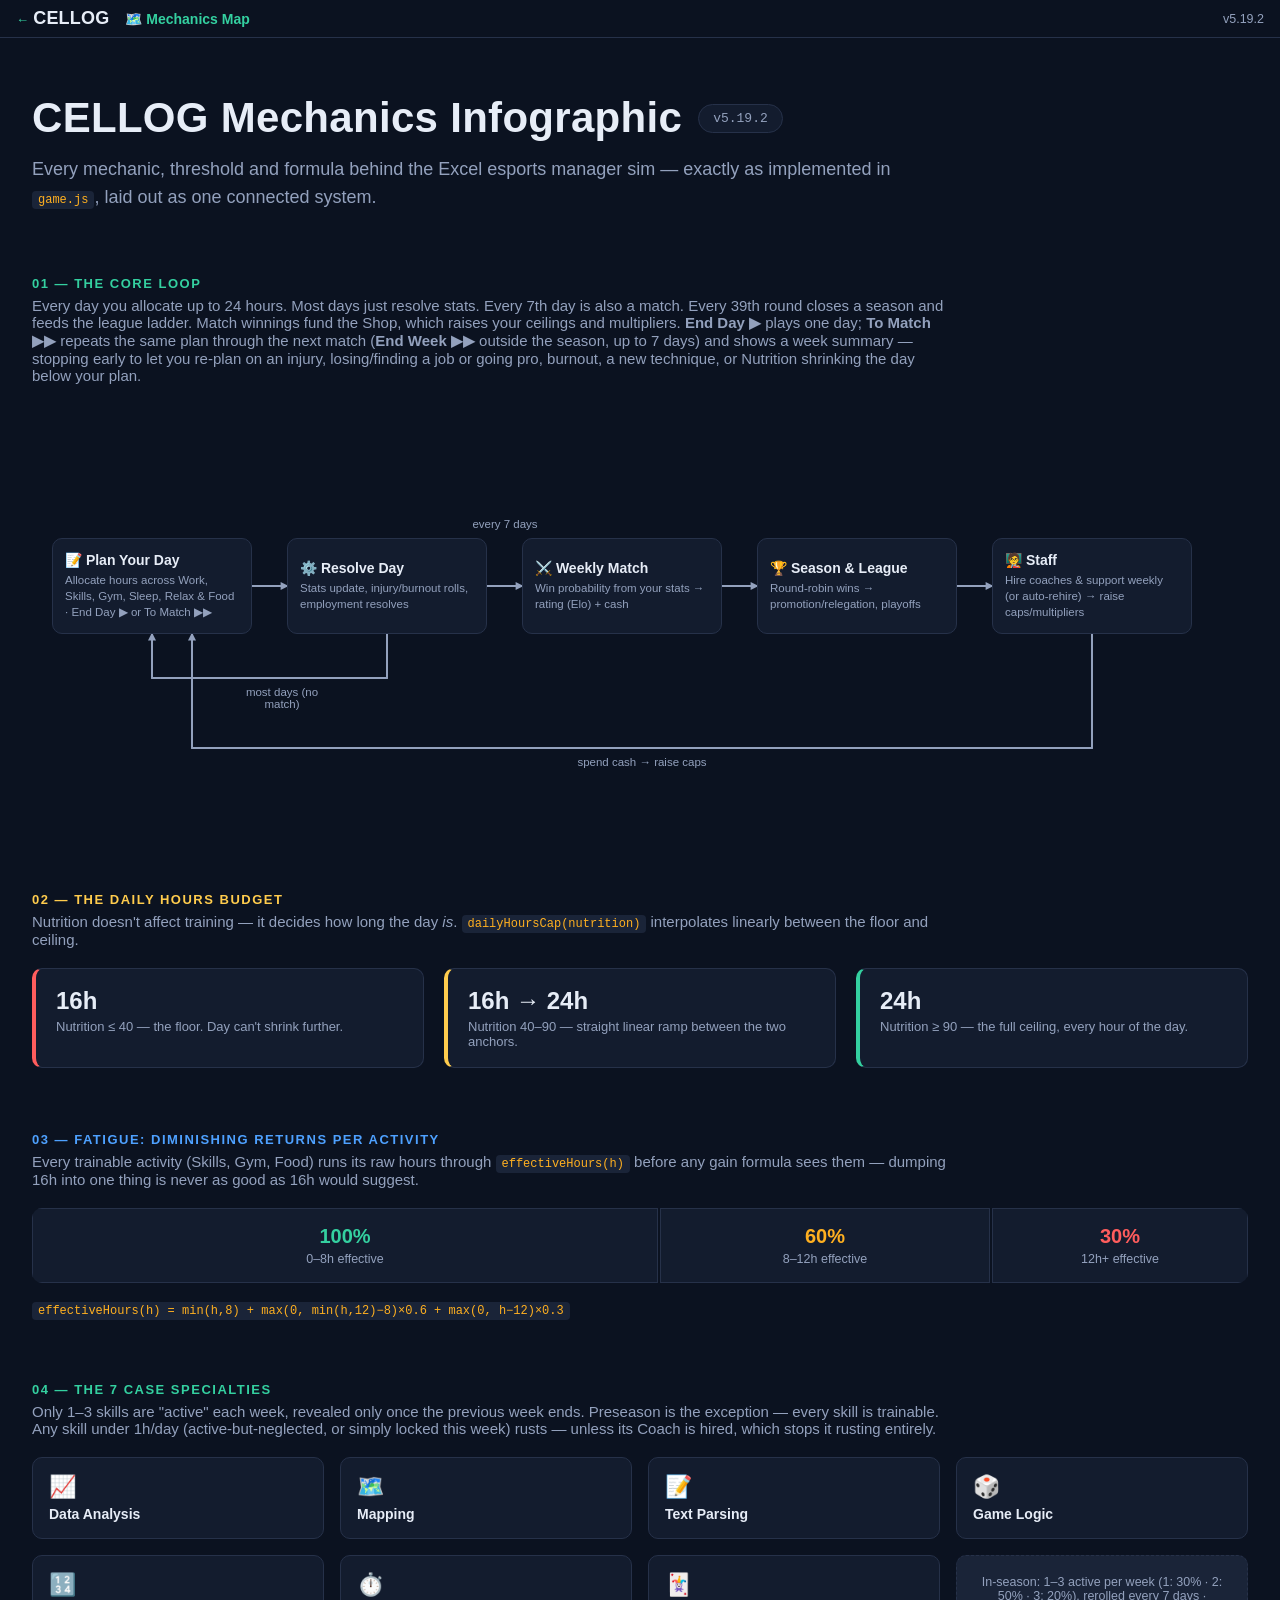
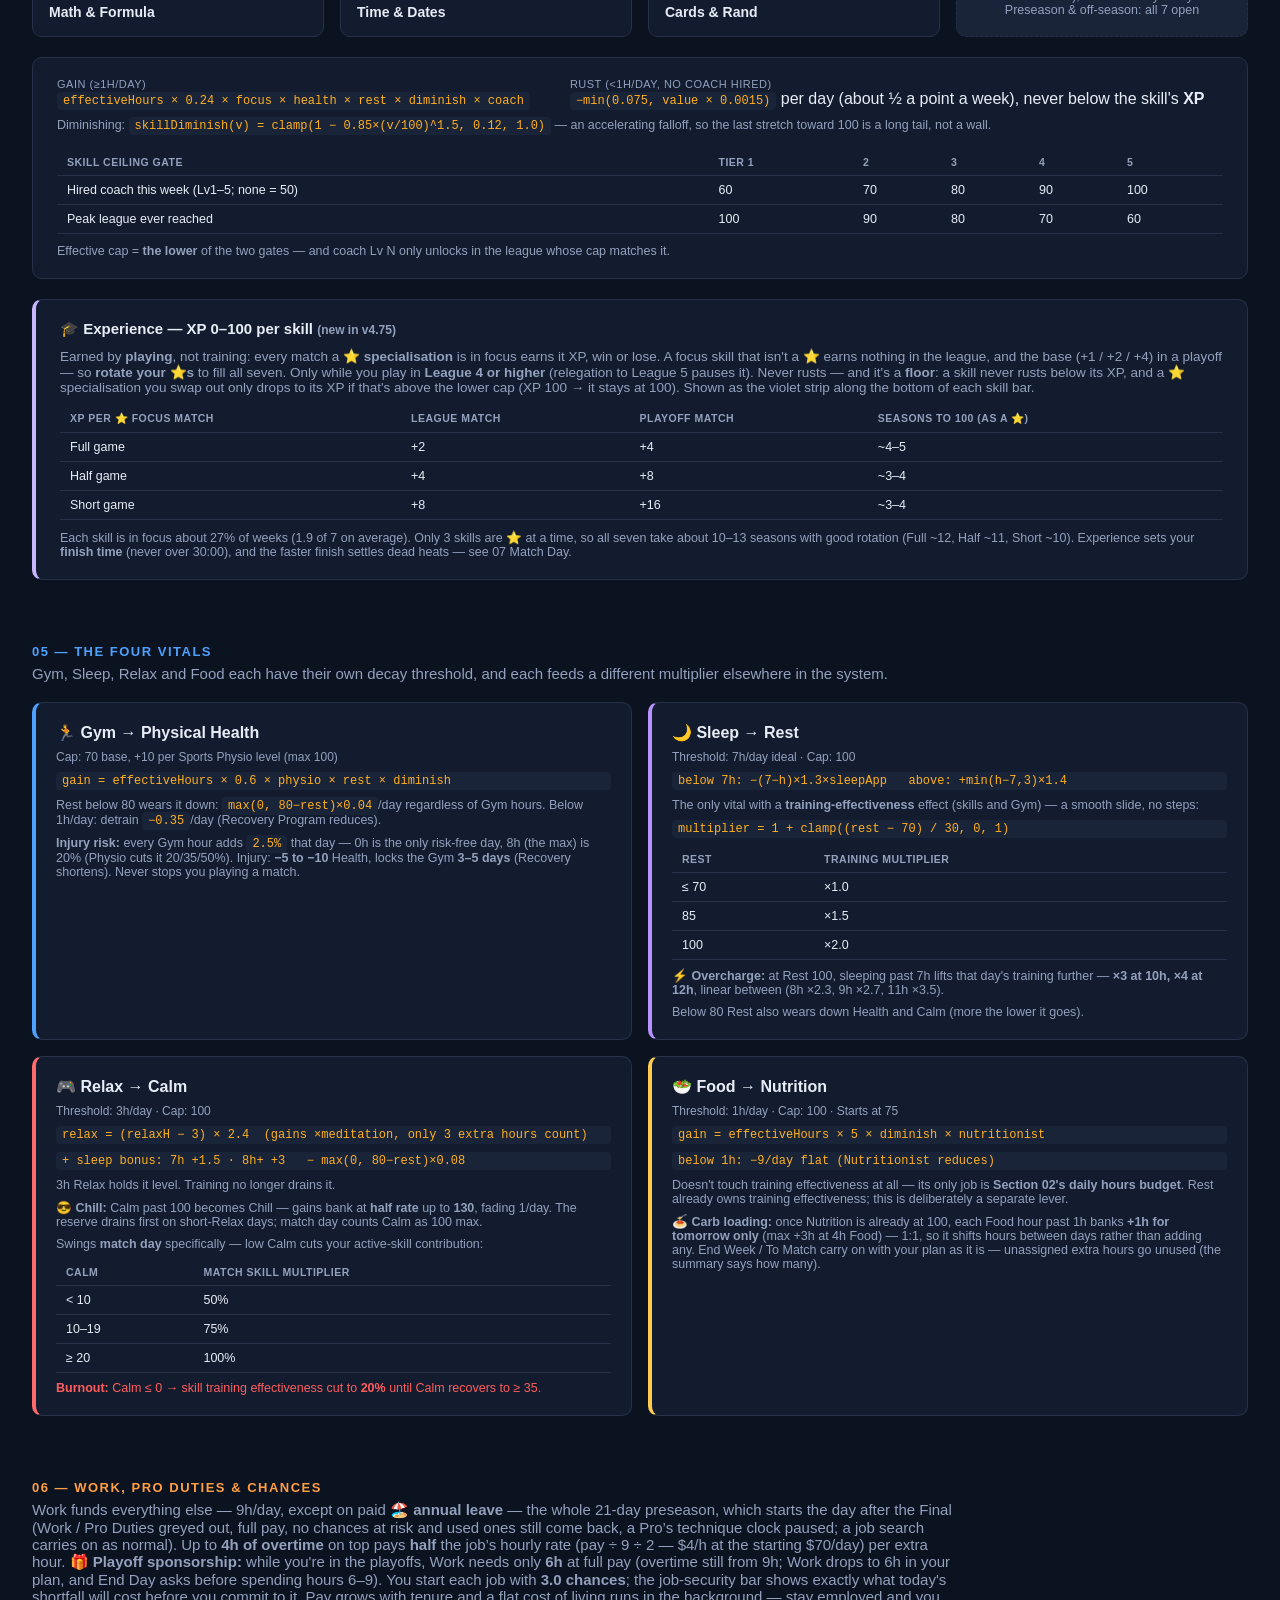
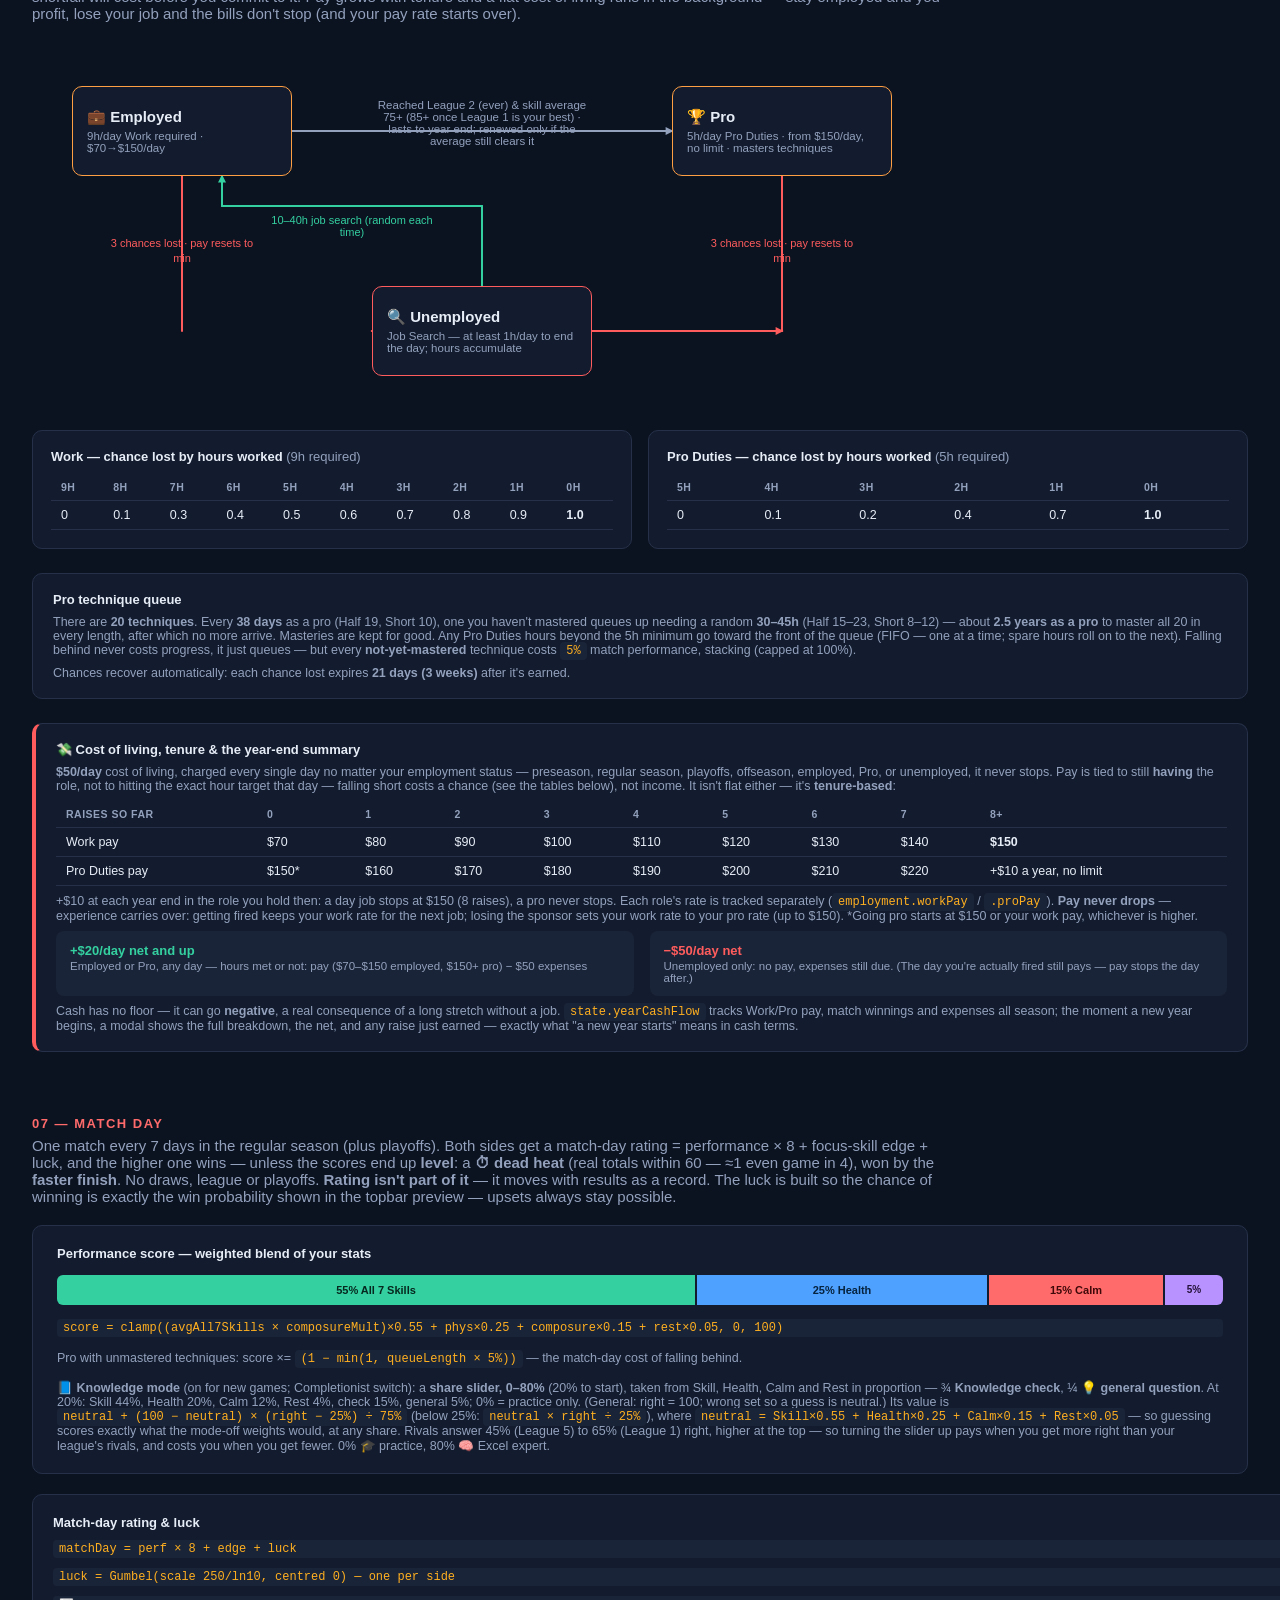
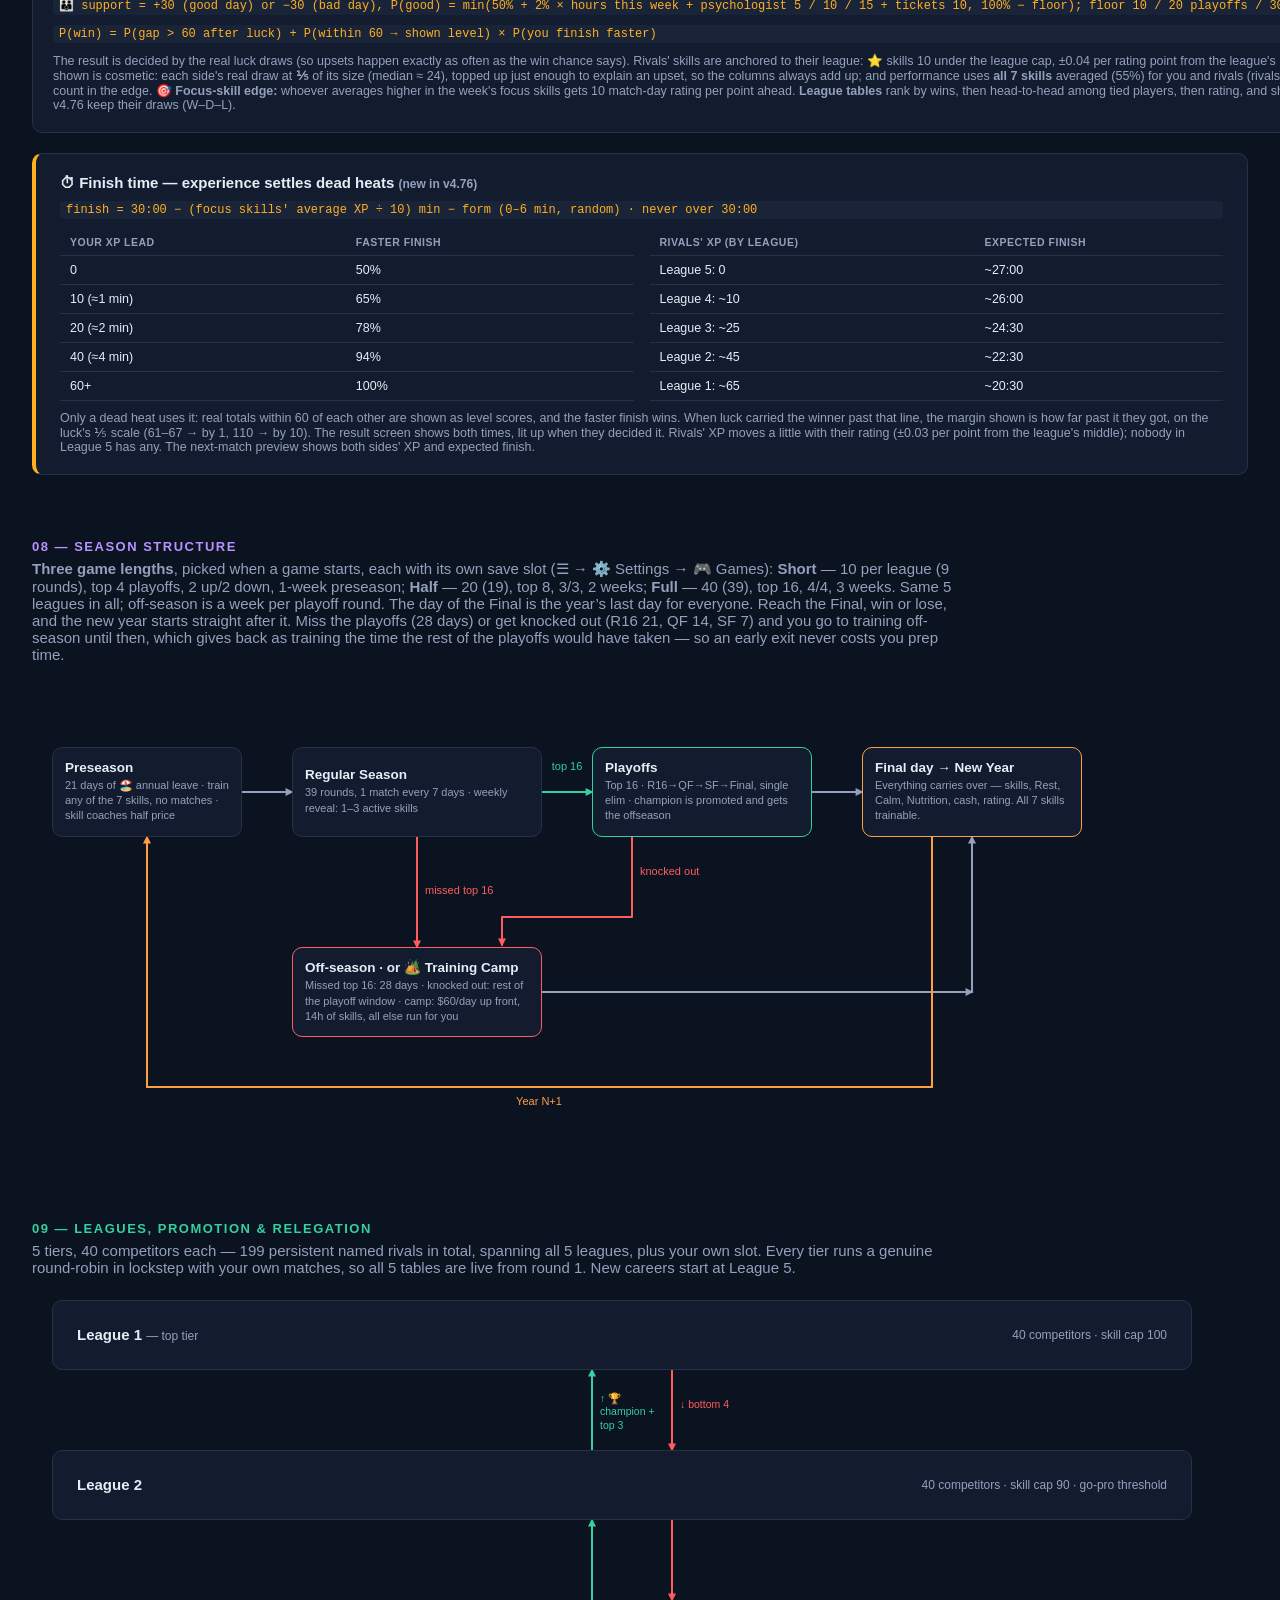
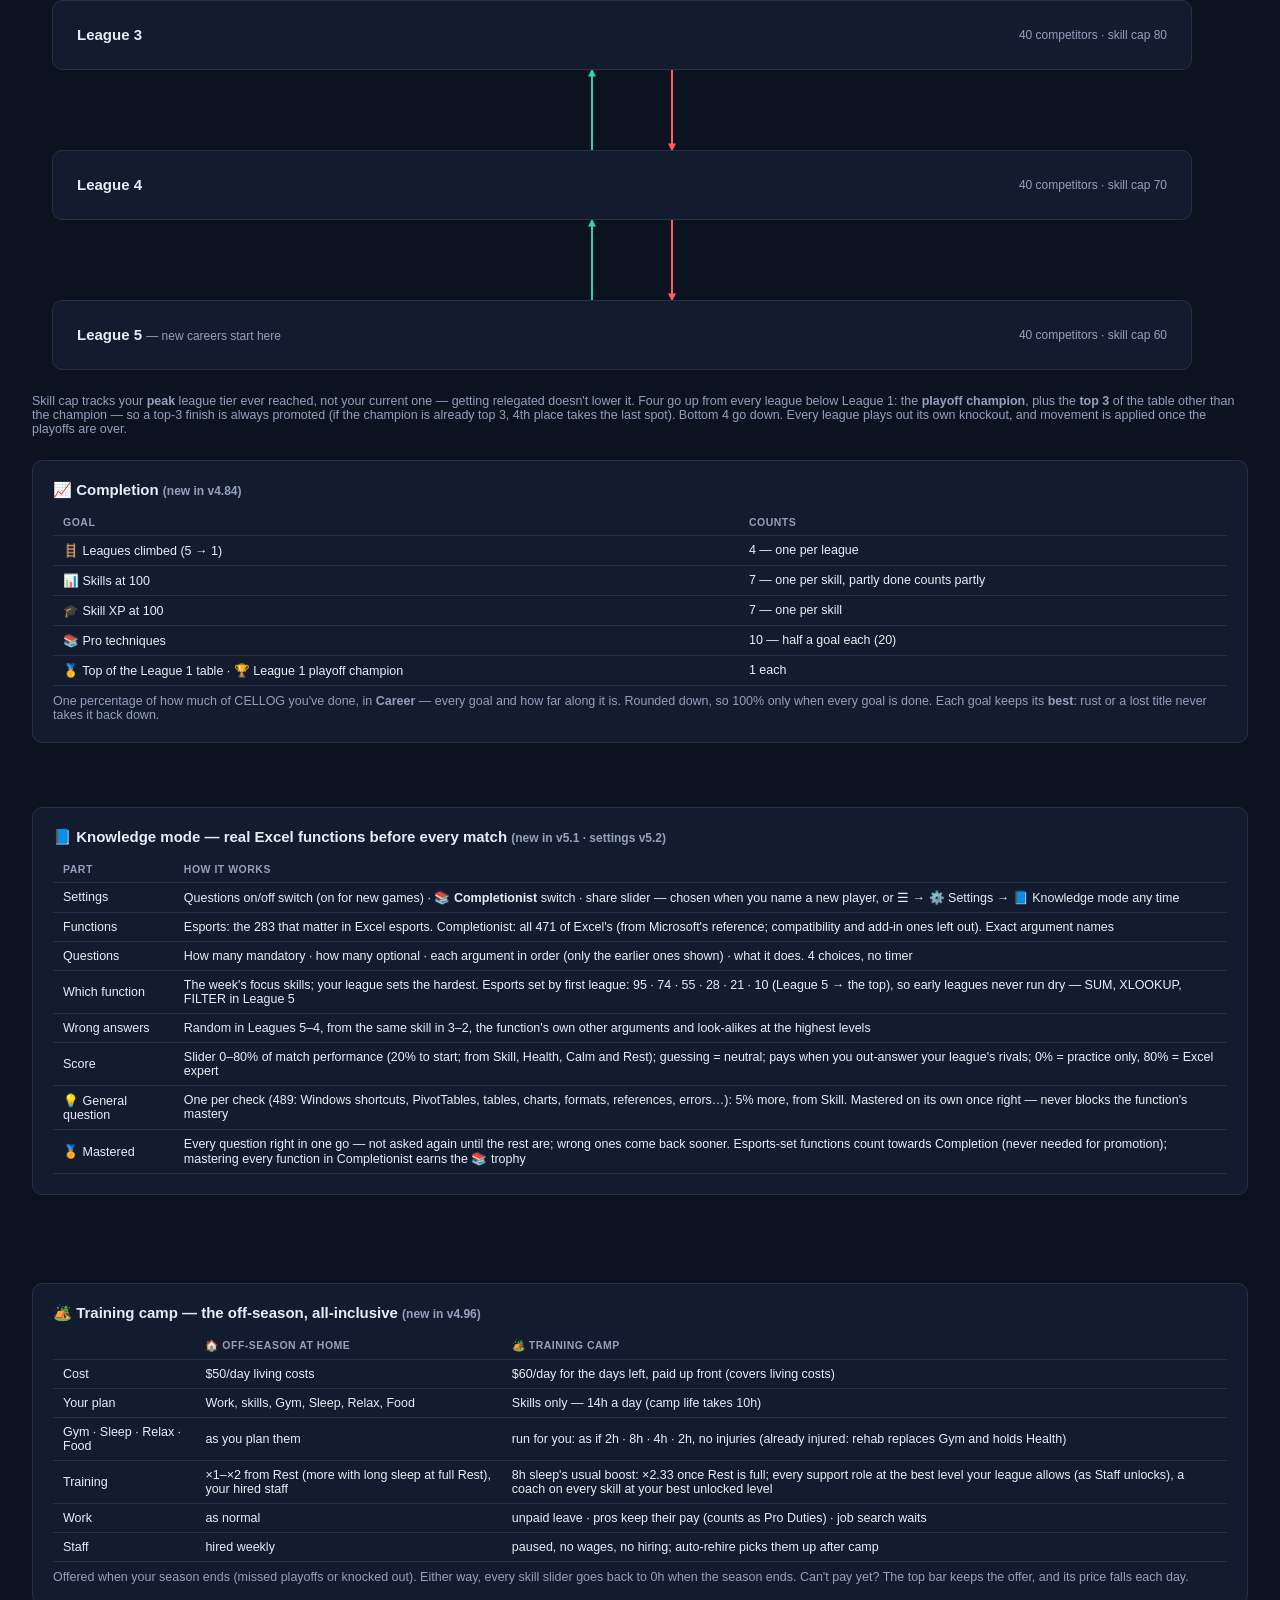
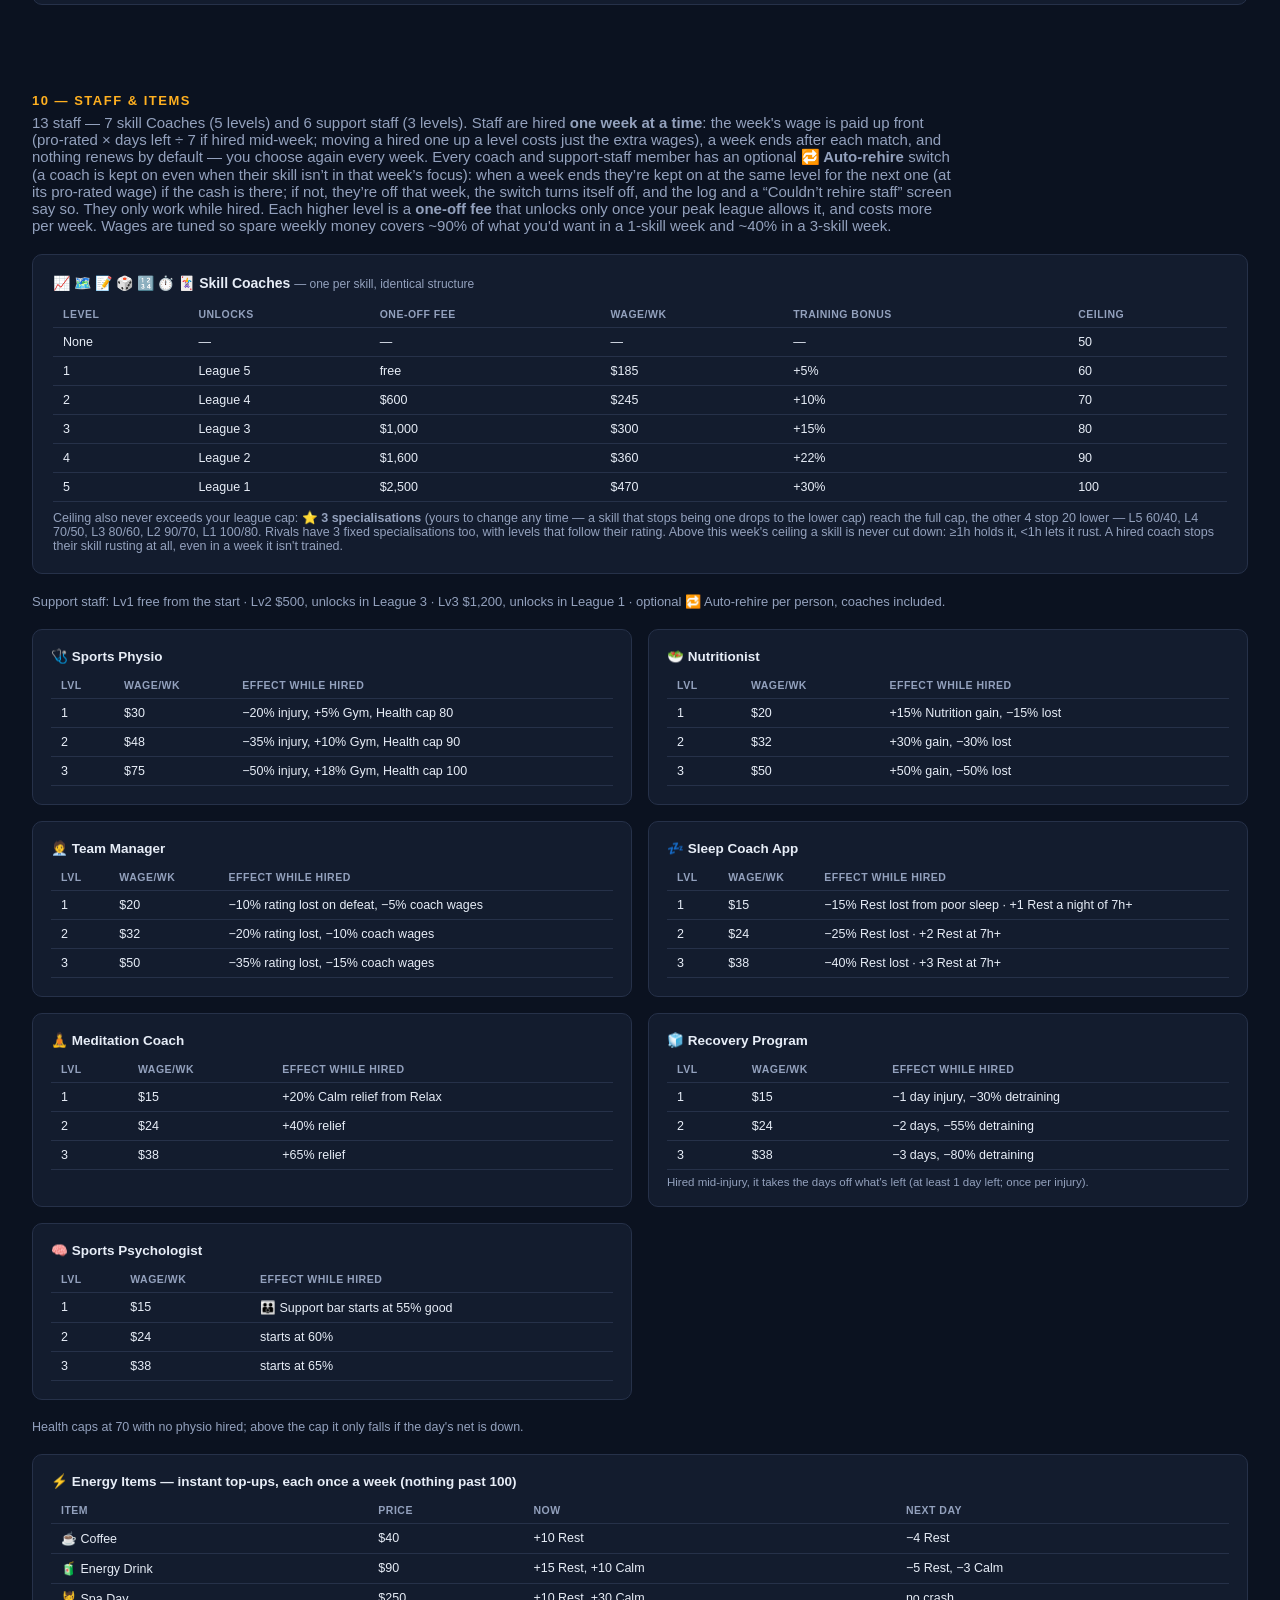
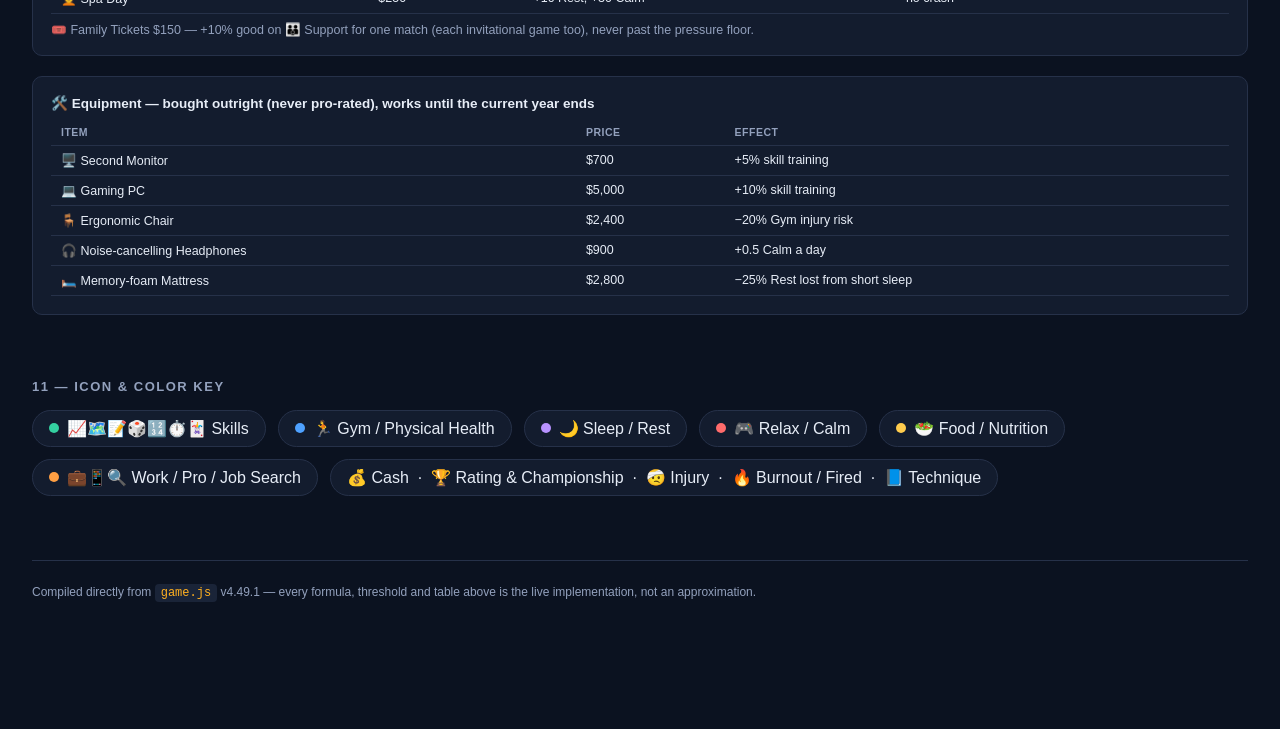
==== guide/infographic.html @ c5511ada "Head to Head: focus skill lines show course bonus; Luck adds draw and Support Co-Authored-By: Claude" ====
<!doctype html>
<html lang="en">
<head>
<meta charset="utf-8">
<meta name="viewport" content="width=device-width, initial-scale=1, viewport-fit=cover">
<title>CELLOG Mechanics Infographic</title>
<meta name="theme-color" content="#0b1220">
<link rel="icon" href="../icons/icon-192.png">
<link rel="apple-touch-icon" href="../icons/apple-touch-icon.png">
<style>
.cellog-back{position:sticky;top:0;z-index:50;display:flex;align-items:center;gap:10px;
  padding:calc(8px + env(safe-area-inset-top,0px)) 16px 8px;background:#0b1220;border-bottom:1px solid #263149;
  font:600 14px -apple-system,BlinkMacSystemFont,"Segoe UI",Roboto,sans-serif}
.cellog-back a{color:#34d0a0;text-decoration:none}
.cellog-back a.cellog-brand{color:#e7edf7;font-weight:800;font-size:18px;letter-spacing:.2px;margin-right:6px}
.cellog-back a.cellog-brand small{color:#34d0a0;font-size:13px;font-weight:600;margin-right:4px}
.cellog-back span{color:#93a1bd;font-weight:500;font-size:12.5px;margin-left:auto}
</style>

<style>
:root{
  --bg:#0b1220; --bg-elev:#131c2e; --bg-elev-2:#1a2438; --border:#263149;
  --text:#e7edf7; --text-dim:#93a1bd;
  --skill:#34d0a0; --phys:#4ea1ff; --nutrition:#ffcc4d; --rest:#b892ff; --composure:#ff6b6b; --work:#ff9f43;
  --accent:#34d0a0; --danger:#ff5d5d; --warn:#ffb020;
}
body{margin:0;background:var(--bg);color:var(--text);font-family:-apple-system,BlinkMacSystemFont,"SF Pro Text","Segoe UI",Roboto,sans-serif;}
table{border-collapse:collapse;width:100%;}
th,td{text-align:left;padding:7px 10px;border-bottom:1px solid var(--border);font-size:12.5px;}
th{color:var(--text-dim);font-weight:600;text-transform:uppercase;font-size:10.5px;letter-spacing:0.5px;}
code{font-family:ui-monospace,"SF Mono","Cascadia Code",Menlo,Consolas,monospace;background:var(--bg-elev-2);padding:2px 6px;border-radius:4px;font-size:12px;color:var(--warn);white-space:nowrap;}
a{color:var(--skill);}
</style>
<style>.ig-scroll{overflow-x:auto;-webkit-overflow-scrolling:touch}.ig-wrap{min-width:1180px}.cellog-back button{font:600 13px inherit;color:#e7edf7;background:#131c2e;border:1px solid #263149;border-radius:8px;padding:4px 10px}</style>
</head>
<body>
<nav class="cellog-back"><a class="cellog-brand" href="../index.html" title="Back to the game"><small>←</small>CELLOG</a><a href="map.html">🗺️ Mechanics Map</a><button type="button" id="igFit">Fit width</button><span>v5.19.2</span></nav><div class="ig-scroll"><div class="ig-wrap">

<div style="width:100%;max-width:1320px;margin:0 auto;padding:56px 32px 140px;display:flex;flex-direction:column;gap:64px;box-sizing:border-box;">

<!-- ============ HEADER ============ -->
<div style="display:flex;flex-direction:column;gap:14px;">
  <div style="display:flex;align-items:center;gap:16px;flex-wrap:wrap;">
    <div style="font-size:42px;font-weight:800;letter-spacing:0.3px;">CELLOG Mechanics Infographic</div>
    <div style="background:var(--bg-elev);border:1px solid var(--border);border-radius:999px;padding:6px 14px;font-size:13px;color:var(--text-dim);font-family:ui-monospace,monospace;">v5.19.2</div>
  </div>
  <div style="font-size:18px;color:var(--text-dim);max-width:920px;line-height:1.55;">Every mechanic, threshold and formula behind the Excel esports manager sim — exactly as implemented in <code>game.js</code>, laid out as one connected system.</div>
</div>

<!-- ============ 01 CORE LOOP ============ -->
<div style="display:flex;flex-direction:column;gap:24px;">
  <div>
    <div style="font-size:13px;font-weight:700;letter-spacing:1.5px;text-transform:uppercase;color:var(--skill);margin-bottom:6px;">01 — The Core Loop</div>
    <div style="font-size:15px;color:var(--text-dim);max-width:920px;">Every day you allocate up to 24 hours. Most days just resolve stats. Every 7th day is also a match. Every 39th round closes a season and feeds the league ladder. Match winnings fund the Shop, which raises your ceilings and multipliers. <b>End Day ▶</b> plays one day; <b>To Match ▶▶</b> repeats the same plan through the next match (<b>End Week ▶▶</b> outside the season, up to 7 days) and shows a week summary — stopping early to let you re-plan on an injury, losing/finding a job or going pro, burnout, a new technique, or Nutrition shrinking the day below your plan.</div>
  </div>
  <div style="overflow-x:auto;">
    <div style="position:relative;width:1180px;height:420px;">
      <!-- loop-back: Resolve Day -> Plan Day (most days) -->
      <svg width="8" height="44" viewBox="0 0 8 44" preserveAspectRatio="none" style="position:absolute;left:351px;top:226px;width:8px;height:44px;overflow:visible;fill:none;stroke:var(--text-dim);stroke-width:2;stroke-linecap:round;stroke-linejoin:round"><defs><marker id="dc-arrow-head-filled" orient="auto" markerWidth="5" markerHeight="5" refX="3.2" refY="2" overflow="visible"><path d="M0 0 L4 2 L0 4 Z" fill="var(--text-dim)" stroke="none" style="fill:context-stroke"/></marker></defs><path d="M 4 0 L 4 44"></path></svg>
      <svg width="235" height="8" viewBox="0 0 235 8" preserveAspectRatio="none" style="position:absolute;left:120px;top:266px;width:235px;height:8px;overflow:visible;fill:none;stroke:var(--text-dim);stroke-width:2;stroke-linecap:round;stroke-linejoin:round"><defs><marker id="dc-arrow-head-filled" orient="auto" markerWidth="5" markerHeight="5" refX="3.2" refY="2" overflow="visible"><path d="M0 0 L4 2 L0 4 Z" fill="var(--text-dim)" stroke="none" style="fill:context-stroke"/></marker></defs><path d="M 235 4 L 0 4"></path></svg>
      <svg width="8" height="44" viewBox="0 0 8 44" preserveAspectRatio="none" style="position:absolute;left:116px;top:226px;width:8px;height:44px;overflow:visible;fill:none;stroke:var(--text-dim);stroke-width:2;stroke-linecap:round;stroke-linejoin:round"><defs><marker id="dc-arrow-head-filled" orient="auto" markerWidth="5" markerHeight="5" refX="3.2" refY="2" overflow="visible"><path d="M0 0 L4 2 L0 4 Z" fill="var(--text-dim)" stroke="none" style="fill:context-stroke"/></marker></defs><path d="M 4 44 L 4 0" marker-end="url(#dc-arrow-head-filled)"></path></svg>
      <div style="position:absolute;left:195px;top:278px;width:110px;text-align:center;font-size:11.5px;color:var(--text-dim);">most days (no match)</div>

      <!-- long loop-back: Shop -> Plan Day (spend cash) -->
      <svg width="8" height="114" viewBox="0 0 8 114" preserveAspectRatio="none" style="position:absolute;left:1056px;top:226px;width:8px;height:114px;overflow:visible;fill:none;stroke:var(--text-dim);stroke-width:2;stroke-linecap:round;stroke-linejoin:round"><defs><marker id="dc-arrow-head-filled" orient="auto" markerWidth="5" markerHeight="5" refX="3.2" refY="2" overflow="visible"><path d="M0 0 L4 2 L0 4 Z" fill="var(--text-dim)" stroke="none" style="fill:context-stroke"/></marker></defs><path d="M 4 0 L 4 114"></path></svg>
      <svg width="900" height="8" viewBox="0 0 900 8" preserveAspectRatio="none" style="position:absolute;left:160px;top:336px;width:900px;height:8px;overflow:visible;fill:none;stroke:var(--text-dim);stroke-width:2;stroke-linecap:round;stroke-linejoin:round"><defs><marker id="dc-arrow-head-filled" orient="auto" markerWidth="5" markerHeight="5" refX="3.2" refY="2" overflow="visible"><path d="M0 0 L4 2 L0 4 Z" fill="var(--text-dim)" stroke="none" style="fill:context-stroke"/></marker></defs><path d="M 900 4 L 0 4"></path></svg>
      <svg width="8" height="114" viewBox="0 0 8 114" preserveAspectRatio="none" style="position:absolute;left:156px;top:226px;width:8px;height:114px;overflow:visible;fill:none;stroke:var(--text-dim);stroke-width:2;stroke-linecap:round;stroke-linejoin:round"><defs><marker id="dc-arrow-head-filled" orient="auto" markerWidth="5" markerHeight="5" refX="3.2" refY="2" overflow="visible"><path d="M0 0 L4 2 L0 4 Z" fill="var(--text-dim)" stroke="none" style="fill:context-stroke"/></marker></defs><path d="M 4 114 L 4 0" marker-end="url(#dc-arrow-head-filled)"></path></svg>
      <div style="position:absolute;left:500px;top:348px;width:220px;text-align:center;font-size:11.5px;color:var(--text-dim);">spend cash → raise caps</div>

      <!-- straight connectors A-B-C-D-E -->
      <svg width="35" height="8" viewBox="0 0 35 8" preserveAspectRatio="none" style="position:absolute;left:220px;top:174px;width:35px;height:8px;overflow:visible;fill:none;stroke:var(--text-dim);stroke-width:2;stroke-linecap:round;stroke-linejoin:round"><defs><marker id="dc-arrow-head-filled" orient="auto" markerWidth="5" markerHeight="5" refX="3.2" refY="2" overflow="visible"><path d="M0 0 L4 2 L0 4 Z" fill="var(--text-dim)" stroke="none" style="fill:context-stroke"/></marker></defs><path d="M 0 4 L 35 4" marker-end="url(#dc-arrow-head-filled)"></path></svg>
      <svg width="35" height="8" viewBox="0 0 35 8" preserveAspectRatio="none" style="position:absolute;left:455px;top:174px;width:35px;height:8px;overflow:visible;fill:none;stroke:var(--text-dim);stroke-width:2;stroke-linecap:round;stroke-linejoin:round"><defs><marker id="dc-arrow-head-filled" orient="auto" markerWidth="5" markerHeight="5" refX="3.2" refY="2" overflow="visible"><path d="M0 0 L4 2 L0 4 Z" fill="var(--text-dim)" stroke="none" style="fill:context-stroke"/></marker></defs><path d="M 0 4 L 35 4" marker-end="url(#dc-arrow-head-filled)"></path></svg>
      <div style="position:absolute;left:418px;top:110px;width:110px;text-align:center;font-size:11.5px;color:var(--text-dim);">every 7 days</div>
      <svg width="35" height="8" viewBox="0 0 35 8" preserveAspectRatio="none" style="position:absolute;left:690px;top:174px;width:35px;height:8px;overflow:visible;fill:none;stroke:var(--text-dim);stroke-width:2;stroke-linecap:round;stroke-linejoin:round"><defs><marker id="dc-arrow-head-filled" orient="auto" markerWidth="5" markerHeight="5" refX="3.2" refY="2" overflow="visible"><path d="M0 0 L4 2 L0 4 Z" fill="var(--text-dim)" stroke="none" style="fill:context-stroke"/></marker></defs><path d="M 0 4 L 35 4" marker-end="url(#dc-arrow-head-filled)"></path></svg>
      <svg width="35" height="8" viewBox="0 0 35 8" preserveAspectRatio="none" style="position:absolute;left:925px;top:174px;width:35px;height:8px;overflow:visible;fill:none;stroke:var(--text-dim);stroke-width:2;stroke-linecap:round;stroke-linejoin:round"><defs><marker id="dc-arrow-head-filled" orient="auto" markerWidth="5" markerHeight="5" refX="3.2" refY="2" overflow="visible"><path d="M0 0 L4 2 L0 4 Z" fill="var(--text-dim)" stroke="none" style="fill:context-stroke"/></marker></defs><path d="M 0 4 L 35 4" marker-end="url(#dc-arrow-head-filled)"></path></svg>

      <!-- cards -->
      <div style="position:absolute;left:20px;top:130px;width:200px;height:96px;box-sizing:border-box;background:var(--bg-elev);border:1px solid var(--border);border-radius:10px;padding:12px;display:flex;flex-direction:column;gap:4px;justify-content:center;"><span style="font-size:14px;font-weight:700;">📝 Plan Your Day</span><span style="font-size:11.5px;color:var(--text-dim);line-height:1.4;">Allocate hours across Work, Skills, Gym, Sleep, Relax &amp; Food · End Day ▶ or To Match ▶▶</span></div>
      <div style="position:absolute;left:255px;top:130px;width:200px;height:96px;box-sizing:border-box;background:var(--bg-elev);border:1px solid var(--border);border-radius:10px;padding:12px;display:flex;flex-direction:column;gap:4px;justify-content:center;"><span style="font-size:14px;font-weight:700;">⚙️ Resolve Day</span><span style="font-size:11.5px;color:var(--text-dim);line-height:1.4;">Stats update, injury/burnout rolls, employment resolves</span></div>
      <div style="position:absolute;left:490px;top:130px;width:200px;height:96px;box-sizing:border-box;background:var(--bg-elev);border:1px solid var(--border);border-radius:10px;padding:12px;display:flex;flex-direction:column;gap:4px;justify-content:center;"><span style="font-size:14px;font-weight:700;">⚔️ Weekly Match</span><span style="font-size:11.5px;color:var(--text-dim);line-height:1.4;">Win probability from your stats → rating (Elo) + cash</span></div>
      <div style="position:absolute;left:725px;top:130px;width:200px;height:96px;box-sizing:border-box;background:var(--bg-elev);border:1px solid var(--border);border-radius:10px;padding:12px;display:flex;flex-direction:column;gap:4px;justify-content:center;"><span style="font-size:14px;font-weight:700;">🏆 Season &amp; League</span><span style="font-size:11.5px;color:var(--text-dim);line-height:1.4;">Round-robin wins → promotion/relegation, playoffs</span></div>
      <div style="position:absolute;left:960px;top:130px;width:200px;height:96px;box-sizing:border-box;background:var(--bg-elev);border:1px solid var(--border);border-radius:10px;padding:12px;display:flex;flex-direction:column;gap:4px;justify-content:center;"><span style="font-size:14px;font-weight:700;">🧑‍🏫 Staff</span><span style="font-size:11.5px;color:var(--text-dim);line-height:1.4;">Hire coaches &amp; support weekly (or auto-rehire) → raise caps/multipliers</span></div>
    </div>
  </div>
</div>

<!-- ============ 02 DAILY HOURS BUDGET ============ -->
<div style="display:flex;flex-direction:column;gap:20px;">
  <div>
    <div style="font-size:13px;font-weight:700;letter-spacing:1.5px;text-transform:uppercase;color:var(--nutrition);margin-bottom:6px;">02 — The Daily Hours Budget</div>
    <div style="font-size:15px;color:var(--text-dim);max-width:920px;">Nutrition doesn't affect training — it decides how long the day <i>is</i>. <code>dailyHoursCap(nutrition)</code> interpolates linearly between the floor and ceiling.</div>
  </div>
  <div style="display:flex;gap:20px;flex-wrap:wrap;">
    <div style="flex:1;min-width:220px;background:var(--bg-elev);border:1px solid var(--border);border-left:4px solid var(--danger);border-radius:10px;padding:18px 20px;">
      <div style="font-size:24px;font-weight:800;">16h</div>
      <div style="font-size:13px;color:var(--text-dim);margin-top:4px;">Nutrition ≤ 40 — the floor. Day can't shrink further.</div>
    </div>
    <div style="flex:1;min-width:220px;background:var(--bg-elev);border:1px solid var(--border);border-left:4px solid var(--nutrition);border-radius:10px;padding:18px 20px;">
      <div style="font-size:24px;font-weight:800;">16h → 24h</div>
      <div style="font-size:13px;color:var(--text-dim);margin-top:4px;">Nutrition 40–90 — straight linear ramp between the two anchors.</div>
    </div>
    <div style="flex:1;min-width:220px;background:var(--bg-elev);border:1px solid var(--border);border-left:4px solid var(--skill);border-radius:10px;padding:18px 20px;">
      <div style="font-size:24px;font-weight:800;">24h</div>
      <div style="font-size:13px;color:var(--text-dim);margin-top:4px;">Nutrition ≥ 90 — the full ceiling, every hour of the day.</div>
    </div>
  </div>
</div>

<!-- ============ 03 FATIGUE / DIMINISHING RETURNS ============ -->
<div style="display:flex;flex-direction:column;gap:20px;">
  <div>
    <div style="font-size:13px;font-weight:700;letter-spacing:1.5px;text-transform:uppercase;color:var(--phys);margin-bottom:6px;">03 — Fatigue: Diminishing Returns Per Activity</div>
    <div style="font-size:15px;color:var(--text-dim);max-width:920px;">Every trainable activity (Skills, Gym, Food) runs its raw hours through <code>effectiveHours(h)</code> before any gain formula sees them — dumping 16h into one thing is never as good as 16h would suggest.</div>
  </div>
  <div style="display:flex;gap:2px;border-radius:10px;overflow:hidden;">
    <div style="flex:8;background:var(--bg-elev);border:1px solid var(--border);padding:16px;text-align:center;"><div style="font-size:20px;font-weight:800;color:var(--skill);">100%</div><div style="font-size:12.5px;color:var(--text-dim);margin-top:4px;">0–8h effective</div></div>
    <div style="flex:4;background:var(--bg-elev);border:1px solid var(--border);padding:16px;text-align:center;"><div style="font-size:20px;font-weight:800;color:var(--warn);">60%</div><div style="font-size:12.5px;color:var(--text-dim);margin-top:4px;">8–12h effective</div></div>
    <div style="flex:3;background:var(--bg-elev);border:1px solid var(--border);padding:16px;text-align:center;"><div style="font-size:20px;font-weight:800;color:var(--danger);">30%</div><div style="font-size:12.5px;color:var(--text-dim);margin-top:4px;">12h+ effective</div></div>
  </div>
  <div style="font-size:12.5px;color:var(--text-dim);"><code>effectiveHours(h) = min(h,8) + max(0, min(h,12)−8)×0.6 + max(0, h−12)×0.3</code></div>
</div>

<!-- ============ 04 THE 7 SKILLS ============ -->
<div style="display:flex;flex-direction:column;gap:20px;">
  <div>
    <div style="font-size:13px;font-weight:700;letter-spacing:1.5px;text-transform:uppercase;color:var(--skill);margin-bottom:6px;">04 — The 7 Case Specialties</div>
    <div style="font-size:15px;color:var(--text-dim);max-width:920px;">Only 1–3 skills are "active" each week, revealed only once the previous week ends. Preseason is the exception — every skill is trainable. Any skill under 1h/day (active-but-neglected, or simply locked this week) rusts — unless its Coach is hired, which stops it rusting entirely.</div>
  </div>
  <div style="display:grid;grid-template-columns:repeat(4,1fr);gap:16px;">
    <div style="background:var(--bg-elev);border:1px solid var(--border);border-radius:10px;padding:16px;"><div style="font-size:22px;">📈</div><div style="font-size:14px;font-weight:700;margin-top:6px;">Data Analysis</div></div>
    <div style="background:var(--bg-elev);border:1px solid var(--border);border-radius:10px;padding:16px;"><div style="font-size:22px;">🗺️</div><div style="font-size:14px;font-weight:700;margin-top:6px;">Mapping</div></div>
    <div style="background:var(--bg-elev);border:1px solid var(--border);border-radius:10px;padding:16px;"><div style="font-size:22px;">📝</div><div style="font-size:14px;font-weight:700;margin-top:6px;">Text Parsing</div></div>
    <div style="background:var(--bg-elev);border:1px solid var(--border);border-radius:10px;padding:16px;"><div style="font-size:22px;">🎲</div><div style="font-size:14px;font-weight:700;margin-top:6px;">Game Logic</div></div>
    <div style="background:var(--bg-elev);border:1px solid var(--border);border-radius:10px;padding:16px;"><div style="font-size:22px;">🔢</div><div style="font-size:14px;font-weight:700;margin-top:6px;">Math &amp; Formula</div></div>
    <div style="background:var(--bg-elev);border:1px solid var(--border);border-radius:10px;padding:16px;"><div style="font-size:22px;">⏱️</div><div style="font-size:14px;font-weight:700;margin-top:6px;">Time &amp; Dates</div></div>
    <div style="background:var(--bg-elev);border:1px solid var(--border);border-radius:10px;padding:16px;"><div style="font-size:22px;">🃏</div><div style="font-size:14px;font-weight:700;margin-top:6px;">Cards &amp; Rand</div></div>
    <div style="background:var(--bg-elev-2);border:1px dashed var(--border);border-radius:10px;padding:16px;display:flex;align-items:center;justify-content:center;text-align:center;font-size:12.5px;color:var(--text-dim);">In-season: 1–3 active per week (1: 30% · 2: 50% · 3: 20%), rerolled every 7 days · Preseason &amp; off-season: all 7 open</div>
  </div>
  <div style="background:var(--bg-elev);border:1px solid var(--border);border-radius:10px;padding:20px 24px;display:flex;flex-direction:column;gap:10px;">
    <div style="display:flex;gap:40px;flex-wrap:wrap;">
      <div><div style="font-size:11px;color:var(--text-dim);text-transform:uppercase;letter-spacing:0.5px;">Gain (≥1h/day)</div><code>effectiveHours × 0.24 × focus × health × rest × diminish × coach</code></div>
      <div><div style="font-size:11px;color:var(--text-dim);text-transform:uppercase;letter-spacing:0.5px;">Rust (&lt;1h/day, no coach hired)</div><code>−min(0.075, value × 0.0015)</code> per day (about ½ a point a week), never below the skill's <b>XP</b></div>
    </div>
    <div style="font-size:12.5px;color:var(--text-dim);">Diminishing: <code>skillDiminish(v) = clamp(1 − 0.85×(v/100)^1.5, 0.12, 1.0)</code> — an accelerating falloff, so the last stretch toward 100 is a long tail, not a wall.</div>
    <table style="margin-top:6px;">
      <tr><th>Skill ceiling gate</th><th>Tier 1</th><th>2</th><th>3</th><th>4</th><th>5</th></tr>
      <tr><td>Hired coach this week (Lv1–5; none = 50)</td><td>60</td><td>70</td><td>80</td><td>90</td><td>100</td></tr>
      <tr><td>Peak league ever reached</td><td>100</td><td>90</td><td>80</td><td>70</td><td>60</td></tr>
    </table>
    <div style="font-size:12.5px;color:var(--text-dim);">Effective cap = <b>the lower</b> of the two gates — and coach Lv N only unlocks in the league whose cap matches it.</div>
  </div>
  <div style="background:var(--bg-elev);border:1px solid var(--border);border-left:4px solid #c9b6ff;border-radius:10px;padding:20px 24px;display:flex;flex-direction:column;gap:10px;">
    <div style="font-size:15px;font-weight:700;">🎓 Experience — XP 0–100 per skill <span style="font-size:12px;font-weight:600;color:var(--text-dim);">(new in v4.75)</span></div>
    <div style="font-size:13.5px;color:var(--text-dim);">Earned by <b>playing</b>, not training: every match a <b>⭐ specialisation</b> is in focus earns it XP, win or lose. A focus skill that isn't a ⭐ earns nothing in the league, and the base (+1 / +2 / +4) in a playoff — so <b>rotate your ⭐s</b> to fill all seven. Only while you play in <b>League 4 or higher</b> (relegation to League 5 pauses it). Never rusts — and it's a <b>floor</b>: a skill never rusts below its XP, and a ⭐ specialisation you swap out only drops to its XP if that's above the lower cap (XP 100 → it stays at 100). Shown as the violet strip along the bottom of each skill bar.</div>
    <table>
      <tr><th>XP per ⭐ focus match</th><th>League match</th><th>Playoff match</th><th>Seasons to 100 (as a ⭐)</th></tr>
      <tr><td>Full game</td><td>+2</td><td>+4</td><td>~4–5</td></tr>
      <tr><td>Half game</td><td>+4</td><td>+8</td><td>~3–4</td></tr>
      <tr><td>Short game</td><td>+8</td><td>+16</td><td>~3–4</td></tr>
    </table>
    <div style="font-size:12.5px;color:var(--text-dim);">Each skill is in focus about 27% of weeks (1.9 of 7 on average). Only 3 skills are ⭐ at a time, so all seven take about 10–13 seasons with good rotation (Full ~12, Half ~11, Short ~10). Experience sets your <b>finish time</b> (never over 30:00), and the faster finish settles dead heats — see 07 Match Day.</div>
  </div>
</div>

<!-- ============ 05 THE FOUR VITALS ============ -->
<div style="display:flex;flex-direction:column;gap:20px;">
  <div>
    <div style="font-size:13px;font-weight:700;letter-spacing:1.5px;text-transform:uppercase;color:var(--phys);margin-bottom:6px;">05 — The Four Vitals</div>
    <div style="font-size:15px;color:var(--text-dim);max-width:920px;">Gym, Sleep, Relax and Food each have their own decay threshold, and each feeds a different multiplier elsewhere in the system.</div>
  </div>
  <div style="display:grid;grid-template-columns:1fr 1fr;gap:16px;">

    <div style="background:var(--bg-elev);border:1px solid var(--border);border-left:4px solid var(--phys);border-radius:10px;padding:20px;display:flex;flex-direction:column;gap:8px;">
      <div style="font-size:16px;font-weight:700;">🏃 Gym → Physical Health</div>
      <div style="font-size:12px;color:var(--text-dim);">Cap: 70 base, +10 per Sports Physio level (max 100)</div>
      <code>gain = effectiveHours × 0.6 × physio × rest × diminish</code>
      <div style="font-size:12.5px;color:var(--text-dim);">Rest below 80 wears it down: <code>max(0, 80−rest)×0.04</code>/day regardless of Gym hours. Below 1h/day: detrain <code>−0.35</code>/day (Recovery Program reduces).</div>
      <div style="font-size:12.5px;color:var(--text-dim);"><b>Injury risk:</b> every Gym hour adds <code>2.5%</code> that day — 0h is the only risk-free day, 8h (the max) is 20% (Physio cuts it 20/35/50%). Injury: <b>−5 to −10</b> Health, locks the Gym <b>3–5 days</b> (Recovery shortens). Never stops you playing a match.</div>
    </div>

    <div style="background:var(--bg-elev);border:1px solid var(--border);border-left:4px solid var(--rest);border-radius:10px;padding:20px;display:flex;flex-direction:column;gap:8px;">
      <div style="font-size:16px;font-weight:700;">🌙 Sleep → Rest</div>
      <div style="font-size:12px;color:var(--text-dim);">Threshold: 7h/day ideal · Cap: 100</div>
      <code>below 7h: −(7−h)×1.3×sleepApp &nbsp; above: +min(h−7,3)×1.4</code>
      <div style="font-size:12.5px;color:var(--text-dim);">The only vital with a <b>training-effectiveness</b> effect (skills and Gym) — a smooth slide, no steps:</div>
      <code>multiplier = 1 + clamp((rest − 70) / 30, 0, 1)</code>
      <table>
        <tr><th>Rest</th><th>Training multiplier</th></tr>
        <tr><td>≤ 70</td><td>×1.0</td></tr>
        <tr><td>85</td><td>×1.5</td></tr>
        <tr><td>100</td><td>×2.0</td></tr>
      </table>
      <div style="font-size:12.5px;color:var(--text-dim);"><b>⚡ Overcharge:</b> at Rest 100, sleeping past 7h lifts that day's training further — <b>×3 at 10h, ×4 at 12h</b>, linear between (8h ×2.3, 9h ×2.7, 11h ×3.5).</div>
      <div style="font-size:12.5px;color:var(--text-dim);">Below 80 Rest also wears down Health and Calm (more the lower it goes).</div>
    </div>

    <div style="background:var(--bg-elev);border:1px solid var(--border);border-left:4px solid var(--composure);border-radius:10px;padding:20px;display:flex;flex-direction:column;gap:8px;">
      <div style="font-size:16px;font-weight:700;">🎮 Relax → Calm</div>
      <div style="font-size:12px;color:var(--text-dim);">Threshold: 3h/day · Cap: 100</div>
      <code>relax = (relaxH − 3) × 2.4 &nbsp;(gains ×meditation, only 3 extra hours count)</code>
      <code>+ sleep bonus: 7h +1.5 · 8h+ +3 &nbsp; − max(0, 80−rest)×0.08</code>
      <div style="font-size:12.5px;color:var(--text-dim);">3h Relax holds it level. Training no longer drains it.</div>
      <div style="font-size:12.5px;color:var(--text-dim);"><b>😎 Chill:</b> Calm past 100 becomes Chill — gains bank at <b>half rate</b> up to <b>130</b>, fading 1/day. The reserve drains first on short-Relax days; match day counts Calm as 100 max.</div>
      <div style="font-size:12.5px;color:var(--text-dim);">Swings <b>match day</b> specifically — low Calm cuts your active-skill contribution:</div>
      <table>
        <tr><th>Calm</th><th>Match skill multiplier</th></tr>
        <tr><td>&lt; 10</td><td>50%</td></tr>
        <tr><td>10–19</td><td>75%</td></tr>
        <tr><td>≥ 20</td><td>100%</td></tr>
      </table>
      <div style="font-size:12.5px;color:var(--danger);"><b>Burnout:</b> Calm ≤ 0 → skill training effectiveness cut to <b>20%</b> until Calm recovers to ≥ 35.</div>
    </div>

    <div style="background:var(--bg-elev);border:1px solid var(--border);border-left:4px solid var(--nutrition);border-radius:10px;padding:20px;display:flex;flex-direction:column;gap:8px;">
      <div style="font-size:16px;font-weight:700;">🥗 Food → Nutrition</div>
      <div style="font-size:12px;color:var(--text-dim);">Threshold: 1h/day · Cap: 100 · Starts at 75</div>
      <code>gain = effectiveHours × 5 × diminish × nutritionist</code>
      <code>below 1h: −9/day flat (Nutritionist reduces)</code>
      <div style="font-size:12.5px;color:var(--text-dim);">Doesn't touch training effectiveness at all — its only job is <b>Section 02's daily hours budget</b>. Rest already owns training effectiveness; this is deliberately a separate lever.</div>
      <div style="font-size:12.5px;color:var(--text-dim);"><b>🍝 Carb loading:</b> once Nutrition is already at 100, each Food hour past 1h banks <b>+1h for tomorrow only</b> (max +3h at 4h Food) — 1:1, so it shifts hours between days rather than adding any. End Week / To Match carry on with your plan as it is — unassigned extra hours go unused (the summary says how many).</div>
    </div>

  </div>
</div>

<!-- ============ 06 WORK, PRO & CHANCES ============ -->
<div style="display:flex;flex-direction:column;gap:24px;">
  <div>
    <div style="font-size:13px;font-weight:700;letter-spacing:1.5px;text-transform:uppercase;color:var(--work);margin-bottom:6px;">06 — Work, Pro Duties &amp; Chances</div>
    <div style="font-size:15px;color:var(--text-dim);max-width:920px;">Work funds everything else — 9h/day, except on paid <b>🏖️ annual leave</b> — the whole 21-day preseason, which starts the day after the Final (Work / Pro Duties greyed out, full pay, no chances at risk and used ones still come back, a Pro’s technique clock paused; a job search carries on as normal). Up to <b>4h of overtime</b> on top pays <b>half</b> the job’s hourly rate (pay ÷ 9 ÷ 2 — $4/h at the starting $70/day) per extra hour. <b>🎁 Playoff sponsorship:</b> while you're in the playoffs, Work needs only <b>6h</b> at full pay (overtime still from 9h; Work drops to 6h in your plan, and End Day asks before spending hours 6–9). You start each job with <b>3.0 chances</b>; the job-security bar shows exactly what today's shortfall will cost before you commit to it. Pay grows with tenure and a flat cost of living runs in the background — stay employed and you profit, lose your job and the bills don't stop (and your pay rate starts over).</div>
  </div>

  <div style="overflow-x:auto;">
    <div style="position:relative;width:900px;height:360px;">
      <!-- Employed -> Pro -->
      <svg width="380" height="8" viewBox="0 0 380 8" preserveAspectRatio="none" style="position:absolute;left:260px;top:81px;width:380px;height:8px;overflow:visible;fill:none;stroke:var(--text-dim);stroke-width:2;stroke-linecap:round;stroke-linejoin:round"><defs><marker id="dc-arrow-head-filled" orient="auto" markerWidth="5" markerHeight="5" refX="3.2" refY="2" overflow="visible"><path d="M0 0 L4 2 L0 4 Z" fill="var(--text-dim)" stroke="none" style="fill:context-stroke"/></marker></defs><path d="M 0 4 L 380 4" marker-end="url(#dc-arrow-head-filled)"></path></svg>
      <div style="position:absolute;left:340px;top:53px;width:220px;text-align:center;font-size:11.5px;color:var(--text-dim);">Reached League 2 (ever) &amp; skill average 75+ (85+ once League 1 is your best) · lasts to year end; renewed only if the average still clears it</div>

      <!-- Employed -> Unemployed (fired) -->
      <svg width="8" height="155" viewBox="0 0 8 155" preserveAspectRatio="none" style="position:absolute;left:146px;top:130px;width:8px;height:155px;overflow:visible;fill:none;stroke:var(--danger);stroke-width:2;stroke-linecap:round;stroke-linejoin:round"><defs><marker id="dc-arrow-head-filled" orient="auto" markerWidth="5" markerHeight="5" refX="3.2" refY="2" overflow="visible"><path d="M0 0 L4 2 L0 4 Z" fill="var(--danger)" stroke="none" style="fill:context-stroke"/></marker></defs><path d="M 4 0 L 4 155"></path></svg>
      <svg width="190" height="8" viewBox="0 0 190 8" preserveAspectRatio="none" style="position:absolute;left:340px;top:281px;width:190px;height:8px;overflow:visible;fill:none;stroke:var(--danger);stroke-width:2;stroke-linecap:round;stroke-linejoin:round"><defs><marker id="dc-arrow-head-filled" orient="auto" markerWidth="5" markerHeight="5" refX="3.2" refY="2" overflow="visible"><path d="M0 0 L4 2 L0 4 Z" fill="var(--danger)" stroke="none" style="fill:context-stroke"/></marker></defs><path d="M 190 4 L 0 4" marker-end="url(#dc-arrow-head-filled)"></path></svg>
      <div style="position:absolute;left:75px;top:190px;width:150px;text-align:center;font-size:11px;line-height:1.4;color:var(--danger);">3 chances lost · pay resets to min</div>

      <!-- Pro -> Unemployed (dropped) -->
      <svg width="8" height="155" viewBox="0 0 8 155" preserveAspectRatio="none" style="position:absolute;left:746px;top:130px;width:8px;height:155px;overflow:visible;fill:none;stroke:var(--danger);stroke-width:2;stroke-linecap:round;stroke-linejoin:round"><defs><marker id="dc-arrow-head-filled" orient="auto" markerWidth="5" markerHeight="5" refX="3.2" refY="2" overflow="visible"><path d="M0 0 L4 2 L0 4 Z" fill="var(--danger)" stroke="none" style="fill:context-stroke"/></marker></defs><path d="M 4 0 L 4 155"></path></svg>
      <svg width="190" height="8" viewBox="0 0 190 8" preserveAspectRatio="none" style="position:absolute;left:560px;top:281px;width:190px;height:8px;overflow:visible;fill:none;stroke:var(--danger);stroke-width:2;stroke-linecap:round;stroke-linejoin:round"><defs><marker id="dc-arrow-head-filled" orient="auto" markerWidth="5" markerHeight="5" refX="3.2" refY="2" overflow="visible"><path d="M0 0 L4 2 L0 4 Z" fill="var(--danger)" stroke="none" style="fill:context-stroke"/></marker></defs><path d="M 0 4 L 190 4" marker-end="url(#dc-arrow-head-filled)"></path></svg>
      <div style="position:absolute;left:675px;top:190px;width:150px;text-align:center;font-size:11px;line-height:1.4;color:var(--danger);">3 chances lost · pay resets to min</div>

      <!-- Unemployed -> Employed (rehired) -->
      <svg width="8" height="80" viewBox="0 0 8 80" preserveAspectRatio="none" style="position:absolute;left:446px;top:160px;width:8px;height:80px;overflow:visible;fill:none;stroke:var(--skill);stroke-width:2;stroke-linecap:round;stroke-linejoin:round"><defs><marker id="dc-arrow-head-filled" orient="auto" markerWidth="5" markerHeight="5" refX="3.2" refY="2" overflow="visible"><path d="M0 0 L4 2 L0 4 Z" fill="var(--skill)" stroke="none" style="fill:context-stroke"/></marker></defs><path d="M 4 80 L 4 0"></path></svg>
      <svg width="260" height="8" viewBox="0 0 260 8" preserveAspectRatio="none" style="position:absolute;left:190px;top:156px;width:260px;height:8px;overflow:visible;fill:none;stroke:var(--skill);stroke-width:2;stroke-linecap:round;stroke-linejoin:round"><defs><marker id="dc-arrow-head-filled" orient="auto" markerWidth="5" markerHeight="5" refX="3.2" refY="2" overflow="visible"><path d="M0 0 L4 2 L0 4 Z" fill="var(--skill)" stroke="none" style="fill:context-stroke"/></marker></defs><path d="M 260 4 L 0 4"></path></svg>
      <svg width="8" height="30" viewBox="0 0 8 30" preserveAspectRatio="none" style="position:absolute;left:186px;top:130px;width:8px;height:30px;overflow:visible;fill:none;stroke:var(--skill);stroke-width:2;stroke-linecap:round;stroke-linejoin:round"><defs><marker id="dc-arrow-head-filled" orient="auto" markerWidth="5" markerHeight="5" refX="3.2" refY="2" overflow="visible"><path d="M0 0 L4 2 L0 4 Z" fill="var(--skill)" stroke="none" style="fill:context-stroke"/></marker></defs><path d="M 4 30 L 4 0" marker-end="url(#dc-arrow-head-filled)"></path></svg>
      <div style="position:absolute;left:230px;top:168px;width:180px;text-align:center;font-size:11px;color:var(--skill);">10–40h job search (random each time)</div>

      <!-- nodes -->
      <div style="position:absolute;left:40px;top:40px;width:220px;height:90px;box-sizing:border-box;background:var(--bg-elev);border:1px solid var(--work);border-radius:10px;padding:14px;display:flex;flex-direction:column;gap:4px;justify-content:center;"><span style="font-size:15px;font-weight:700;">💼 Employed</span><span style="font-size:11.5px;color:var(--text-dim);">9h/day Work required · $70→$150/day</span></div>
      <div style="position:absolute;left:640px;top:40px;width:220px;height:90px;box-sizing:border-box;background:var(--bg-elev);border:1px solid var(--work);border-radius:10px;padding:14px;display:flex;flex-direction:column;gap:4px;justify-content:center;"><span style="font-size:15px;font-weight:700;">🏆 Pro</span><span style="font-size:11.5px;color:var(--text-dim);">5h/day Pro Duties · from $150/day, no limit · masters techniques</span></div>
      <div style="position:absolute;left:340px;top:240px;width:220px;height:90px;box-sizing:border-box;background:var(--bg-elev);border:1px solid var(--danger);border-radius:10px;padding:14px;display:flex;flex-direction:column;gap:4px;justify-content:center;"><span style="font-size:15px;font-weight:700;">🔍 Unemployed</span><span style="font-size:11.5px;color:var(--text-dim);">Job Search — at least 1h/day to end the day; hours accumulate</span></div>
    </div>
  </div>

  <div style="display:grid;grid-template-columns:1fr 1fr;gap:16px;">
    <div style="background:var(--bg-elev);border:1px solid var(--border);border-radius:10px;padding:18px;">
      <div style="font-size:13px;font-weight:700;margin-bottom:10px;">Work — chance lost by hours worked <span style="color:var(--text-dim);font-weight:400;">(9h required)</span></div>
      <table>
        <tr><th>9h</th><th>8h</th><th>7h</th><th>6h</th><th>5h</th><th>4h</th><th>3h</th><th>2h</th><th>1h</th><th>0h</th></tr>
        <tr><td>0</td><td>0.1</td><td>0.3</td><td>0.4</td><td>0.5</td><td>0.6</td><td>0.7</td><td>0.8</td><td>0.9</td><td><b>1.0</b></td></tr>
      </table>
    </div>
    <div style="background:var(--bg-elev);border:1px solid var(--border);border-radius:10px;padding:18px;">
      <div style="font-size:13px;font-weight:700;margin-bottom:10px;">Pro Duties — chance lost by hours worked <span style="color:var(--text-dim);font-weight:400;">(5h required)</span></div>
      <table>
        <tr><th>5h</th><th>4h</th><th>3h</th><th>2h</th><th>1h</th><th>0h</th></tr>
        <tr><td>0</td><td>0.1</td><td>0.2</td><td>0.4</td><td>0.7</td><td><b>1.0</b></td></tr>
      </table>
    </div>
  </div>

  <div style="background:var(--bg-elev);border:1px solid var(--border);border-radius:10px;padding:18px 20px;display:flex;flex-direction:column;gap:8px;">
    <div style="font-size:13px;font-weight:700;">Pro technique queue</div>
    <div style="font-size:12.5px;color:var(--text-dim);">There are <b>20 techniques</b>. Every <b>38 days</b> as a pro (Half 19, Short 10), one you haven't mastered queues up needing a random <b>30–45h</b> (Half 15–23, Short 8–12) — about <b>2.5 years as a pro</b> to master all 20 in every length, after which no more arrive. Masteries are kept for good. Any Pro Duties hours beyond the 5h minimum go toward the front of the queue (FIFO — one at a time; spare hours roll on to the next). Falling behind never costs progress, it just queues — but every <b>not-yet-mastered</b> technique costs <code>5%</code> match performance, stacking (capped at 100%).</div>
    <div style="font-size:12.5px;color:var(--text-dim);">Chances recover automatically: each chance lost expires <b>21 days (3 weeks)</b> after it's earned.</div>
  </div>

  <div style="background:var(--bg-elev);border:1px solid var(--border);border-left:4px solid var(--danger);border-radius:10px;padding:18px 20px;display:flex;flex-direction:column;gap:8px;">
    <div style="font-size:13px;font-weight:700;">💸 Cost of living, tenure &amp; the year-end summary</div>
    <div style="font-size:12.5px;color:var(--text-dim);"><b>$50/day</b> cost of living, charged every single day no matter your employment status — preseason, regular season, playoffs, offseason, employed, Pro, or unemployed, it never stops. Pay is tied to still <b>having</b> the role, not to hitting the exact hour target that day — falling short costs a chance (see the tables below), not income. It isn't flat either — it's <b>tenure-based</b>:</div>
    <table>
      <tr><th>Raises so far</th><th>0</th><th>1</th><th>2</th><th>3</th><th>4</th><th>5</th><th>6</th><th>7</th><th>8+</th></tr>
      <tr><td>Work pay</td><td>$70</td><td>$80</td><td>$90</td><td>$100</td><td>$110</td><td>$120</td><td>$130</td><td>$140</td><td><b>$150</b></td></tr>
      <tr><td>Pro Duties pay</td><td>$150*</td><td>$160</td><td>$170</td><td>$180</td><td>$190</td><td>$200</td><td>$210</td><td>$220</td><td>+$10 a year, no limit</td></tr>
    </table>
    <div style="font-size:12.5px;color:var(--text-dim);">+$10 at each year end in the role you hold then: a day job stops at $150 (8 raises), a pro never stops. Each role's rate is tracked separately (<code>employment.workPay</code> / <code>.proPay</code>). <b>Pay never drops</b> — experience carries over: getting fired keeps your work rate for the next job; losing the sponsor sets your work rate to your pro rate (up to $150). *Going pro starts at $150 or your work pay, whichever is higher.</div>
    <div style="display:flex;gap:16px;flex-wrap:wrap;">
      <div style="flex:1;min-width:200px;background:var(--bg-elev-2);border-radius:8px;padding:12px 14px;"><div style="font-size:13px;font-weight:700;color:var(--skill);">+$20/day net and up</div><div style="font-size:11.5px;color:var(--text-dim);margin-top:2px;">Employed or Pro, any day — hours met or not: pay ($70–$150 employed, $150+ pro) − $50 expenses</div></div>
      <div style="flex:1;min-width:200px;background:var(--bg-elev-2);border-radius:8px;padding:12px 14px;"><div style="font-size:13px;font-weight:700;color:var(--danger);">−$50/day net</div><div style="font-size:11.5px;color:var(--text-dim);margin-top:2px;">Unemployed only: no pay, expenses still due. (The day you're actually fired still pays — pay stops the day after.)</div></div>
    </div>
    <div style="font-size:12.5px;color:var(--text-dim);">Cash has no floor — it can go <b>negative</b>, a real consequence of a long stretch without a job. <code>state.yearCashFlow</code> tracks Work/Pro pay, match winnings and expenses all season; the moment a new year begins, a modal shows the full breakdown, the net, and any raise just earned — exactly what "a new year starts" means in cash terms.</div>
  </div>
</div>

<!-- ============ 07 MATCH DAY ============ -->
<div style="display:flex;flex-direction:column;gap:20px;">
  <div>
    <div style="font-size:13px;font-weight:700;letter-spacing:1.5px;text-transform:uppercase;color:var(--composure);margin-bottom:6px;">07 — Match Day</div>
    <div style="font-size:15px;color:var(--text-dim);max-width:920px;">One match every 7 days in the regular season (plus playoffs). Both sides get a match-day rating = performance × 8 + focus-skill edge + luck, and the higher one wins — unless the scores end up <b>level</b>: a <b>⏱ dead heat</b> (real totals within 60 — ≈1 even game in 4), won by the <b>faster finish</b>. No draws, league or playoffs. <b>Rating isn't part of it</b> — it moves with results as a record. The luck is built so the chance of winning is exactly the win probability shown in the topbar preview — upsets always stay possible.</div>
  </div>

  <div style="background:var(--bg-elev);border:1px solid var(--border);border-radius:10px;padding:20px 24px;display:flex;flex-direction:column;gap:14px;">
    <div style="font-size:13px;font-weight:700;">Performance score — weighted blend of your stats</div>
    <div style="display:flex;gap:2px;height:30px;border-radius:6px;overflow:hidden;">
      <div style="flex:55;background:var(--skill);display:flex;align-items:center;justify-content:center;font-size:11px;font-weight:700;color:#06281e;">55% All 7 Skills</div>
      <div style="flex:25;background:var(--phys);display:flex;align-items:center;justify-content:center;font-size:11px;font-weight:700;color:#06233f;">25% Health</div>
      <div style="flex:15;background:var(--composure);display:flex;align-items:center;justify-content:center;font-size:11px;font-weight:700;color:#3f0909;">15% Calm</div>
      <div style="flex:5;background:var(--rest);display:flex;align-items:center;justify-content:center;font-size:10px;font-weight:700;color:#241138;">5%</div>
    </div>
    <code>score = clamp((avgAll7Skills × composureMult)×0.55 + phys×0.25 + composure×0.15 + rest×0.05, 0, 100)</code>
    <div style="font-size:12.5px;color:var(--text-dim);">Pro with unmastered techniques: score ×= <code>(1 − min(1, queueLength × 5%))</code> — the match-day cost of falling behind.</div>
    <div style="font-size:12.5px;color:var(--text-dim);">📘 <b>Knowledge mode</b> (on for new games; Completionist switch): a <b>share slider, 0–80%</b> (20% to start), taken from Skill, Health, Calm and Rest in proportion — ¾ <b>Knowledge check</b>, ¼ <b>💡 general question</b>. At 20%: Skill 44%, Health 20%, Calm 12%, Rest 4%, check 15%, general 5%; 0% = practice only. (General: right = 100; wrong set so a guess is neutral.) Its value is <code>neutral + (100 − neutral) × (right − 25%) ÷ 75%</code> (below 25%: <code>neutral × right ÷ 25%</code>), where <code>neutral = Skill×0.55 + Health×0.25 + Calm×0.15 + Rest×0.05</code> — so guessing scores exactly what the mode-off weights would, at any share. Rivals answer 45% (League 5) to 65% (League 1) right, higher at the top — so turning the slider up pays when you get more right than your league's rivals, and costs you when you get fewer. 0% 🎓 practice, 80% 🧠 Excel expert.</div>
  </div>

  <div style="display:grid;grid-template-columns:1fr 1fr;gap:16px;">
    <div style="background:var(--bg-elev);border:1px solid var(--border);border-radius:10px;padding:20px;display:flex;flex-direction:column;gap:10px;">
      <div style="font-size:13px;font-weight:700;">Match-day rating &amp; luck</div>
      <code>matchDay = perf × 8 + edge + luck</code>
      <code>luck = Gumbel(scale 250/ln10, centred 0) — one per side</code>
      <code>👪 support = +30 (good day) or −30 (bad day), P(good) = min(50% + 2% × hours this week + psychologist 5 / 10 / 15 + tickets 10, 100% − floor); floor 10 / 20 playoffs / 30 Final, invitational games 20 / 30 / 40</code>
      <code>P(win) = P(gap &gt; 60 after luck) + P(within 60 → shown level) × P(you finish faster)</code>
      <div style="font-size:12.5px;color:var(--text-dim);">The result is decided by the real luck draws (so upsets happen exactly as often as the win chance says). Rivals' skills are anchored to their league: ⭐ skills 10 under the league cap, ±0.04 per rating point from the league's middle (its best a few under the cap). The luck shown is cosmetic: each side's real draw at <b>⅕</b> of its size (median ≈ 24), topped up just enough to explain an upset, so the columns always add up; and performance uses <b>all 7 skills</b> averaged (55%) for you and rivals (rivals: Health/Calm/Rest at 80); the week's focus skills count in the edge. <b>🎯 Focus-skill edge:</b> whoever averages higher in the week's focus skills gets 10 match-day rating per point ahead. <b>League tables</b> rank by wins, then head-to-head among tied players, then rating, and show W–L and form (last 5). Seasons from before v4.76 keep their draws (W–D–L).</div>
    </div>
    <div style="background:var(--bg-elev);border:1px solid var(--border);border-radius:10px;padding:20px;display:flex;flex-direction:column;gap:10px;">
      <div style="font-size:13px;font-weight:700;">Outcome</div>
      <code>rating change = round(24 × (actual − P(win by rating gap, scale 300))) · actual: win 1, loss 0</code>
      <code>cash: win → round(60 + rating/20) · lose → 0 · champion +$1,000, +40 rating</code>
      <div style="font-size:12.5px;color:var(--text-dim);">Team Manager trims rating lost on a loss and negotiates coaches' wages down. Rating floor/ceiling: <b>0–5000</b>, the same for every rival. Starting rating: <b>480</b>.</div>
    </div>
  </div>

  <div style="background:var(--bg-elev);border:1px solid var(--border);border-left:4px solid var(--warn);border-radius:10px;padding:20px 24px;display:flex;flex-direction:column;gap:10px;">
    <div style="font-size:15px;font-weight:700;">⏱ Finish time — experience settles dead heats <span style="font-size:12px;font-weight:600;color:var(--text-dim);">(new in v4.76)</span></div>
    <code>finish = 30:00 − (focus skills' average XP ÷ 10) min − form (0–6 min, random) · never over 30:00</code>
    <div style="display:grid;grid-template-columns:1fr 1fr;gap:16px;">
      <table>
        <tr><th>Your XP lead</th><th>Faster finish</th></tr>
        <tr><td>0</td><td>50%</td></tr>
        <tr><td>10 (≈1 min)</td><td>65%</td></tr>
        <tr><td>20 (≈2 min)</td><td>78%</td></tr>
        <tr><td>40 (≈4 min)</td><td>94%</td></tr>
        <tr><td>60+</td><td>100%</td></tr>
      </table>
      <table>
        <tr><th>Rivals' XP (by league)</th><th>Expected finish</th></tr>
        <tr><td>League 5: 0</td><td>~27:00</td></tr>
        <tr><td>League 4: ~10</td><td>~26:00</td></tr>
        <tr><td>League 3: ~25</td><td>~24:30</td></tr>
        <tr><td>League 2: ~45</td><td>~22:30</td></tr>
        <tr><td>League 1: ~65</td><td>~20:30</td></tr>
      </table>
    </div>
    <div style="font-size:12.5px;color:var(--text-dim);">Only a dead heat uses it: real totals within 60 of each other are shown as level scores, and the faster finish wins. When luck carried the winner past that line, the margin shown is how far past it they got, on the luck's ⅕ scale (61–67 → by 1, 110 → by 10). The result screen shows both times, lit up when they decided it. Rivals' XP moves a little with their rating (±0.03 per point from the league's middle); nobody in League 5 has any. The next-match preview shows both sides' XP and expected finish.</div>
  </div>
</div>

<!-- ============ 08 SEASON STRUCTURE ============ -->
<div style="display:flex;flex-direction:column;gap:24px;">
  <div>
    <div style="font-size:13px;font-weight:700;letter-spacing:1.5px;text-transform:uppercase;color:var(--rest);margin-bottom:6px;">08 — Season Structure</div>
    <div style="font-size:15px;color:var(--text-dim);max-width:920px;"><b>Three game lengths</b>, picked when a game starts, each with its own save slot (☰ → ⚙️ Settings → 🎮 Games): <b>Short</b> — 10 per league (9 rounds), top 4 playoffs, 2 up/2 down, 1-week preseason; <b>Half</b> — 20 (19), top 8, 3/3, 2 weeks; <b>Full</b> — 40 (39), top 16, 4/4, 3 weeks. Same 5 leagues in all; off-season is a week per playoff round. The day of the Final is the year’s last day for everyone. Reach the Final, win or lose, and the new year starts straight after it. Miss the playoffs (28 days) or get knocked out (R16 21, QF 14, SF 7) and you go to training off-season until then, which gives back as training the time the rest of the playoffs would have taken — so an early exit never costs you prep time.</div>
  </div>
  <div style="overflow-x:auto;">
    <div style="position:relative;width:1180px;height:470px;">
      <svg width="50" height="8" viewBox="0 0 50 8" preserveAspectRatio="none" style="position:absolute;left:210px;top:101px;width:50px;height:8px;overflow:visible;fill:none;stroke:var(--text-dim);stroke-width:2;stroke-linecap:round;stroke-linejoin:round"><defs><marker id="dc-arrow-head-filled" orient="auto" markerWidth="5" markerHeight="5" refX="3.2" refY="2" overflow="visible"><path d="M0 0 L4 2 L0 4 Z" fill="var(--text-dim)" stroke="none" style="fill:context-stroke"/></marker></defs><path d="M 0 4 L 50 4" marker-end="url(#dc-arrow-head-filled)"></path></svg>

      <svg width="50" height="8" viewBox="0 0 50 8" preserveAspectRatio="none" style="position:absolute;left:510px;top:101px;width:50px;height:8px;overflow:visible;fill:none;stroke:var(--skill);stroke-width:2;stroke-linecap:round;stroke-linejoin:round"><defs><marker id="dc-arrow-head-filled" orient="auto" markerWidth="5" markerHeight="5" refX="3.2" refY="2" overflow="visible"><path d="M0 0 L4 2 L0 4 Z" fill="var(--skill)" stroke="none" style="fill:context-stroke"/></marker></defs><path d="M 0 4 L 50 4" marker-end="url(#dc-arrow-head-filled)"></path></svg>
      <div style="position:absolute;left:500px;top:73px;width:70px;text-align:center;font-size:11px;color:var(--skill);">top 16</div>

      <svg width="8" height="110" viewBox="0 0 8 110" preserveAspectRatio="none" style="position:absolute;left:381px;top:150px;width:8px;height:110px;overflow:visible;fill:none;stroke:var(--danger);stroke-width:2;stroke-linecap:round;stroke-linejoin:round"><defs><marker id="dc-arrow-head-filled" orient="auto" markerWidth="5" markerHeight="5" refX="3.2" refY="2" overflow="visible"><path d="M0 0 L4 2 L0 4 Z" fill="var(--danger)" stroke="none" style="fill:context-stroke"/></marker></defs><path d="M 4 0 L 4 110" marker-end="url(#dc-arrow-head-filled)"></path></svg>
      <div style="position:absolute;left:393px;top:197px;width:140px;font-size:11px;color:var(--danger);">missed top 16</div>
      <svg width="130" height="110" viewBox="0 0 130 110" preserveAspectRatio="none" style="position:absolute;left:470px;top:150px;width:130px;height:110px;overflow:visible;fill:none;stroke:var(--danger);stroke-width:2;stroke-linecap:round;stroke-linejoin:round"><defs><marker id="dc-arrow-head-knockout" orient="auto" markerWidth="5" markerHeight="5" refX="3.2" refY="2" overflow="visible"><path d="M0 0 L4 2 L0 4 Z" fill="var(--danger)" stroke="none" /></marker></defs><path d="M 130 0 L 130 80 L 0 80 L 0 108" marker-end="url(#dc-arrow-head-knockout)"></path></svg>
      <div style="position:absolute;left:608px;top:178px;width:150px;font-size:11px;color:var(--danger);">knocked out</div>

      <svg width="50" height="8" viewBox="0 0 50 8" preserveAspectRatio="none" style="position:absolute;left:780px;top:101px;width:50px;height:8px;overflow:visible;fill:none;stroke:var(--text-dim);stroke-width:2;stroke-linecap:round;stroke-linejoin:round"><defs><marker id="dc-arrow-head-filled" orient="auto" markerWidth="5" markerHeight="5" refX="3.2" refY="2" overflow="visible"><path d="M0 0 L4 2 L0 4 Z" fill="var(--text-dim)" stroke="none" style="fill:context-stroke"/></marker></defs><path d="M 0 4 L 50 4" marker-end="url(#dc-arrow-head-filled)"></path></svg>

      <svg width="430" height="8" viewBox="0 0 430 8" preserveAspectRatio="none" style="position:absolute;left:510px;top:301px;width:430px;height:8px;overflow:visible;fill:none;stroke:var(--text-dim);stroke-width:2;stroke-linecap:round;stroke-linejoin:round"><defs><marker id="dc-arrow-head-filled" orient="auto" markerWidth="5" markerHeight="5" refX="3.2" refY="2" overflow="visible"><path d="M0 0 L4 2 L0 4 Z" fill="var(--text-dim)" stroke="none" style="fill:context-stroke"/></marker></defs><path d="M 0 4 L 430 4" marker-end="url(#dc-arrow-head-filled)"></path></svg>
      <svg width="8" height="155" viewBox="0 0 8 155" preserveAspectRatio="none" style="position:absolute;left:936px;top:150px;width:8px;height:155px;overflow:visible;fill:none;stroke:var(--text-dim);stroke-width:2;stroke-linecap:round;stroke-linejoin:round"><defs><marker id="dc-arrow-head-filled" orient="auto" markerWidth="5" markerHeight="5" refX="3.2" refY="2" overflow="visible"><path d="M0 0 L4 2 L0 4 Z" fill="var(--text-dim)" stroke="none" style="fill:context-stroke"/></marker></defs><path d="M 4 155 L 4 0" marker-end="url(#dc-arrow-head-filled)"></path></svg>

      <svg width="8" height="250" viewBox="0 0 8 250" preserveAspectRatio="none" style="position:absolute;left:896px;top:150px;width:8px;height:250px;overflow:visible;fill:none;stroke:var(--work);stroke-width:2;stroke-linecap:round;stroke-linejoin:round"><defs><marker id="dc-arrow-head-filled" orient="auto" markerWidth="5" markerHeight="5" refX="3.2" refY="2" overflow="visible"><path d="M0 0 L4 2 L0 4 Z" fill="var(--work)" stroke="none" style="fill:context-stroke"/></marker></defs><path d="M 4 0 L 4 250"></path></svg>
      <svg width="785" height="8" viewBox="0 0 785 8" preserveAspectRatio="none" style="position:absolute;left:115px;top:396px;width:785px;height:8px;overflow:visible;fill:none;stroke:var(--work);stroke-width:2;stroke-linecap:round;stroke-linejoin:round"><defs><marker id="dc-arrow-head-filled" orient="auto" markerWidth="5" markerHeight="5" refX="3.2" refY="2" overflow="visible"><path d="M0 0 L4 2 L0 4 Z" fill="var(--work)" stroke="none" style="fill:context-stroke"/></marker></defs><path d="M 785 4 L 0 4"></path></svg>
      <svg width="8" height="250" viewBox="0 0 8 250" preserveAspectRatio="none" style="position:absolute;left:111px;top:150px;width:8px;height:250px;overflow:visible;fill:none;stroke:var(--work);stroke-width:2;stroke-linecap:round;stroke-linejoin:round"><defs><marker id="dc-arrow-head-filled" orient="auto" markerWidth="5" markerHeight="5" refX="3.2" refY="2" overflow="visible"><path d="M0 0 L4 2 L0 4 Z" fill="var(--work)" stroke="none" style="fill:context-stroke"/></marker></defs><path d="M 4 250 L 4 0" marker-end="url(#dc-arrow-head-filled)"></path></svg>
      <div style="position:absolute;left:457px;top:408px;width:100px;text-align:center;font-size:11px;color:var(--work);">Year N+1</div>

      <div style="position:absolute;left:20px;top:60px;width:190px;height:90px;box-sizing:border-box;background:var(--bg-elev);border:1px solid var(--border);border-radius:10px;padding:12px;display:flex;flex-direction:column;gap:3px;justify-content:center;"><span style="font-size:13.5px;font-weight:700;">Preseason</span><span style="font-size:11px;color:var(--text-dim);line-height:1.4;">21 days of 🏖️ annual leave · train any of the 7 skills, no matches · skill coaches half price</span></div>
      <div style="position:absolute;left:260px;top:60px;width:250px;height:90px;box-sizing:border-box;background:var(--bg-elev);border:1px solid var(--border);border-radius:10px;padding:12px;display:flex;flex-direction:column;gap:3px;justify-content:center;"><span style="font-size:13.5px;font-weight:700;">Regular Season</span><span style="font-size:11px;color:var(--text-dim);line-height:1.4;">39 rounds, 1 match every 7 days · weekly reveal: 1–3 active skills</span></div>
      <div style="position:absolute;left:560px;top:60px;width:220px;height:90px;box-sizing:border-box;background:var(--bg-elev);border:1px solid var(--skill);border-radius:10px;padding:12px;display:flex;flex-direction:column;gap:3px;justify-content:center;"><span style="font-size:13.5px;font-weight:700;">Playoffs</span><span style="font-size:11px;color:var(--text-dim);line-height:1.4;">Top 16 · R16→QF→SF→Final, single elim · champion is promoted and gets the offseason</span></div>
      <div style="position:absolute;left:830px;top:60px;width:220px;height:90px;box-sizing:border-box;background:var(--bg-elev);border:1px solid var(--work);border-radius:10px;padding:12px;display:flex;flex-direction:column;gap:3px;justify-content:center;"><span style="font-size:13.5px;font-weight:700;">Final day → New Year</span><span style="font-size:11px;color:var(--text-dim);line-height:1.4;">Everything carries over — skills, Rest, Calm, Nutrition, cash, rating. All 7 skills trainable.</span></div>
      <div style="position:absolute;left:260px;top:260px;width:250px;height:90px;box-sizing:border-box;background:var(--bg-elev);border:1px solid var(--danger);border-radius:10px;padding:12px;display:flex;flex-direction:column;gap:3px;justify-content:center;"><span style="font-size:13.5px;font-weight:700;">Off-season · or 🏕️ Training Camp</span><span style="font-size:11px;color:var(--text-dim);line-height:1.4;">Missed top 16: 28 days · knocked out: rest of the playoff window · camp: $60/day up front, 14h of skills, all else run for you</span></div>
    </div>
  </div>
</div>

<!-- ============ 09 LEAGUES ============ -->
<div style="display:flex;flex-direction:column;gap:24px;">
  <div>
    <div style="font-size:13px;font-weight:700;letter-spacing:1.5px;text-transform:uppercase;color:var(--skill);margin-bottom:6px;">09 — Leagues, Promotion &amp; Relegation</div>
    <div style="font-size:15px;color:var(--text-dim);max-width:920px;">5 tiers, 40 competitors each — 199 persistent named rivals in total, spanning all 5 leagues, plus your own slot. Every tier runs a genuine round-robin in lockstep with your own matches, so all 5 tables are live from round 1. New careers start at League 5.</div>
  </div>
  <div style="overflow-x:auto;">
    <div style="position:relative;width:1180px;height:670px;">
      <svg width="8" height="80" viewBox="0 0 8 80" preserveAspectRatio="none" style="position:absolute;left:556px;top:70px;width:8px;height:80px;overflow:visible;fill:none;stroke:var(--skill);stroke-width:2;stroke-linecap:round;stroke-linejoin:round"><defs><marker id="dc-arrow-head-filled" orient="auto" markerWidth="5" markerHeight="5" refX="3.2" refY="2" overflow="visible"><path d="M0 0 L4 2 L0 4 Z" fill="var(--skill)" stroke="none" style="fill:context-stroke"/></marker></defs><path d="M 4 80 L 4 0" marker-end="url(#dc-arrow-head-filled)"></path></svg>
      <svg width="8" height="80" viewBox="0 0 8 80" preserveAspectRatio="none" style="position:absolute;left:636px;top:70px;width:8px;height:80px;overflow:visible;fill:none;stroke:var(--danger);stroke-width:2;stroke-linecap:round;stroke-linejoin:round"><defs><marker id="dc-arrow-head-filled" orient="auto" markerWidth="5" markerHeight="5" refX="3.2" refY="2" overflow="visible"><path d="M0 0 L4 2 L0 4 Z" fill="var(--danger)" stroke="none" style="fill:context-stroke"/></marker></defs><path d="M 4 0 L 4 80" marker-end="url(#dc-arrow-head-filled)"></path></svg>
      <div style="position:absolute;left:568px;top:92px;width:66px;font-size:10.5px;line-height:1.3;color:var(--skill);">↑ 🏆 champion + top 3</div>
      <div style="position:absolute;left:648px;top:98px;width:70px;font-size:10.5px;color:var(--danger);">↓ bottom 4</div>

      <svg width="8" height="80" viewBox="0 0 8 80" preserveAspectRatio="none" style="position:absolute;left:556px;top:220px;width:8px;height:80px;overflow:visible;fill:none;stroke:var(--skill);stroke-width:2;stroke-linecap:round;stroke-linejoin:round"><defs><marker id="dc-arrow-head-filled" orient="auto" markerWidth="5" markerHeight="5" refX="3.2" refY="2" overflow="visible"><path d="M0 0 L4 2 L0 4 Z" fill="var(--skill)" stroke="none" style="fill:context-stroke"/></marker></defs><path d="M 4 80 L 4 0" marker-end="url(#dc-arrow-head-filled)"></path></svg>
      <svg width="8" height="80" viewBox="0 0 8 80" preserveAspectRatio="none" style="position:absolute;left:636px;top:220px;width:8px;height:80px;overflow:visible;fill:none;stroke:var(--danger);stroke-width:2;stroke-linecap:round;stroke-linejoin:round"><defs><marker id="dc-arrow-head-filled" orient="auto" markerWidth="5" markerHeight="5" refX="3.2" refY="2" overflow="visible"><path d="M0 0 L4 2 L0 4 Z" fill="var(--danger)" stroke="none" style="fill:context-stroke"/></marker></defs><path d="M 4 0 L 4 80" marker-end="url(#dc-arrow-head-filled)"></path></svg>

      <svg width="8" height="80" viewBox="0 0 8 80" preserveAspectRatio="none" style="position:absolute;left:556px;top:370px;width:8px;height:80px;overflow:visible;fill:none;stroke:var(--skill);stroke-width:2;stroke-linecap:round;stroke-linejoin:round"><defs><marker id="dc-arrow-head-filled" orient="auto" markerWidth="5" markerHeight="5" refX="3.2" refY="2" overflow="visible"><path d="M0 0 L4 2 L0 4 Z" fill="var(--skill)" stroke="none" style="fill:context-stroke"/></marker></defs><path d="M 4 80 L 4 0" marker-end="url(#dc-arrow-head-filled)"></path></svg>
      <svg width="8" height="80" viewBox="0 0 8 80" preserveAspectRatio="none" style="position:absolute;left:636px;top:370px;width:8px;height:80px;overflow:visible;fill:none;stroke:var(--danger);stroke-width:2;stroke-linecap:round;stroke-linejoin:round"><defs><marker id="dc-arrow-head-filled" orient="auto" markerWidth="5" markerHeight="5" refX="3.2" refY="2" overflow="visible"><path d="M0 0 L4 2 L0 4 Z" fill="var(--danger)" stroke="none" style="fill:context-stroke"/></marker></defs><path d="M 4 0 L 4 80" marker-end="url(#dc-arrow-head-filled)"></path></svg>

      <svg width="8" height="80" viewBox="0 0 8 80" preserveAspectRatio="none" style="position:absolute;left:556px;top:520px;width:8px;height:80px;overflow:visible;fill:none;stroke:var(--skill);stroke-width:2;stroke-linecap:round;stroke-linejoin:round"><defs><marker id="dc-arrow-head-filled" orient="auto" markerWidth="5" markerHeight="5" refX="3.2" refY="2" overflow="visible"><path d="M0 0 L4 2 L0 4 Z" fill="var(--skill)" stroke="none" style="fill:context-stroke"/></marker></defs><path d="M 4 80 L 4 0" marker-end="url(#dc-arrow-head-filled)"></path></svg>
      <svg width="8" height="80" viewBox="0 0 8 80" preserveAspectRatio="none" style="position:absolute;left:636px;top:520px;width:8px;height:80px;overflow:visible;fill:none;stroke:var(--danger);stroke-width:2;stroke-linecap:round;stroke-linejoin:round"><defs><marker id="dc-arrow-head-filled" orient="auto" markerWidth="5" markerHeight="5" refX="3.2" refY="2" overflow="visible"><path d="M0 0 L4 2 L0 4 Z" fill="var(--danger)" stroke="none" style="fill:context-stroke"/></marker></defs><path d="M 4 0 L 4 80" marker-end="url(#dc-arrow-head-filled)"></path></svg>

      <div style="position:absolute;left:20px;top:0px;width:1140px;height:70px;box-sizing:border-box;background:var(--bg-elev);border:1px solid var(--border);border-radius:10px;padding:0 24px;display:flex;align-items:center;justify-content:space-between;"><span style="font-size:15px;font-weight:700;">League 1 <span style="color:var(--text-dim);font-weight:400;font-size:12px;">— top tier</span></span><span style="font-size:12px;color:var(--text-dim);">40 competitors · skill cap 100</span></div>
      <div style="position:absolute;left:20px;top:150px;width:1140px;height:70px;box-sizing:border-box;background:var(--bg-elev);border:1px solid var(--border);border-radius:10px;padding:0 24px;display:flex;align-items:center;justify-content:space-between;"><span style="font-size:15px;font-weight:700;">League 2</span><span style="font-size:12px;color:var(--text-dim);">40 competitors · skill cap 90 · go-pro threshold</span></div>
      <div style="position:absolute;left:20px;top:300px;width:1140px;height:70px;box-sizing:border-box;background:var(--bg-elev);border:1px solid var(--border);border-radius:10px;padding:0 24px;display:flex;align-items:center;justify-content:space-between;"><span style="font-size:15px;font-weight:700;">League 3</span><span style="font-size:12px;color:var(--text-dim);">40 competitors · skill cap 80</span></div>
      <div style="position:absolute;left:20px;top:450px;width:1140px;height:70px;box-sizing:border-box;background:var(--bg-elev);border:1px solid var(--border);border-radius:10px;padding:0 24px;display:flex;align-items:center;justify-content:space-between;"><span style="font-size:15px;font-weight:700;">League 4</span><span style="font-size:12px;color:var(--text-dim);">40 competitors · skill cap 70</span></div>
      <div style="position:absolute;left:20px;top:600px;width:1140px;height:70px;box-sizing:border-box;background:var(--bg-elev);border:1px solid var(--border);border-radius:10px;padding:0 24px;display:flex;align-items:center;justify-content:space-between;"><span style="font-size:15px;font-weight:700;">League 5 <span style="color:var(--text-dim);font-weight:400;font-size:12px;">— new careers start here</span></span><span style="font-size:12px;color:var(--text-dim);">40 competitors · skill cap 60</span></div>
    </div>
  </div>
  <div style="font-size:12.5px;color:var(--text-dim);">Skill cap tracks your <b>peak</b> league tier ever reached, not your current one — getting relegated doesn't lower it. Four go up from every league below League 1: the <b>playoff champion</b>, plus the <b>top 3</b> of the table other than the champion — so a top-3 finish is always promoted (if the champion is already top 3, 4th place takes the last spot). Bottom 4 go down. Every league plays out its own knockout, and movement is applied once the playoffs are over.</div>
  <div style="background:var(--bg-elev);border:1px solid var(--border);border-radius:10px;padding:20px;">
    <div style="font-size:15px;font-weight:700;margin-bottom:10px;">📈 Completion <span style="font-size:12px;font-weight:600;color:var(--text-dim);">(new in v4.84)</span></div>
    <table>
      <tr><th>Goal</th><th>Counts</th></tr>
      <tr><td>🪜 Leagues climbed (5 → 1)</td><td>4 — one per league</td></tr>
      <tr><td>📊 Skills at 100</td><td>7 — one per skill, partly done counts partly</td></tr>
      <tr><td>🎓 Skill XP at 100</td><td>7 — one per skill</td></tr>
      <tr><td>📚 Pro techniques</td><td>10 — half a goal each (20)</td></tr>
      <tr><td>🥇 Top of the League 1 table · 🏆 League 1 playoff champion</td><td>1 each</td></tr>
    </table>
    <div style="font-size:12.5px;color:var(--text-dim);margin-top:8px;">One percentage of how much of CELLOG you've done, in <b>Career</b> — every goal and how far along it is. Rounded down, so 100% only when every goal is done. Each goal keeps its <b>best</b>: rust or a lost title never takes it back down.</div>
  </div>
</div>

<!-- ============ KNOWLEDGE MODE ============ -->
<div style="background:var(--bg-elev);border:1px solid var(--border);border-radius:10px;padding:20px;margin-bottom:24px;">
  <div style="font-size:15px;font-weight:700;margin-bottom:10px;">📘 Knowledge mode — real Excel functions before every match <span style="font-size:12px;font-weight:600;color:var(--text-dim);">(new in v5.1 · settings v5.2)</span></div>
  <table>
    <tr><th>Part</th><th>How it works</th></tr>
    <tr><td>Settings</td><td>Questions on/off switch (on for new games) · 📚 <b>Completionist</b> switch · share slider — chosen when you name a new player, or ☰ → ⚙️ Settings → 📘 Knowledge mode any time</td></tr>
    <tr><td>Functions</td><td>Esports: the 283 that matter in Excel esports. Completionist: all 471 of Excel's (from Microsoft's reference; compatibility and add-in ones left out). Exact argument names</td></tr>
    <tr><td>Questions</td><td>How many mandatory · how many optional · each argument in order (only the earlier ones shown) · what it does. 4 choices, no timer</td></tr>
    <tr><td>Which function</td><td>The week's focus skills; your league sets the hardest. Esports set by first league: 95 · 74 · 55 · 28 · 21 · 10 (League 5 → the top), so early leagues never run dry — SUM, XLOOKUP, FILTER in League 5</td></tr>
    <tr><td>Wrong answers</td><td>Random in Leagues 5–4, from the same skill in 3–2, the function's own other arguments and look-alikes at the highest levels</td></tr>
    <tr><td>Score</td><td>Slider 0–80% of match performance (20% to start; from Skill, Health, Calm and Rest); guessing = neutral; pays when you out-answer your league's rivals; 0% = practice only, 80% = Excel expert</td></tr>
    <tr><td>💡 General question</td><td>One per check (489: Windows shortcuts, PivotTables, tables, charts, formats, references, errors…): 5% more, from Skill. Mastered on its own once right — never blocks the function's mastery</td></tr>
    <tr><td>🏅 Mastered</td><td>Every question right in one go — not asked again until the rest are; wrong ones come back sooner. Esports-set functions count towards Completion (never needed for promotion); mastering every function in Completionist earns the 📚 trophy</td></tr>
  </table>
</div>

<!-- ============ TRAINING CAMP ============ -->
<div style="background:var(--bg-elev);border:1px solid var(--border);border-radius:10px;padding:20px;margin-bottom:24px;">
  <div style="font-size:15px;font-weight:700;margin-bottom:10px;">🏕️ Training camp — the off-season, all-inclusive <span style="font-size:12px;font-weight:600;color:var(--text-dim);">(new in v4.96)</span></div>
  <table>
    <tr><th></th><th>🏠 Off-season at home</th><th>🏕️ Training camp</th></tr>
    <tr><td>Cost</td><td>$50/day living costs</td><td>$60/day for the days left, paid up front (covers living costs)</td></tr>
    <tr><td>Your plan</td><td>Work, skills, Gym, Sleep, Relax, Food</td><td>Skills only — 14h a day (camp life takes 10h)</td></tr>
    <tr><td>Gym · Sleep · Relax · Food</td><td>as you plan them</td><td>run for you: as if 2h · 8h · 4h · 2h, no injuries (already injured: rehab replaces Gym and holds Health)</td></tr>
    <tr><td>Training</td><td>×1–×2 from Rest (more with long sleep at full Rest), your hired staff</td><td>8h sleep's usual boost: ×2.33 once Rest is full; every support role at the best level your league allows (as Staff unlocks), a coach on every skill at your best unlocked level</td></tr>
    <tr><td>Work</td><td>as normal</td><td>unpaid leave · pros keep their pay (counts as Pro Duties) · job search waits</td></tr>
    <tr><td>Staff</td><td>hired weekly</td><td>paused, no wages, no hiring; auto-rehire picks them up after camp</td></tr>
  </table>
  <div style="font-size:12.5px;color:var(--text-dim);margin-top:8px;">Offered when your season ends (missed playoffs or knocked out). Either way, every skill slider goes back to 0h when the season ends. Can't pay yet? The top bar keeps the offer, and its price falls each day.</div>
</div>

<!-- ============ 10 STAFF ============ -->
<div style="display:flex;flex-direction:column;gap:20px;">
  <div>
    <div style="font-size:13px;font-weight:700;letter-spacing:1.5px;text-transform:uppercase;color:var(--warn);margin-bottom:6px;">10 — Staff &amp; Items</div>
    <div style="font-size:15px;color:var(--text-dim);max-width:920px;">13 staff — 7 skill Coaches (5 levels) and 6 support staff (3 levels). Staff are hired <b>one week at a time</b>: the week's wage is paid up front (pro-rated × days left ÷ 7 if hired mid-week; moving a hired one up a level costs just the extra wages), a week ends after each match, and nothing renews by default — you choose again every week. Every coach and support-staff member has an optional <b>🔁 Auto-rehire</b> switch (a coach is kept on even when their skill isn’t in that week’s focus): when a week ends they’re kept on at the same level for the next one (at its pro-rated wage) if the cash is there; if not, they’re off that week, the switch turns itself off, and the log and a “Couldn’t rehire staff” screen say so. They only work while hired. Each higher level is a <b>one-off fee</b> that unlocks only once your peak league allows it, and costs more per week. Wages are tuned so spare weekly money covers ~90% of what you'd want in a 1-skill week and ~40% in a 3-skill week.</div>
  </div>

  <div style="background:var(--bg-elev);border:1px solid var(--border);border-radius:10px;padding:20px;">
    <div style="font-size:14px;font-weight:700;margin-bottom:10px;">📈 🗺️ 📝 🎲 🔢 ⏱️ 🃏 Skill Coaches <span style="color:var(--text-dim);font-weight:400;font-size:12px;">— one per skill, identical structure</span></div>
    <table>
      <tr><th>Level</th><th>Unlocks</th><th>One-off fee</th><th>Wage/wk</th><th>Training bonus</th><th>Ceiling</th></tr>
      <tr><td>None</td><td>—</td><td>—</td><td>—</td><td>—</td><td>50</td></tr>
      <tr><td>1</td><td>League 5</td><td>free</td><td>$185</td><td>+5%</td><td>60</td></tr>
      <tr><td>2</td><td>League 4</td><td>$600</td><td>$245</td><td>+10%</td><td>70</td></tr>
      <tr><td>3</td><td>League 3</td><td>$1,000</td><td>$300</td><td>+15%</td><td>80</td></tr>
      <tr><td>4</td><td>League 2</td><td>$1,600</td><td>$360</td><td>+22%</td><td>90</td></tr>
      <tr><td>5</td><td>League 1</td><td>$2,500</td><td>$470</td><td>+30%</td><td>100</td></tr>
    </table>
    <div style="font-size:12.5px;color:var(--text-dim);margin-top:8px;">Ceiling also never exceeds your league cap: <b>⭐ 3 specialisations</b> (yours to change any time — a skill that stops being one drops to the lower cap) reach the full cap, the other 4 stop 20 lower — L5 60/40, L4 70/50, L3 80/60, L2 90/70, L1 100/80. Rivals have 3 fixed specialisations too, with levels that follow their rating. Above this week's ceiling a skill is never cut down: ≥1h holds it, &lt;1h lets it rust. A hired coach stops their skill rusting at all, even in a week it isn't trained.</div>
  </div>

  <div style="font-size:13px;color:var(--text-dim);">Support staff: Lv1 free from the start · Lv2 $500, unlocks in League 3 · Lv3 $1,200, unlocks in League 1 · optional 🔁 Auto-rehire per person, coaches included.</div>
  <div style="display:grid;grid-template-columns:1fr 1fr;gap:16px;">
    <div style="background:var(--bg-elev);border:1px solid var(--border);border-radius:10px;padding:18px;">
      <div style="font-size:13.5px;font-weight:700;margin-bottom:8px;">🩺 Sports Physio</div>
      <table><tr><th>Lvl</th><th>Wage/wk</th><th>Effect while hired</th></tr>
      <tr><td>1</td><td>$30</td><td>−20% injury, +5% Gym, Health cap 80</td></tr><tr><td>2</td><td>$48</td><td>−35% injury, +10% Gym, Health cap 90</td></tr><tr><td>3</td><td>$75</td><td>−50% injury, +18% Gym, Health cap 100</td></tr></table>
    </div>
    <div style="background:var(--bg-elev);border:1px solid var(--border);border-radius:10px;padding:18px;">
      <div style="font-size:13.5px;font-weight:700;margin-bottom:8px;">🥗 Nutritionist</div>
      <table><tr><th>Lvl</th><th>Wage/wk</th><th>Effect while hired</th></tr>
      <tr><td>1</td><td>$20</td><td>+15% Nutrition gain, −15% lost</td></tr><tr><td>2</td><td>$32</td><td>+30% gain, −30% lost</td></tr><tr><td>3</td><td>$50</td><td>+50% gain, −50% lost</td></tr></table>
    </div>
    <div style="background:var(--bg-elev);border:1px solid var(--border);border-radius:10px;padding:18px;">
      <div style="font-size:13.5px;font-weight:700;margin-bottom:8px;">🧑‍💼 Team Manager</div>
      <table><tr><th>Lvl</th><th>Wage/wk</th><th>Effect while hired</th></tr>
      <tr><td>1</td><td>$20</td><td>−10% rating lost on defeat, −5% coach wages</td></tr><tr><td>2</td><td>$32</td><td>−20% rating lost, −10% coach wages</td></tr><tr><td>3</td><td>$50</td><td>−35% rating lost, −15% coach wages</td></tr></table>
    </div>
    <div style="background:var(--bg-elev);border:1px solid var(--border);border-radius:10px;padding:18px;">
      <div style="font-size:13.5px;font-weight:700;margin-bottom:8px;">💤 Sleep Coach App</div>
      <table><tr><th>Lvl</th><th>Wage/wk</th><th>Effect while hired</th></tr>
      <tr><td>1</td><td>$15</td><td>−15% Rest lost from poor sleep · +1 Rest a night of 7h+</td></tr><tr><td>2</td><td>$24</td><td>−25% Rest lost · +2 Rest at 7h+</td></tr><tr><td>3</td><td>$38</td><td>−40% Rest lost · +3 Rest at 7h+</td></tr></table>
    </div>
    <div style="background:var(--bg-elev);border:1px solid var(--border);border-radius:10px;padding:18px;">
      <div style="font-size:13.5px;font-weight:700;margin-bottom:8px;">🧘 Meditation Coach</div>
      <table><tr><th>Lvl</th><th>Wage/wk</th><th>Effect while hired</th></tr>
      <tr><td>1</td><td>$15</td><td>+20% Calm relief from Relax</td></tr><tr><td>2</td><td>$24</td><td>+40% relief</td></tr><tr><td>3</td><td>$38</td><td>+65% relief</td></tr></table>
    </div>
    <div style="background:var(--bg-elev);border:1px solid var(--border);border-radius:10px;padding:18px;">
      <div style="font-size:13.5px;font-weight:700;margin-bottom:8px;">🧊 Recovery Program</div>
      <table><tr><th>Lvl</th><th>Wage/wk</th><th>Effect while hired</th></tr>
      <tr><td>1</td><td>$15</td><td>−1 day injury, −30% detraining</td></tr><tr><td>2</td><td>$24</td><td>−2 days, −55% detraining</td></tr><tr><td>3</td><td>$38</td><td>−3 days, −80% detraining</td></tr></table>
      <div style="font-size:11.5px;color:var(--text-dim);margin-top:6px;">Hired mid-injury, it takes the days off what's left (at least 1 day left; once per injury).</div>
    </div>
    <div style="background:var(--bg-elev);border:1px solid var(--border);border-radius:10px;padding:18px;">
      <div style="font-size:13.5px;font-weight:700;margin-bottom:8px;">🧠 Sports Psychologist</div>
      <table><tr><th>Lvl</th><th>Wage/wk</th><th>Effect while hired</th></tr>
      <tr><td>1</td><td>$15</td><td>👪 Support bar starts at 55% good</td></tr><tr><td>2</td><td>$24</td><td>starts at 60%</td></tr><tr><td>3</td><td>$38</td><td>starts at 65%</td></tr></table>
    </div>
  </div>
  <div style="font-size:12.5px;color:var(--text-dim);">Health caps at 70 with no physio hired; above the cap it only falls if the day's net is down.</div>
  <div style="background:var(--bg-elev);border:1px solid var(--border);border-radius:10px;padding:18px;">
    <div style="font-size:13.5px;font-weight:700;margin-bottom:8px;">⚡ Energy Items — instant top-ups, each once a week (nothing past 100)</div>
    <table><tr><th>Item</th><th>Price</th><th>Now</th><th>Next day</th></tr>
    <tr><td>☕ Coffee</td><td>$40</td><td>+10 Rest</td><td>−4 Rest</td></tr>
    <tr><td>🧃 Energy Drink</td><td>$90</td><td>+15 Rest, +10 Calm</td><td>−5 Rest, −3 Calm</td></tr>
    <tr><td>💆 Spa Day</td><td>$250</td><td>+10 Rest, +30 Calm</td><td>no crash</td></tr></table>
    <div style="font-size:12.5px;color:var(--text-dim);margin-top:8px;">🎟️ Family Tickets $150 — +10% good on 👪 Support for one match (each invitational game too), never past the pressure floor.</div>
  </div>
  <div style="background:var(--bg-elev);border:1px solid var(--border);border-radius:10px;padding:18px;">
    <div style="font-size:13.5px;font-weight:700;margin-bottom:8px;">🛠️ Equipment — bought outright (never pro-rated), works until the current year ends</div>
    <table><tr><th>Item</th><th>Price</th><th>Effect</th></tr>
    <tr><td>🖥️ Second Monitor</td><td>$700</td><td>+5% skill training</td></tr>
    <tr><td>💻 Gaming PC</td><td>$5,000</td><td>+10% skill training</td></tr>
    <tr><td>🪑 Ergonomic Chair</td><td>$2,400</td><td>−20% Gym injury risk</td></tr>
    <tr><td>🎧 Noise-cancelling Headphones</td><td>$900</td><td>+0.5 Calm a day</td></tr>
    <tr><td>🛏️ Memory-foam Mattress</td><td>$2,800</td><td>−25% Rest lost from short sleep</td></tr></table>
  </div>
</div>

<!-- ============ 11 LEGEND ============ -->
<div style="display:flex;flex-direction:column;gap:20px;">
  <div style="font-size:13px;font-weight:700;letter-spacing:1.5px;text-transform:uppercase;color:var(--text-dim);margin-bottom:-4px;">11 — Icon &amp; Color Key</div>
  <div style="display:flex;flex-wrap:wrap;gap:12px;">
    <div style="display:flex;align-items:center;gap:8px;background:var(--bg-elev);border:1px solid var(--border);border-radius:999px;padding:8px 16px;"><span style="width:10px;height:10px;border-radius:50%;background:var(--skill);display:inline-block;"></span>📈🗺️📝🎲🔢⏱️🃏 Skills</div>
    <div style="display:flex;align-items:center;gap:8px;background:var(--bg-elev);border:1px solid var(--border);border-radius:999px;padding:8px 16px;"><span style="width:10px;height:10px;border-radius:50%;background:var(--phys);display:inline-block;"></span>🏃 Gym / Physical Health</div>
    <div style="display:flex;align-items:center;gap:8px;background:var(--bg-elev);border:1px solid var(--border);border-radius:999px;padding:8px 16px;"><span style="width:10px;height:10px;border-radius:50%;background:var(--rest);display:inline-block;"></span>🌙 Sleep / Rest</div>
    <div style="display:flex;align-items:center;gap:8px;background:var(--bg-elev);border:1px solid var(--border);border-radius:999px;padding:8px 16px;"><span style="width:10px;height:10px;border-radius:50%;background:var(--composure);display:inline-block;"></span>🎮 Relax / Calm</div>
    <div style="display:flex;align-items:center;gap:8px;background:var(--bg-elev);border:1px solid var(--border);border-radius:999px;padding:8px 16px;"><span style="width:10px;height:10px;border-radius:50%;background:var(--nutrition);display:inline-block;"></span>🥗 Food / Nutrition</div>
    <div style="display:flex;align-items:center;gap:8px;background:var(--bg-elev);border:1px solid var(--border);border-radius:999px;padding:8px 16px;"><span style="width:10px;height:10px;border-radius:50%;background:var(--work);display:inline-block;"></span>💼📱🔍 Work / Pro / Job Search</div>
    <div style="display:flex;align-items:center;gap:8px;background:var(--bg-elev);border:1px solid var(--border);border-radius:999px;padding:8px 16px;">💰 Cash &nbsp;·&nbsp; 🏆 Rating &amp; Championship &nbsp;·&nbsp; 🤕 Injury &nbsp;·&nbsp; 🔥 Burnout / Fired &nbsp;·&nbsp; 📘 Technique</div>
  </div>
</div>

<!-- ============ FOOTER ============ -->
<div style="border-top:1px solid var(--border);padding-top:24px;font-size:12px;color:var(--text-dim);">
  Compiled directly from <code>game.js</code> v4.49.1 — every formula, threshold and table above is the live implementation, not an approximation.
</div>

</div>

</div></div>
<script>(function(){var b=document.getElementById('igFit'),w=document.querySelector('.ig-wrap'),on=false;if(!b||!w)return;b.addEventListener('click',function(){on=!on;w.style.zoom=on?Math.min(1,(innerWidth-4)/1320):'';b.textContent=on?'Full size':'Fit width';});if(innerWidth>=1180)b.hidden=true;})();</script>
</body>
</html>
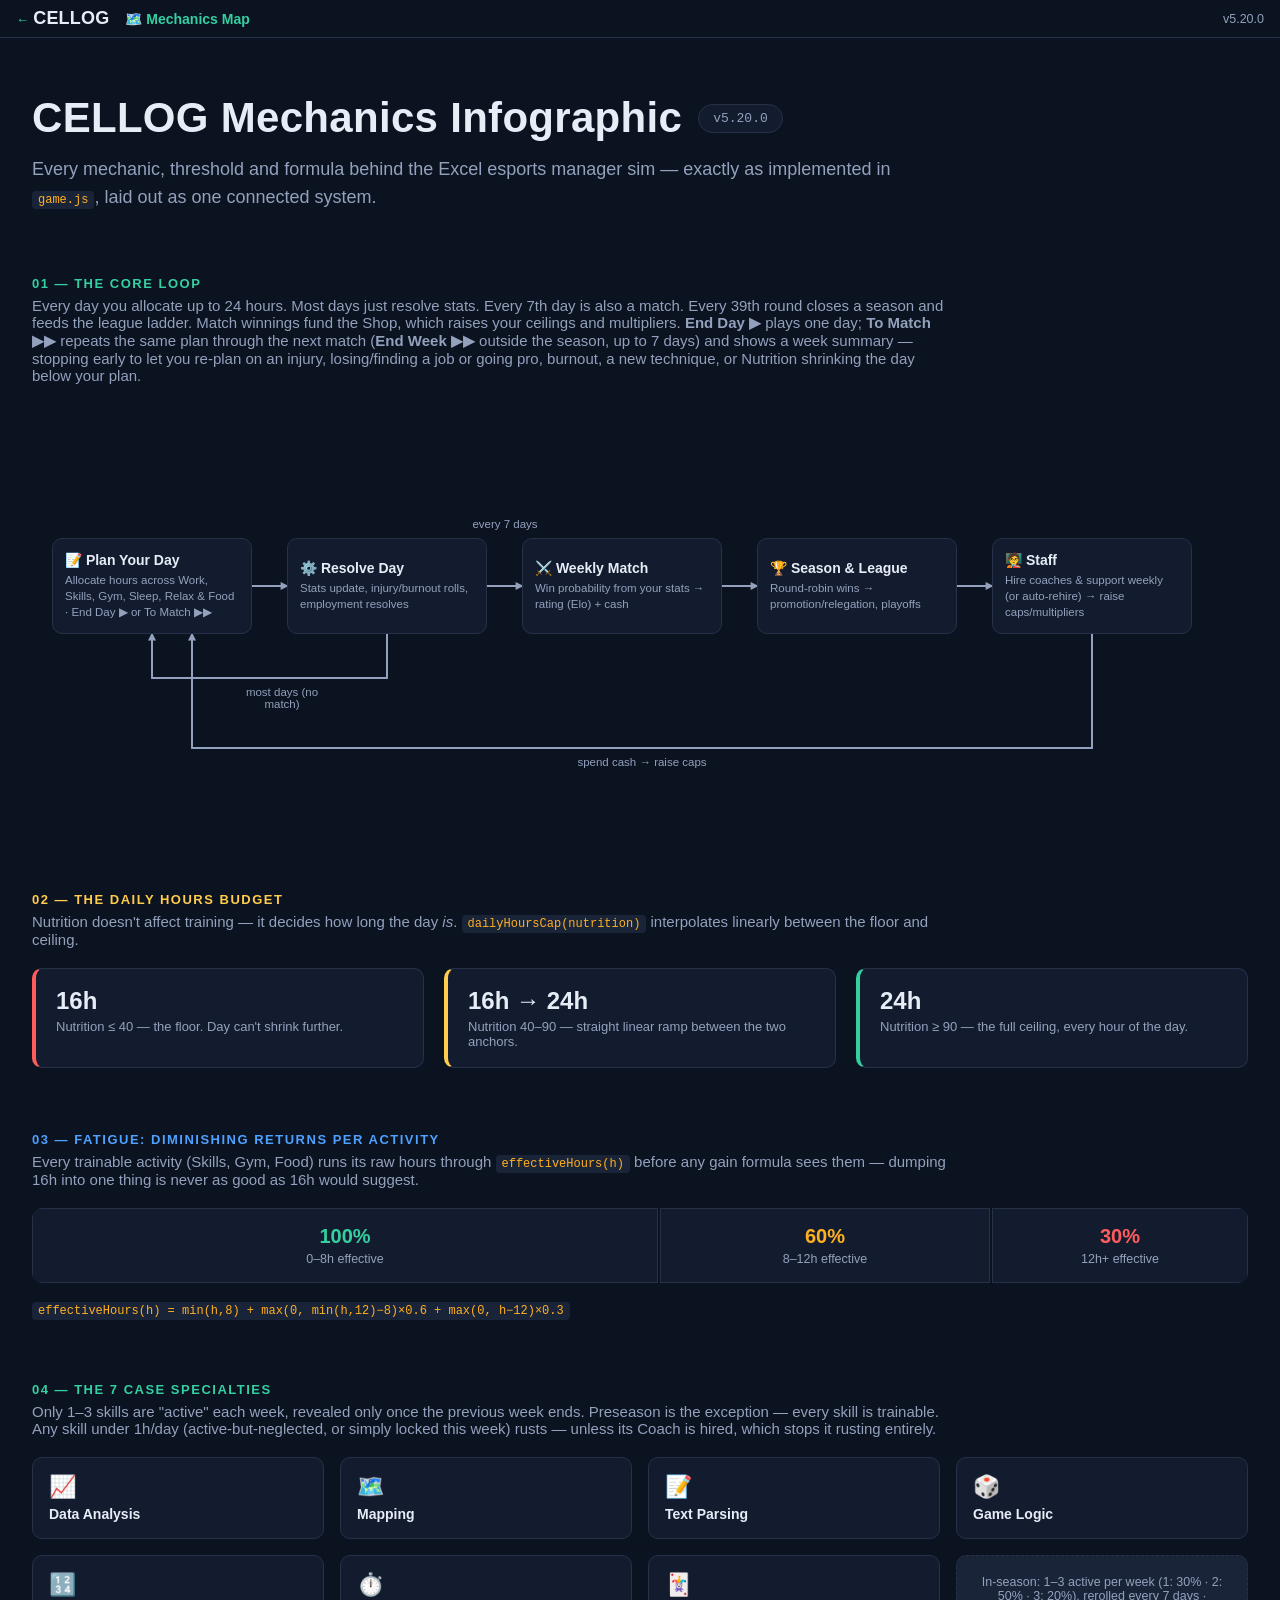
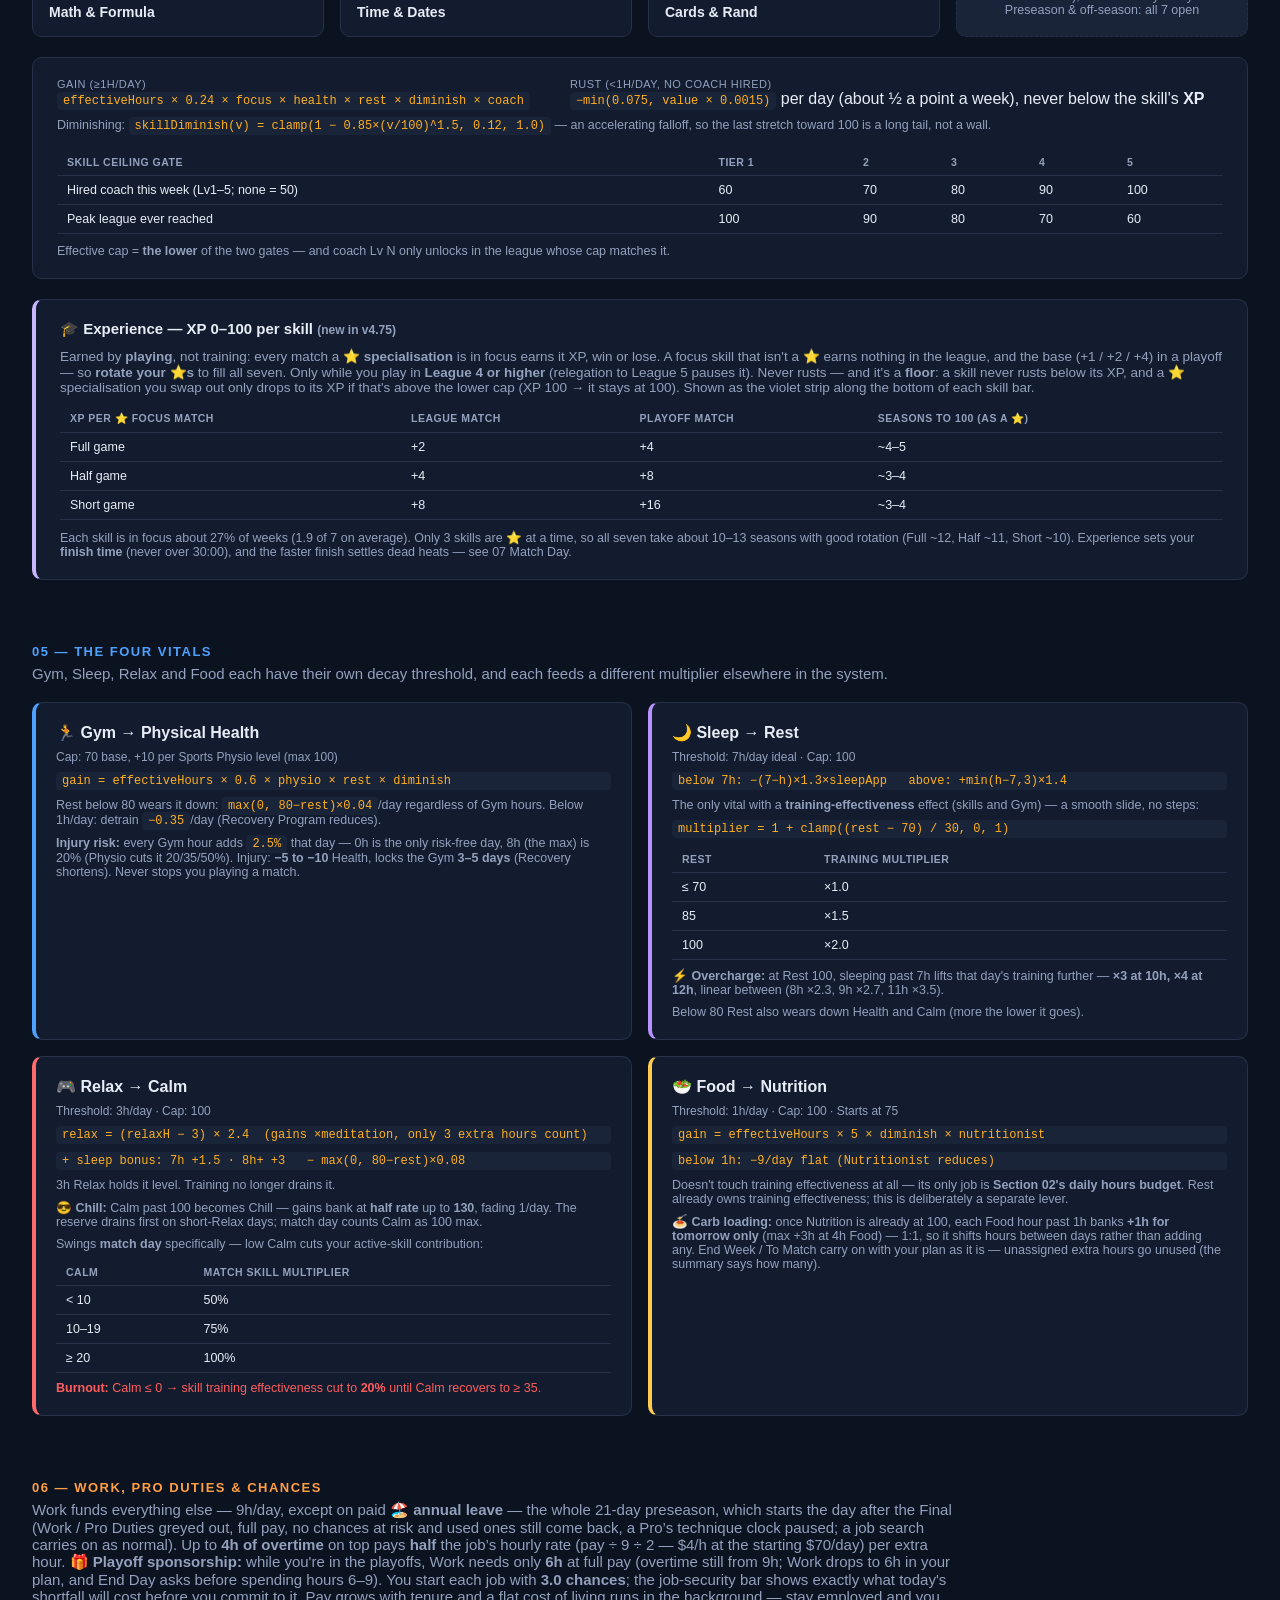
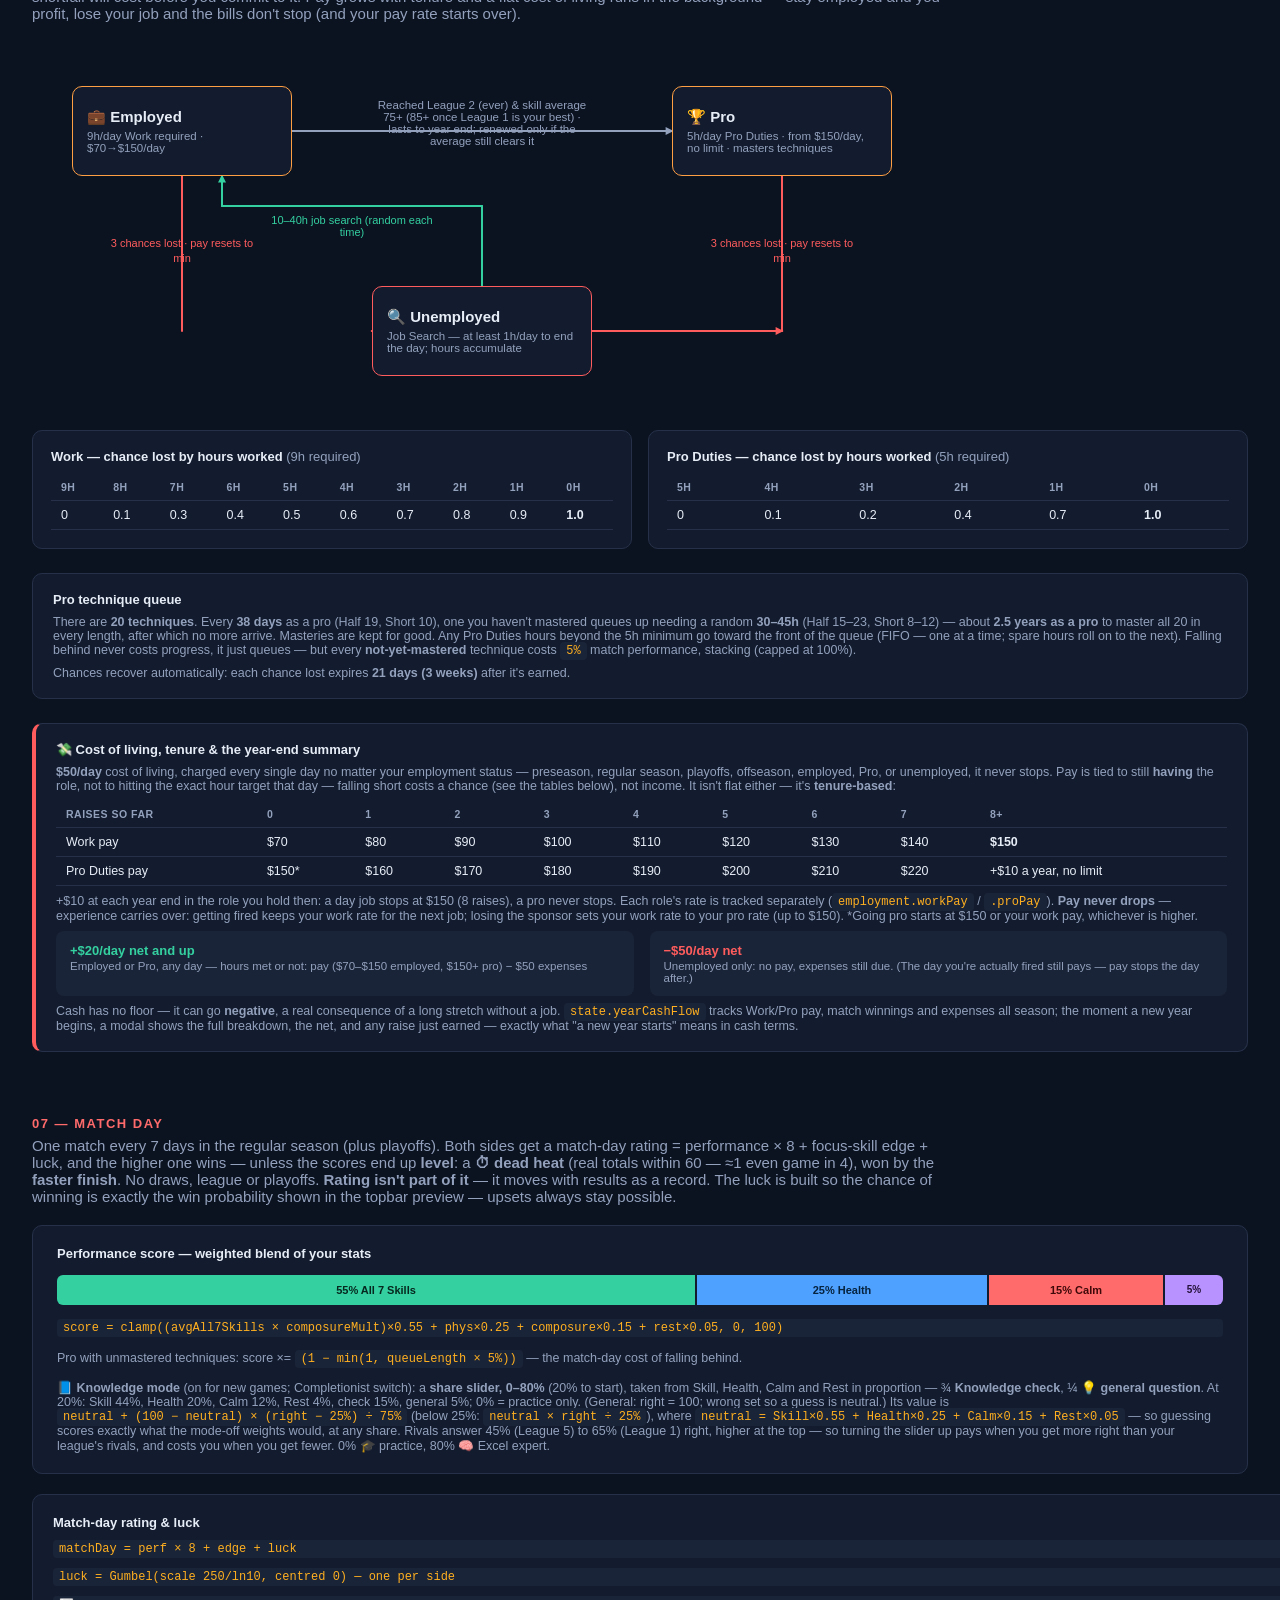
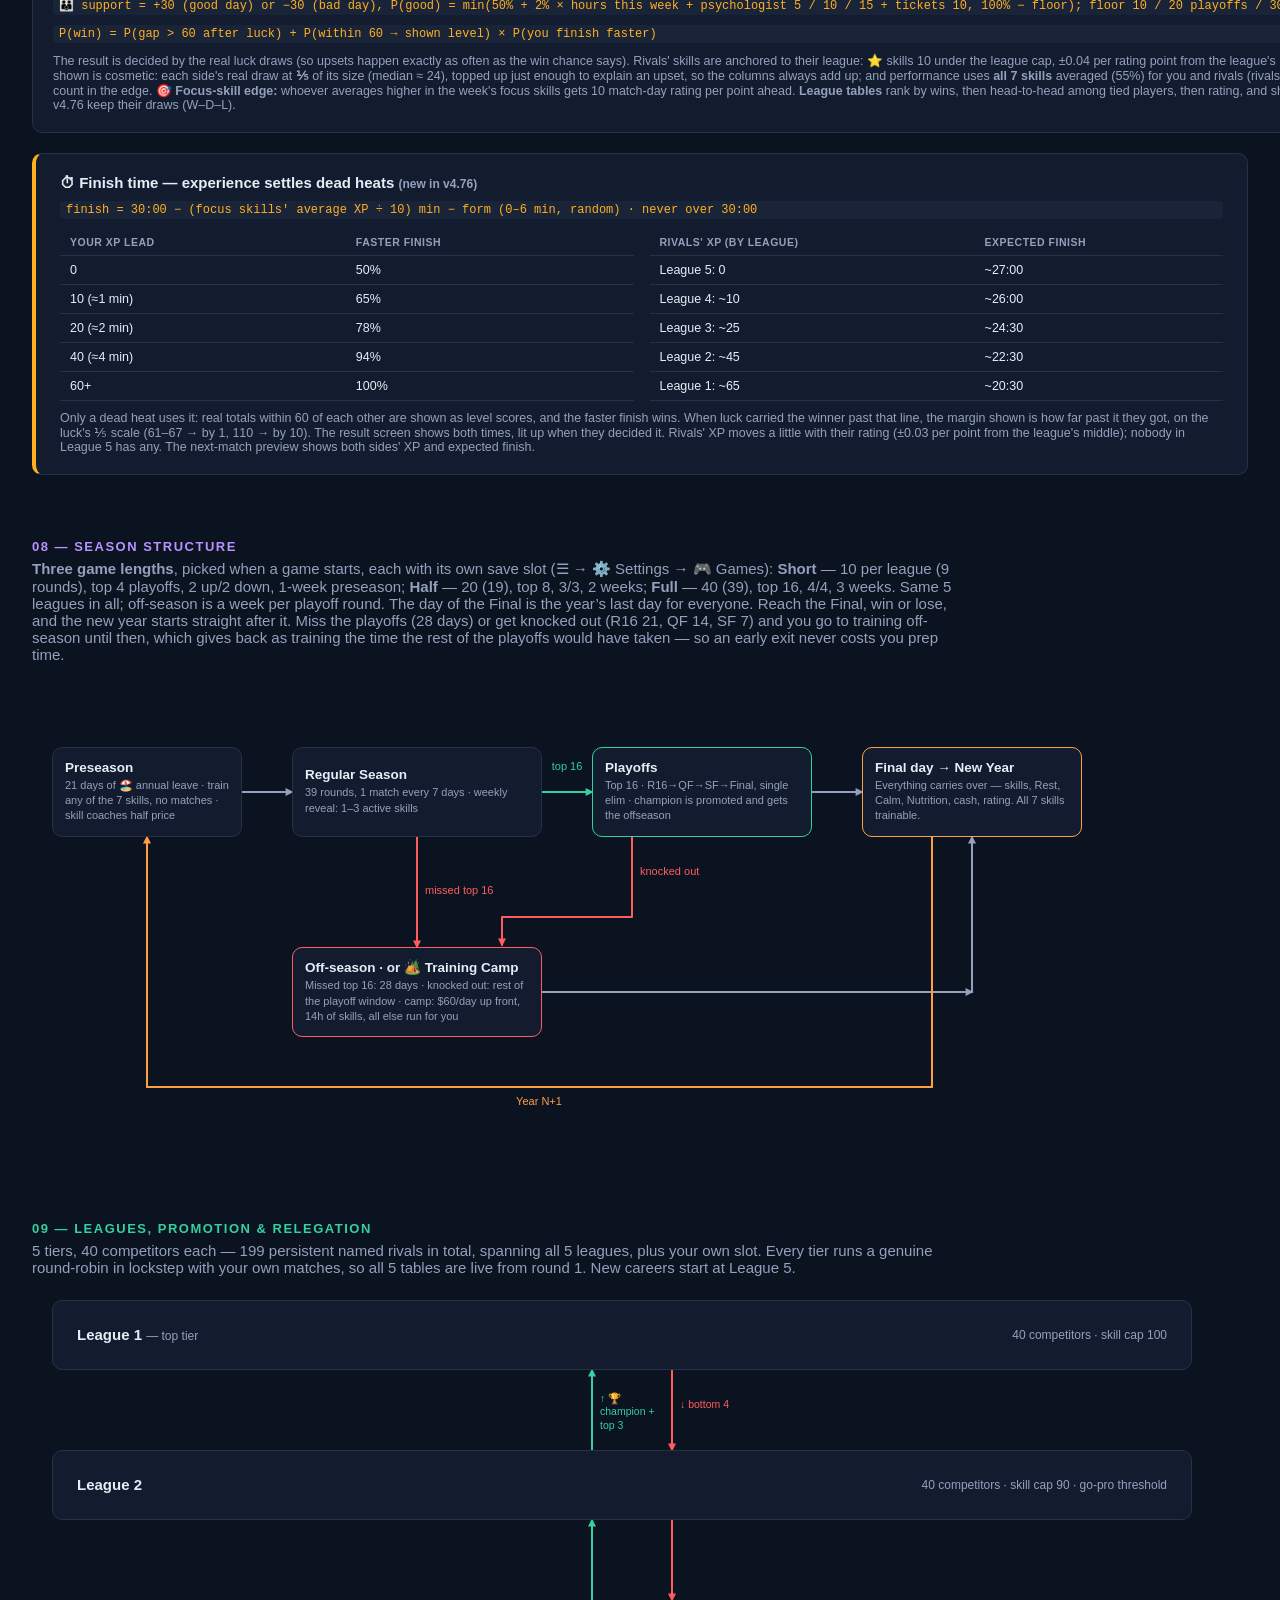
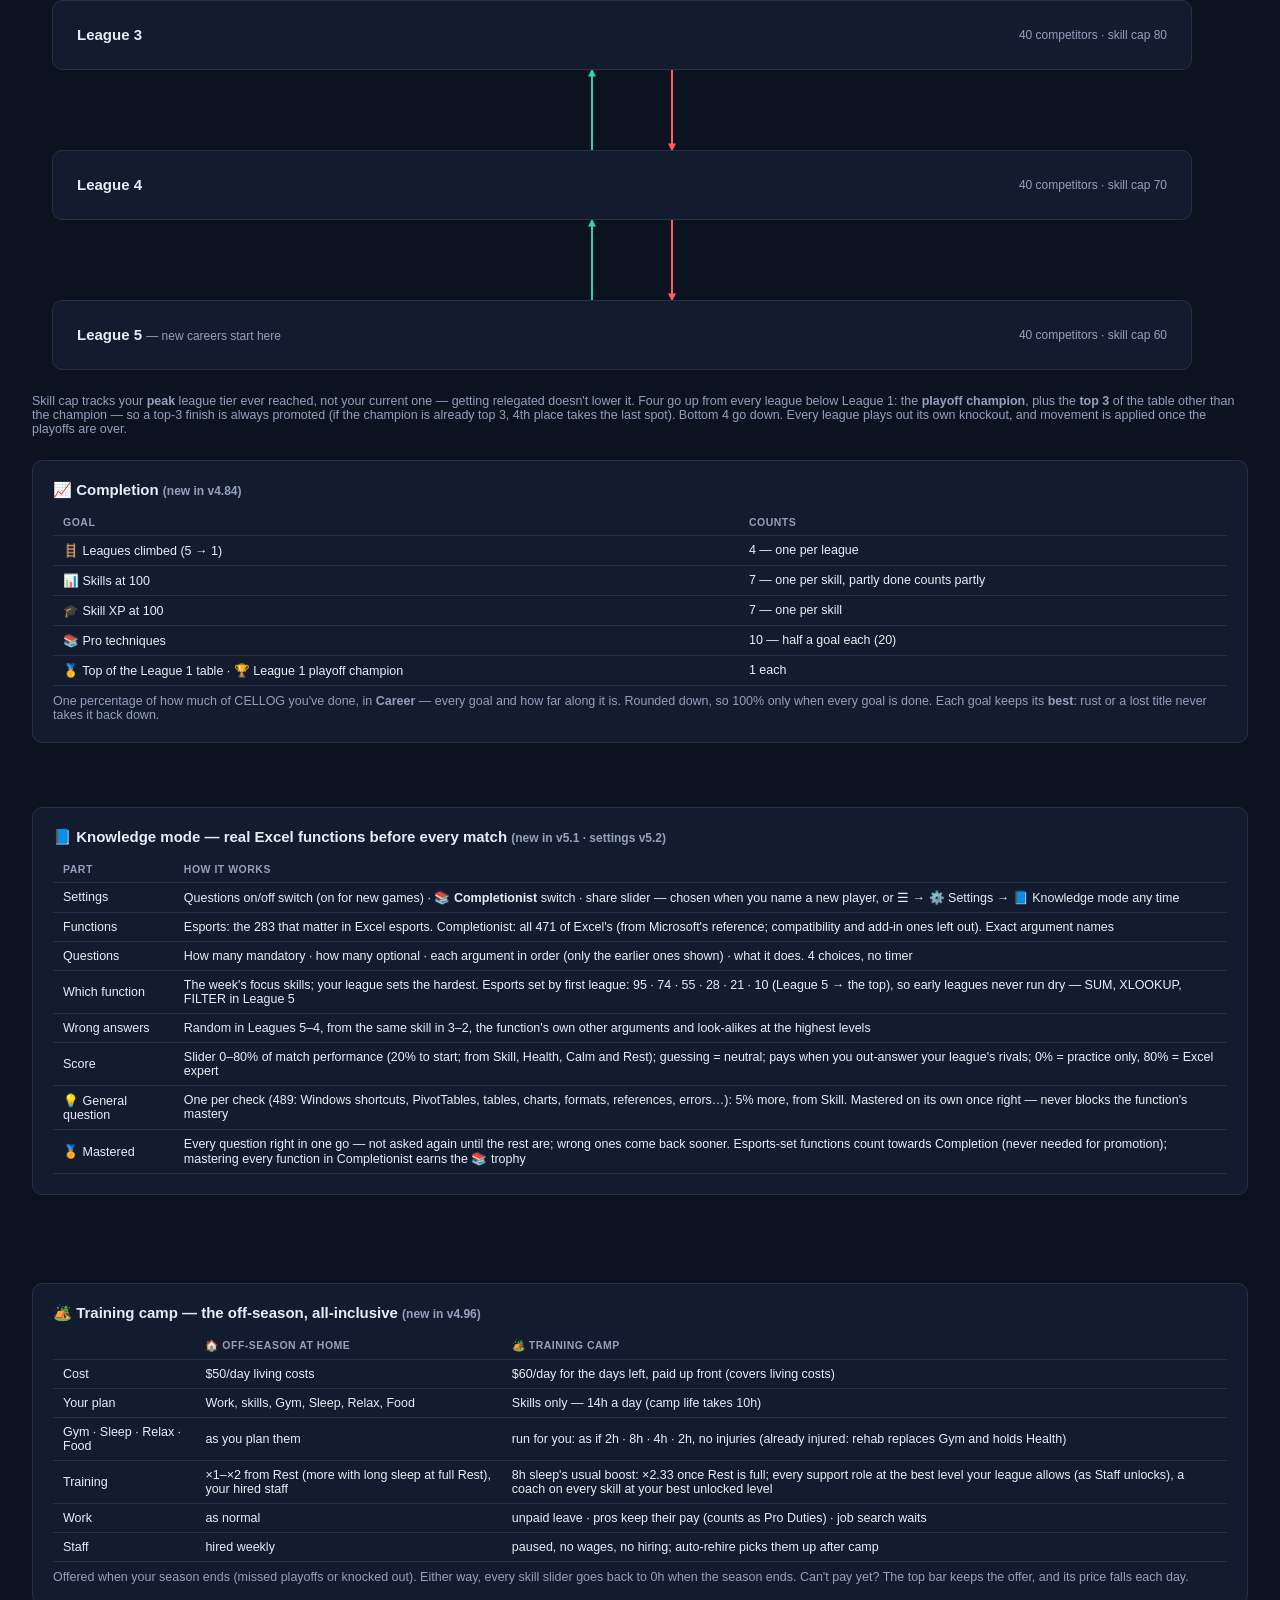
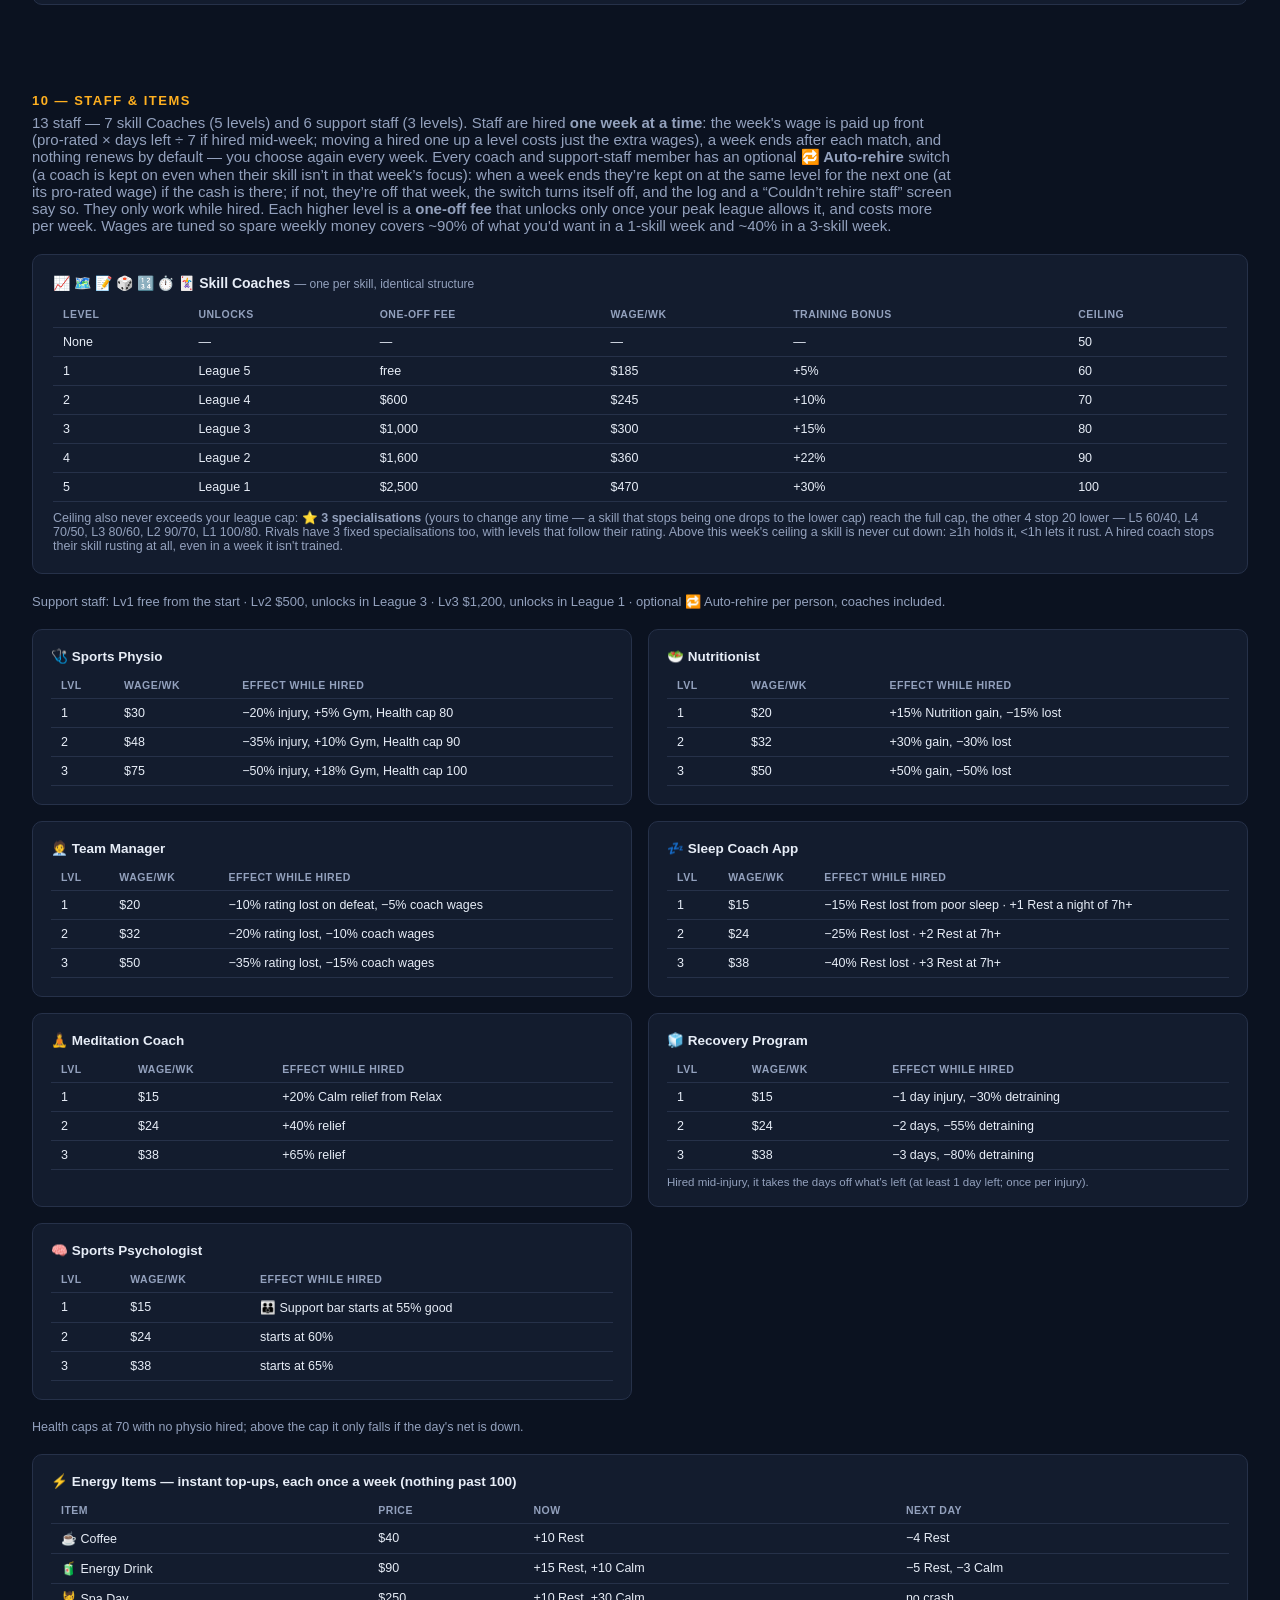
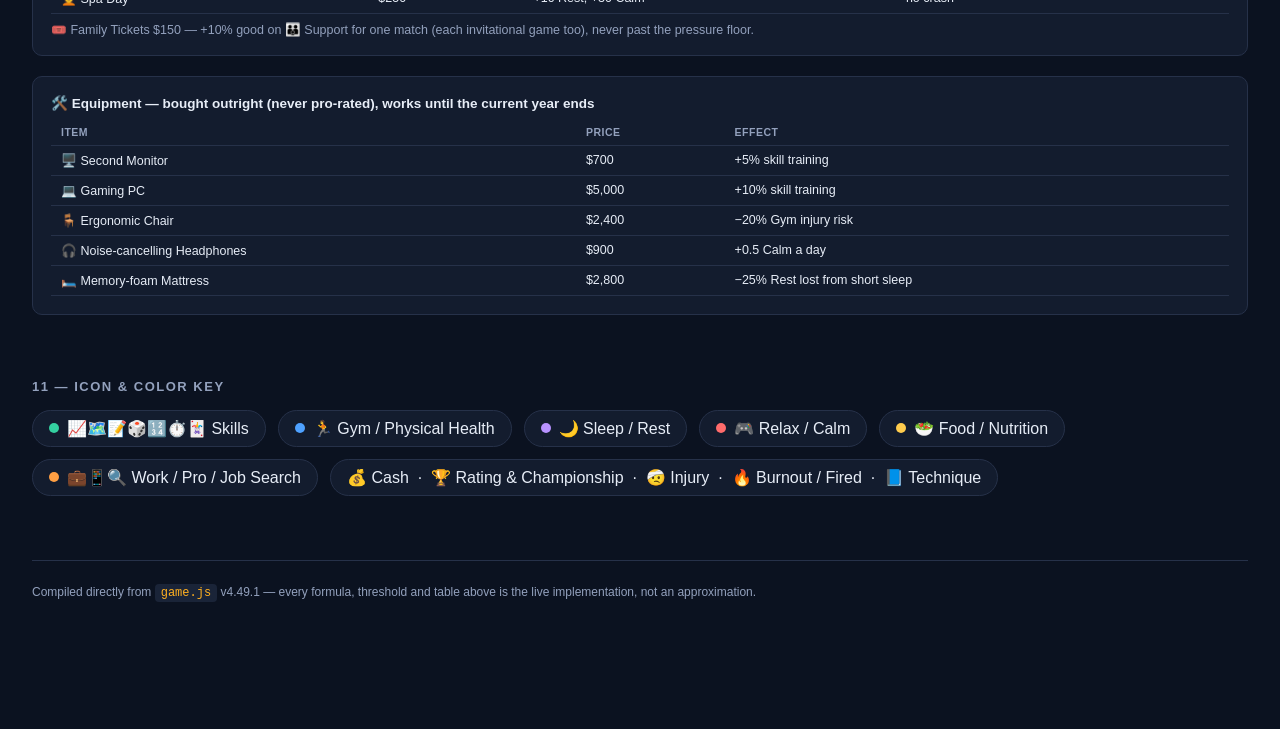
==== commit 89e17b4e: "Experience balance tweak Co-Authored-By: Claude Opus 5.5 <noreply@anthropic.com> Claude-Session: htt" ====
--- a/guide/infographic.html
+++ b/guide/infographic.html
@@ -34,7 +34,7 @@
 <style>.ig-scroll{overflow-x:auto;-webkit-overflow-scrolling:touch}.ig-wrap{min-width:1180px}.cellog-back button{font:600 13px inherit;color:#e7edf7;background:#131c2e;border:1px solid #263149;border-radius:8px;padding:4px 10px}</style>
 </head>
 <body>
-<nav class="cellog-back"><a class="cellog-brand" href="../index.html" title="Back to the game"><small>←</small>CELLOG</a><a href="map.html">🗺️ Mechanics Map</a><button type="button" id="igFit">Fit width</button><span>v5.19.2</span></nav><div class="ig-scroll"><div class="ig-wrap">
+<nav class="cellog-back"><a class="cellog-brand" href="../index.html" title="Back to the game"><small>←</small>CELLOG</a><a href="map.html">🗺️ Mechanics Map</a><button type="button" id="igFit">Fit width</button><span>v5.20.0</span></nav><div class="ig-scroll"><div class="ig-wrap">
 
 <div style="width:100%;max-width:1320px;margin:0 auto;padding:56px 32px 140px;display:flex;flex-direction:column;gap:64px;box-sizing:border-box;">
 
@@ -42,7 +42,7 @@
 <div style="display:flex;flex-direction:column;gap:14px;">
   <div style="display:flex;align-items:center;gap:16px;flex-wrap:wrap;">
     <div style="font-size:42px;font-weight:800;letter-spacing:0.3px;">CELLOG Mechanics Infographic</div>
-    <div style="background:var(--bg-elev);border:1px solid var(--border);border-radius:999px;padding:6px 14px;font-size:13px;color:var(--text-dim);font-family:ui-monospace,monospace;">v5.19.2</div>
+    <div style="background:var(--bg-elev);border:1px solid var(--border);border-radius:999px;padding:6px 14px;font-size:13px;color:var(--text-dim);font-family:ui-monospace,monospace;">v5.20.0</div>
   </div>
   <div style="font-size:18px;color:var(--text-dim);max-width:920px;line-height:1.55;">Every mechanic, threshold and formula behind the Excel esports manager sim — exactly as implemented in <code>game.js</code>, laid out as one connected system.</div>
 </div>
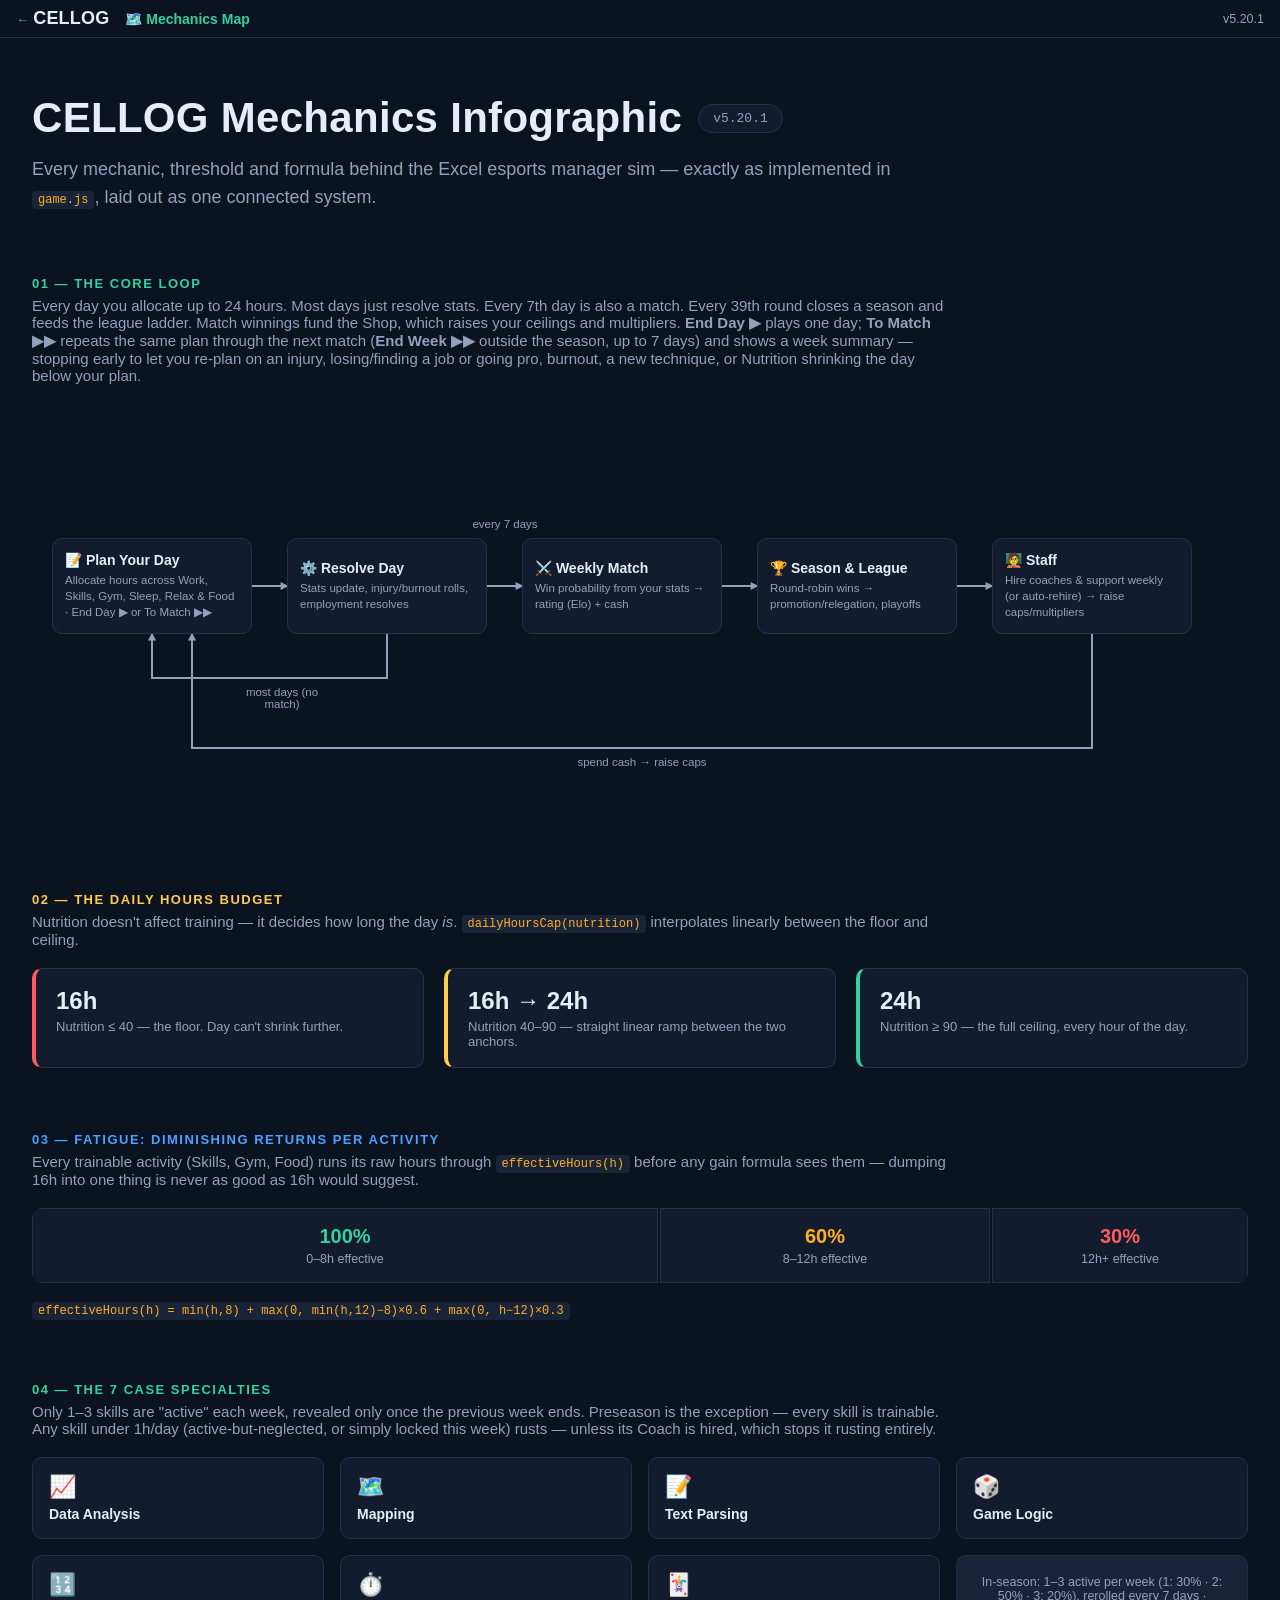
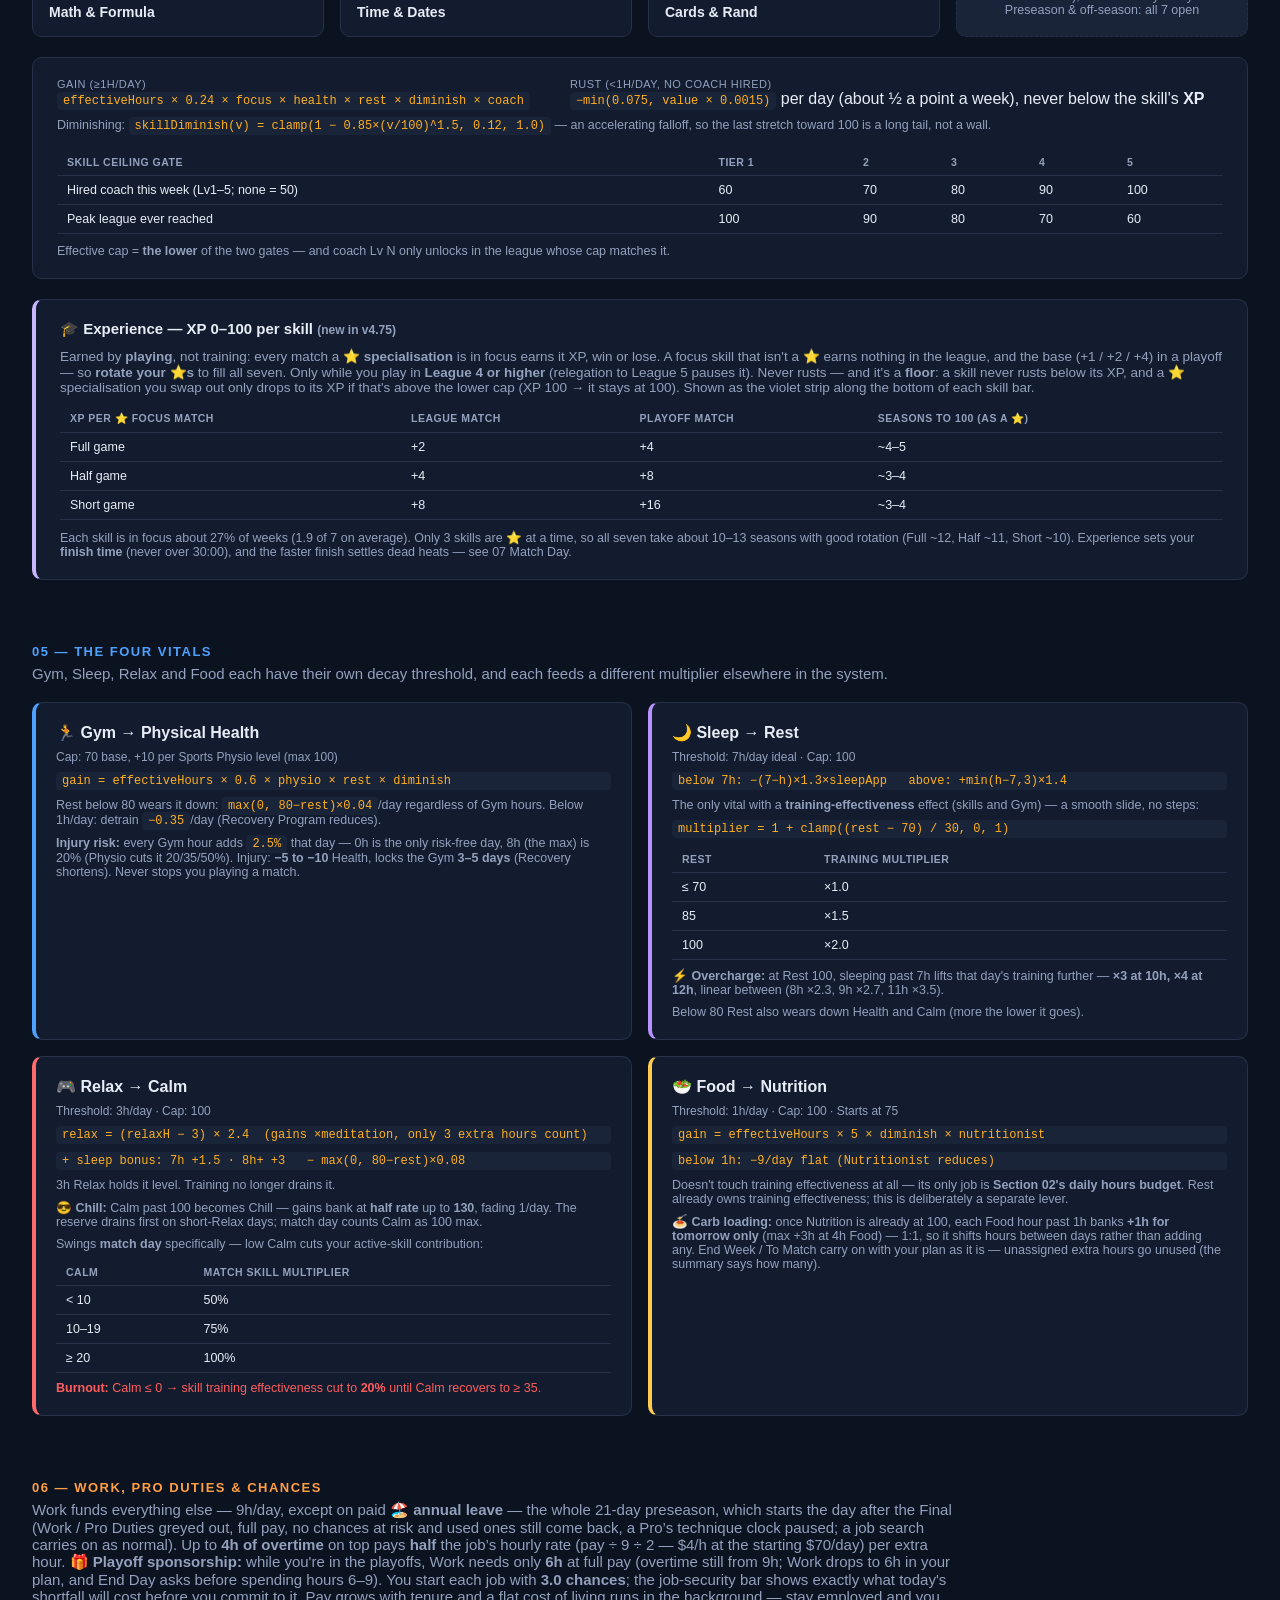
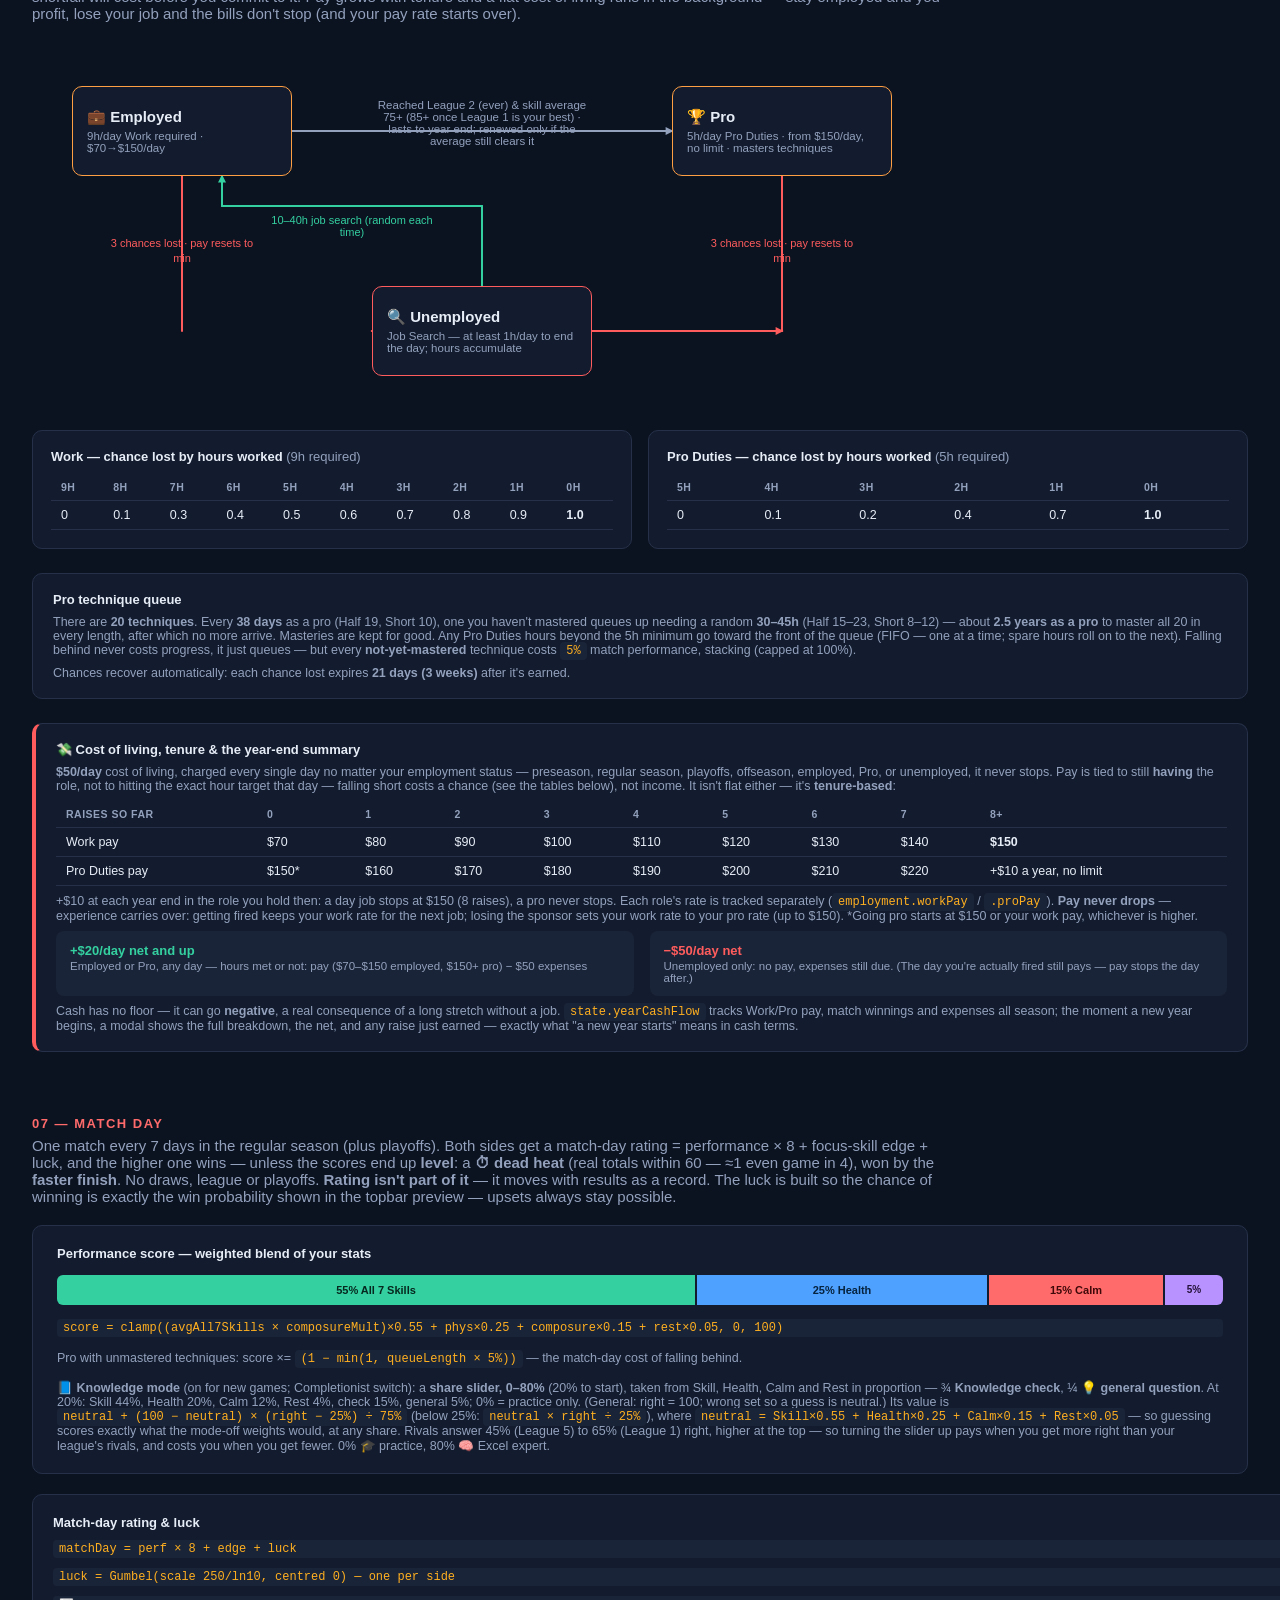
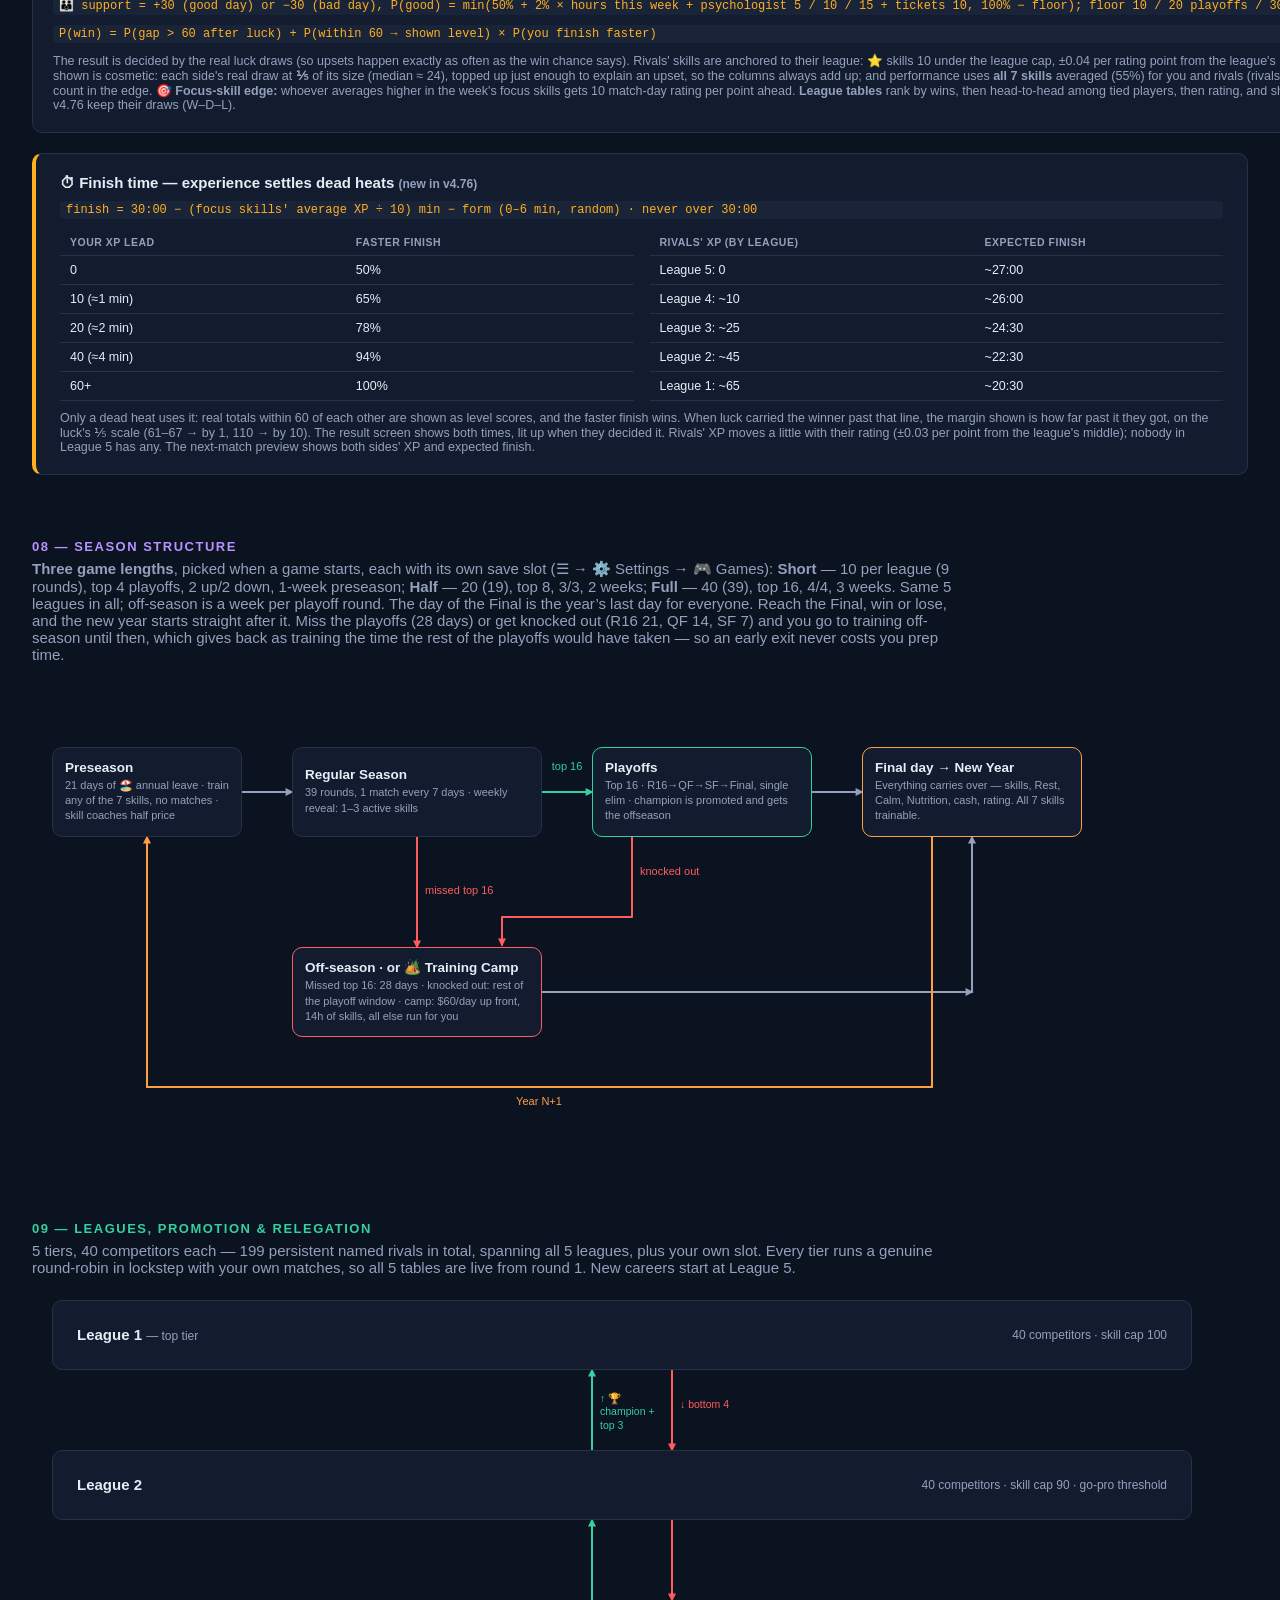
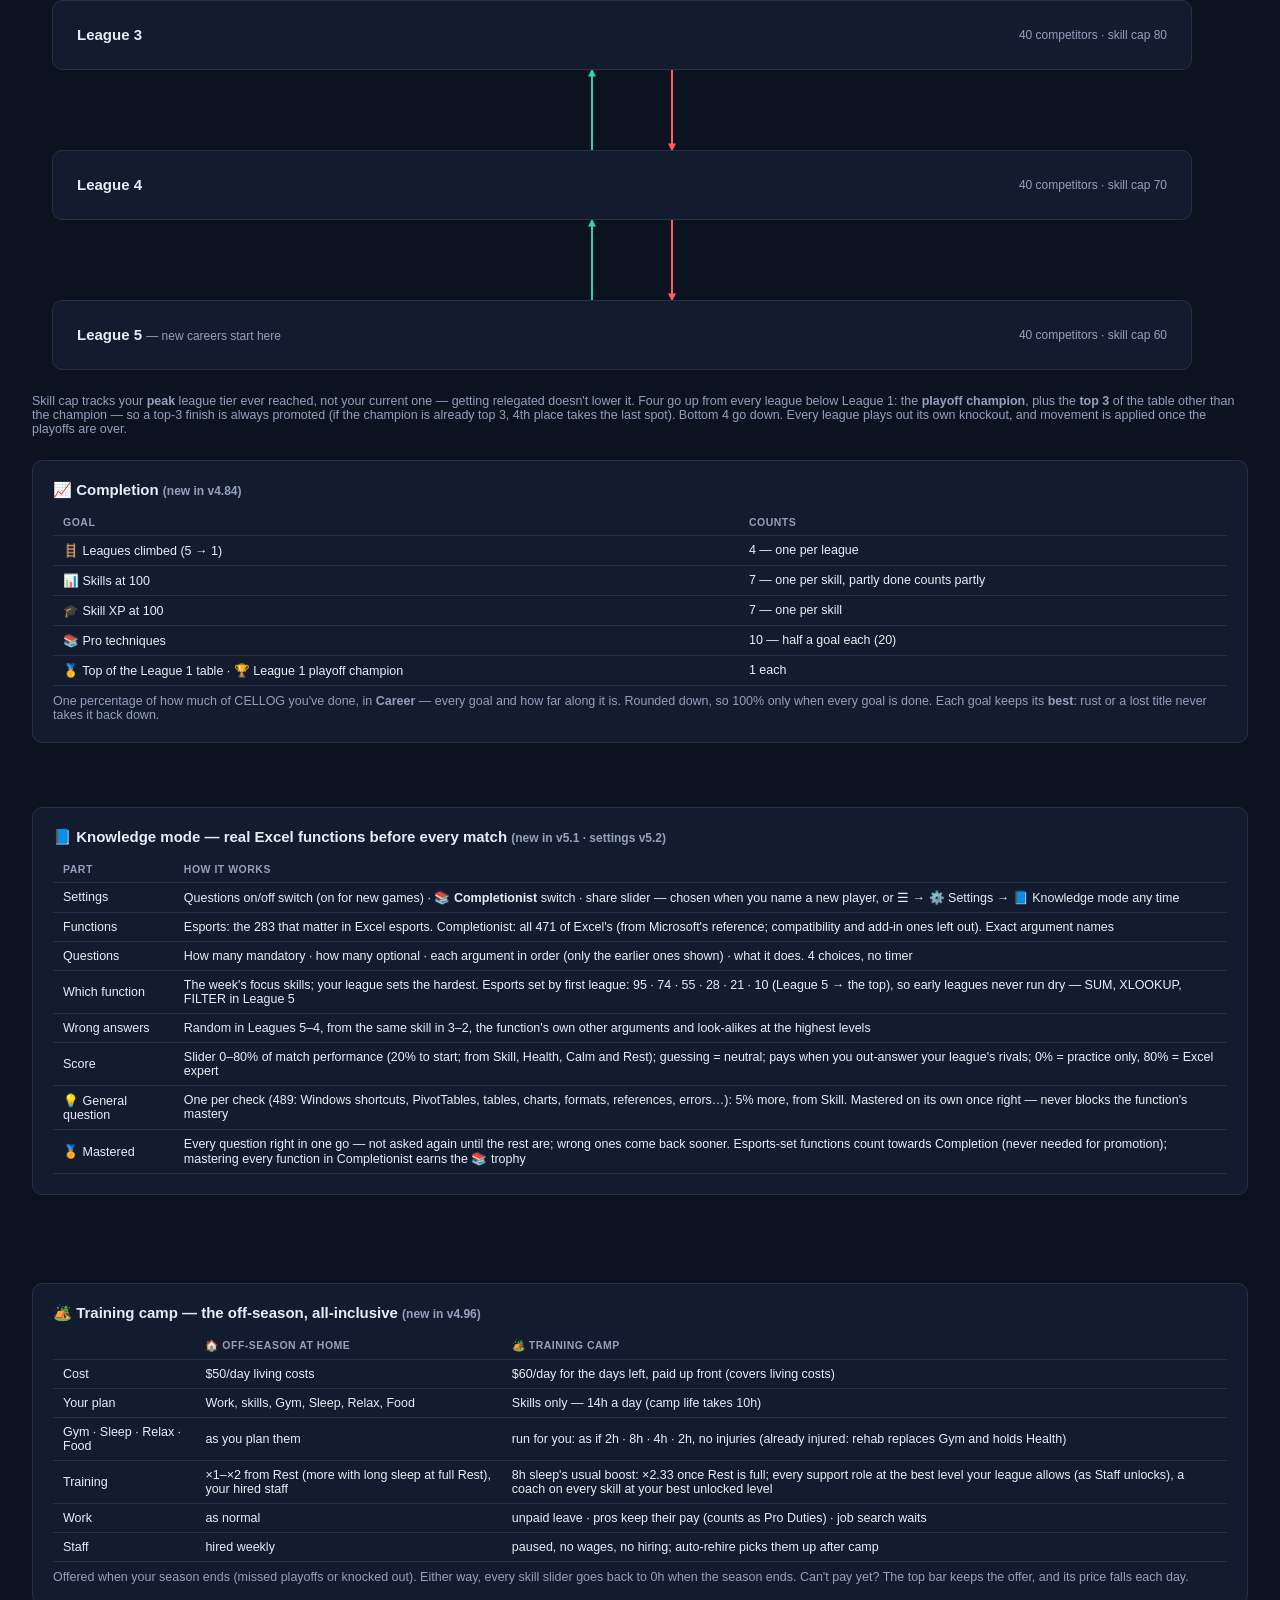
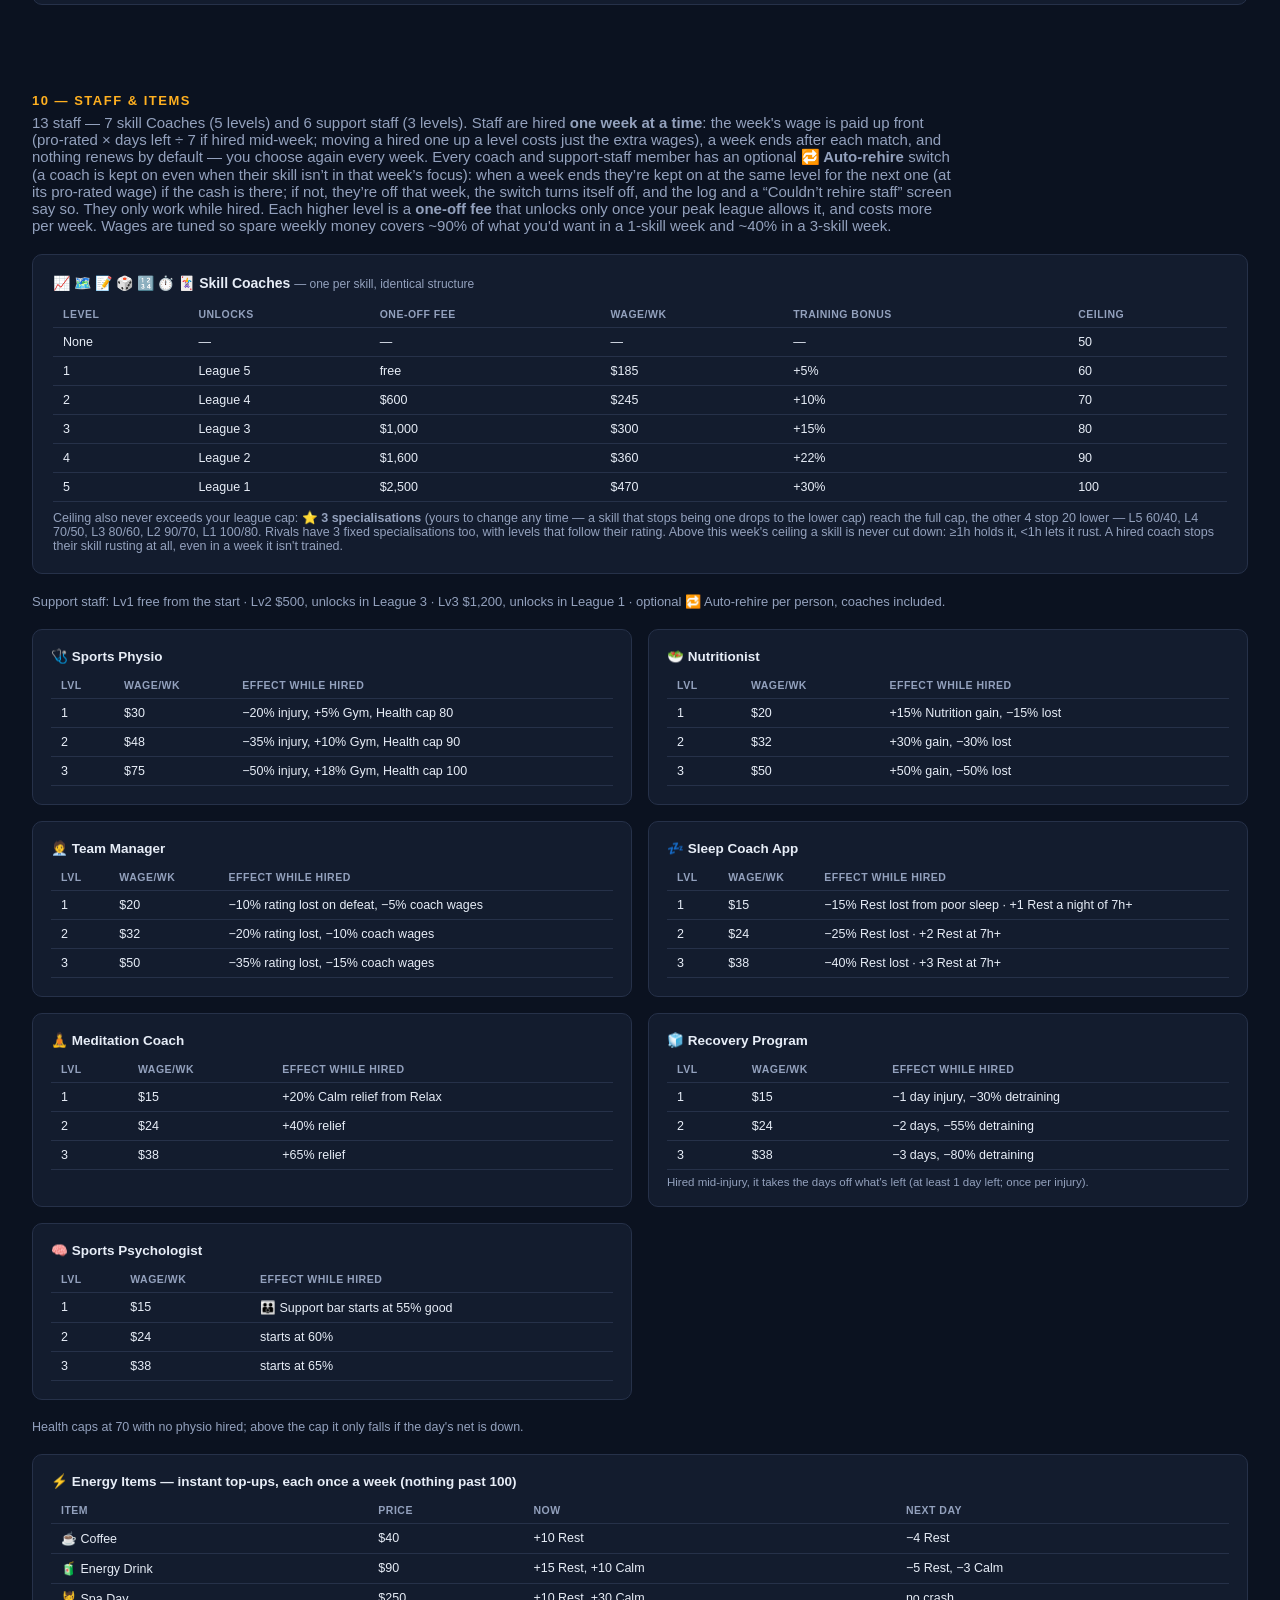
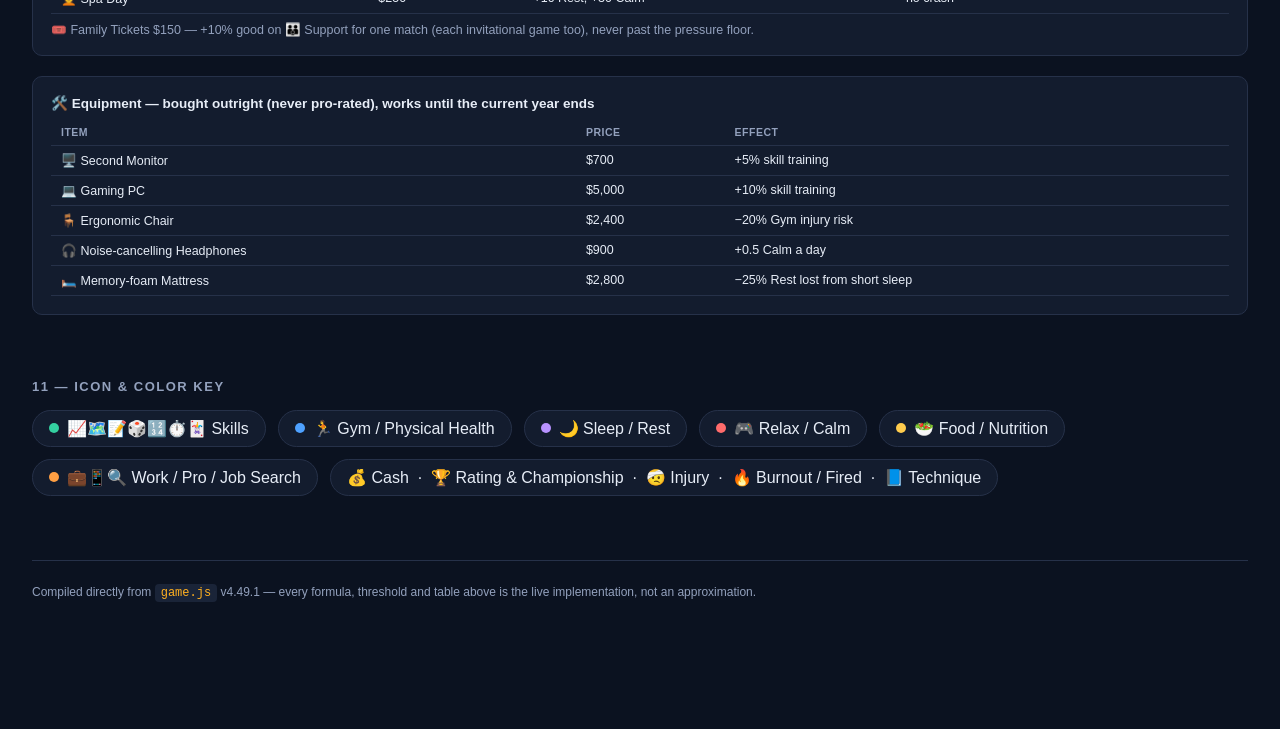
==== commit 419f28bd: "Experience balance tweak Co-Authored-By: Claude Opus 5.5 <noreply@anthropic.com> Claude-Session: htt" ====
--- a/guide/infographic.html
+++ b/guide/infographic.html
@@ -34,7 +34,7 @@
 <style>.ig-scroll{overflow-x:auto;-webkit-overflow-scrolling:touch}.ig-wrap{min-width:1180px}.cellog-back button{font:600 13px inherit;color:#e7edf7;background:#131c2e;border:1px solid #263149;border-radius:8px;padding:4px 10px}</style>
 </head>
 <body>
-<nav class="cellog-back"><a class="cellog-brand" href="../index.html" title="Back to the game"><small>←</small>CELLOG</a><a href="map.html">🗺️ Mechanics Map</a><button type="button" id="igFit">Fit width</button><span>v5.20.0</span></nav><div class="ig-scroll"><div class="ig-wrap">
+<nav class="cellog-back"><a class="cellog-brand" href="../index.html" title="Back to the game"><small>←</small>CELLOG</a><a href="map.html">🗺️ Mechanics Map</a><button type="button" id="igFit">Fit width</button><span>v5.20.1</span></nav><div class="ig-scroll"><div class="ig-wrap">
 
 <div style="width:100%;max-width:1320px;margin:0 auto;padding:56px 32px 140px;display:flex;flex-direction:column;gap:64px;box-sizing:border-box;">
 
@@ -42,7 +42,7 @@
 <div style="display:flex;flex-direction:column;gap:14px;">
   <div style="display:flex;align-items:center;gap:16px;flex-wrap:wrap;">
     <div style="font-size:42px;font-weight:800;letter-spacing:0.3px;">CELLOG Mechanics Infographic</div>
-    <div style="background:var(--bg-elev);border:1px solid var(--border);border-radius:999px;padding:6px 14px;font-size:13px;color:var(--text-dim);font-family:ui-monospace,monospace;">v5.20.0</div>
+    <div style="background:var(--bg-elev);border:1px solid var(--border);border-radius:999px;padding:6px 14px;font-size:13px;color:var(--text-dim);font-family:ui-monospace,monospace;">v5.20.1</div>
   </div>
   <div style="font-size:18px;color:var(--text-dim);max-width:920px;line-height:1.55;">Every mechanic, threshold and formula behind the Excel esports manager sim — exactly as implemented in <code>game.js</code>, laid out as one connected system.</div>
 </div>
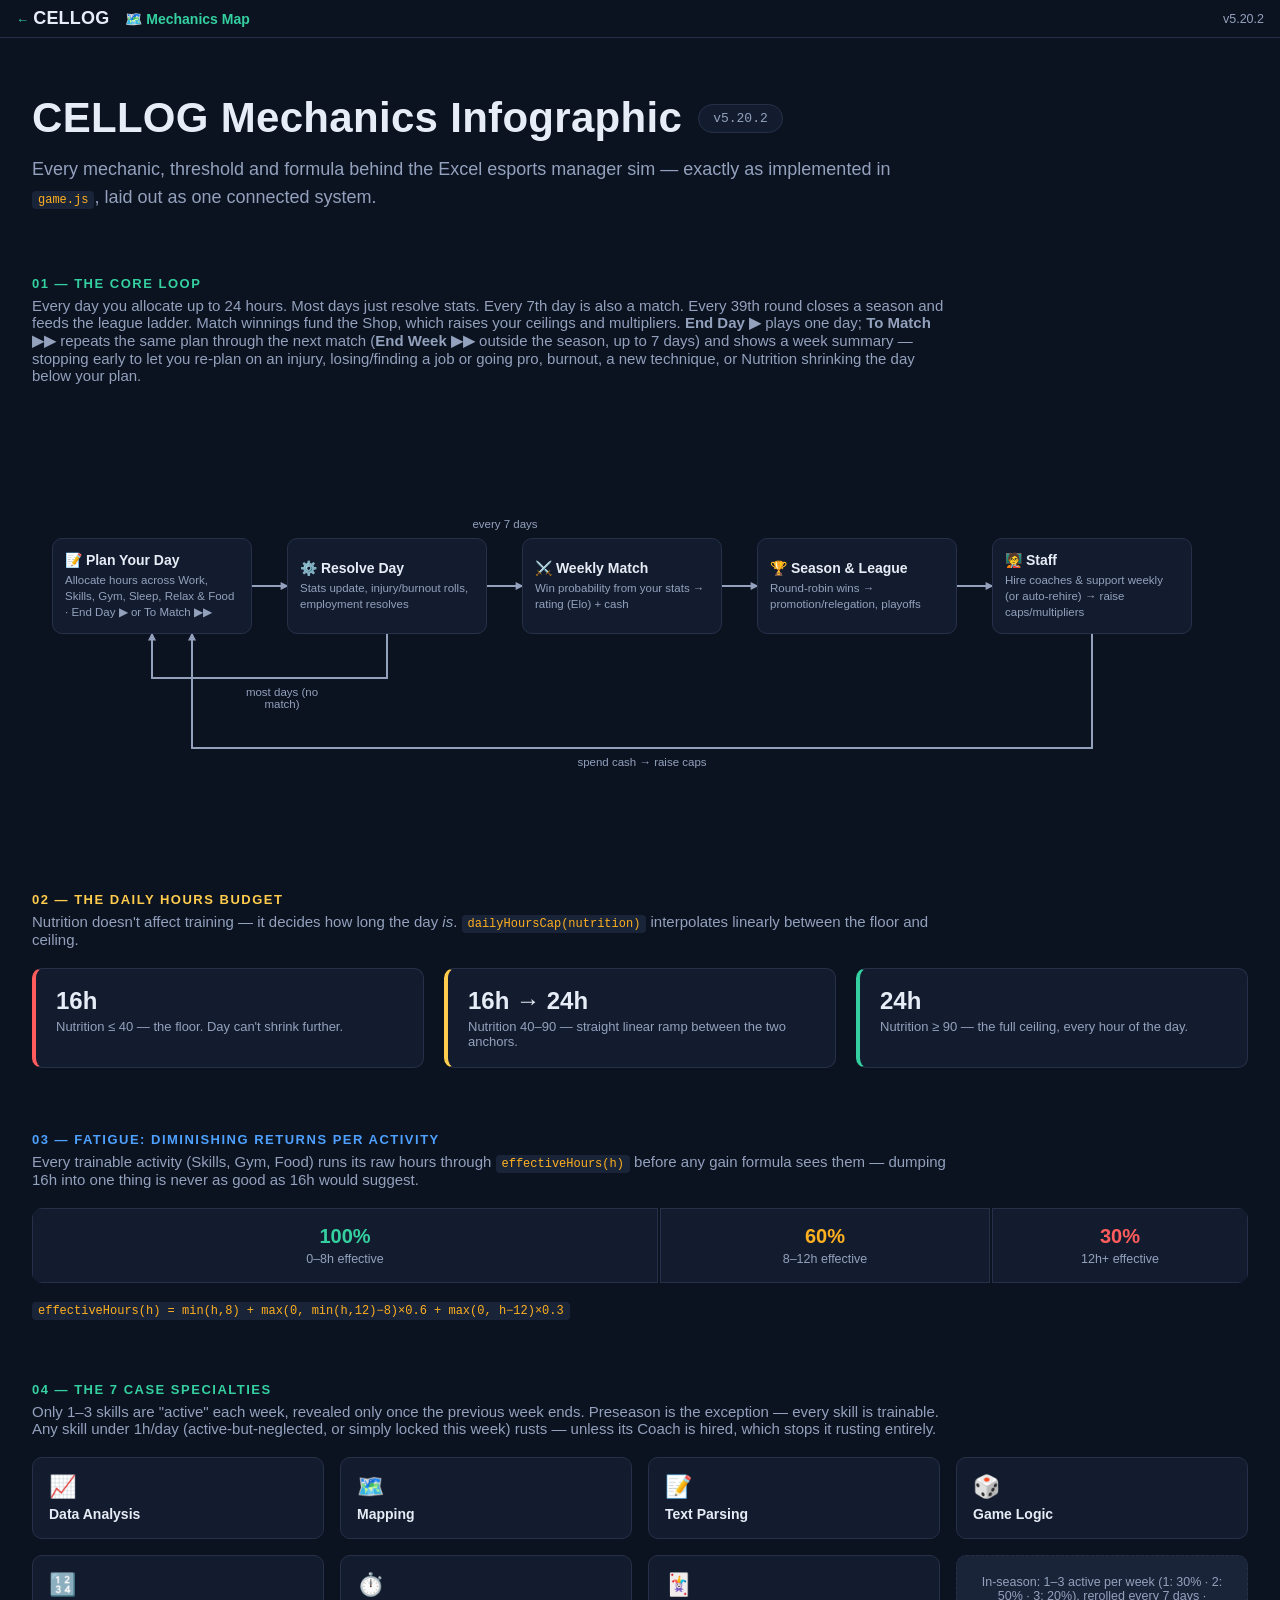
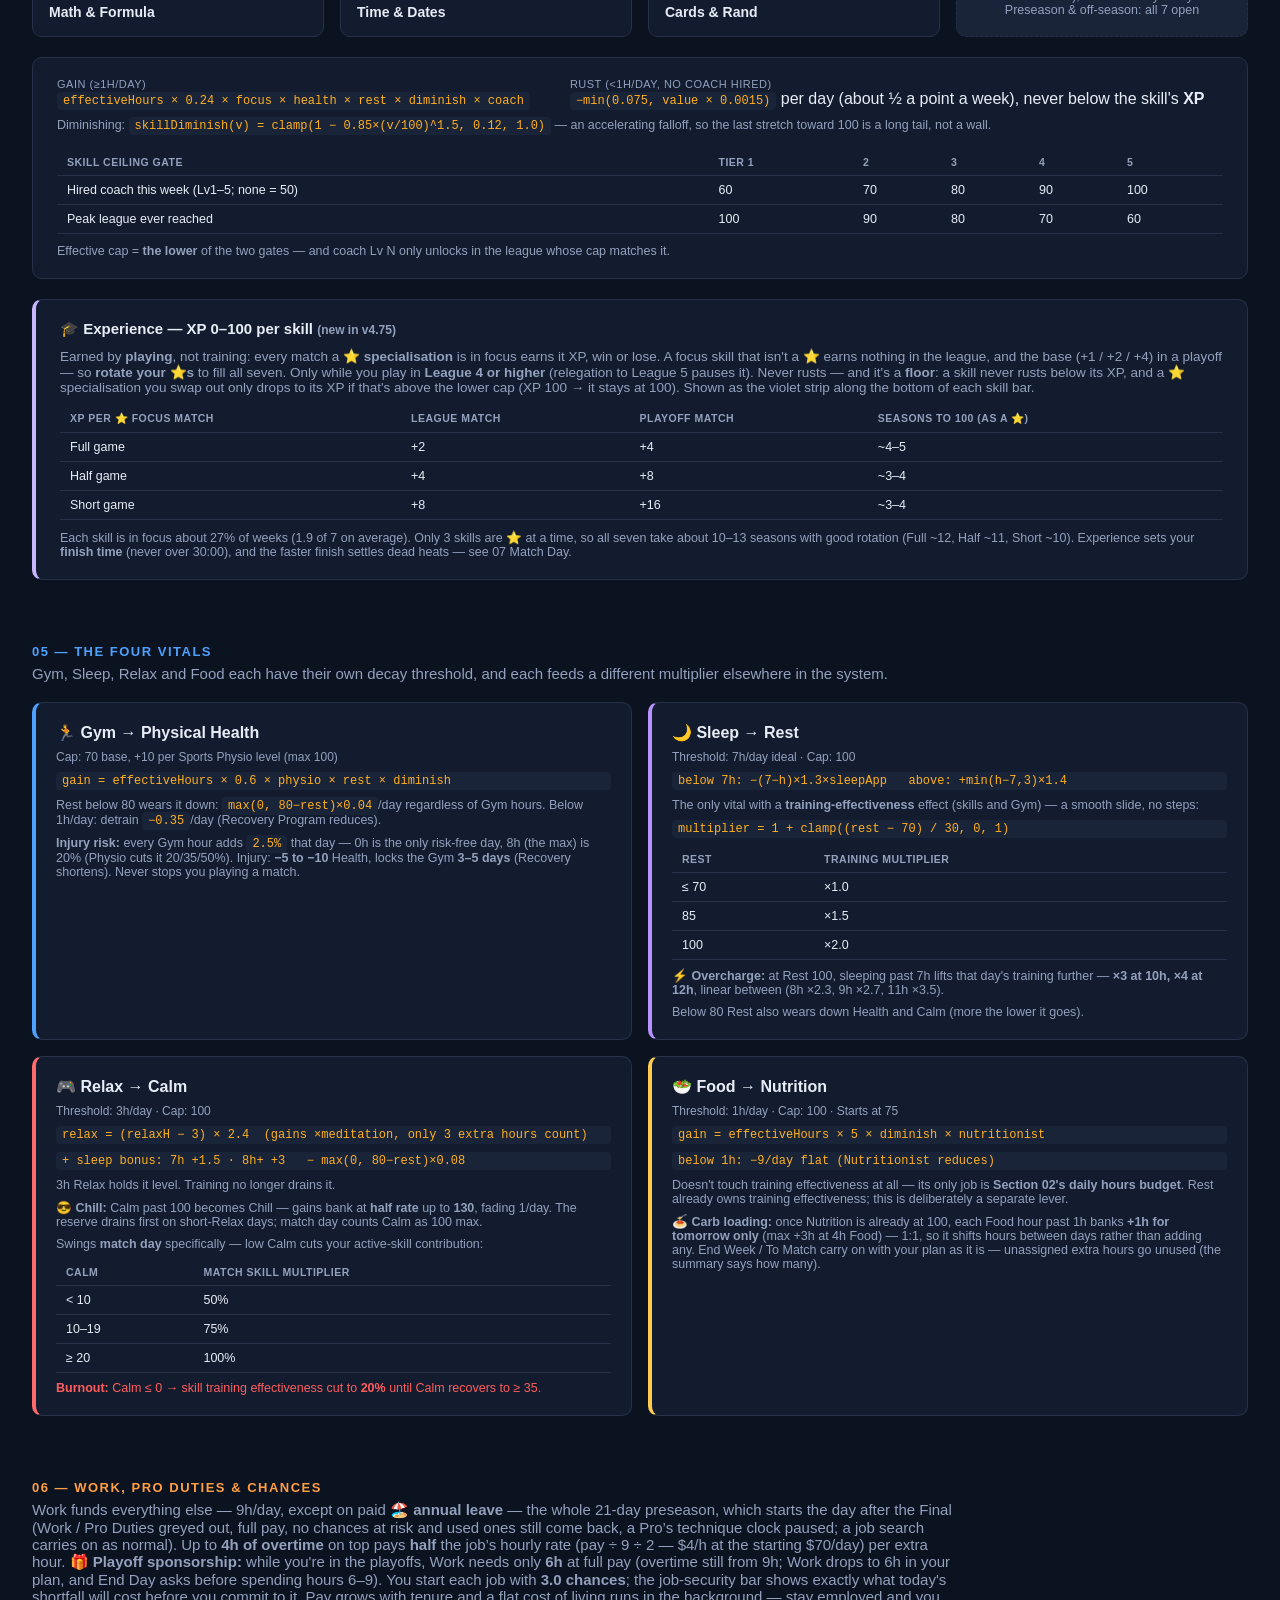
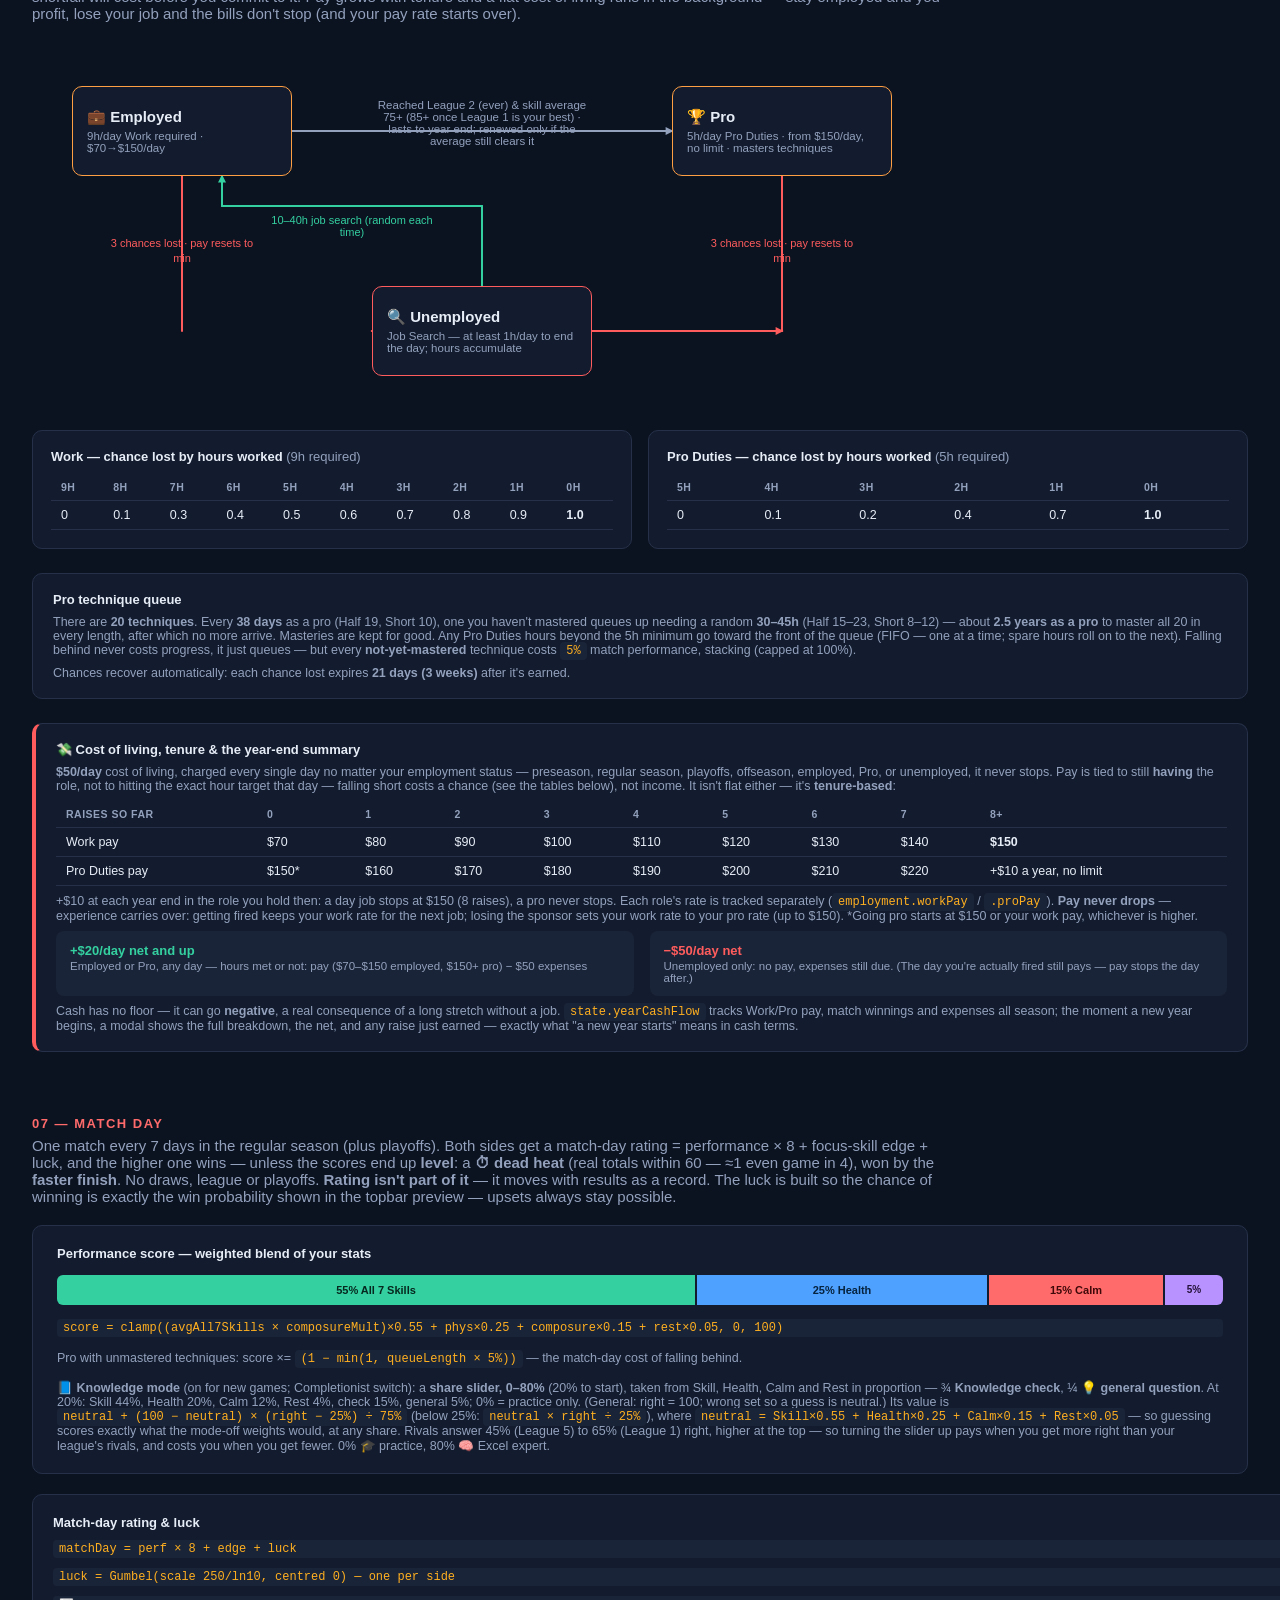
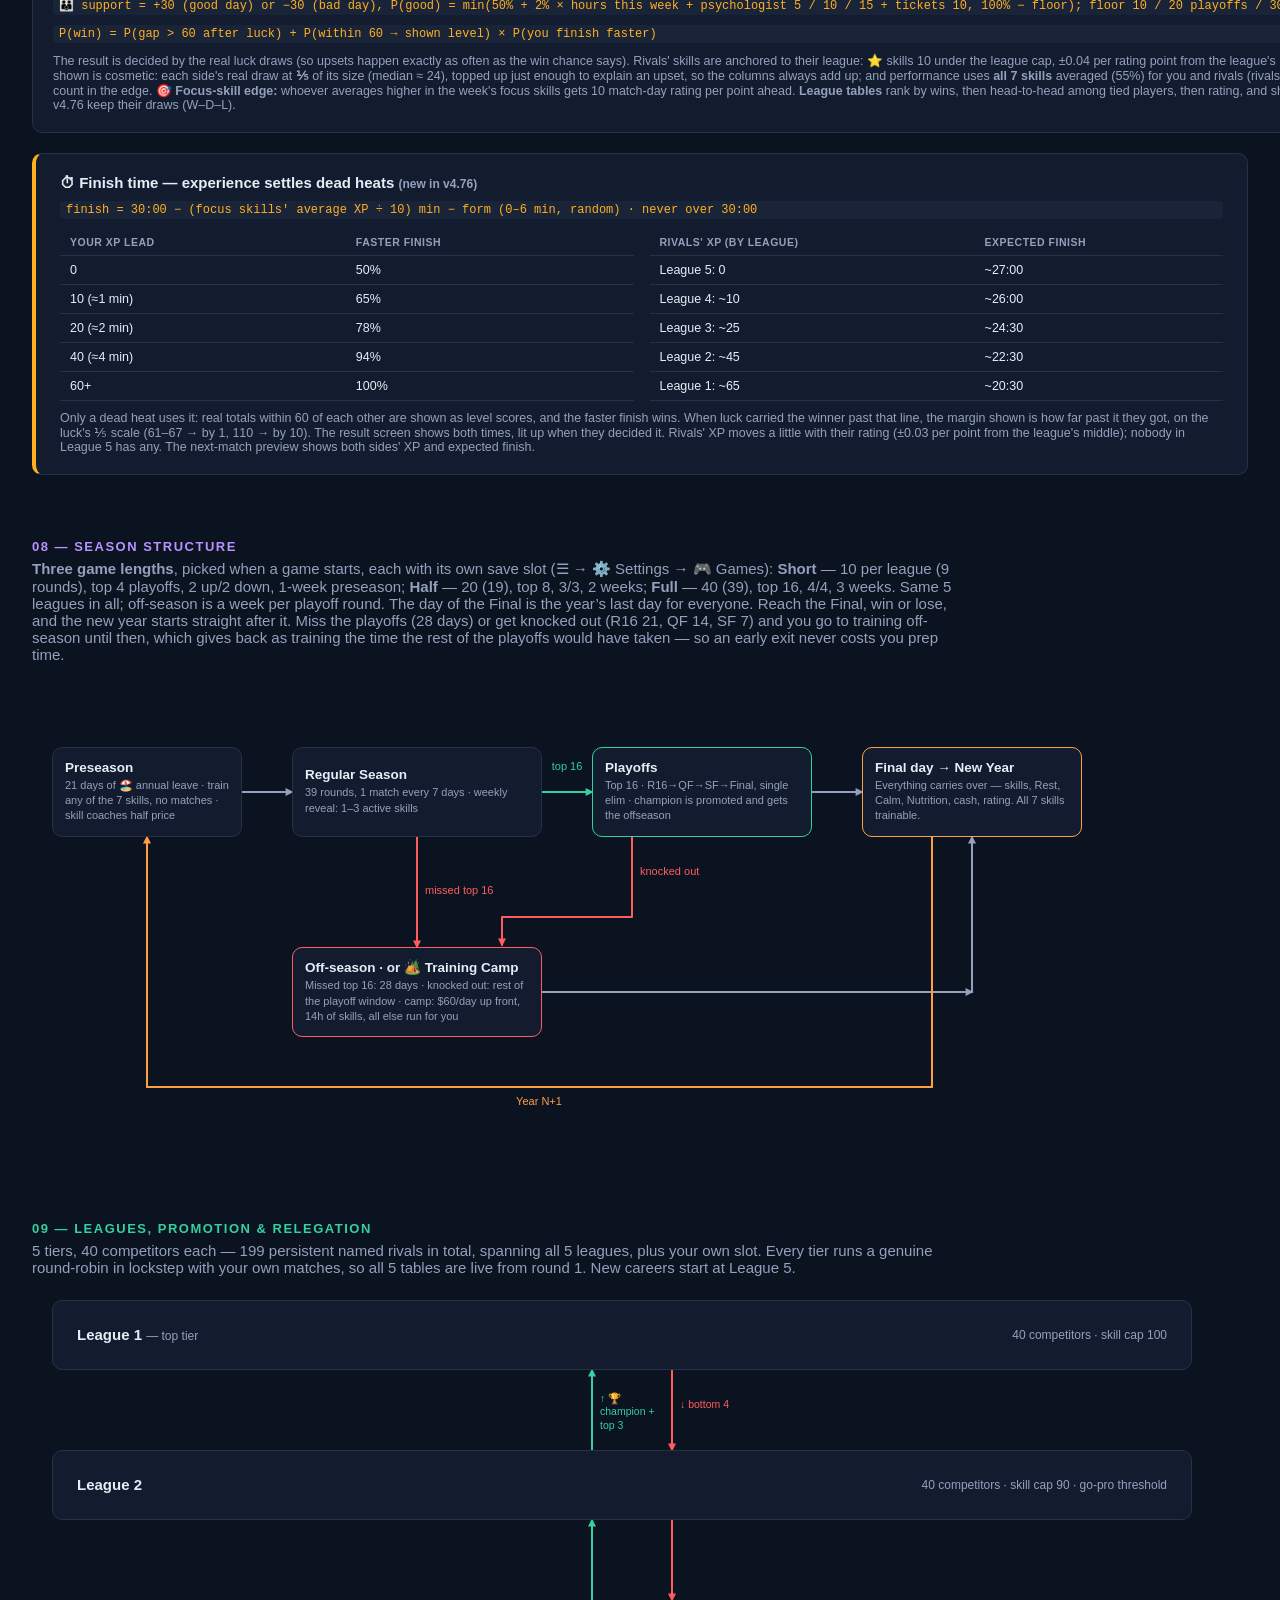
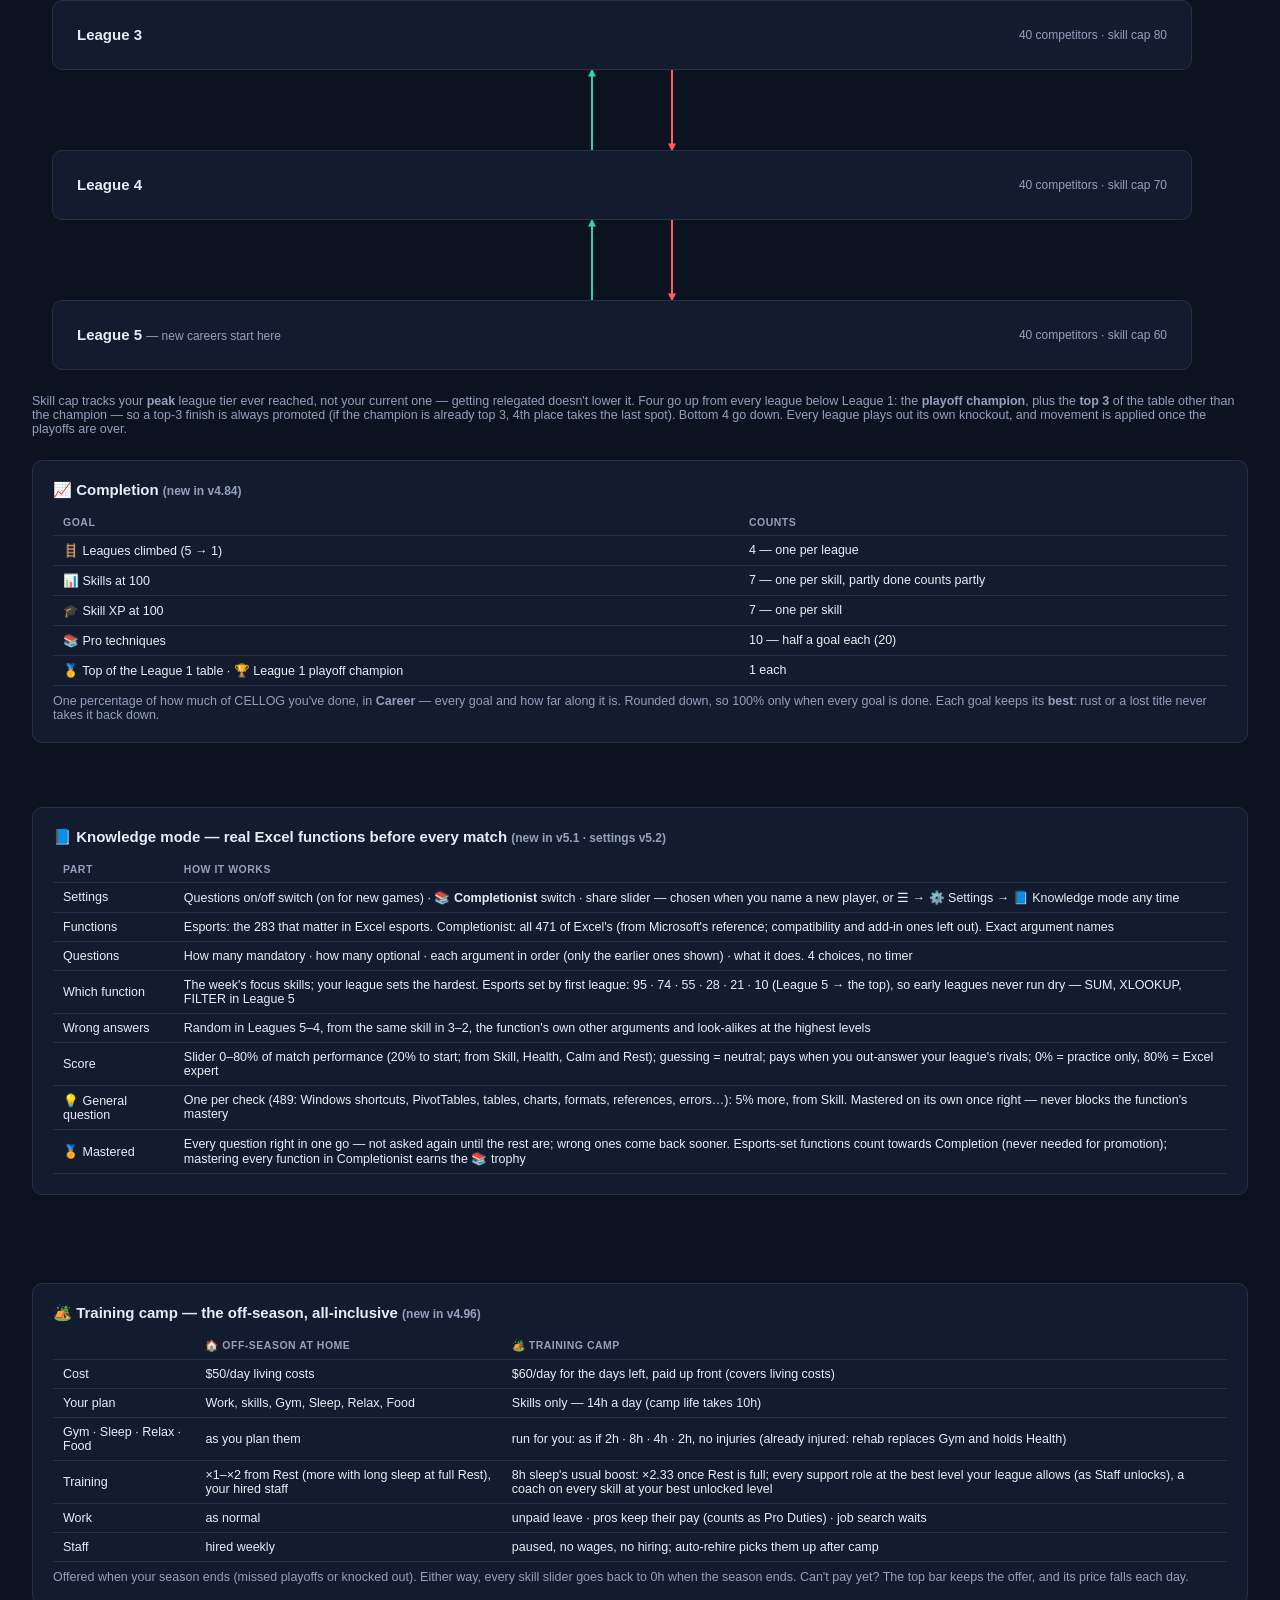
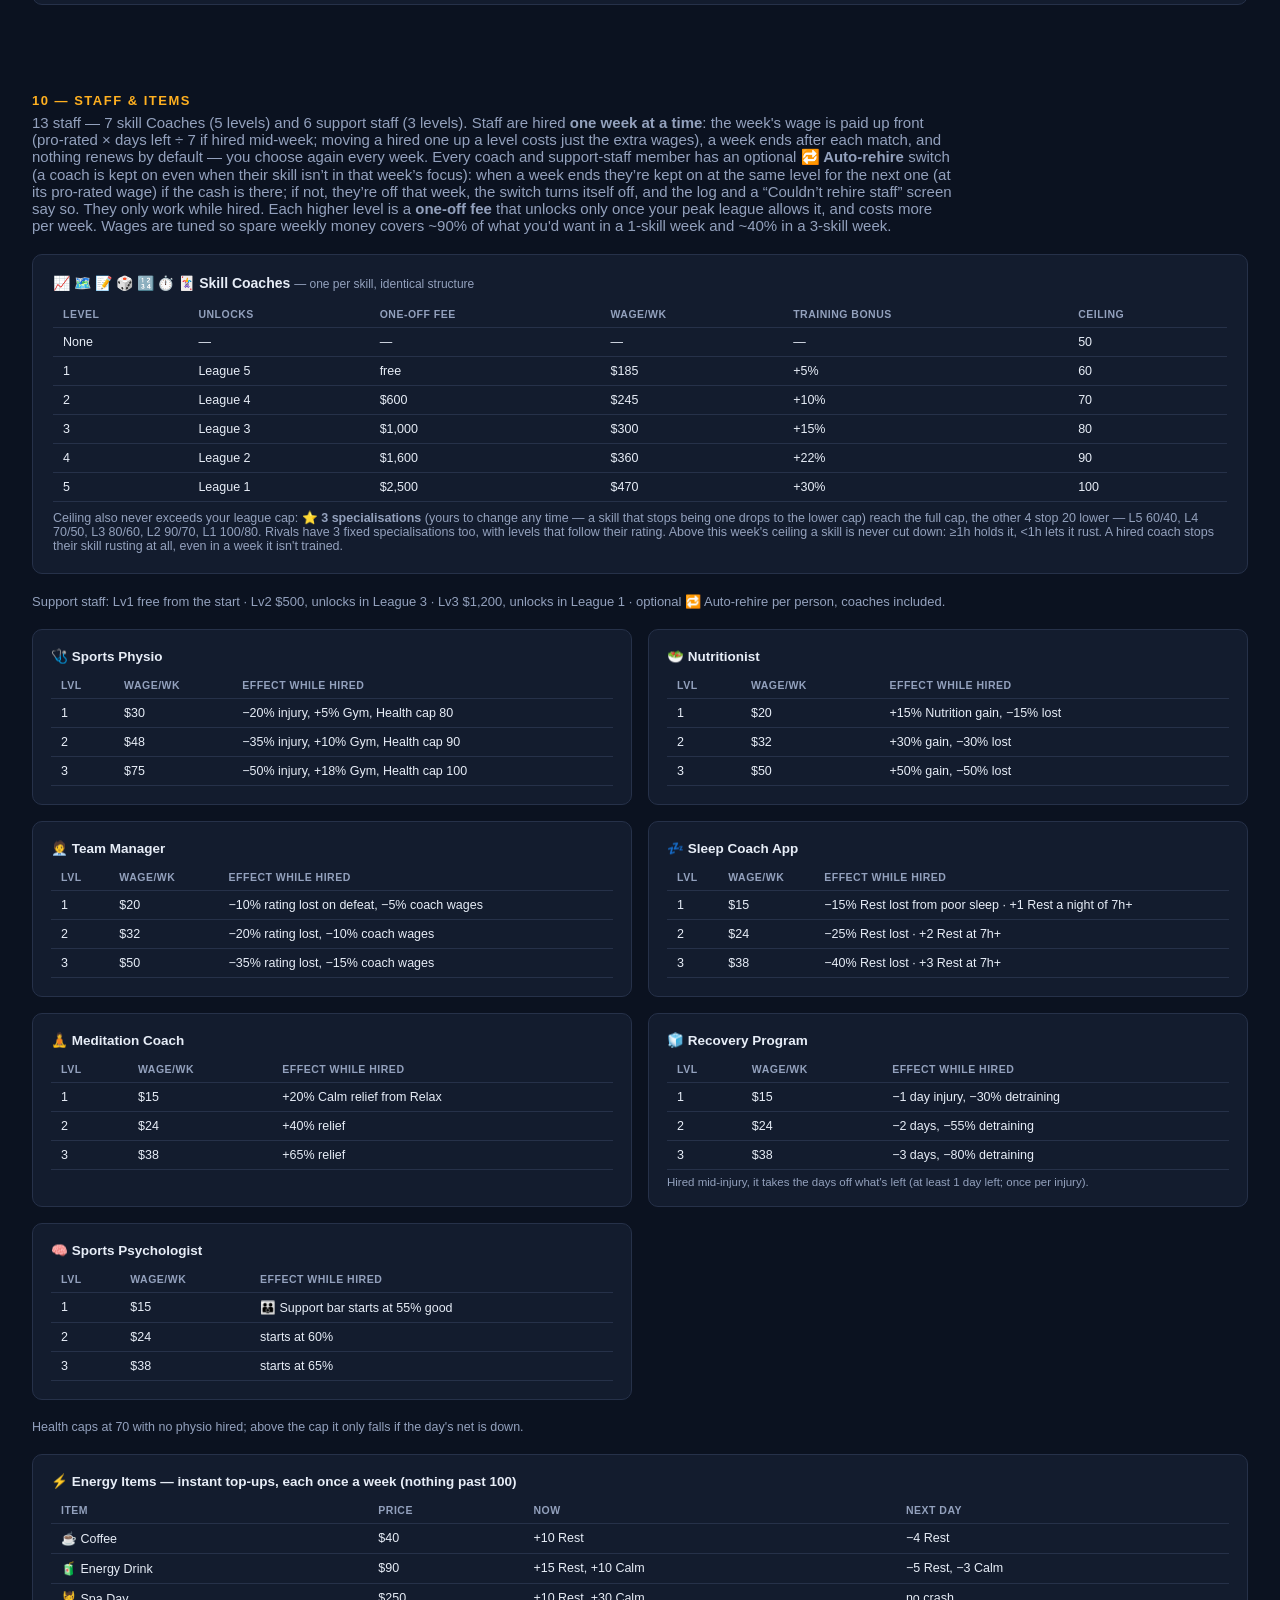
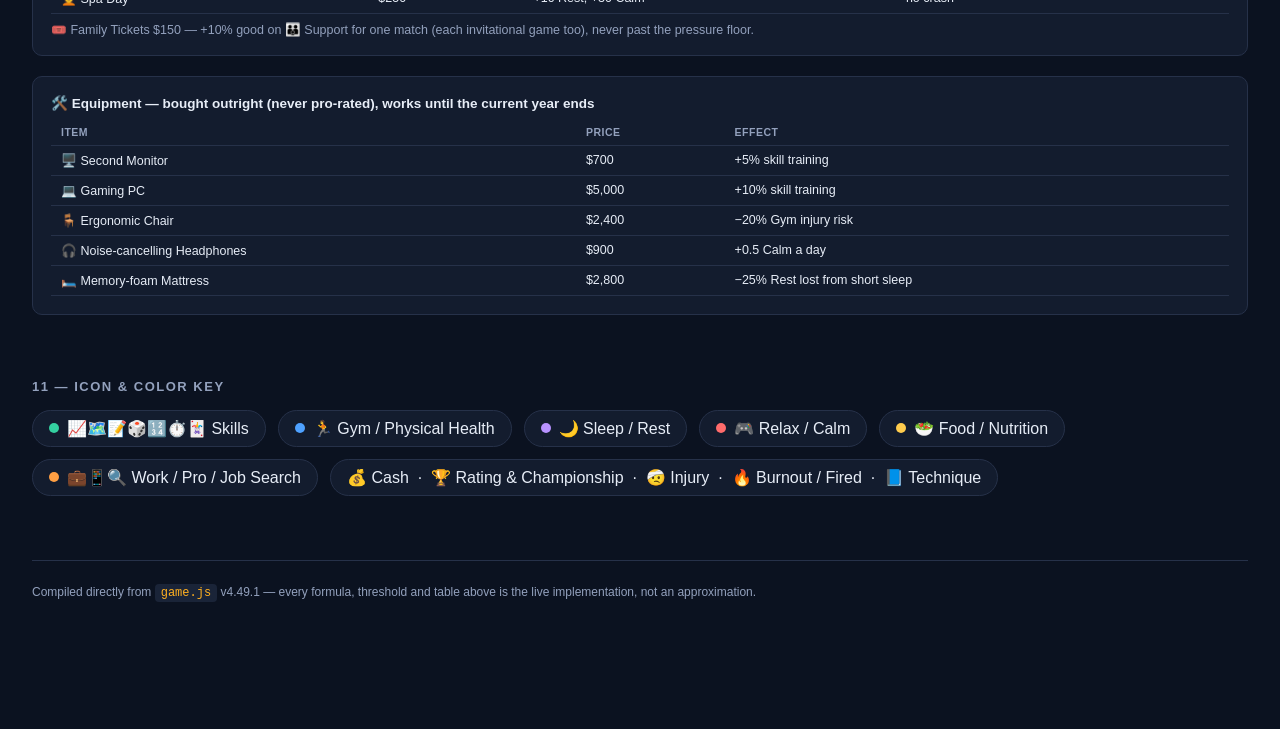
==== commit bd7b002c: "Experience balance tweak Co-Authored-By: Claude Opus 5.5 <noreply@anthropic.com> Claude-Session: htt" ====
--- a/guide/infographic.html
+++ b/guide/infographic.html
@@ -34,7 +34,7 @@
 <style>.ig-scroll{overflow-x:auto;-webkit-overflow-scrolling:touch}.ig-wrap{min-width:1180px}.cellog-back button{font:600 13px inherit;color:#e7edf7;background:#131c2e;border:1px solid #263149;border-radius:8px;padding:4px 10px}</style>
 </head>
 <body>
-<nav class="cellog-back"><a class="cellog-brand" href="../index.html" title="Back to the game"><small>←</small>CELLOG</a><a href="map.html">🗺️ Mechanics Map</a><button type="button" id="igFit">Fit width</button><span>v5.20.1</span></nav><div class="ig-scroll"><div class="ig-wrap">
+<nav class="cellog-back"><a class="cellog-brand" href="../index.html" title="Back to the game"><small>←</small>CELLOG</a><a href="map.html">🗺️ Mechanics Map</a><button type="button" id="igFit">Fit width</button><span>v5.20.2</span></nav><div class="ig-scroll"><div class="ig-wrap">
 
 <div style="width:100%;max-width:1320px;margin:0 auto;padding:56px 32px 140px;display:flex;flex-direction:column;gap:64px;box-sizing:border-box;">
 
@@ -42,7 +42,7 @@
 <div style="display:flex;flex-direction:column;gap:14px;">
   <div style="display:flex;align-items:center;gap:16px;flex-wrap:wrap;">
     <div style="font-size:42px;font-weight:800;letter-spacing:0.3px;">CELLOG Mechanics Infographic</div>
-    <div style="background:var(--bg-elev);border:1px solid var(--border);border-radius:999px;padding:6px 14px;font-size:13px;color:var(--text-dim);font-family:ui-monospace,monospace;">v5.20.1</div>
+    <div style="background:var(--bg-elev);border:1px solid var(--border);border-radius:999px;padding:6px 14px;font-size:13px;color:var(--text-dim);font-family:ui-monospace,monospace;">v5.20.2</div>
   </div>
   <div style="font-size:18px;color:var(--text-dim);max-width:920px;line-height:1.55;">Every mechanic, threshold and formula behind the Excel esports manager sim — exactly as implemented in <code>game.js</code>, laid out as one connected system.</div>
 </div>
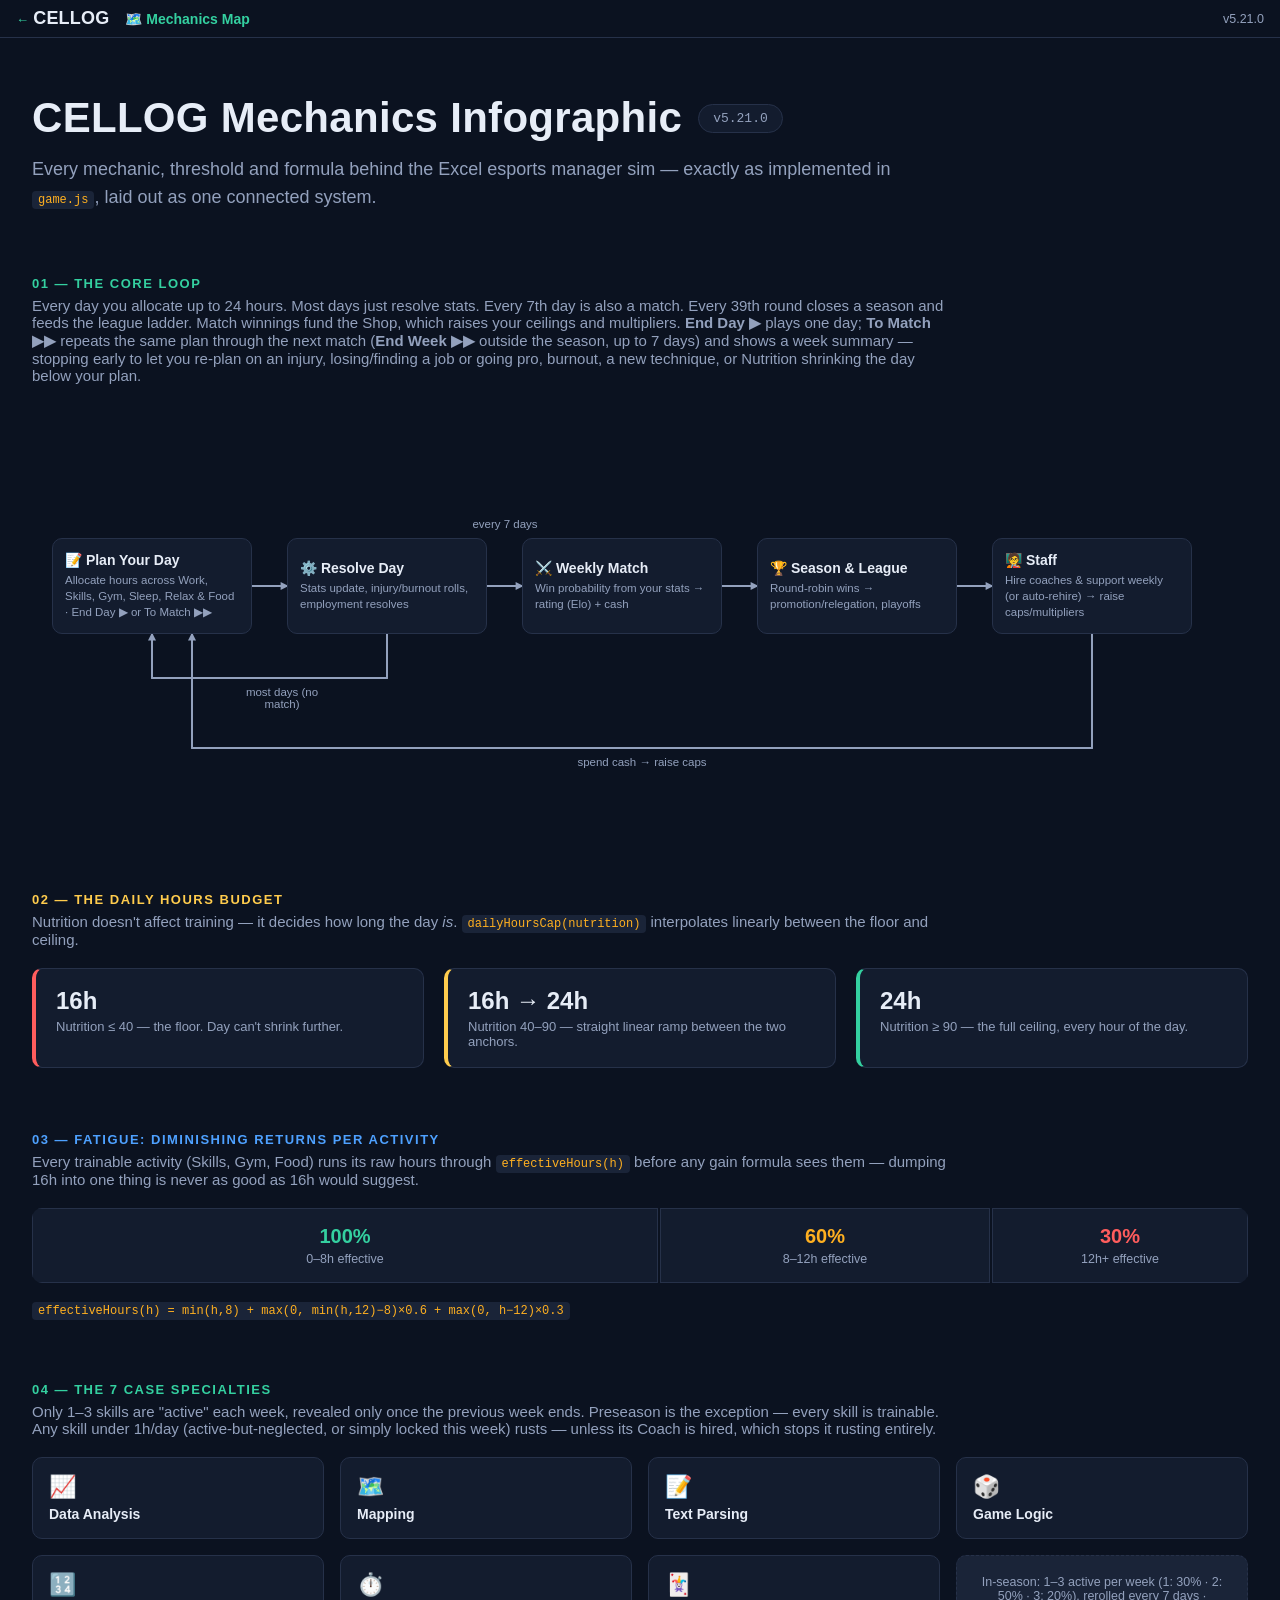
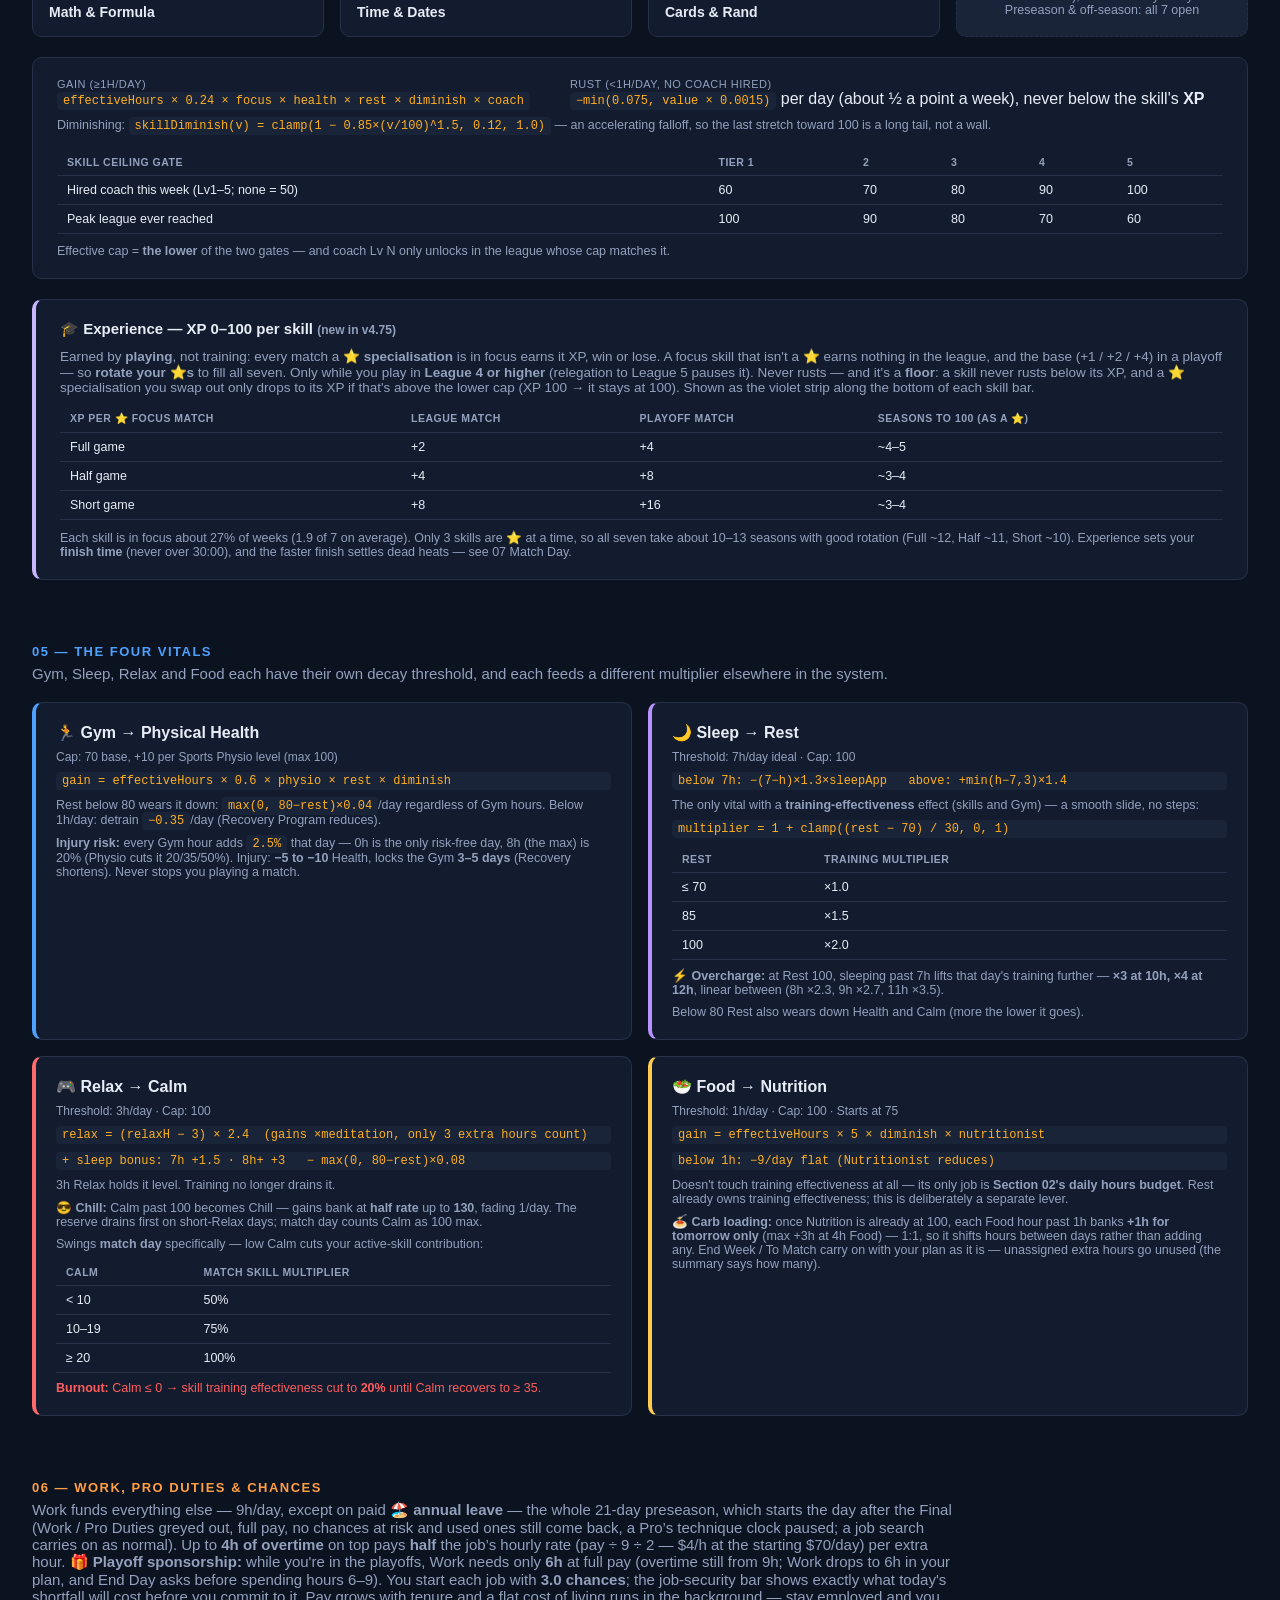
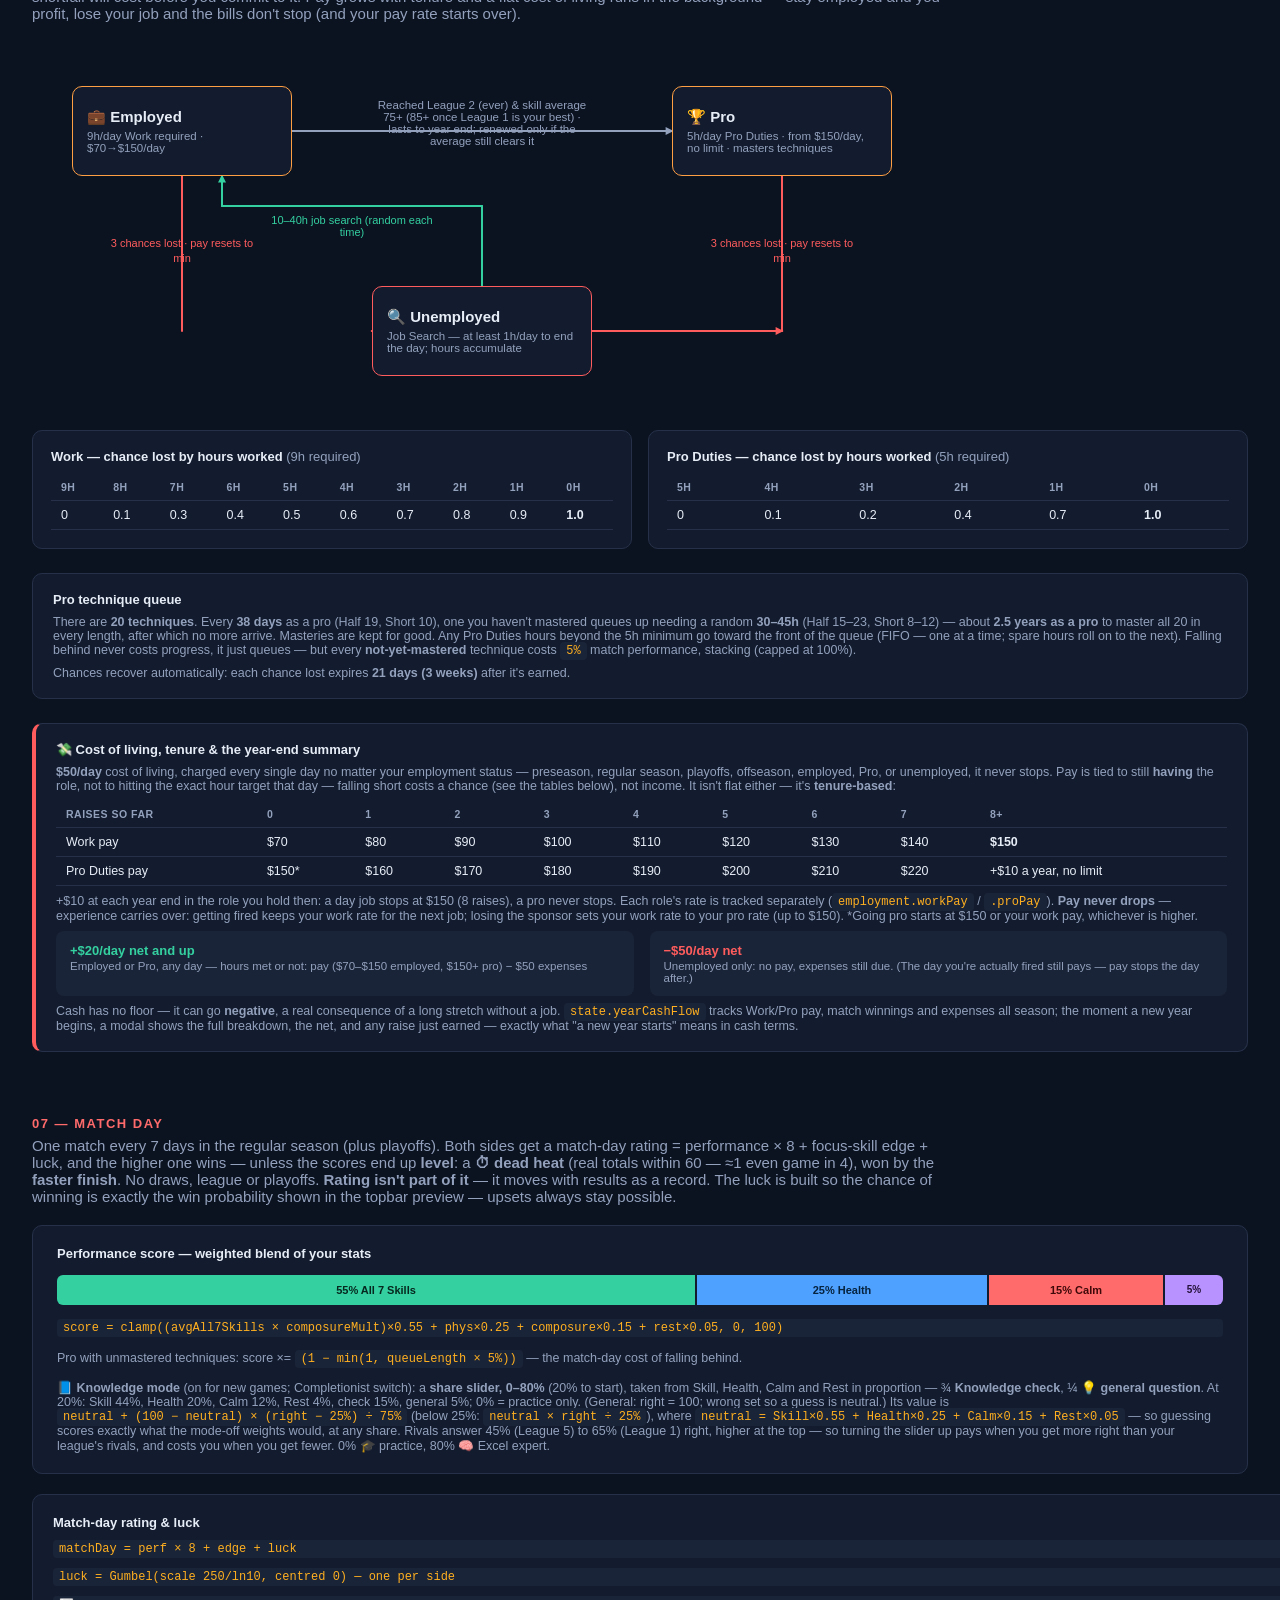
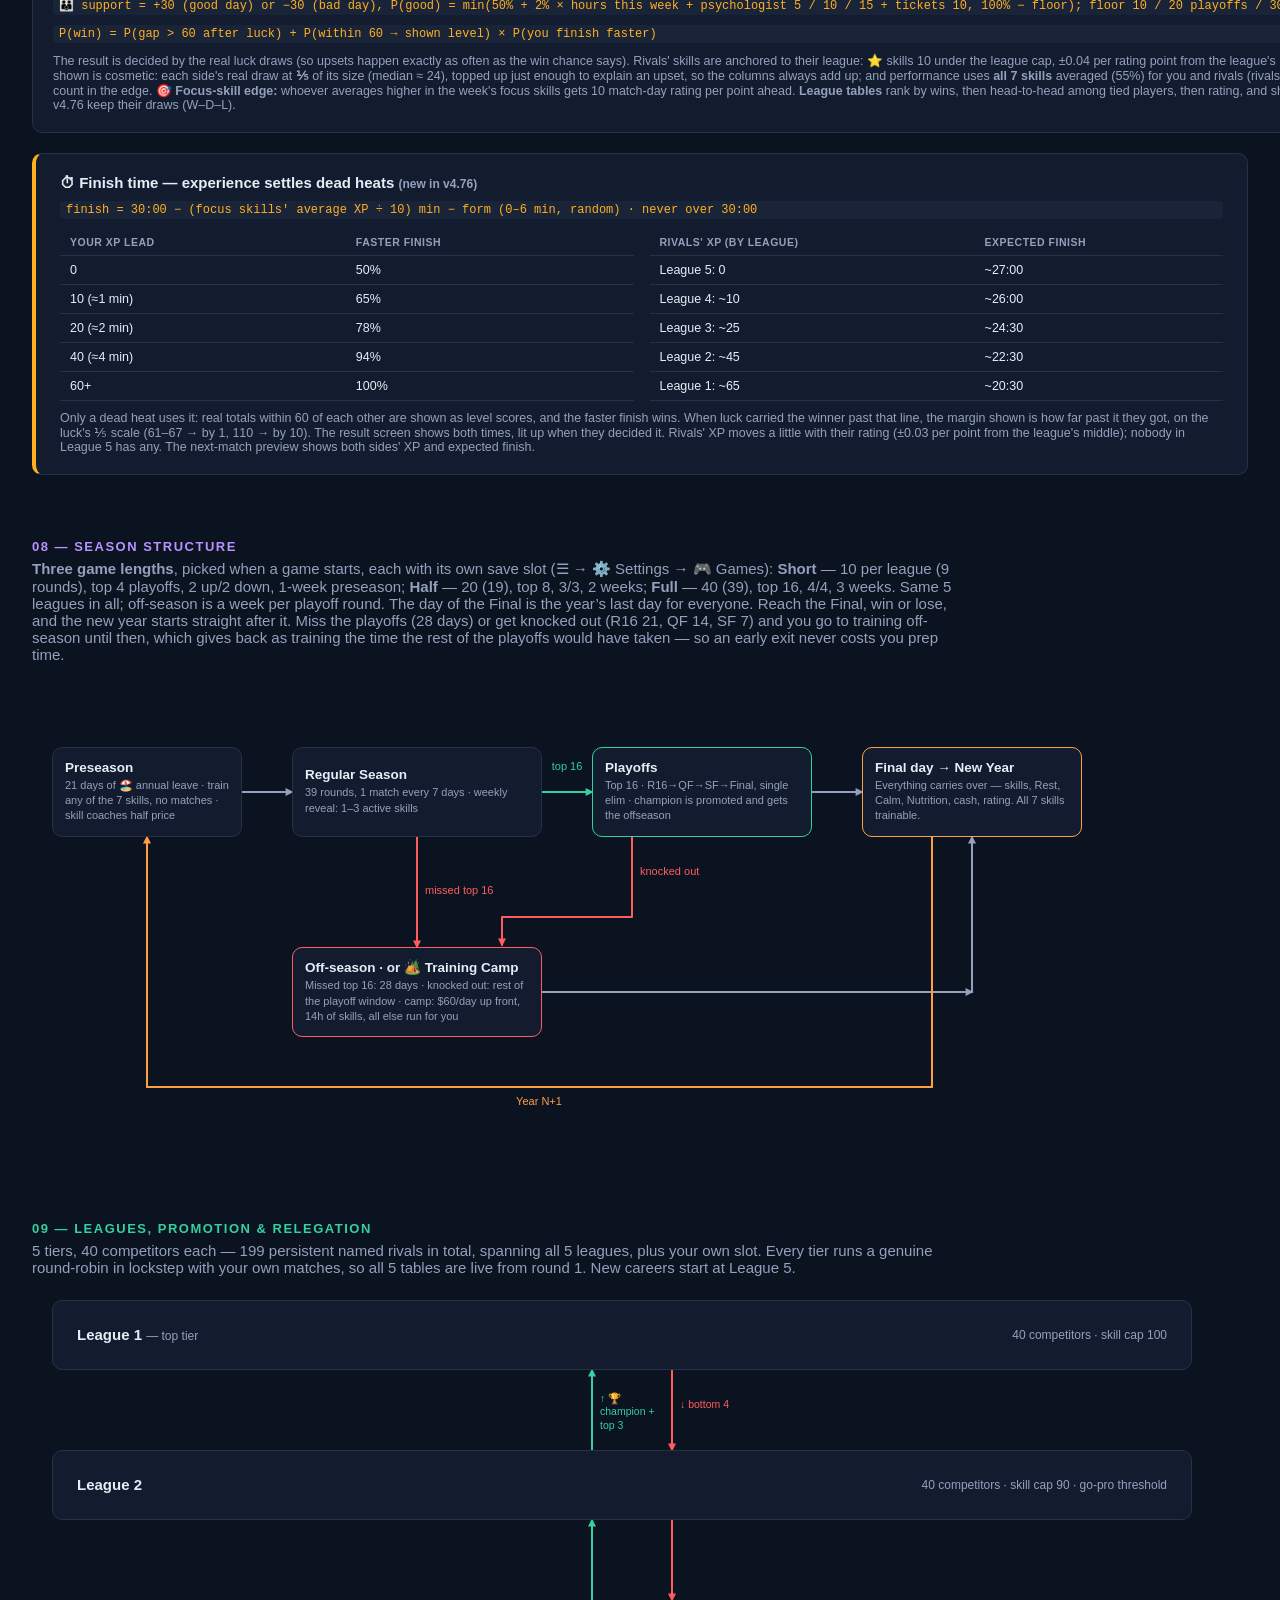
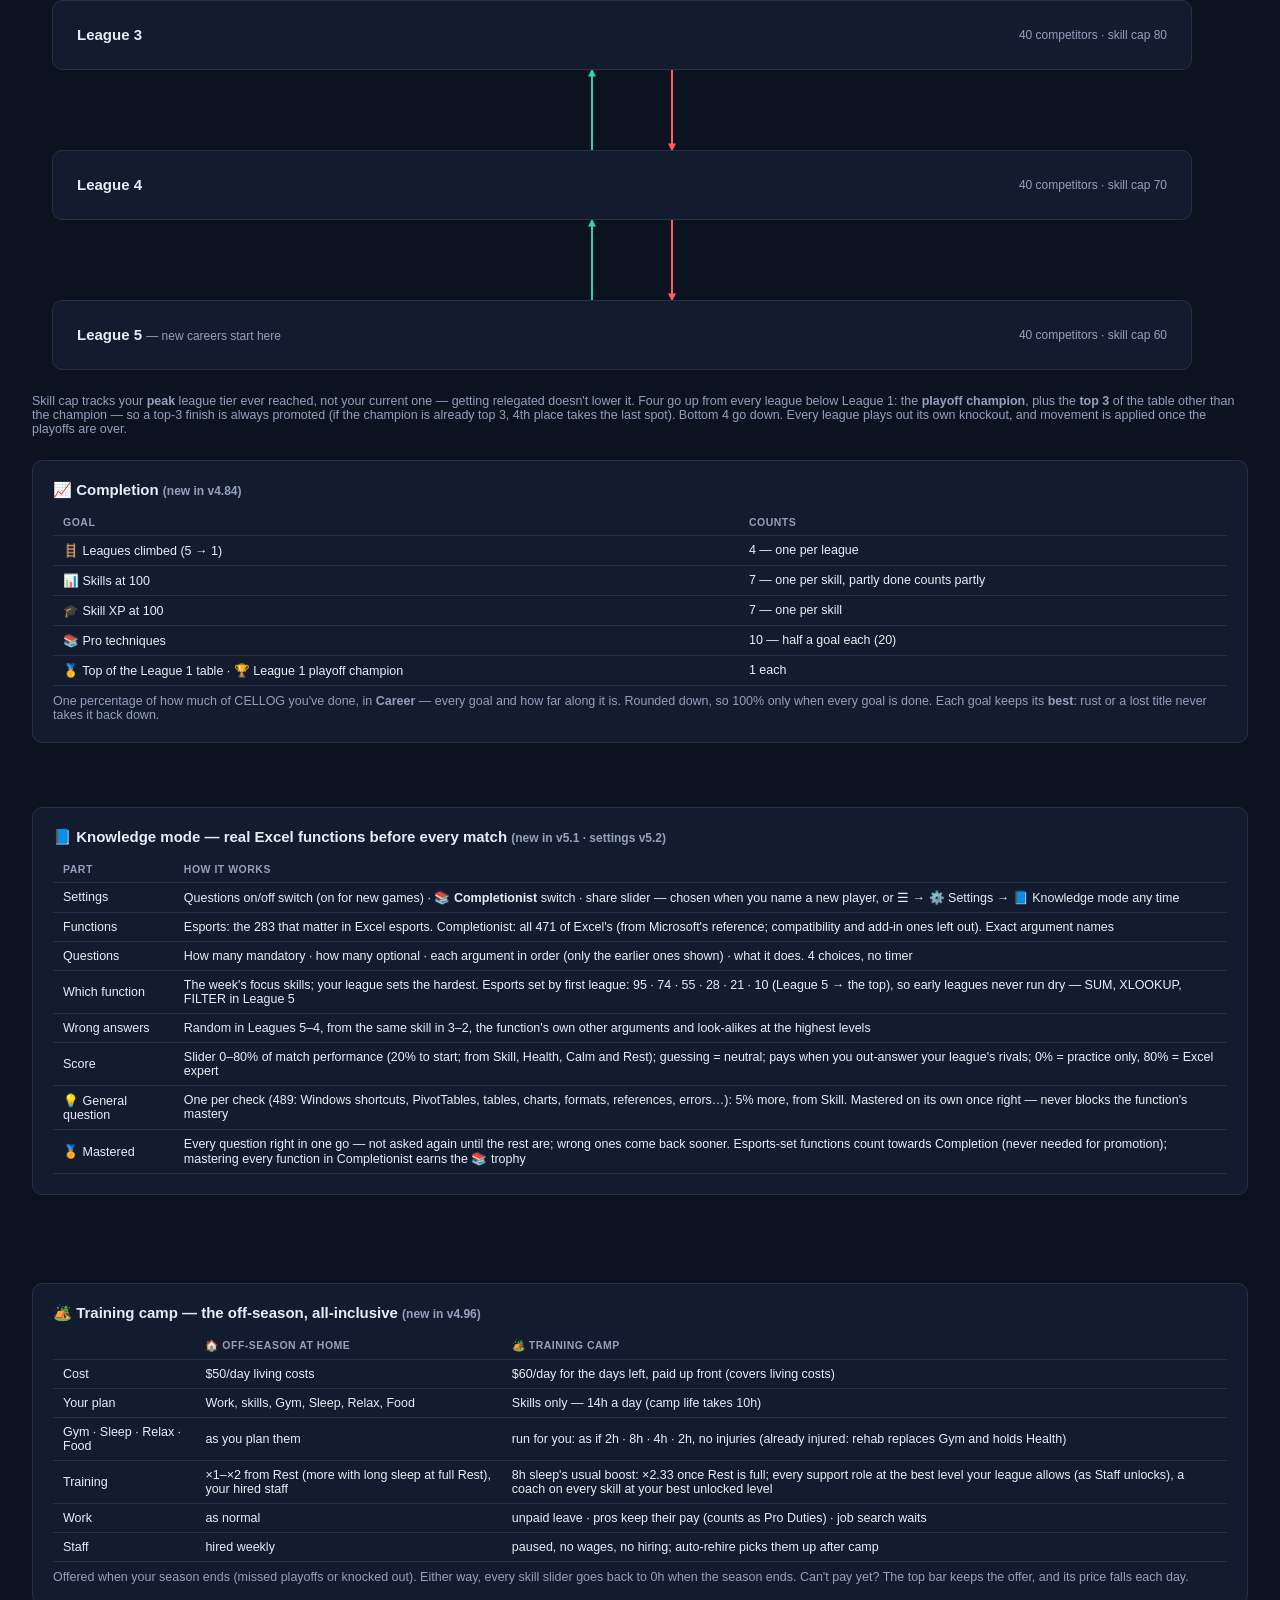
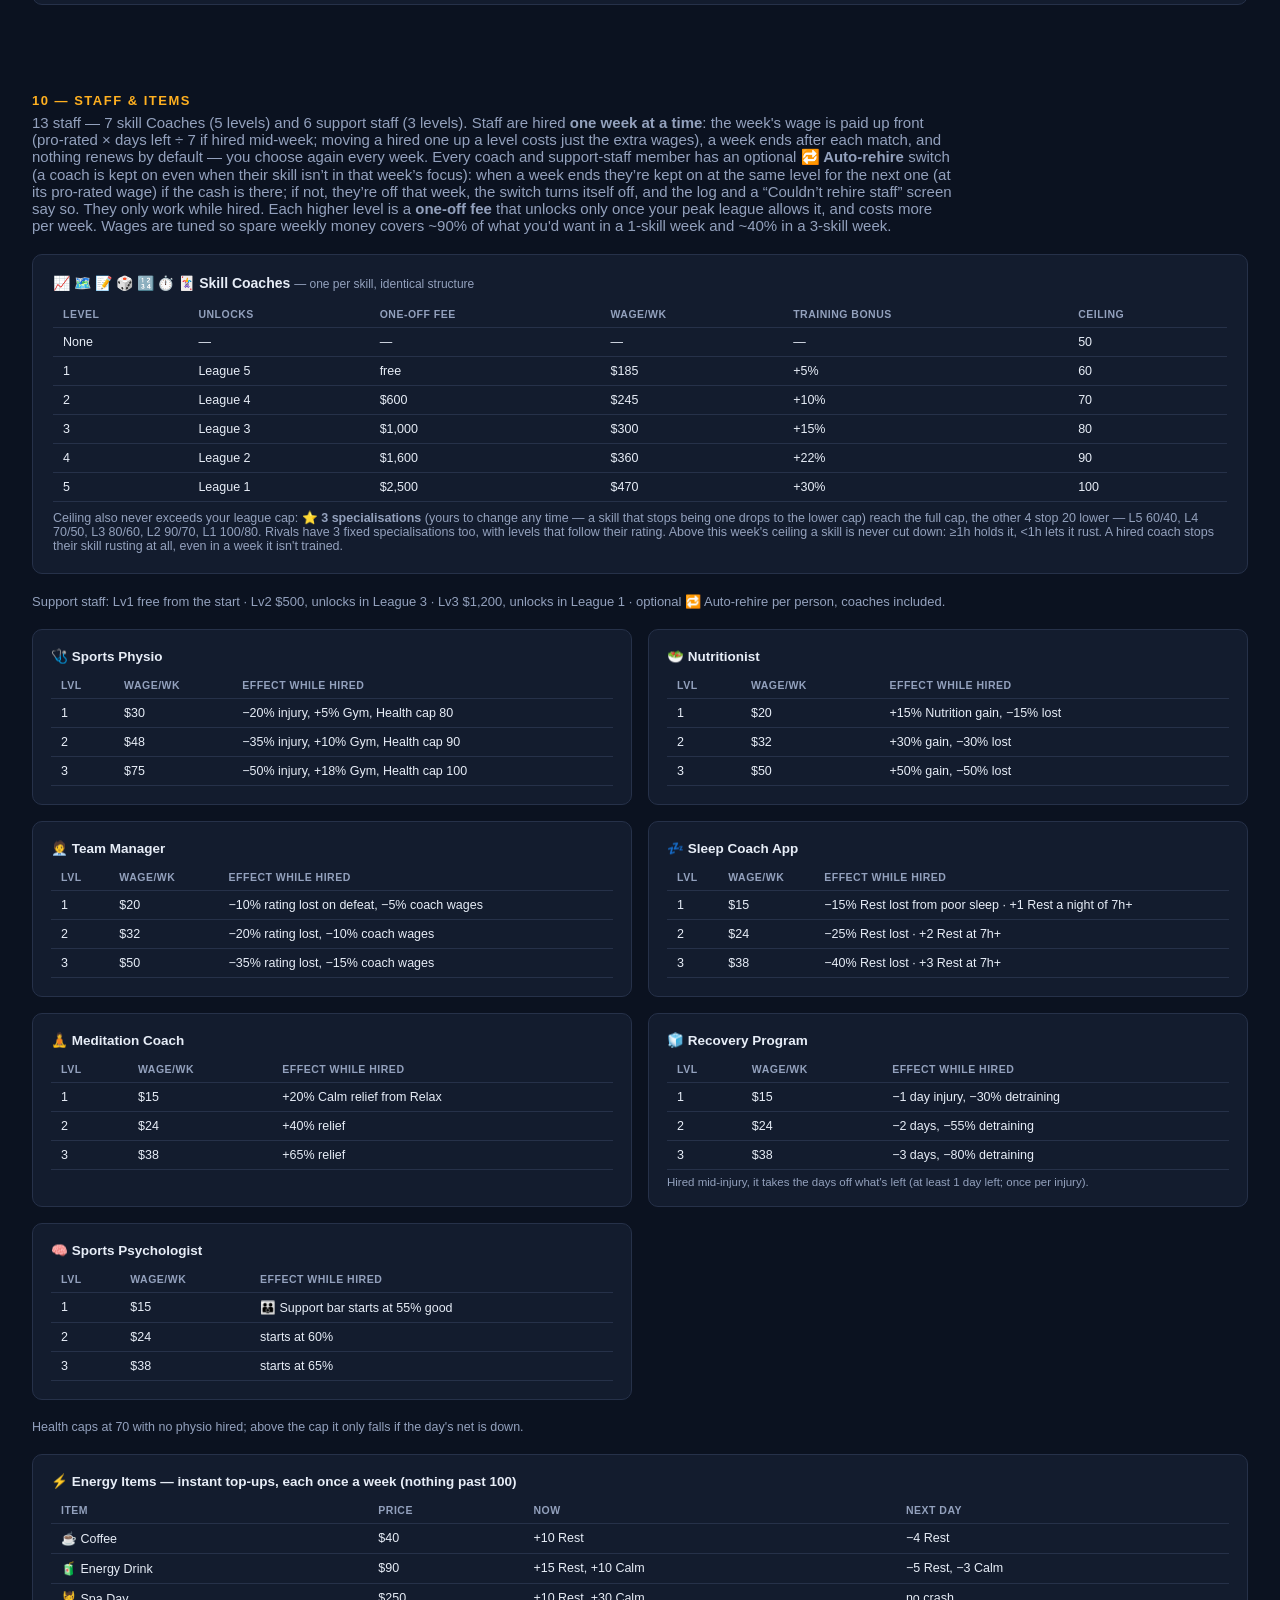
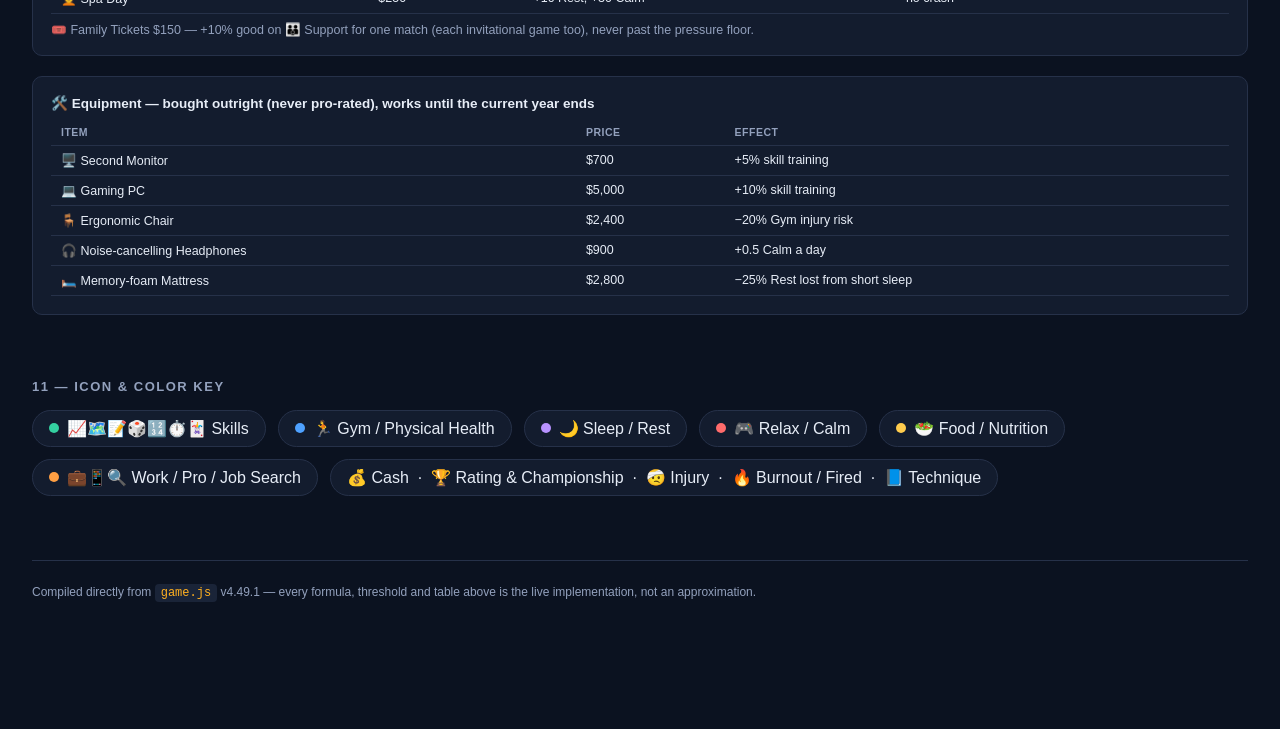
==== commit ccd895e2: "End Day warns about hours that won't do anything Co-Authored-By: Claude Opus 5.5 <noreply@anthropic." ====
--- a/guide/infographic.html
+++ b/guide/infographic.html
@@ -34,7 +34,7 @@
 <style>.ig-scroll{overflow-x:auto;-webkit-overflow-scrolling:touch}.ig-wrap{min-width:1180px}.cellog-back button{font:600 13px inherit;color:#e7edf7;background:#131c2e;border:1px solid #263149;border-radius:8px;padding:4px 10px}</style>
 </head>
 <body>
-<nav class="cellog-back"><a class="cellog-brand" href="../index.html" title="Back to the game"><small>←</small>CELLOG</a><a href="map.html">🗺️ Mechanics Map</a><button type="button" id="igFit">Fit width</button><span>v5.20.2</span></nav><div class="ig-scroll"><div class="ig-wrap">
+<nav class="cellog-back"><a class="cellog-brand" href="../index.html" title="Back to the game"><small>←</small>CELLOG</a><a href="map.html">🗺️ Mechanics Map</a><button type="button" id="igFit">Fit width</button><span>v5.21.0</span></nav><div class="ig-scroll"><div class="ig-wrap">
 
 <div style="width:100%;max-width:1320px;margin:0 auto;padding:56px 32px 140px;display:flex;flex-direction:column;gap:64px;box-sizing:border-box;">
 
@@ -42,7 +42,7 @@
 <div style="display:flex;flex-direction:column;gap:14px;">
   <div style="display:flex;align-items:center;gap:16px;flex-wrap:wrap;">
     <div style="font-size:42px;font-weight:800;letter-spacing:0.3px;">CELLOG Mechanics Infographic</div>
-    <div style="background:var(--bg-elev);border:1px solid var(--border);border-radius:999px;padding:6px 14px;font-size:13px;color:var(--text-dim);font-family:ui-monospace,monospace;">v5.20.2</div>
+    <div style="background:var(--bg-elev);border:1px solid var(--border);border-radius:999px;padding:6px 14px;font-size:13px;color:var(--text-dim);font-family:ui-monospace,monospace;">v5.21.0</div>
   </div>
   <div style="font-size:18px;color:var(--text-dim);max-width:920px;line-height:1.55;">Every mechanic, threshold and formula behind the Excel esports manager sim — exactly as implemented in <code>game.js</code>, laid out as one connected system.</div>
 </div>
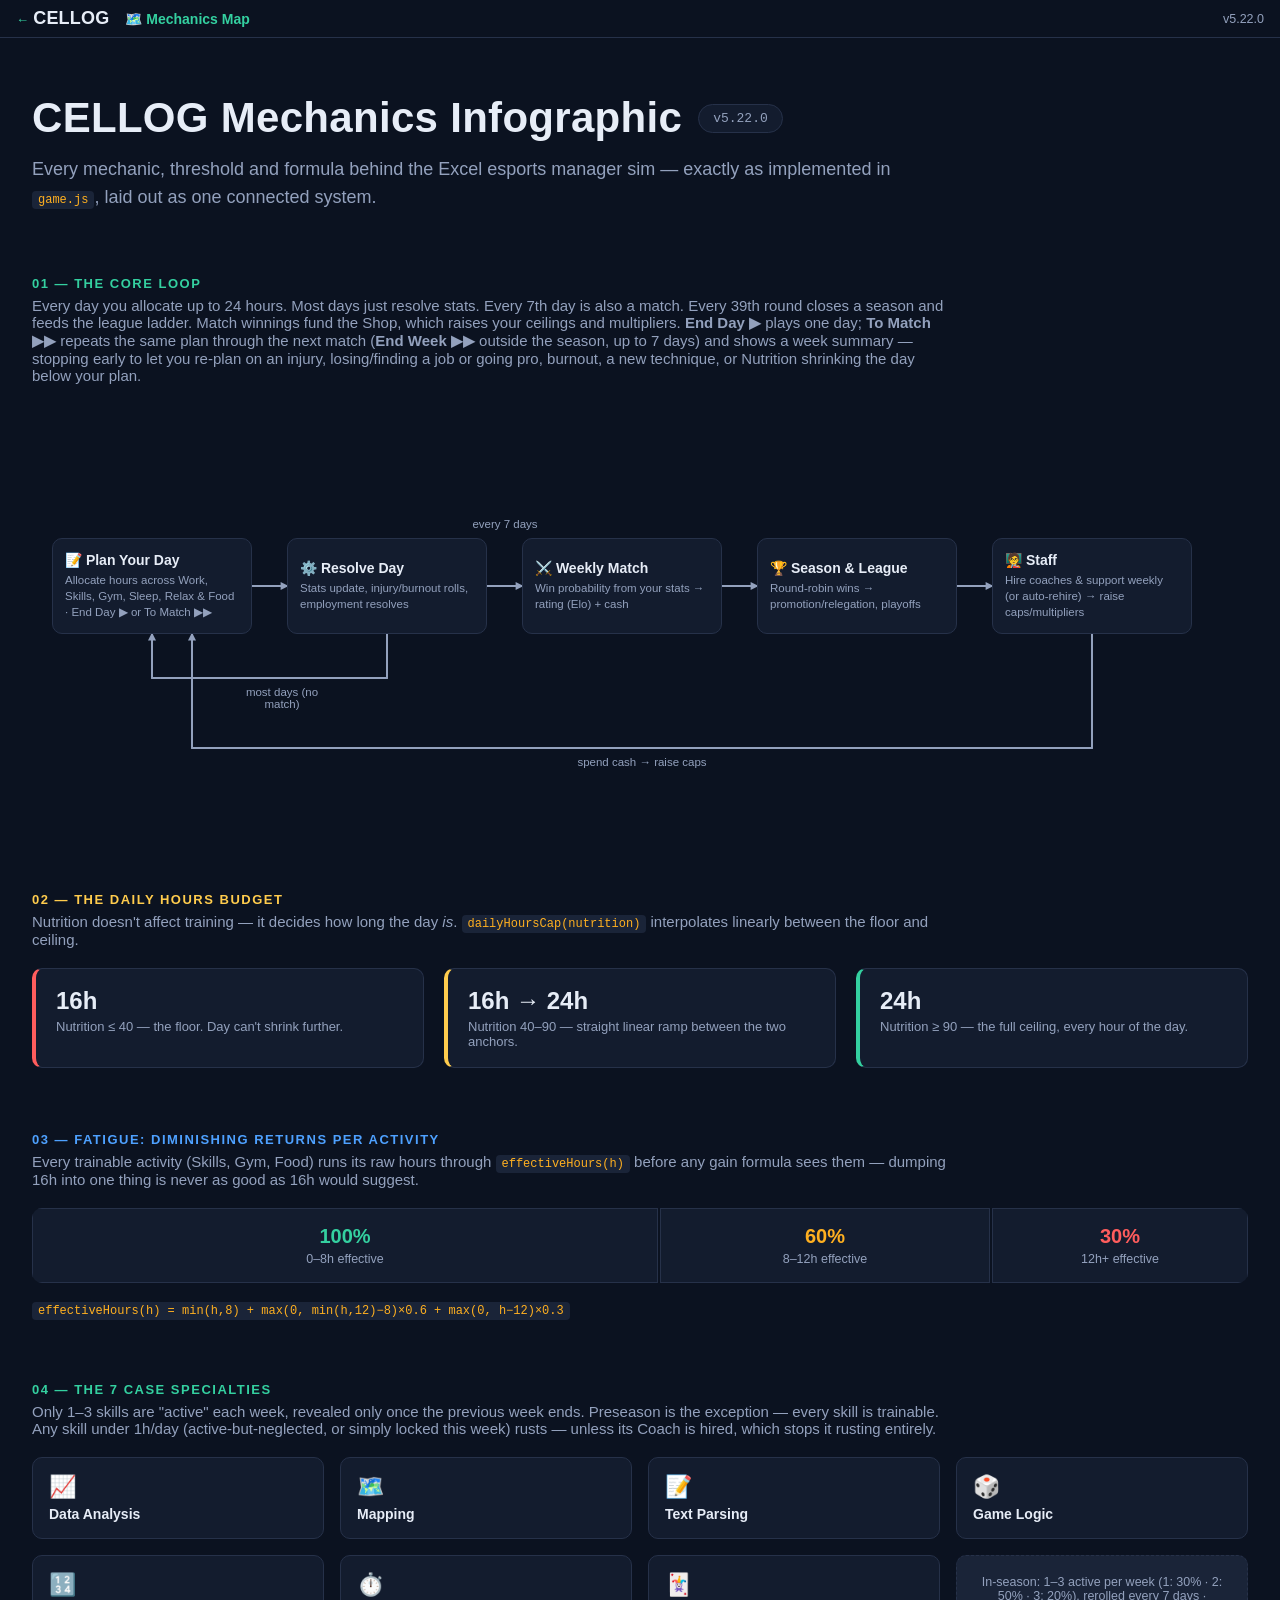
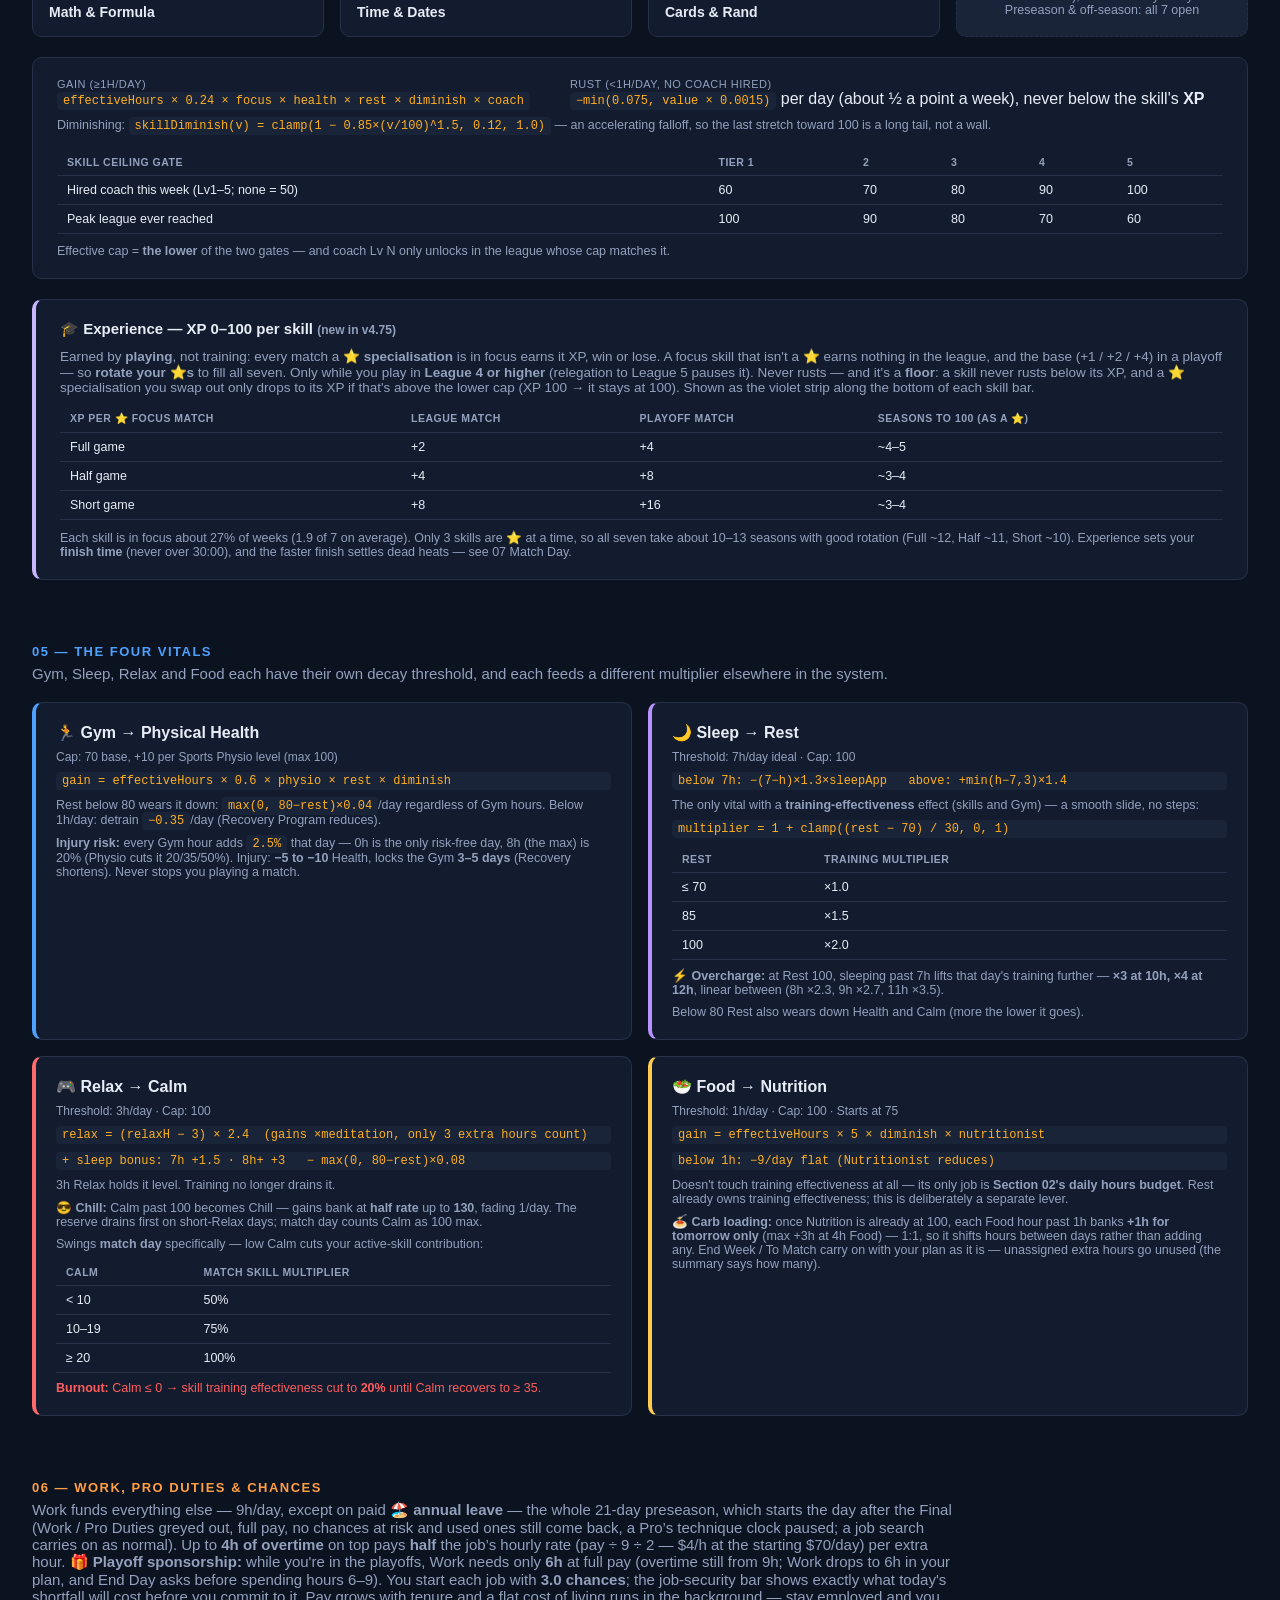
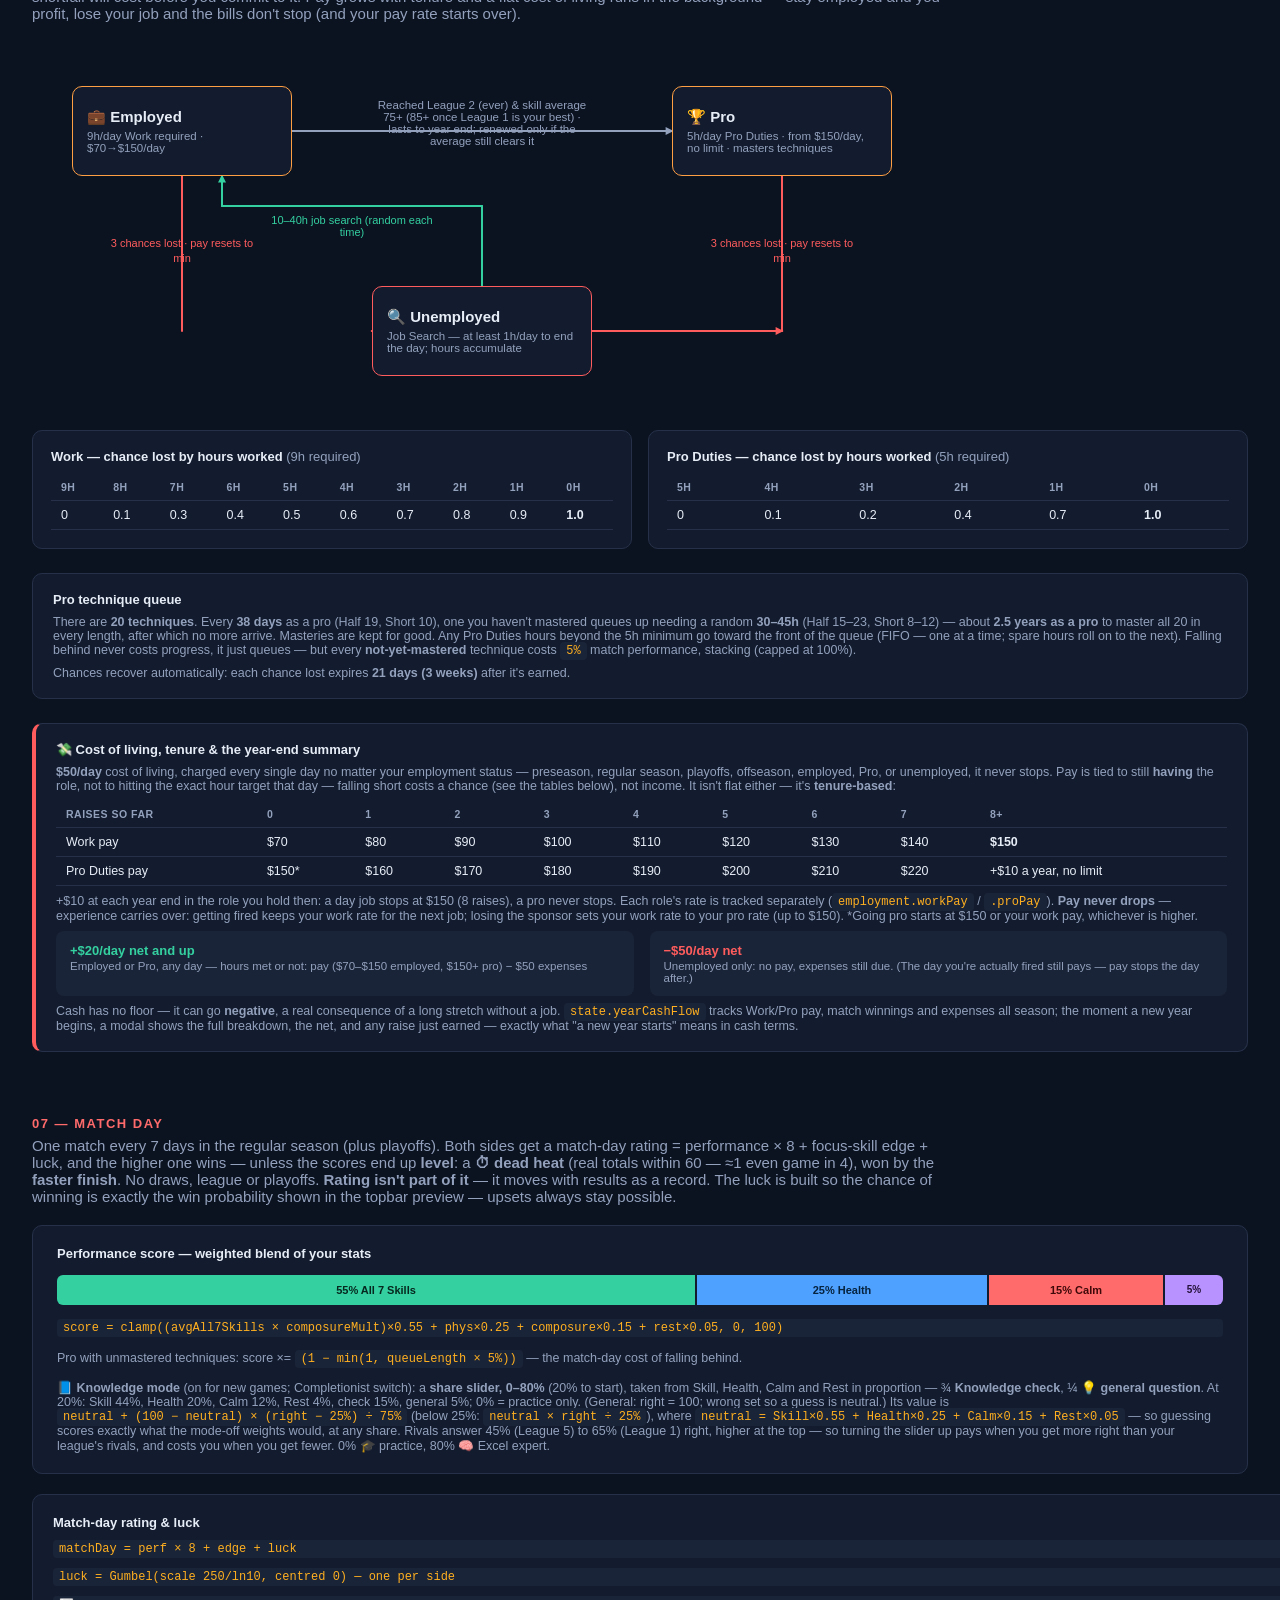
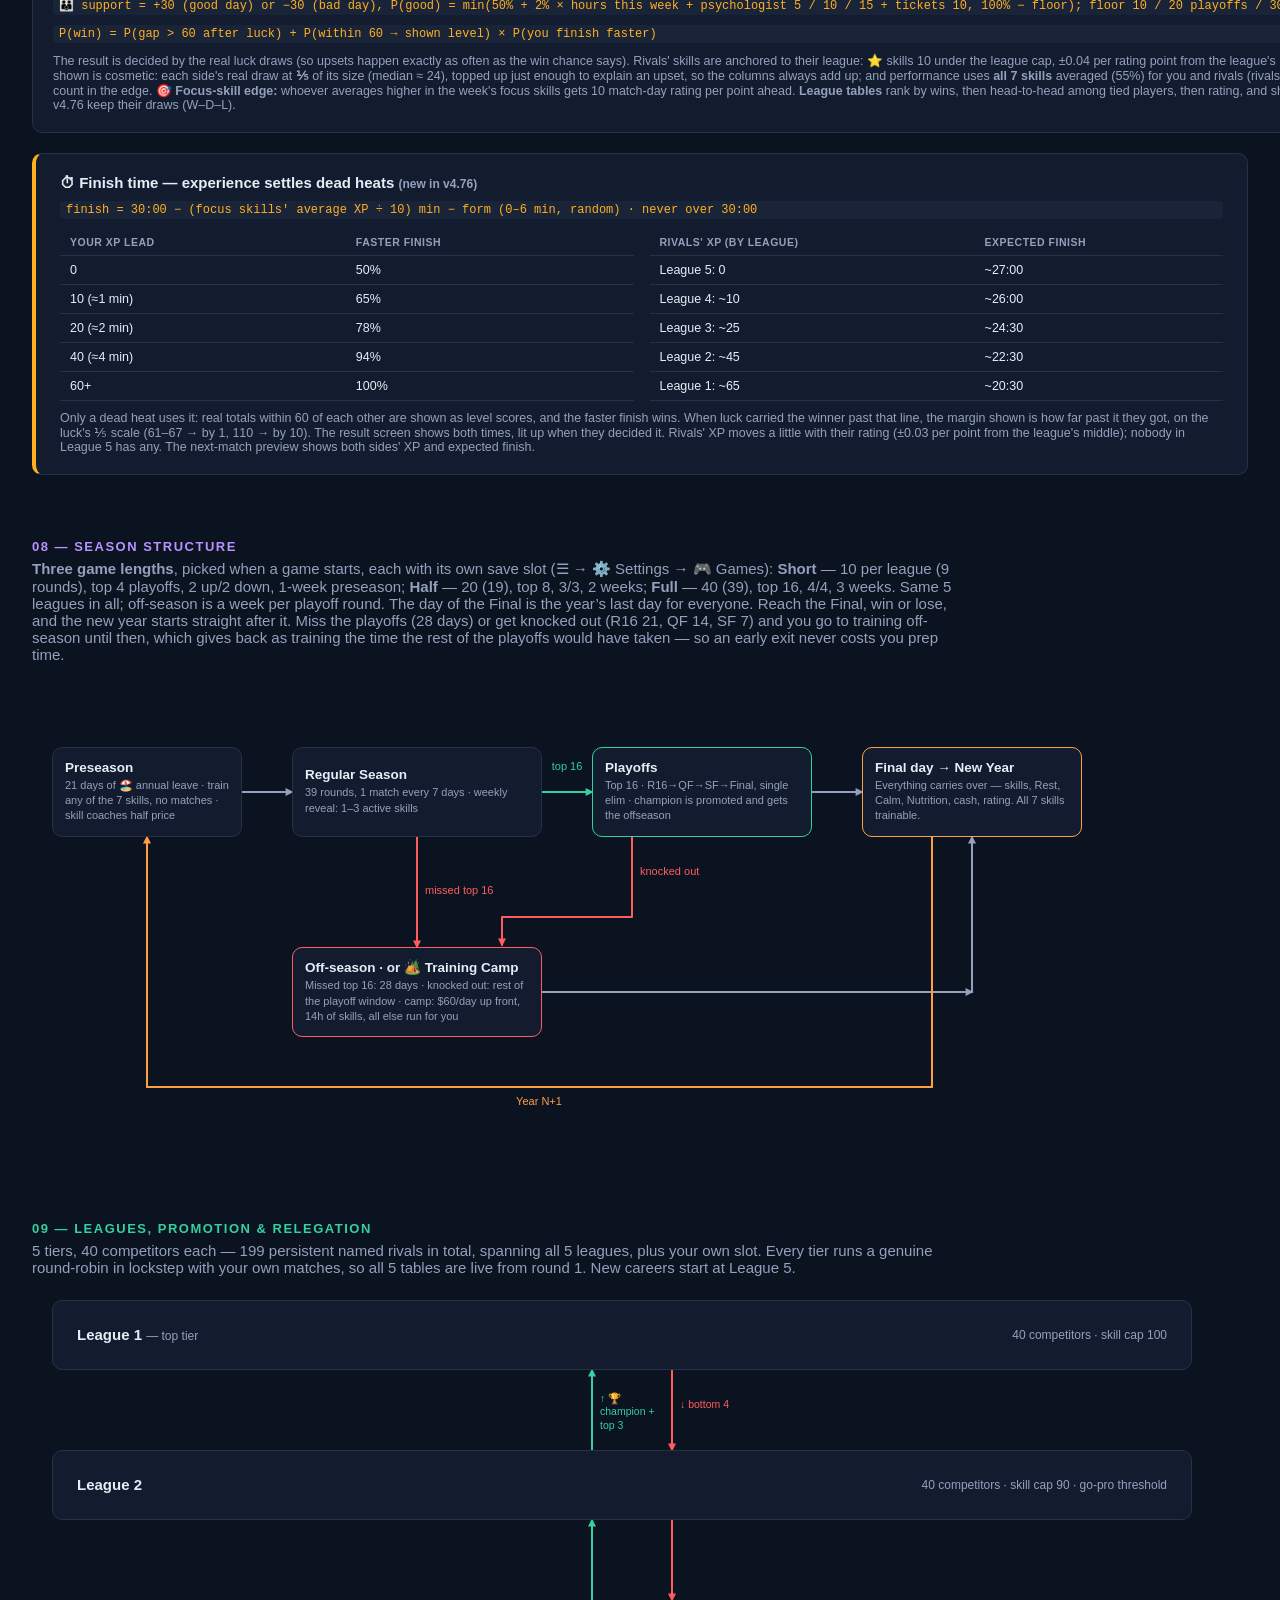
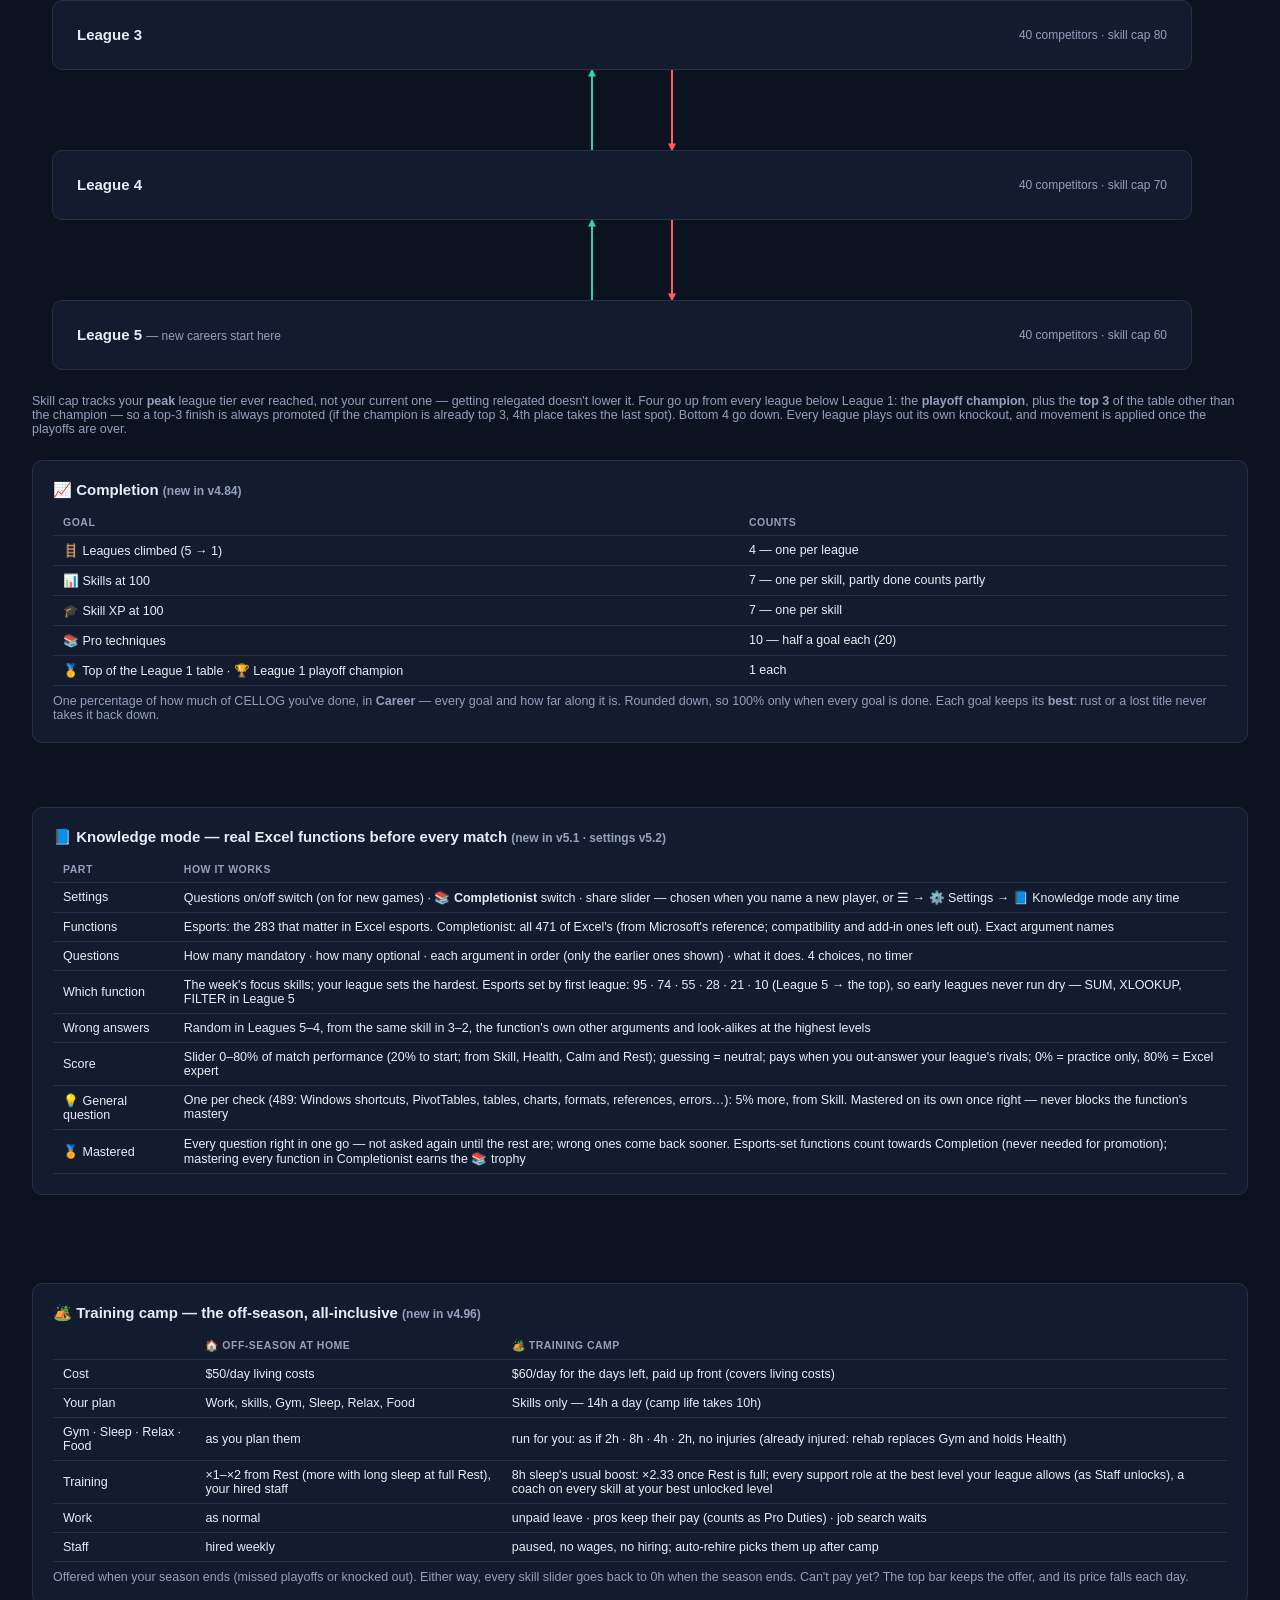
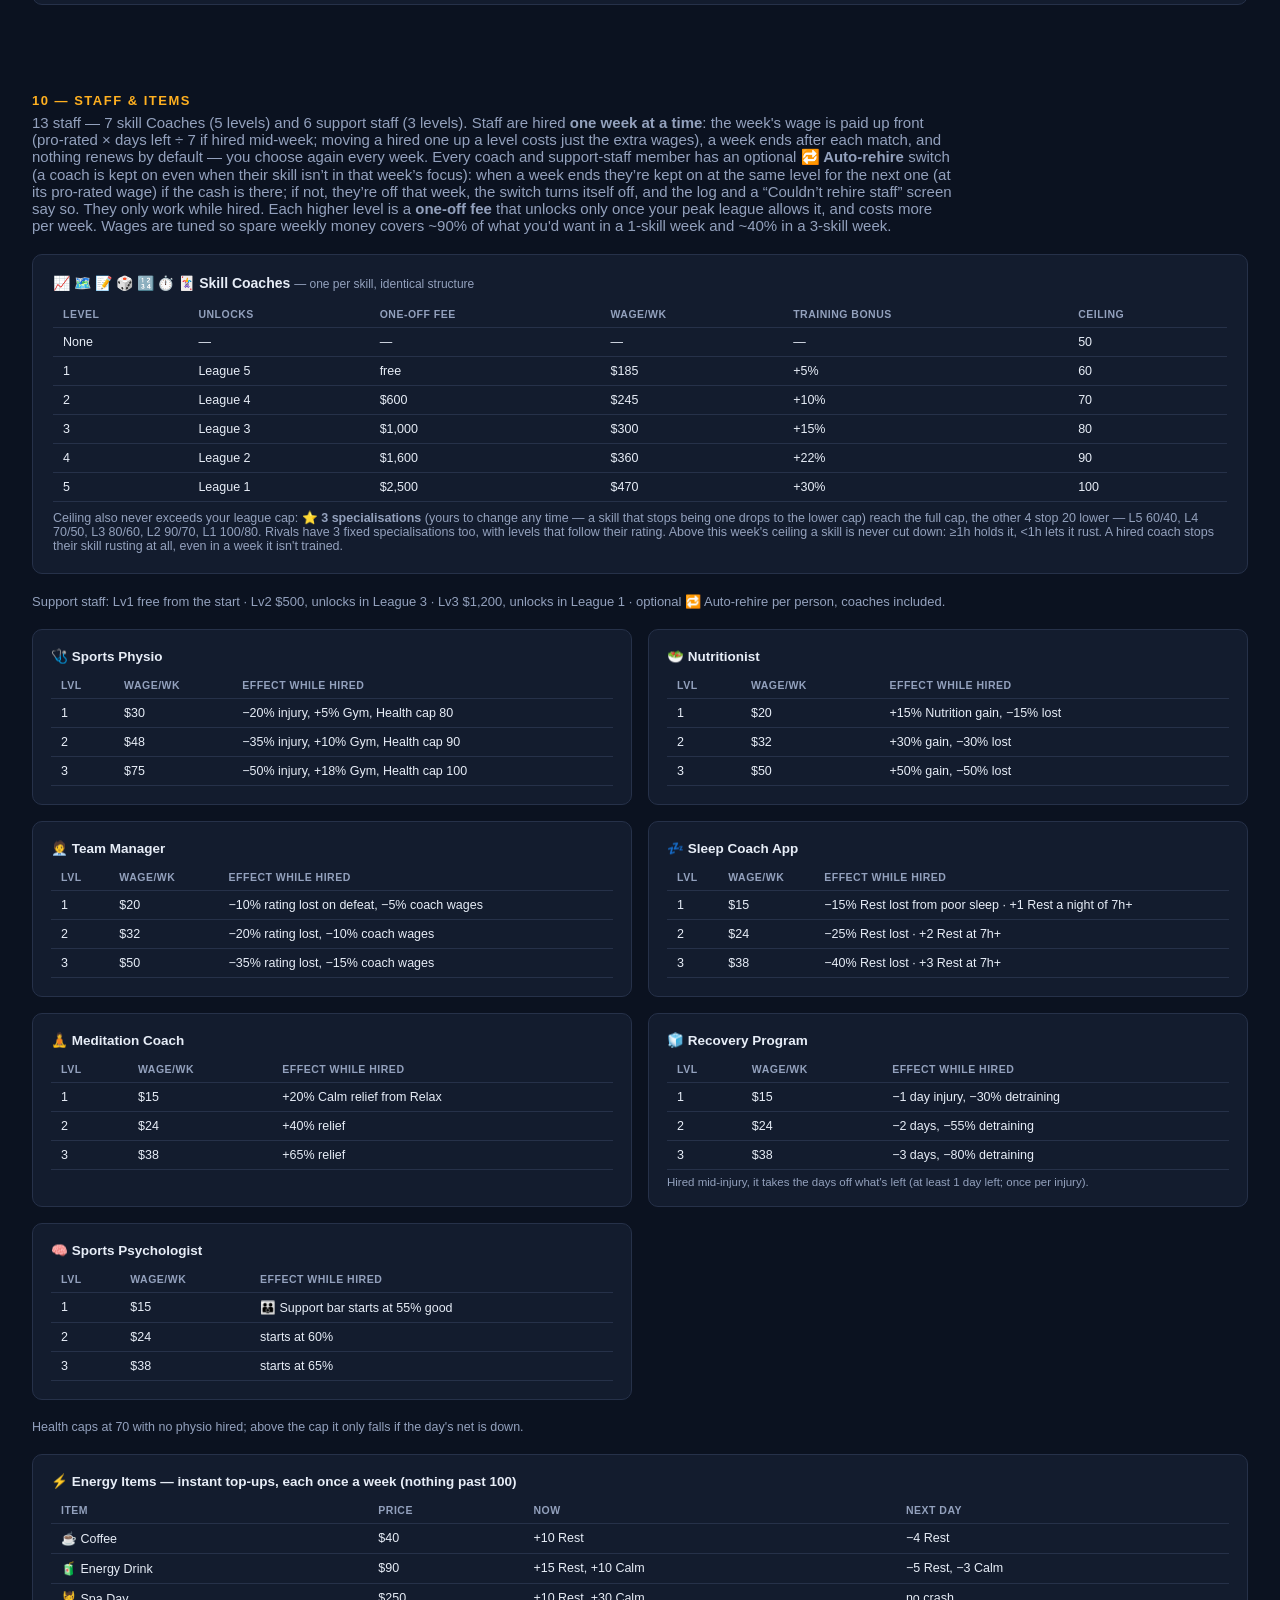
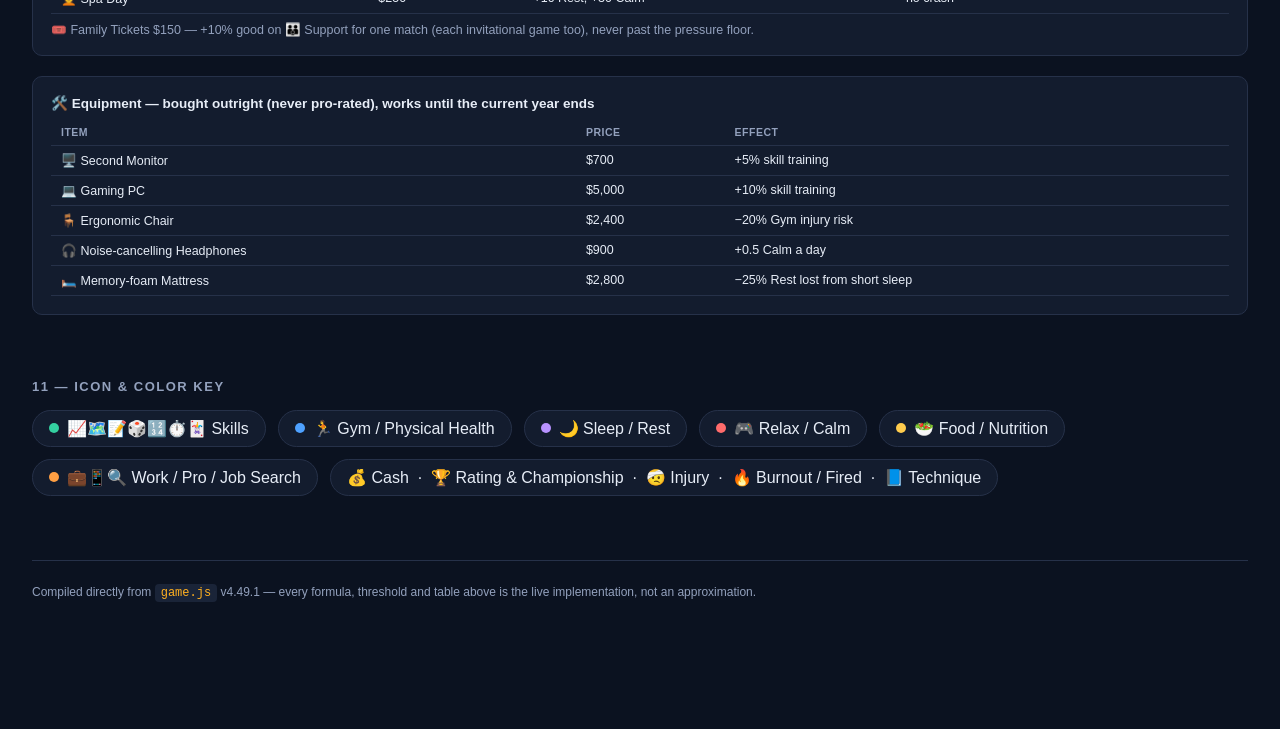
==== commit 94454857: "Knowledge screen: everything mastered with its answers, filters, search and favourites Co-Authored-B" ====
--- a/guide/infographic.html
+++ b/guide/infographic.html
@@ -34,7 +34,7 @@
 <style>.ig-scroll{overflow-x:auto;-webkit-overflow-scrolling:touch}.ig-wrap{min-width:1180px}.cellog-back button{font:600 13px inherit;color:#e7edf7;background:#131c2e;border:1px solid #263149;border-radius:8px;padding:4px 10px}</style>
 </head>
 <body>
-<nav class="cellog-back"><a class="cellog-brand" href="../index.html" title="Back to the game"><small>←</small>CELLOG</a><a href="map.html">🗺️ Mechanics Map</a><button type="button" id="igFit">Fit width</button><span>v5.21.0</span></nav><div class="ig-scroll"><div class="ig-wrap">
+<nav class="cellog-back"><a class="cellog-brand" href="../index.html" title="Back to the game"><small>←</small>CELLOG</a><a href="map.html">🗺️ Mechanics Map</a><button type="button" id="igFit">Fit width</button><span>v5.22.0</span></nav><div class="ig-scroll"><div class="ig-wrap">
 
 <div style="width:100%;max-width:1320px;margin:0 auto;padding:56px 32px 140px;display:flex;flex-direction:column;gap:64px;box-sizing:border-box;">
 
@@ -42,7 +42,7 @@
 <div style="display:flex;flex-direction:column;gap:14px;">
   <div style="display:flex;align-items:center;gap:16px;flex-wrap:wrap;">
     <div style="font-size:42px;font-weight:800;letter-spacing:0.3px;">CELLOG Mechanics Infographic</div>
-    <div style="background:var(--bg-elev);border:1px solid var(--border);border-radius:999px;padding:6px 14px;font-size:13px;color:var(--text-dim);font-family:ui-monospace,monospace;">v5.21.0</div>
+    <div style="background:var(--bg-elev);border:1px solid var(--border);border-radius:999px;padding:6px 14px;font-size:13px;color:var(--text-dim);font-family:ui-monospace,monospace;">v5.22.0</div>
   </div>
   <div style="font-size:18px;color:var(--text-dim);max-width:920px;line-height:1.55;">Every mechanic, threshold and formula behind the Excel esports manager sim — exactly as implemented in <code>game.js</code>, laid out as one connected system.</div>
 </div>
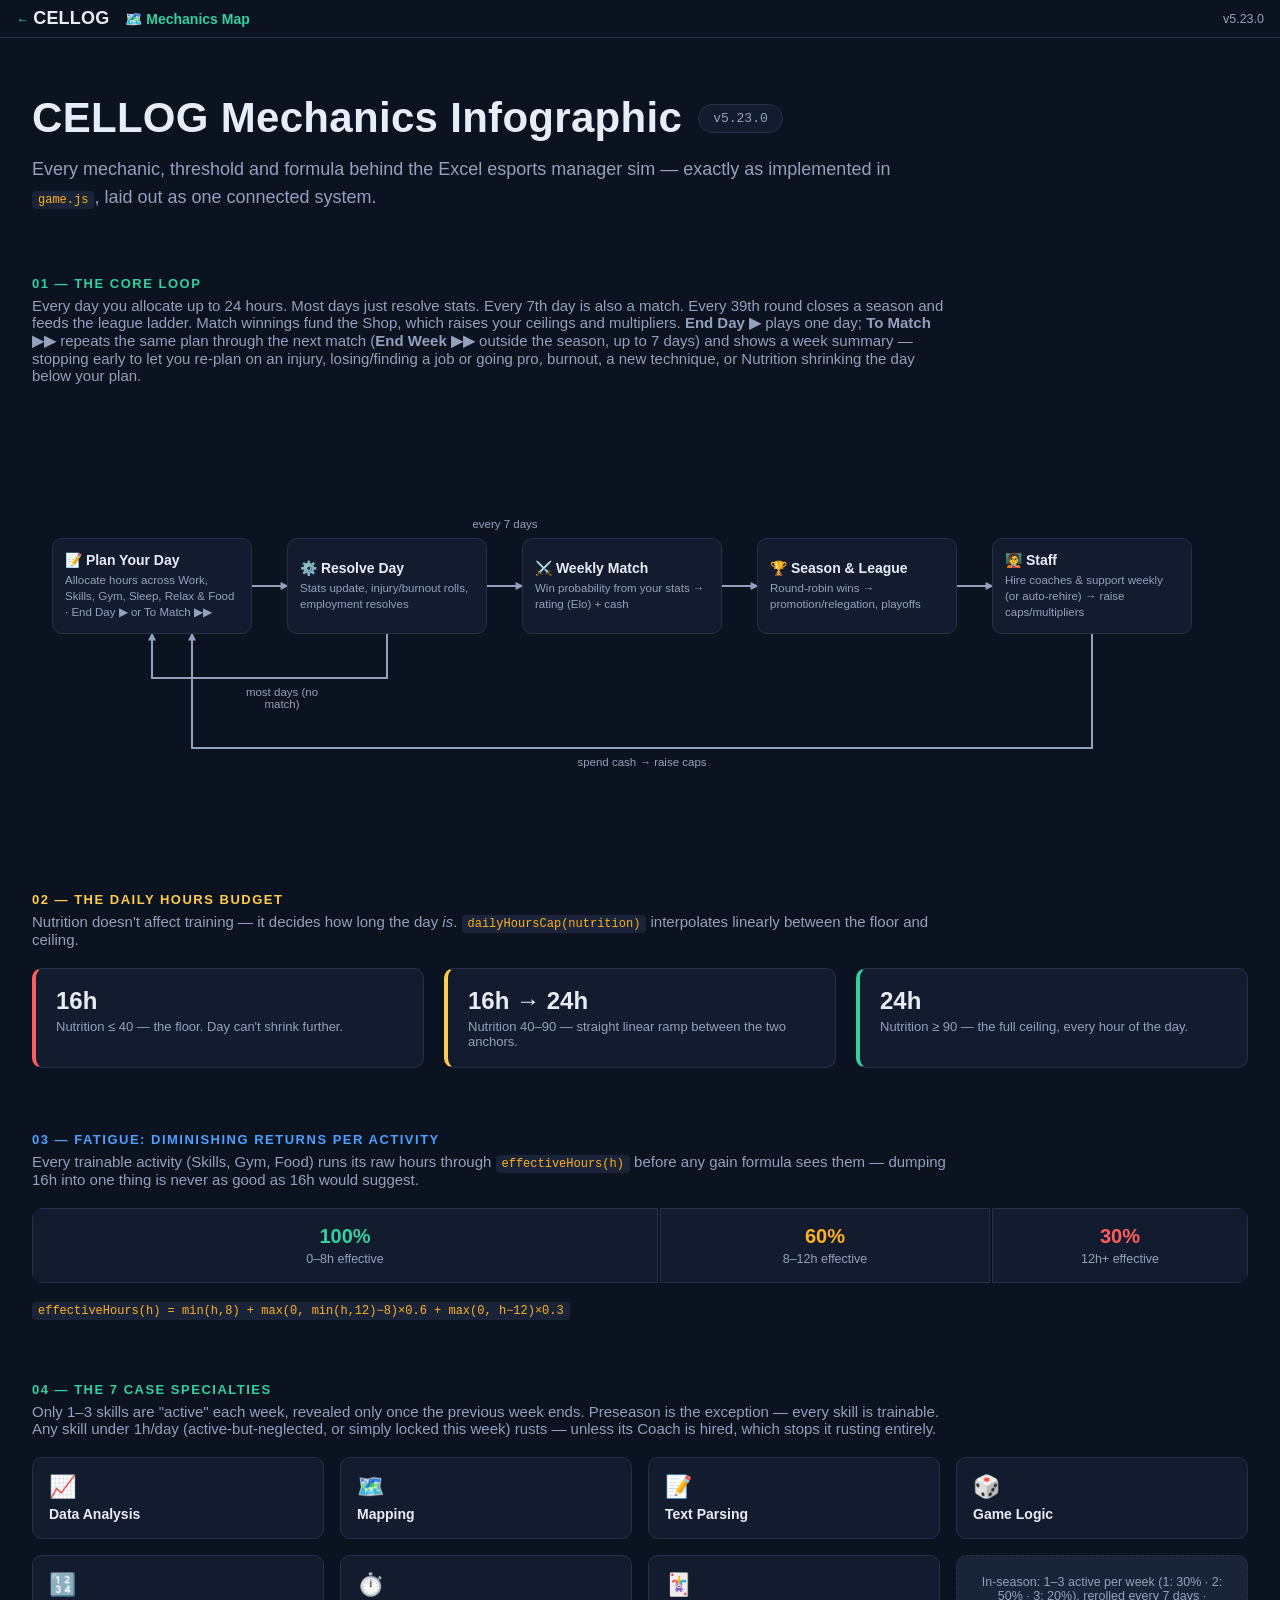
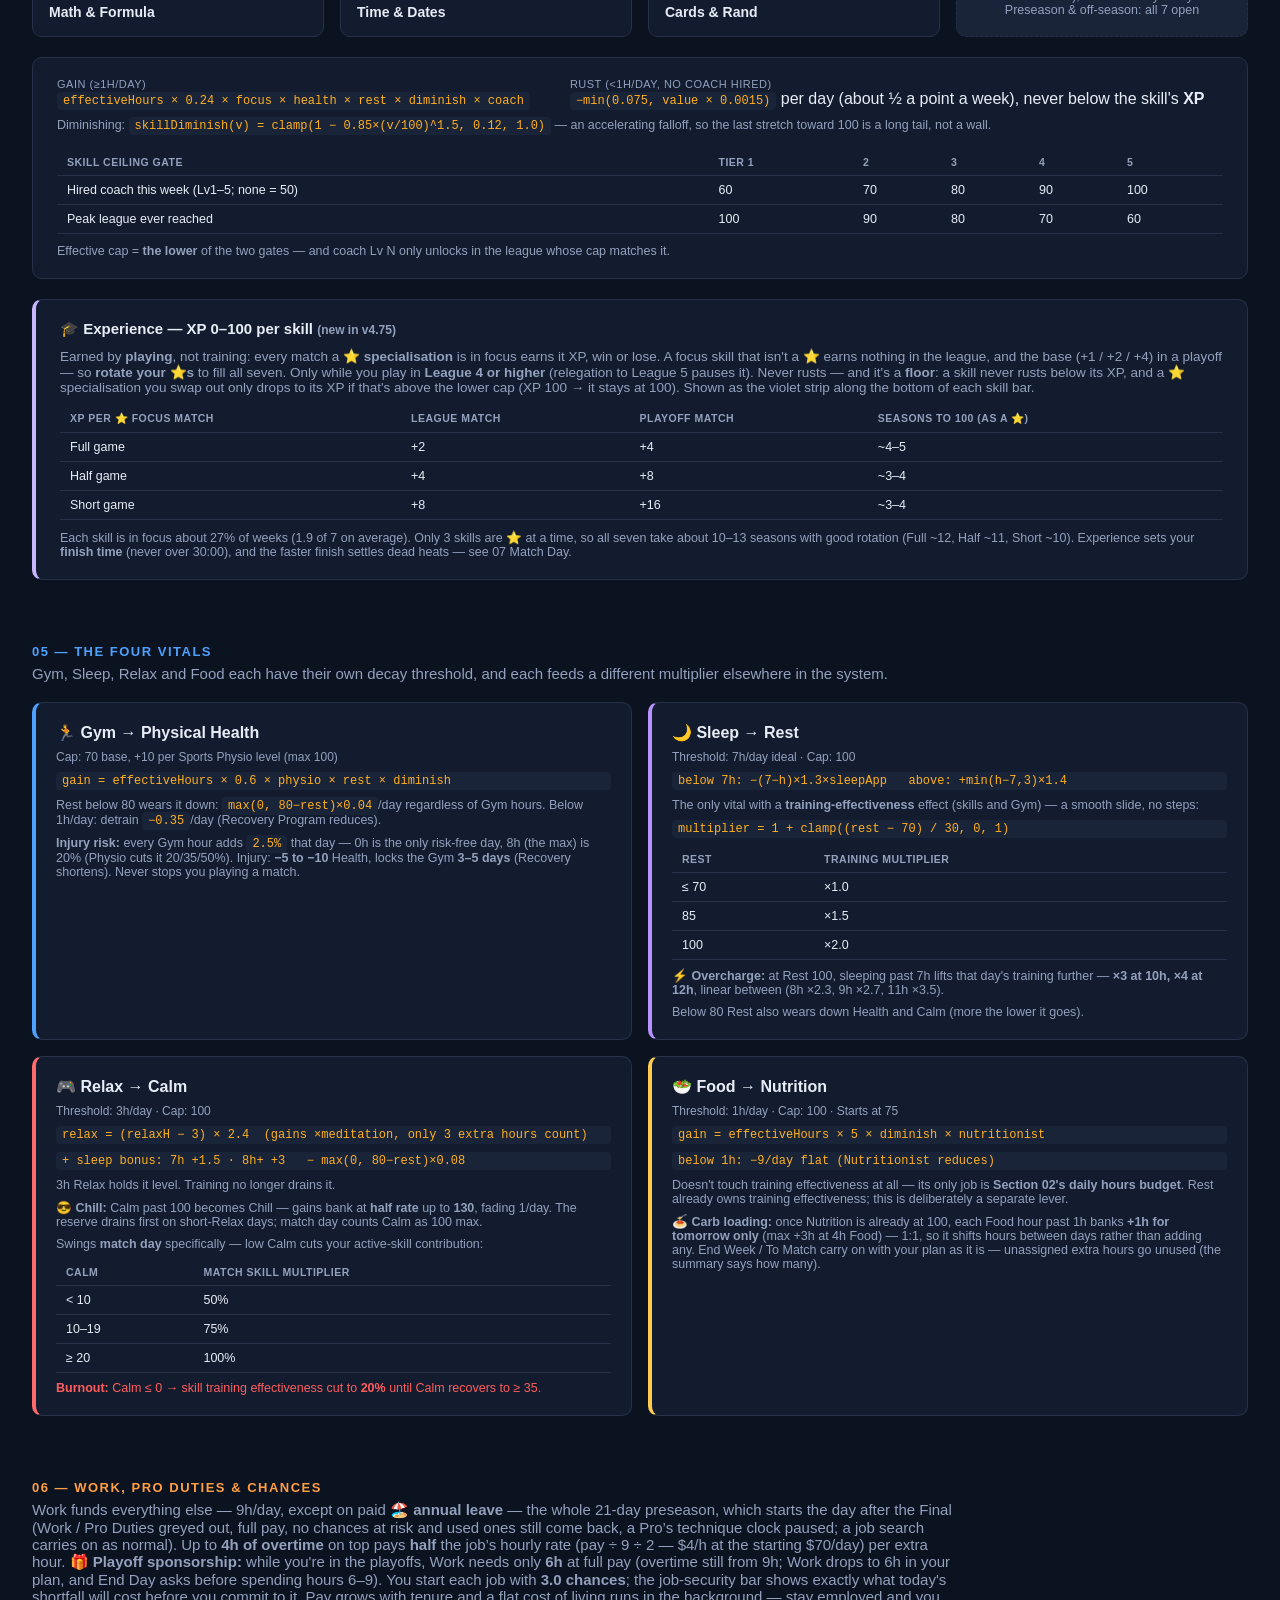
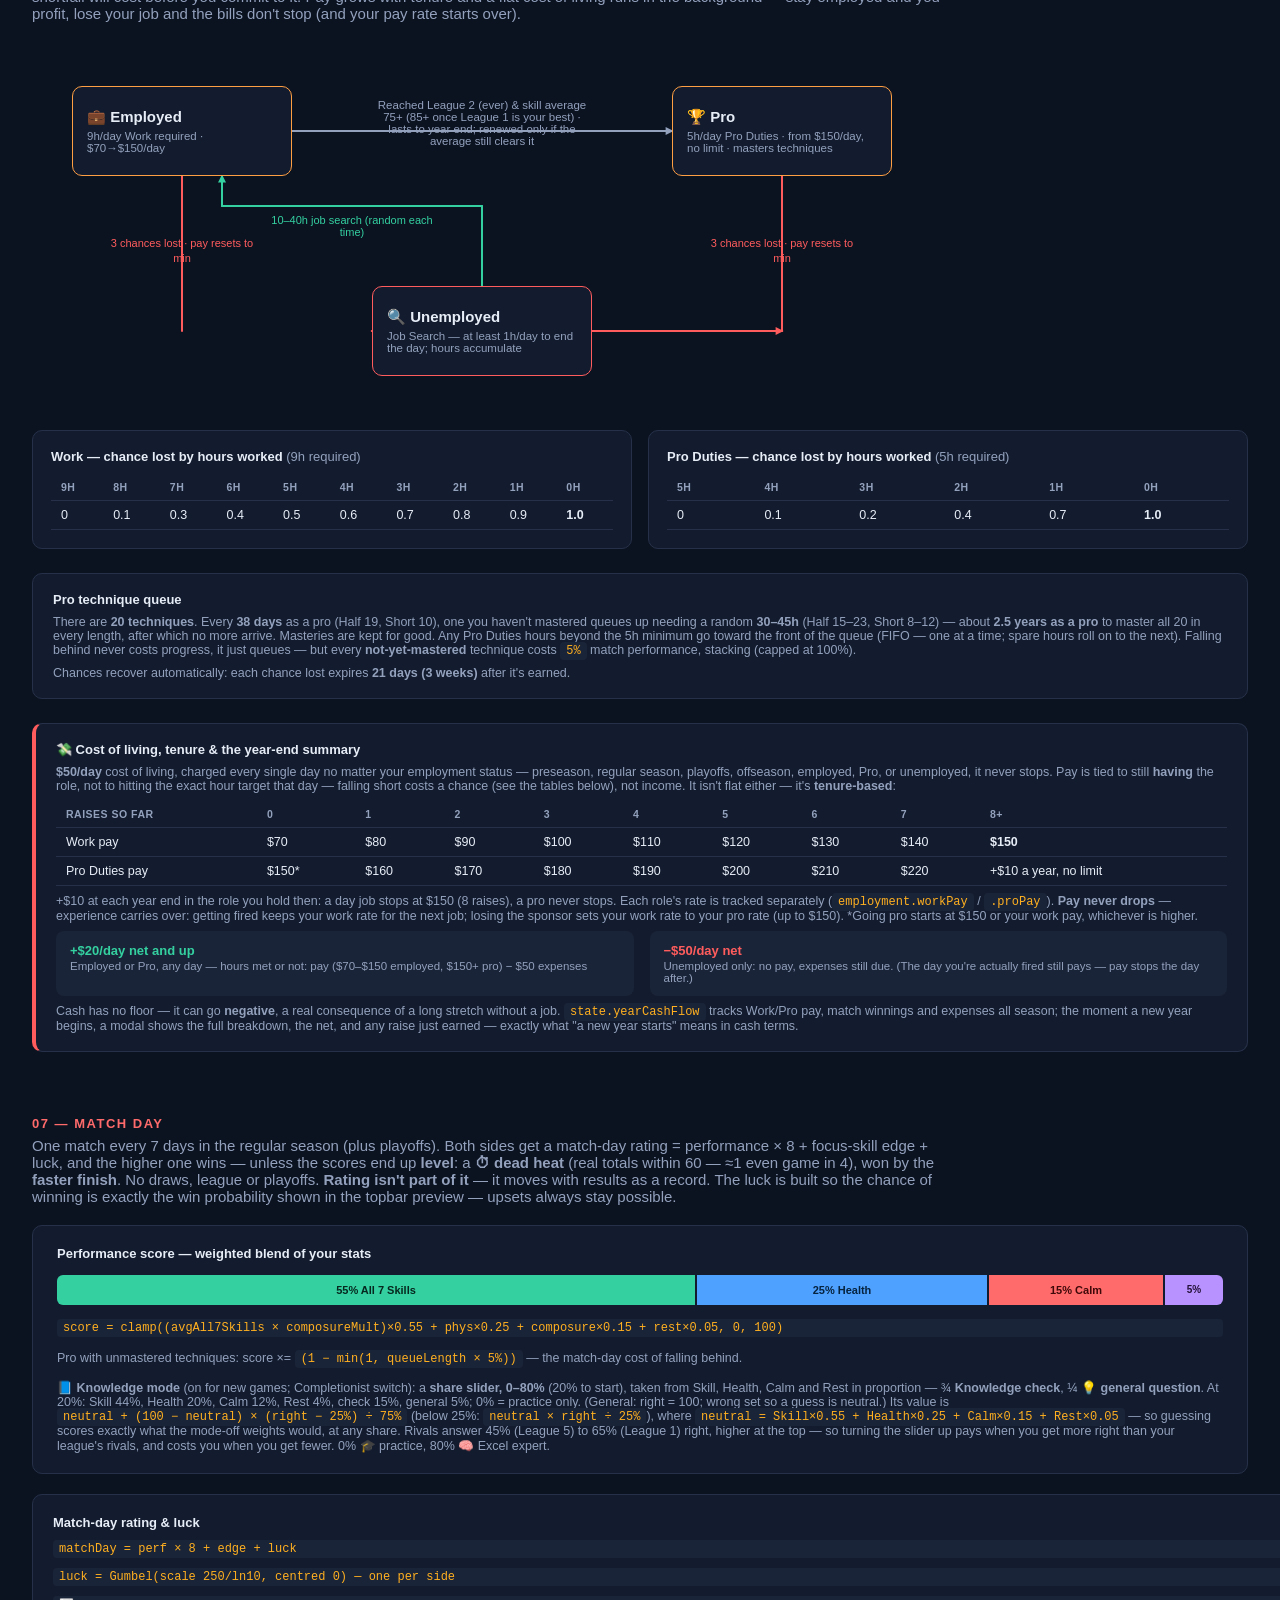
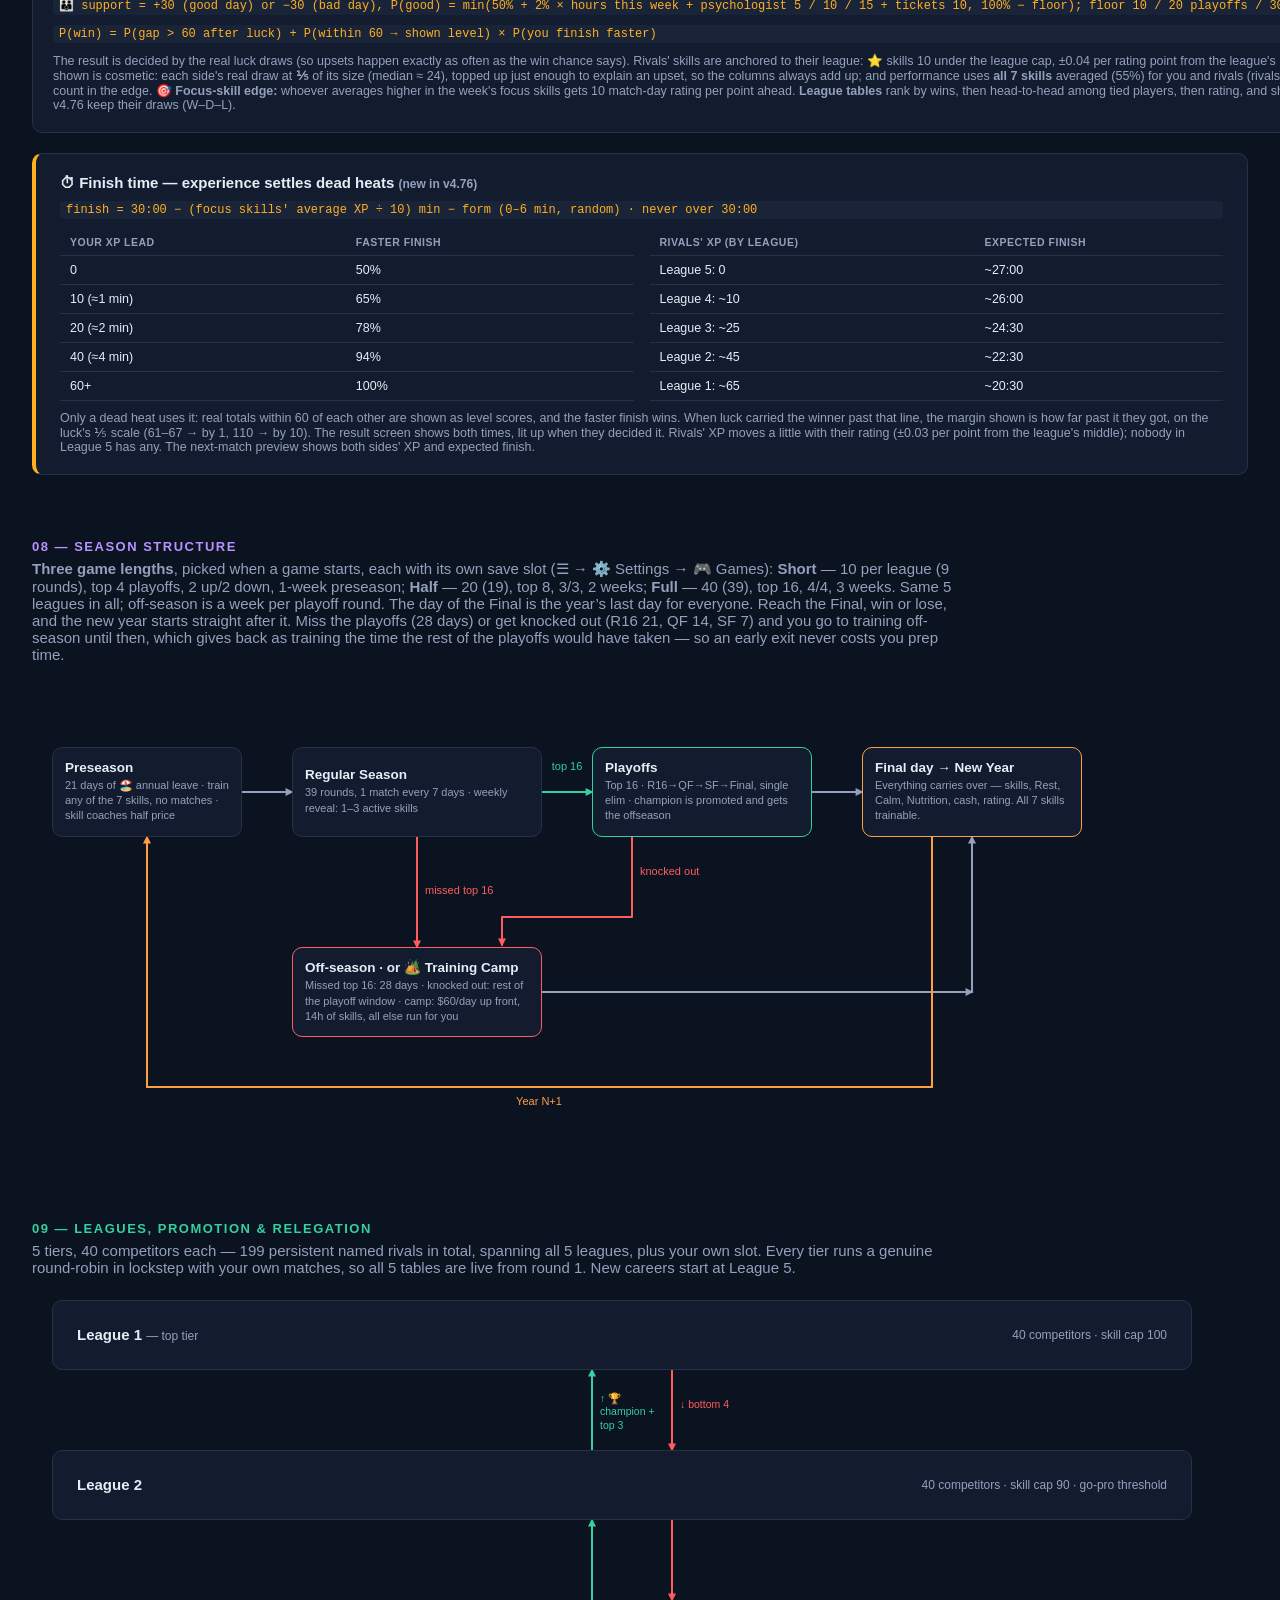
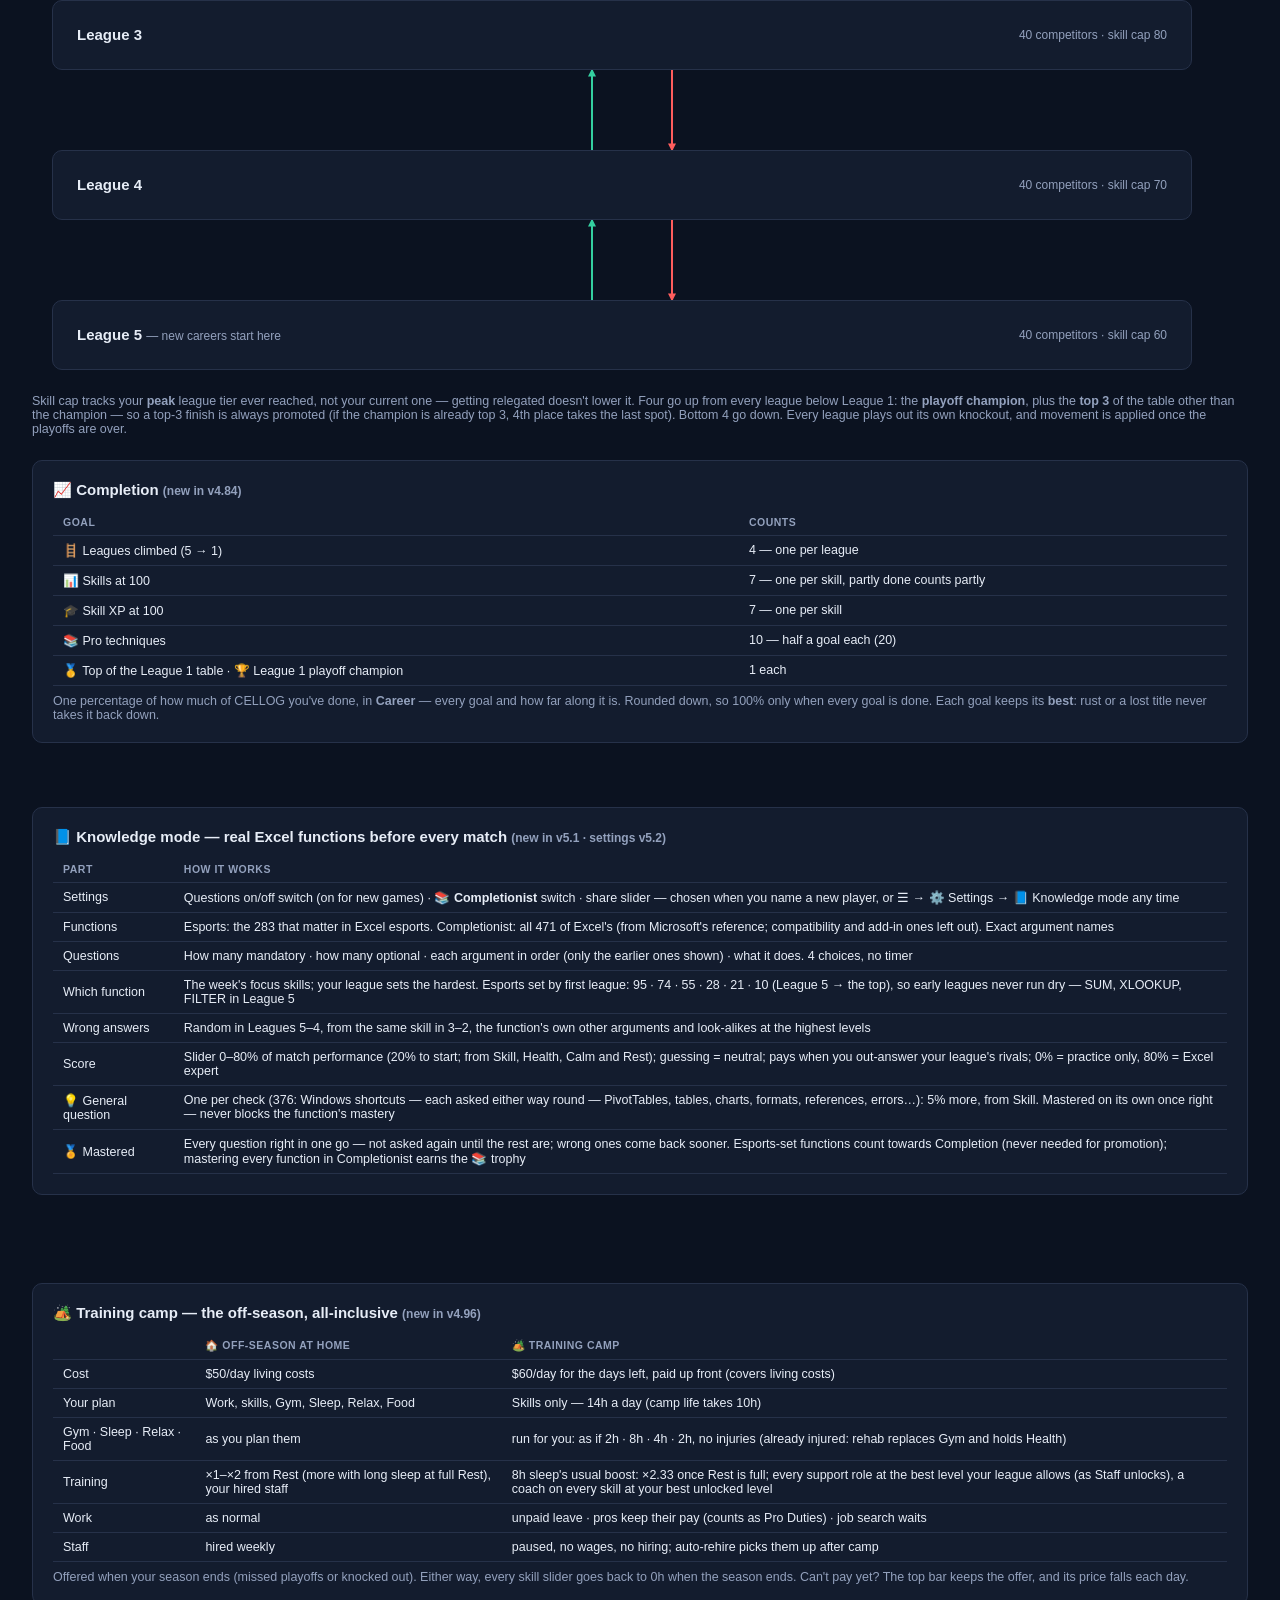
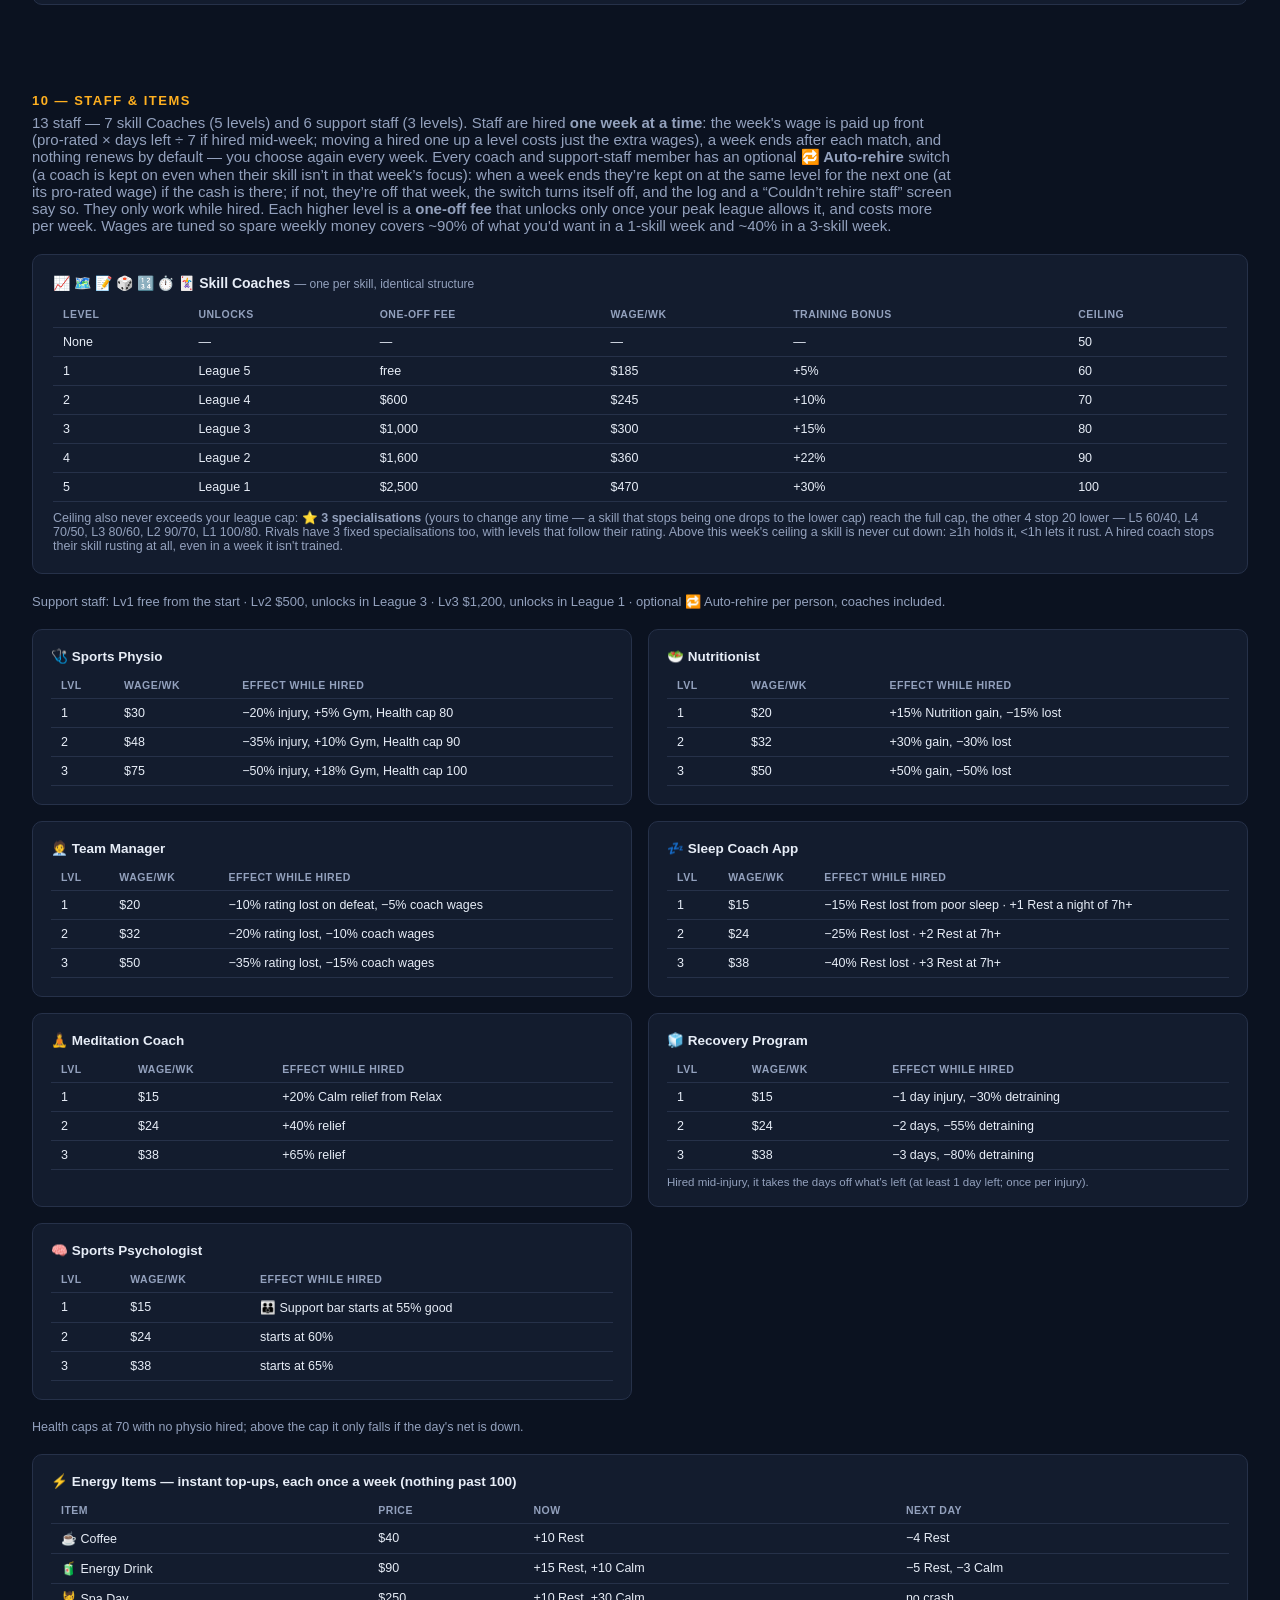
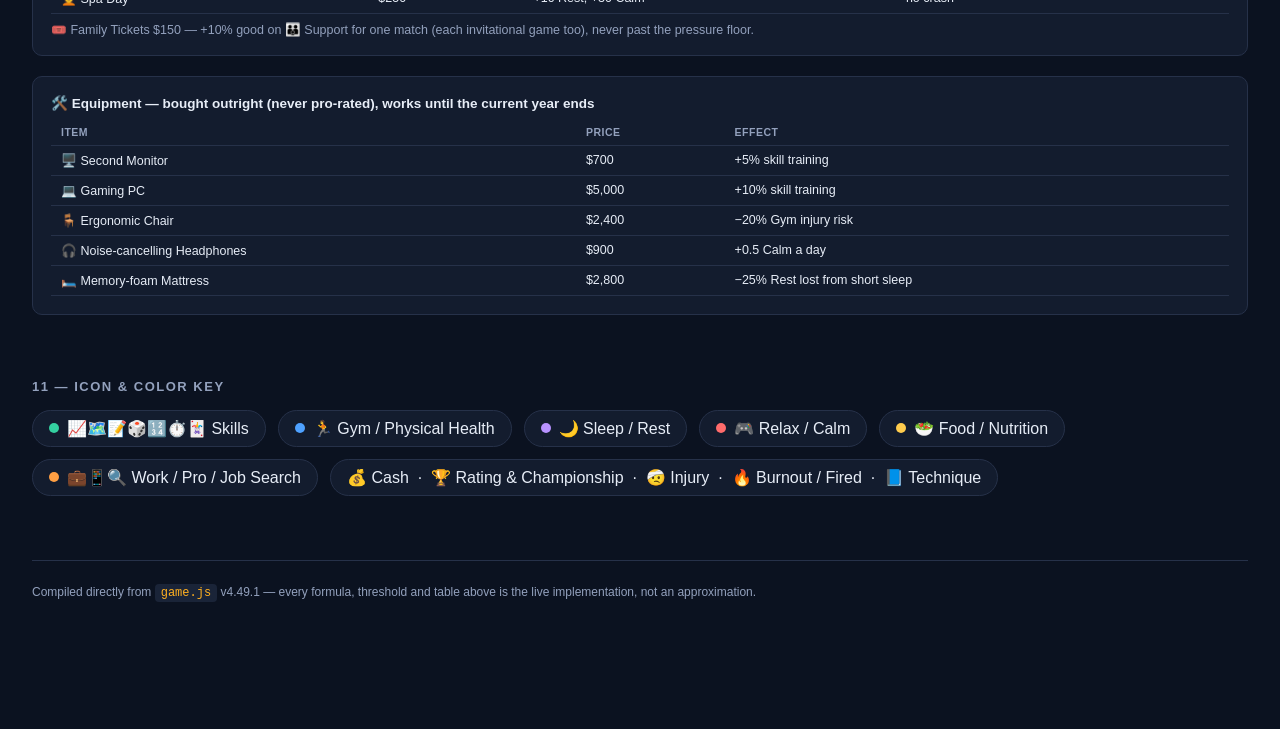
==== commit cd1927a7: "Shortcuts are one question asked either way round; new general questions before repeats Co-Authored-" ====
--- a/guide/infographic.html
+++ b/guide/infographic.html
@@ -34,7 +34,7 @@
 <style>.ig-scroll{overflow-x:auto;-webkit-overflow-scrolling:touch}.ig-wrap{min-width:1180px}.cellog-back button{font:600 13px inherit;color:#e7edf7;background:#131c2e;border:1px solid #263149;border-radius:8px;padding:4px 10px}</style>
 </head>
 <body>
-<nav class="cellog-back"><a class="cellog-brand" href="../index.html" title="Back to the game"><small>←</small>CELLOG</a><a href="map.html">🗺️ Mechanics Map</a><button type="button" id="igFit">Fit width</button><span>v5.22.0</span></nav><div class="ig-scroll"><div class="ig-wrap">
+<nav class="cellog-back"><a class="cellog-brand" href="../index.html" title="Back to the game"><small>←</small>CELLOG</a><a href="map.html">🗺️ Mechanics Map</a><button type="button" id="igFit">Fit width</button><span>v5.23.0</span></nav><div class="ig-scroll"><div class="ig-wrap">
 
 <div style="width:100%;max-width:1320px;margin:0 auto;padding:56px 32px 140px;display:flex;flex-direction:column;gap:64px;box-sizing:border-box;">
 
@@ -42,7 +42,7 @@
 <div style="display:flex;flex-direction:column;gap:14px;">
   <div style="display:flex;align-items:center;gap:16px;flex-wrap:wrap;">
     <div style="font-size:42px;font-weight:800;letter-spacing:0.3px;">CELLOG Mechanics Infographic</div>
-    <div style="background:var(--bg-elev);border:1px solid var(--border);border-radius:999px;padding:6px 14px;font-size:13px;color:var(--text-dim);font-family:ui-monospace,monospace;">v5.22.0</div>
+    <div style="background:var(--bg-elev);border:1px solid var(--border);border-radius:999px;padding:6px 14px;font-size:13px;color:var(--text-dim);font-family:ui-monospace,monospace;">v5.23.0</div>
   </div>
   <div style="font-size:18px;color:var(--text-dim);max-width:920px;line-height:1.55;">Every mechanic, threshold and formula behind the Excel esports manager sim — exactly as implemented in <code>game.js</code>, laid out as one connected system.</div>
 </div>
@@ -453,7 +453,7 @@
     <tr><td>Which function</td><td>The week's focus skills; your league sets the hardest. Esports set by first league: 95 · 74 · 55 · 28 · 21 · 10 (League 5 → the top), so early leagues never run dry — SUM, XLOOKUP, FILTER in League 5</td></tr>
     <tr><td>Wrong answers</td><td>Random in Leagues 5–4, from the same skill in 3–2, the function's own other arguments and look-alikes at the highest levels</td></tr>
     <tr><td>Score</td><td>Slider 0–80% of match performance (20% to start; from Skill, Health, Calm and Rest); guessing = neutral; pays when you out-answer your league's rivals; 0% = practice only, 80% = Excel expert</td></tr>
-    <tr><td>💡 General question</td><td>One per check (489: Windows shortcuts, PivotTables, tables, charts, formats, references, errors…): 5% more, from Skill. Mastered on its own once right — never blocks the function's mastery</td></tr>
+    <tr><td>💡 General question</td><td>One per check (376: Windows shortcuts — each asked either way round — PivotTables, tables, charts, formats, references, errors…): 5% more, from Skill. Mastered on its own once right — never blocks the function's mastery</td></tr>
     <tr><td>🏅 Mastered</td><td>Every question right in one go — not asked again until the rest are; wrong ones come back sooner. Esports-set functions count towards Completion (never needed for promotion); mastering every function in Completionist earns the 📚 trophy</td></tr>
   </table>
 </div>
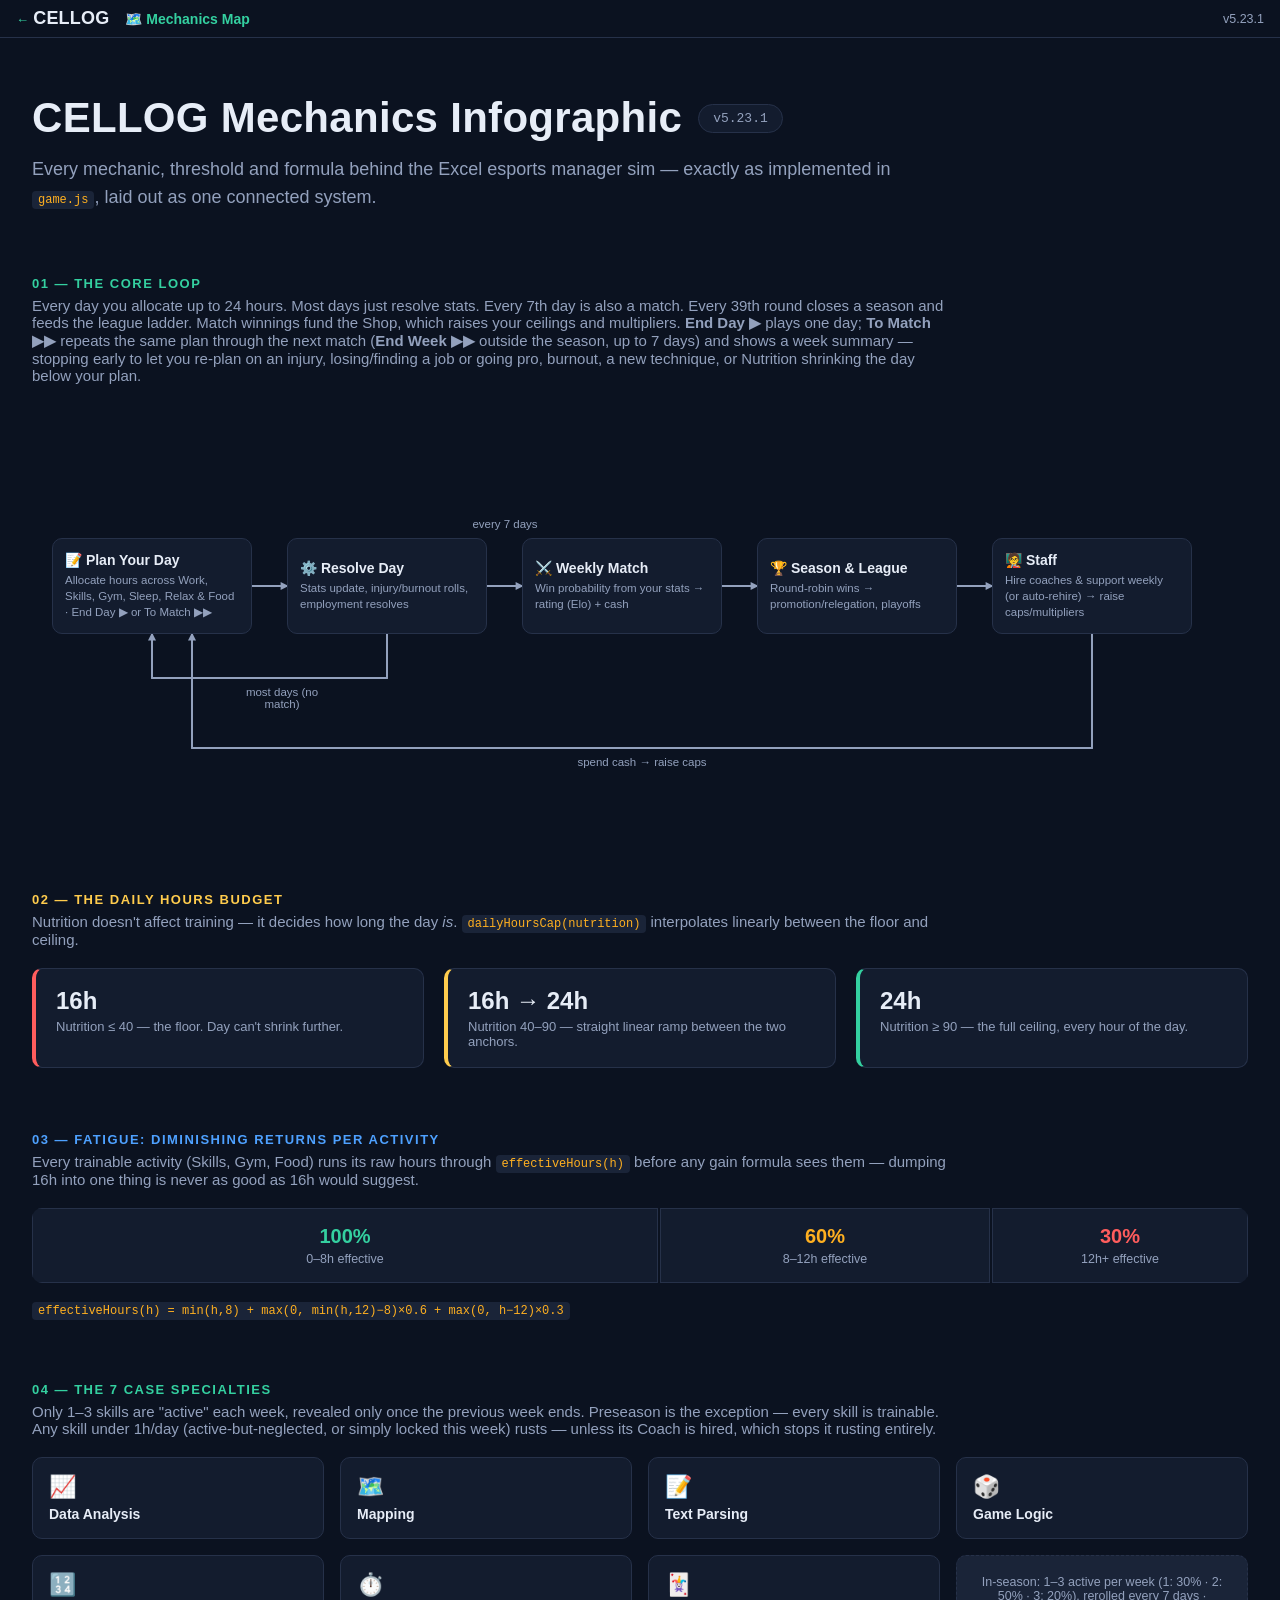
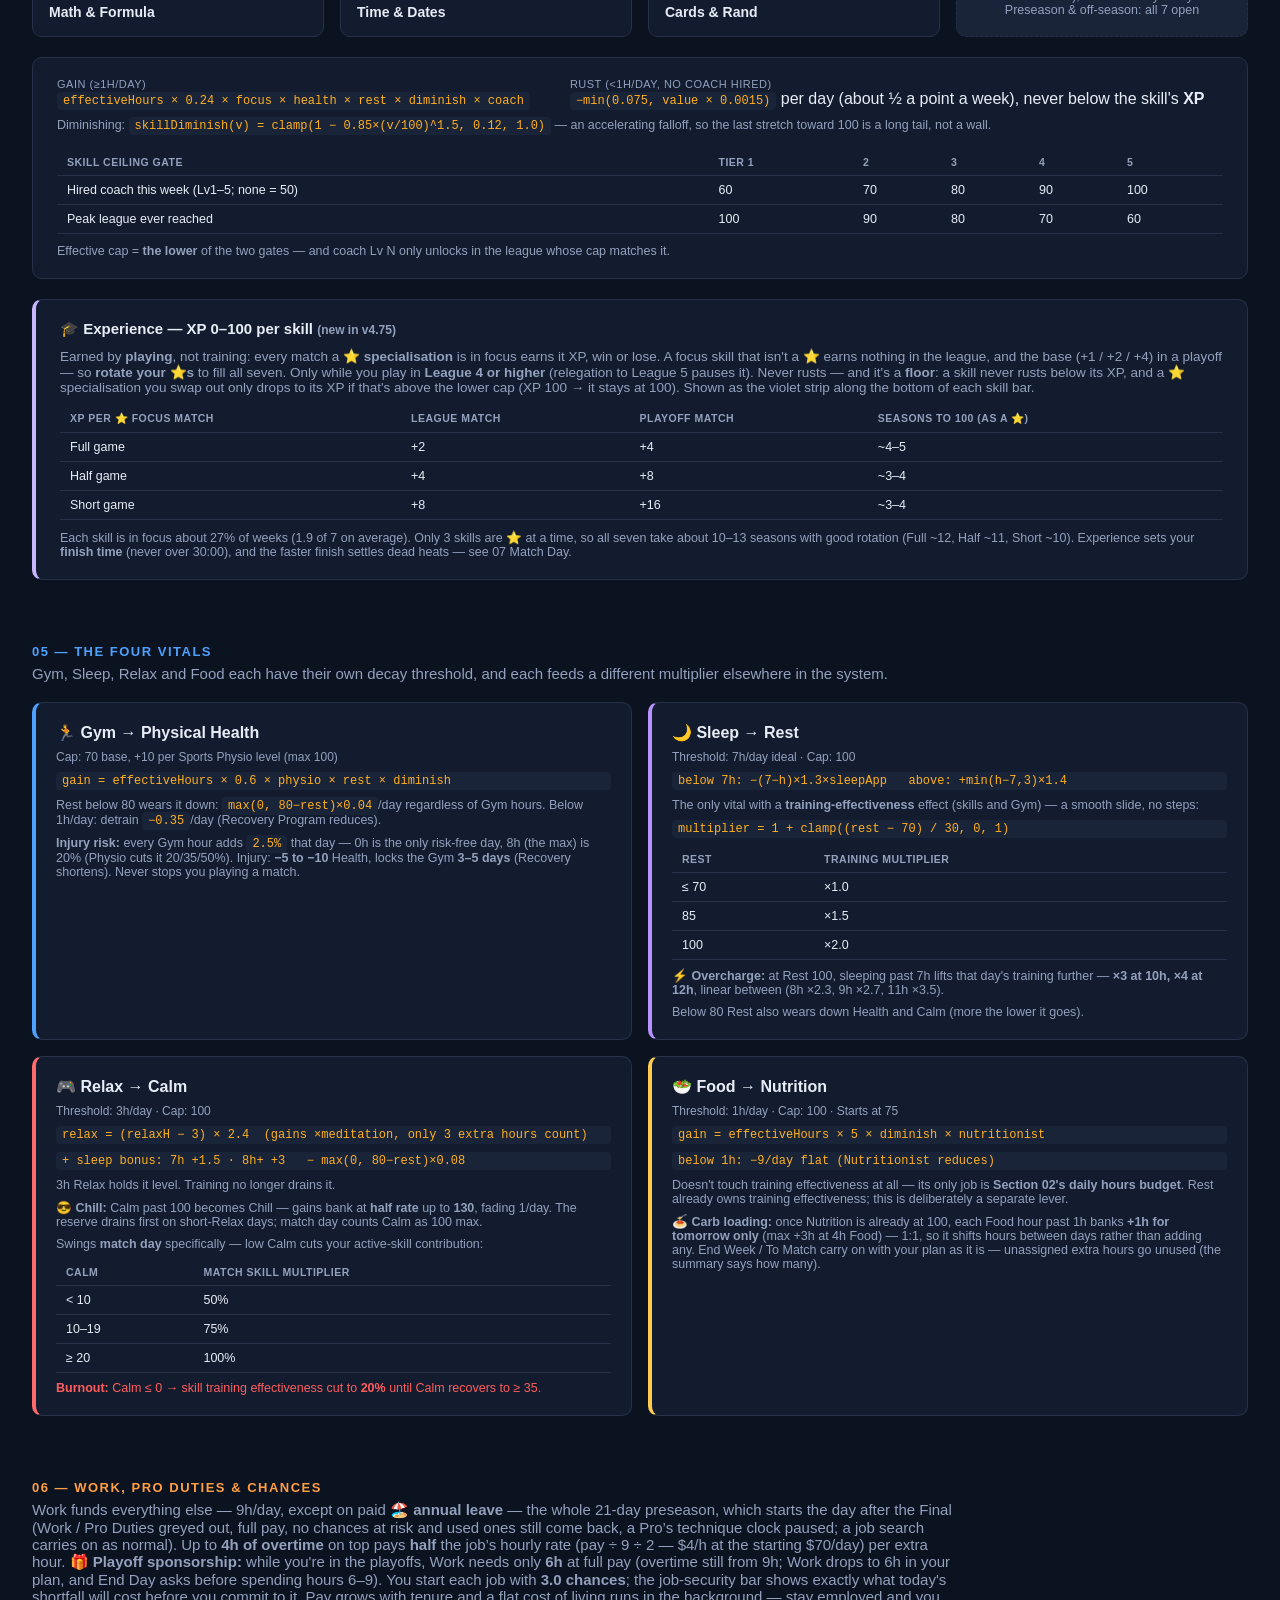
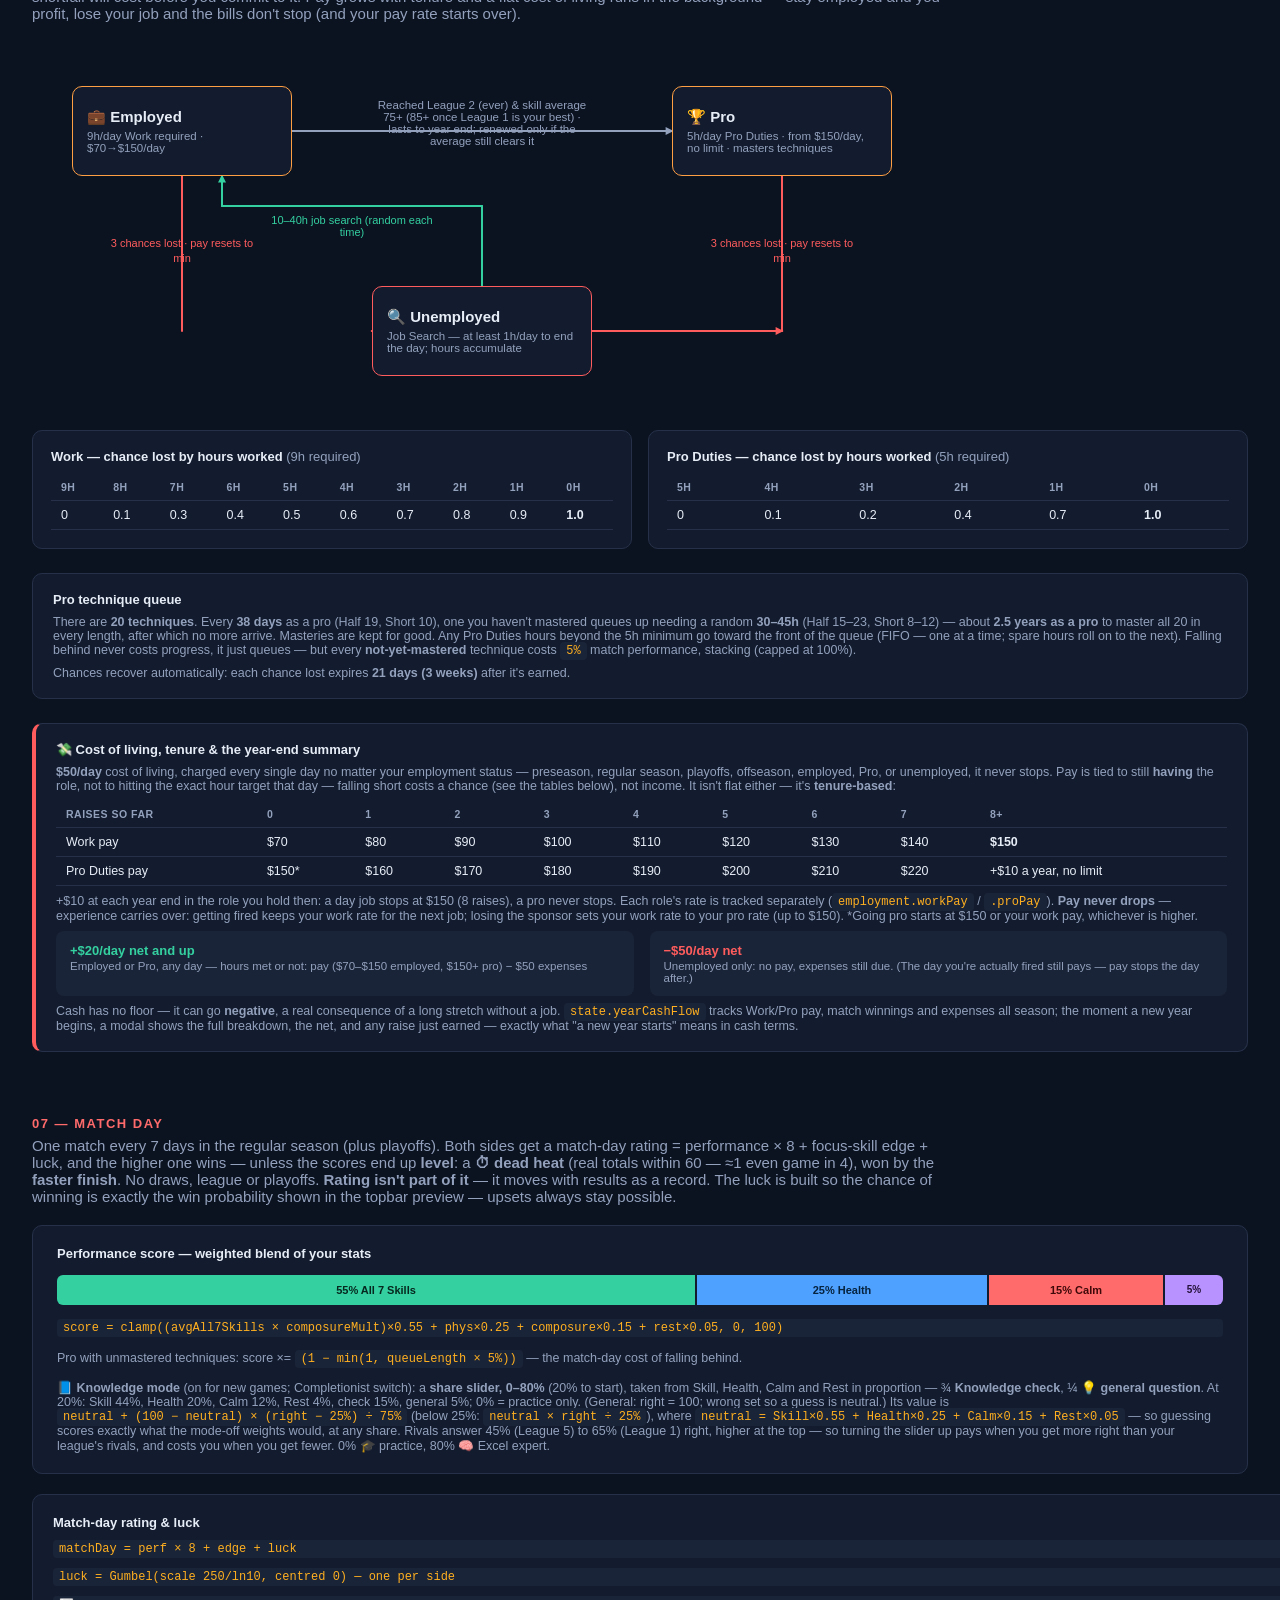
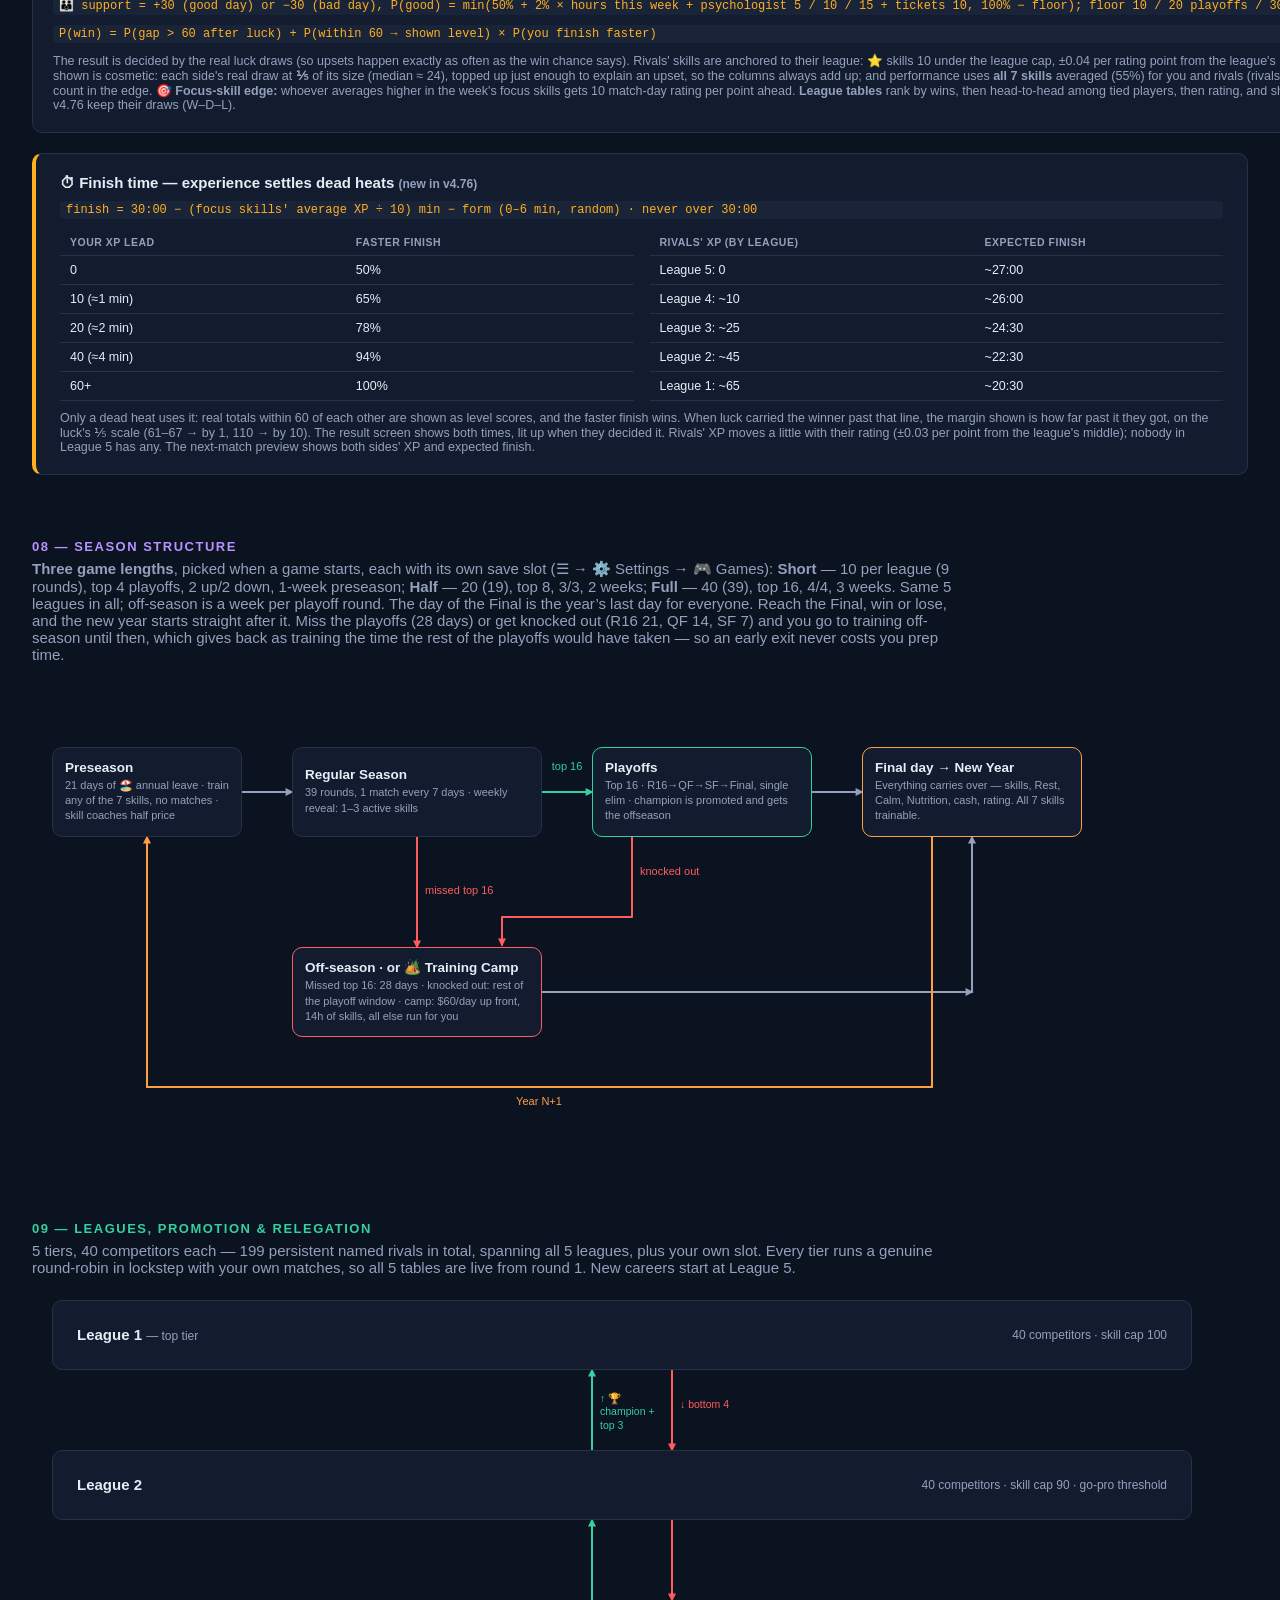
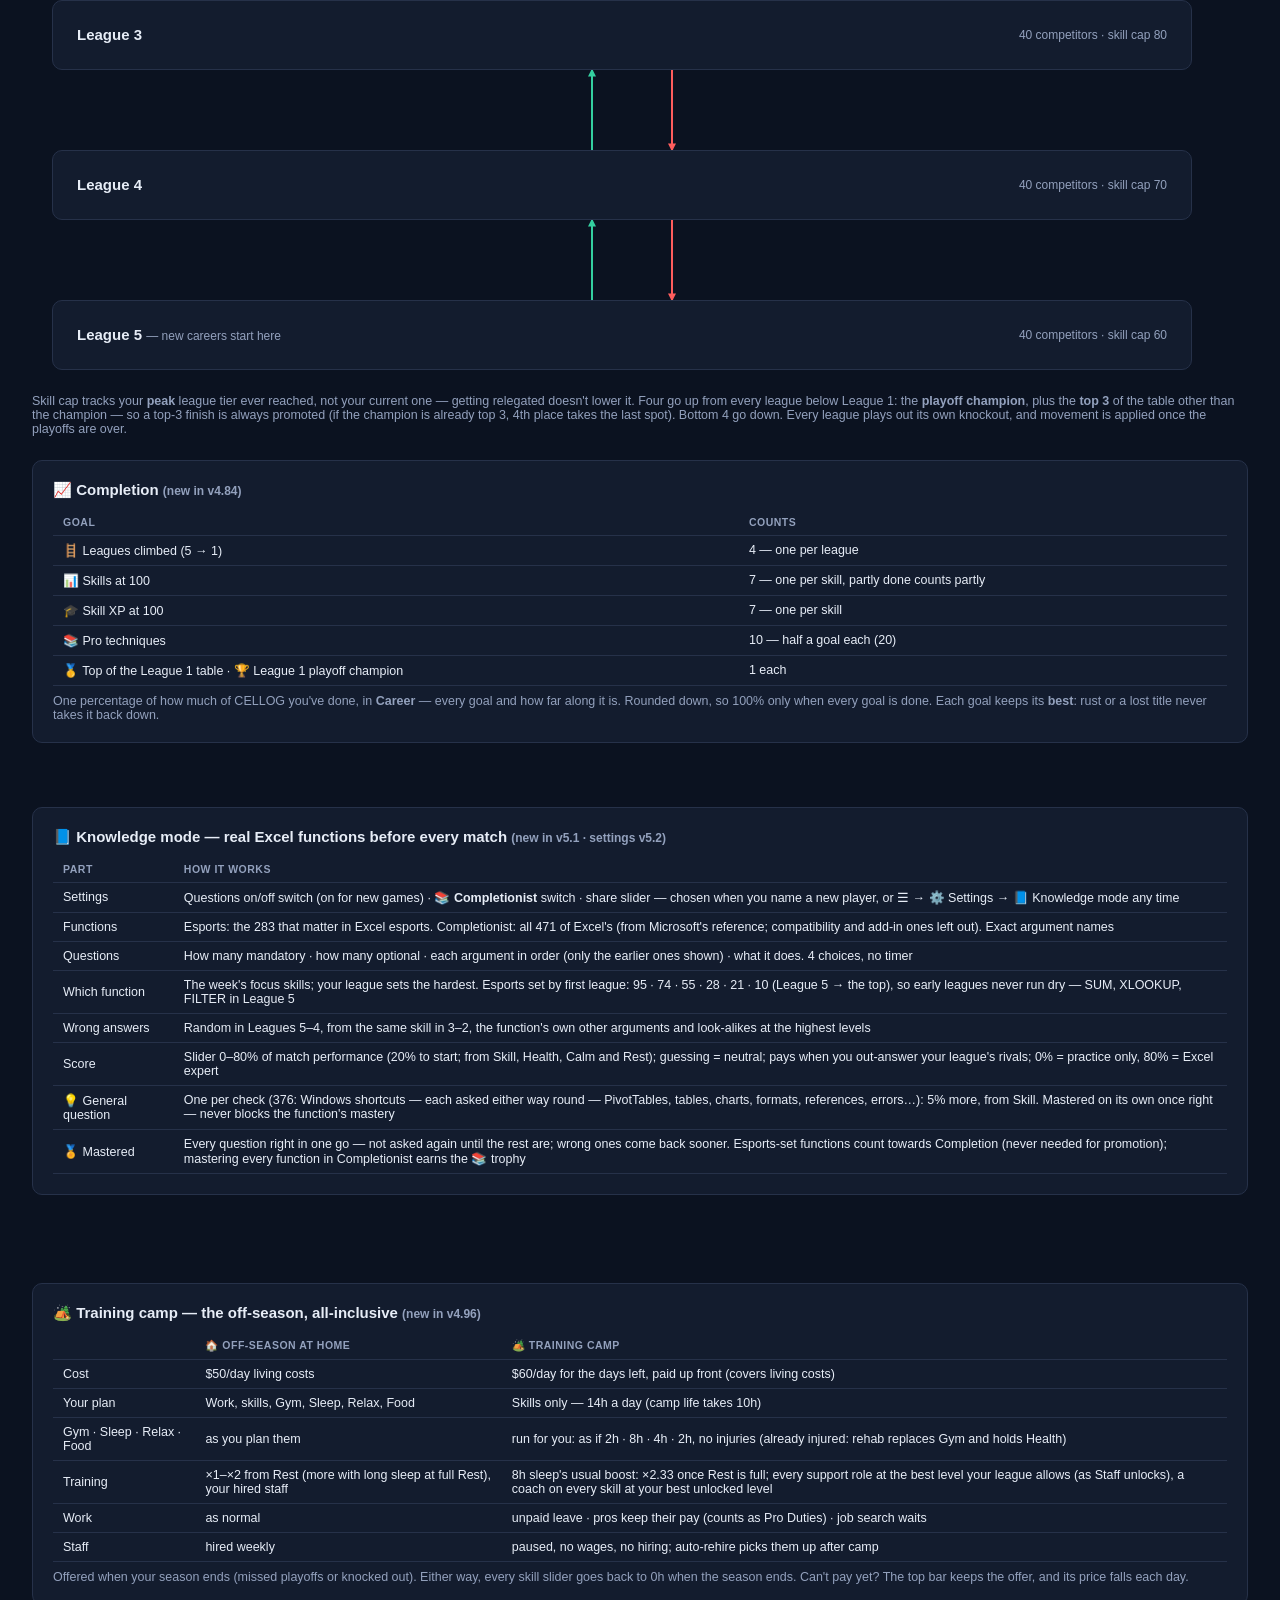
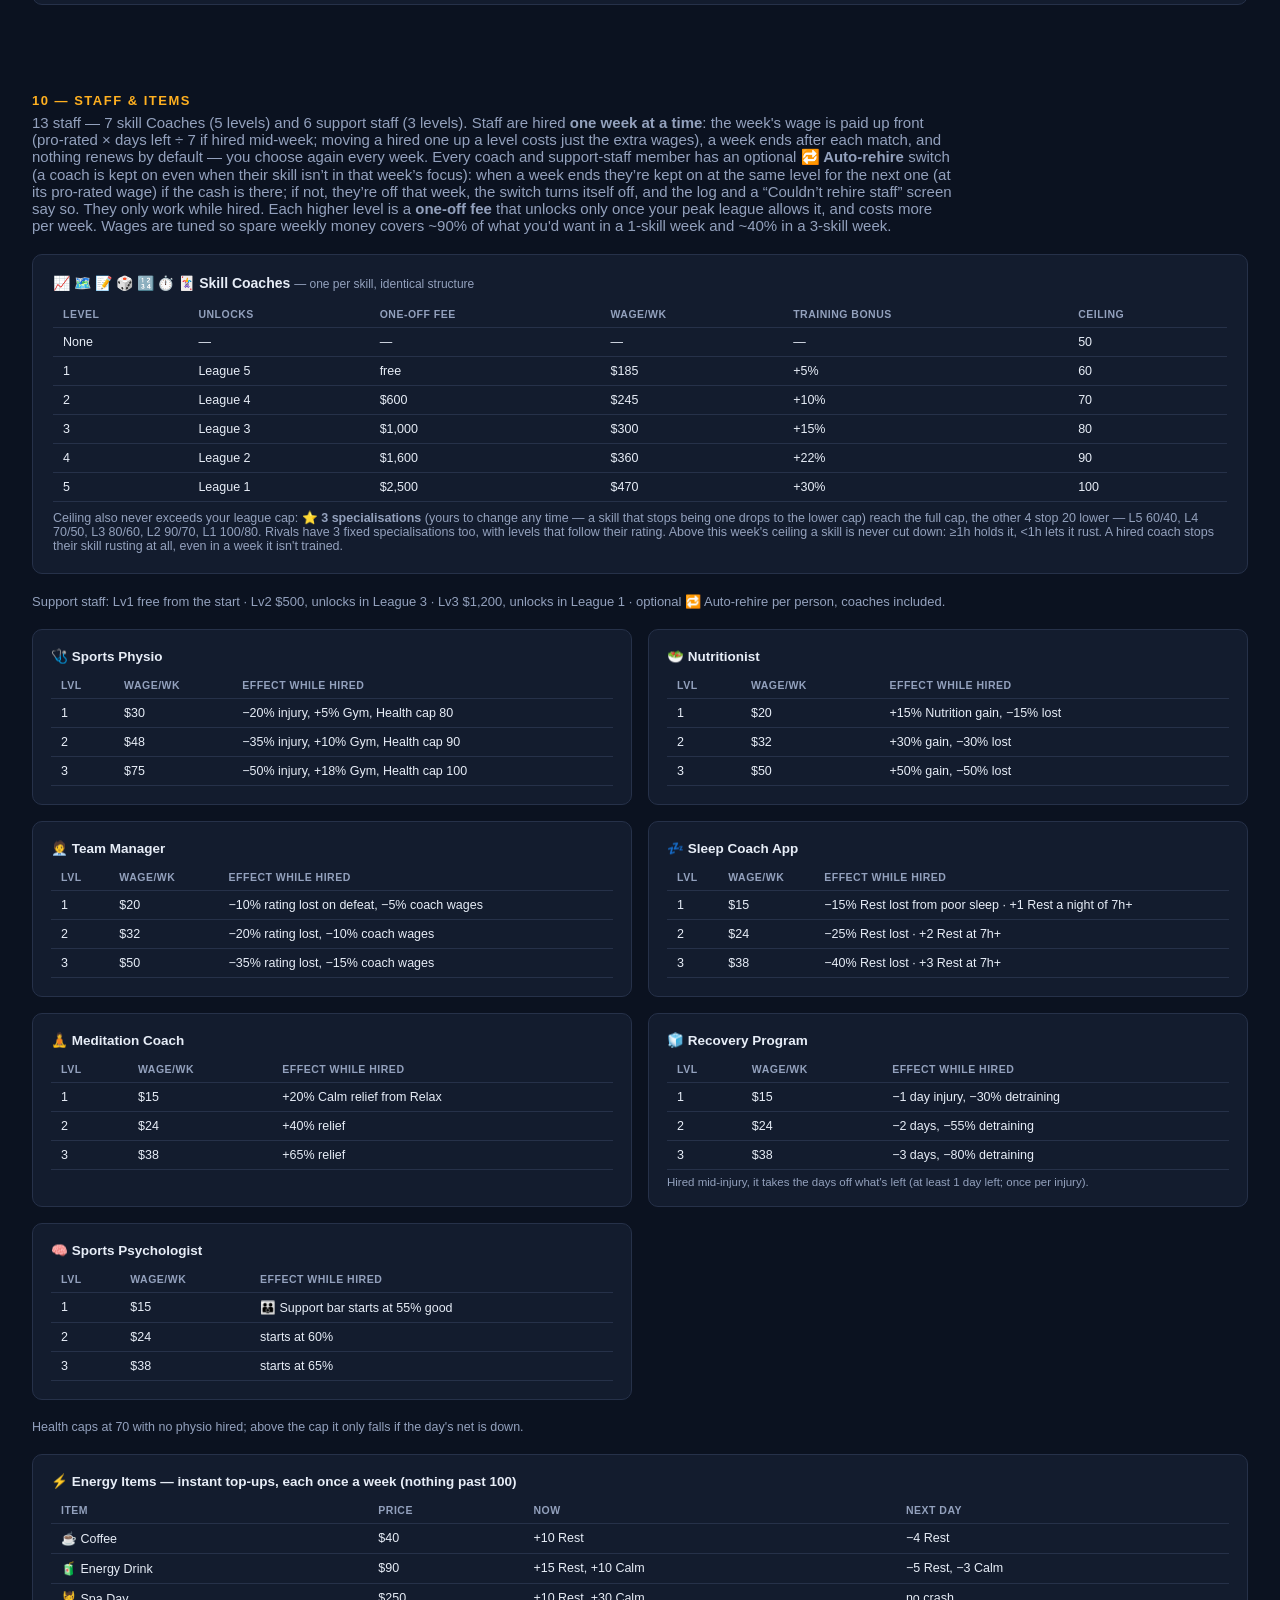
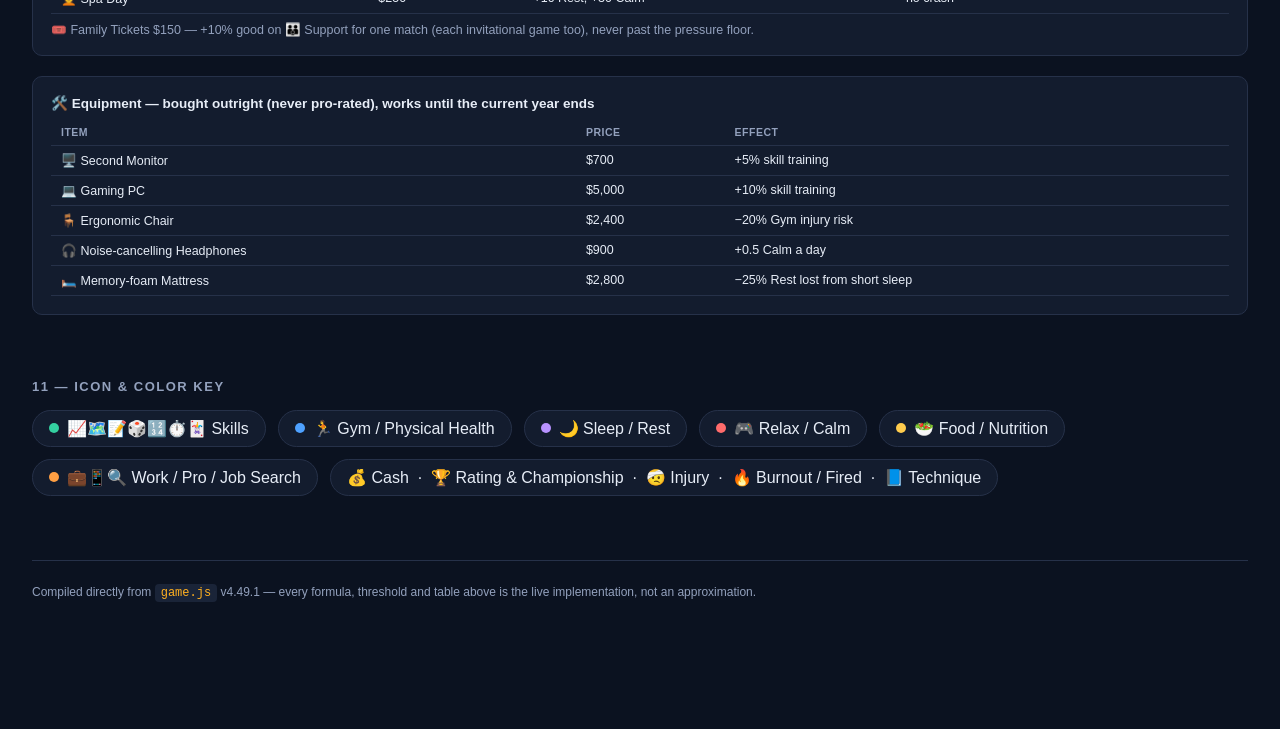
==== commit 8084841b: "Favourite a function or question from the check's review as you master it Co-Authored-By: Claude Opu" ====
--- a/guide/infographic.html
+++ b/guide/infographic.html
@@ -34,7 +34,7 @@
 <style>.ig-scroll{overflow-x:auto;-webkit-overflow-scrolling:touch}.ig-wrap{min-width:1180px}.cellog-back button{font:600 13px inherit;color:#e7edf7;background:#131c2e;border:1px solid #263149;border-radius:8px;padding:4px 10px}</style>
 </head>
 <body>
-<nav class="cellog-back"><a class="cellog-brand" href="../index.html" title="Back to the game"><small>←</small>CELLOG</a><a href="map.html">🗺️ Mechanics Map</a><button type="button" id="igFit">Fit width</button><span>v5.23.0</span></nav><div class="ig-scroll"><div class="ig-wrap">
+<nav class="cellog-back"><a class="cellog-brand" href="../index.html" title="Back to the game"><small>←</small>CELLOG</a><a href="map.html">🗺️ Mechanics Map</a><button type="button" id="igFit">Fit width</button><span>v5.23.1</span></nav><div class="ig-scroll"><div class="ig-wrap">
 
 <div style="width:100%;max-width:1320px;margin:0 auto;padding:56px 32px 140px;display:flex;flex-direction:column;gap:64px;box-sizing:border-box;">
 
@@ -42,7 +42,7 @@
 <div style="display:flex;flex-direction:column;gap:14px;">
   <div style="display:flex;align-items:center;gap:16px;flex-wrap:wrap;">
     <div style="font-size:42px;font-weight:800;letter-spacing:0.3px;">CELLOG Mechanics Infographic</div>
-    <div style="background:var(--bg-elev);border:1px solid var(--border);border-radius:999px;padding:6px 14px;font-size:13px;color:var(--text-dim);font-family:ui-monospace,monospace;">v5.23.0</div>
+    <div style="background:var(--bg-elev);border:1px solid var(--border);border-radius:999px;padding:6px 14px;font-size:13px;color:var(--text-dim);font-family:ui-monospace,monospace;">v5.23.1</div>
   </div>
   <div style="font-size:18px;color:var(--text-dim);max-width:920px;line-height:1.55;">Every mechanic, threshold and formula behind the Excel esports manager sim — exactly as implemented in <code>game.js</code>, laid out as one connected system.</div>
 </div>
